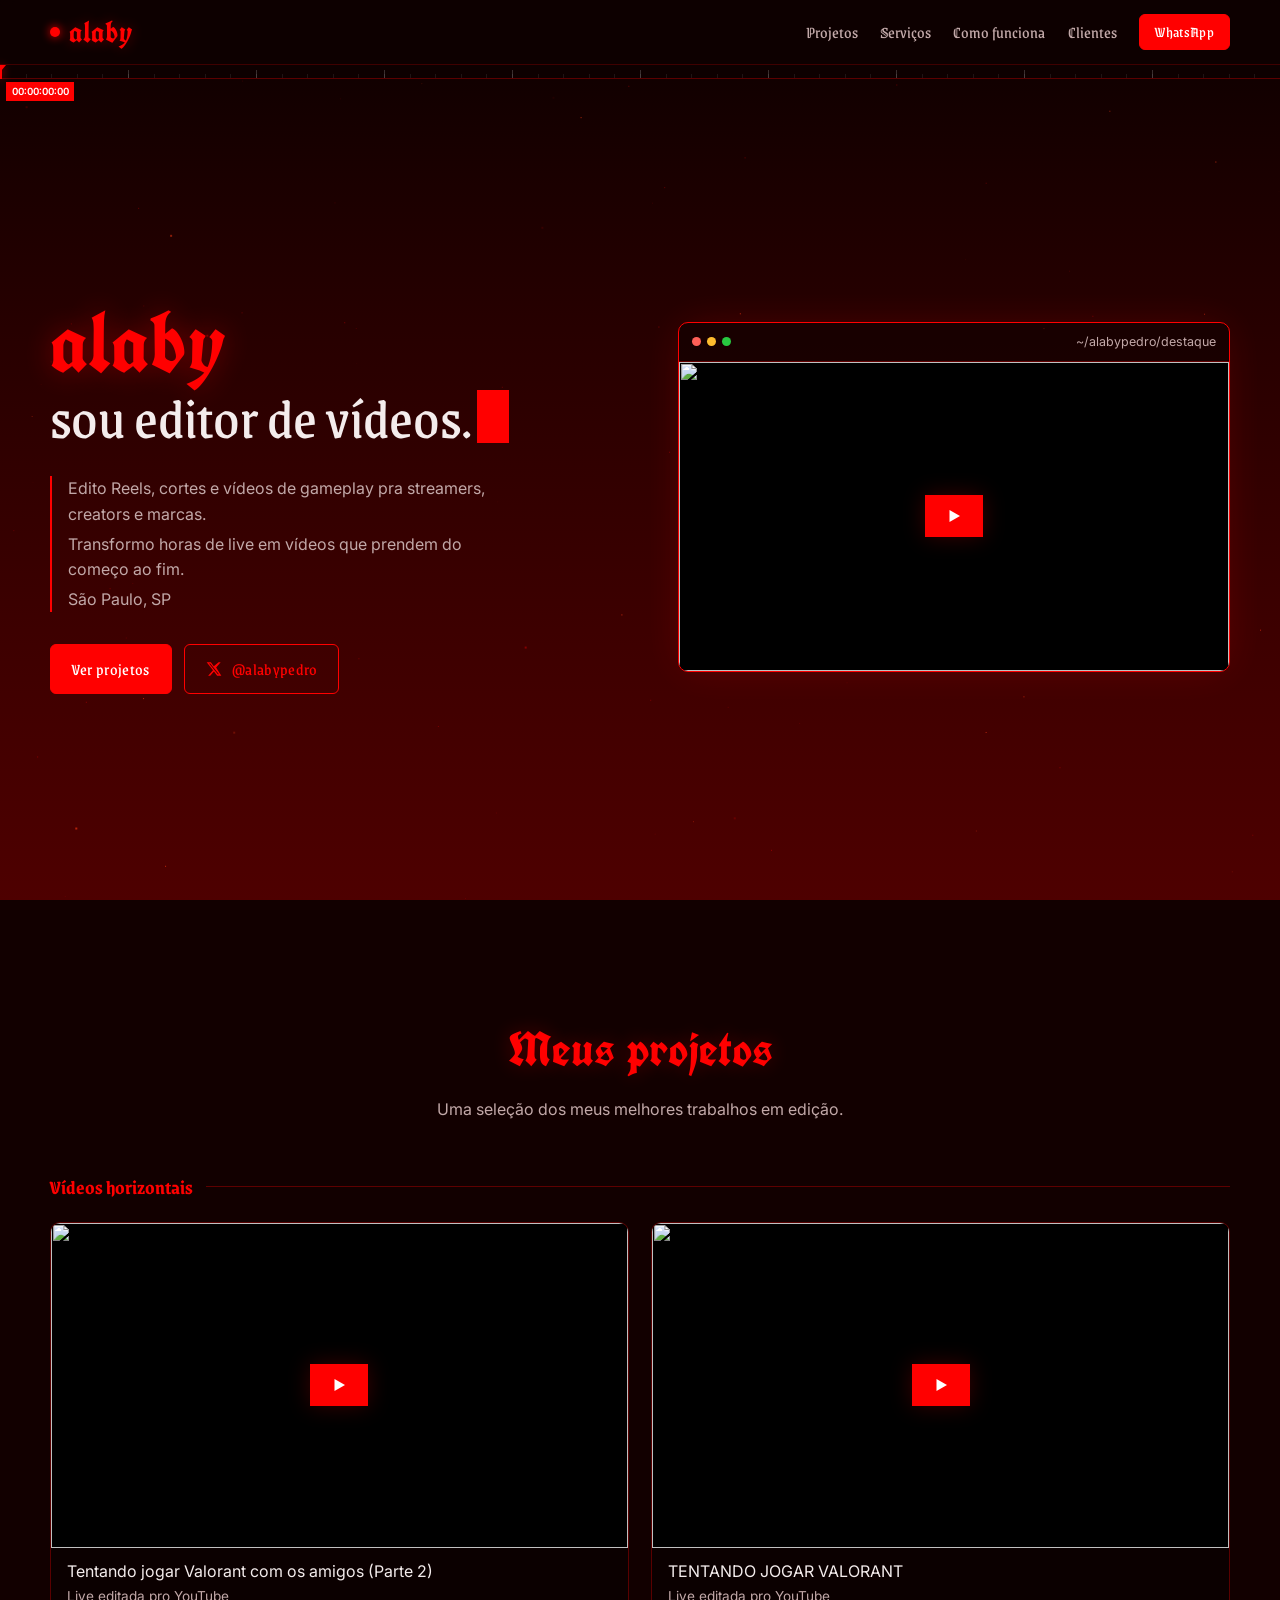
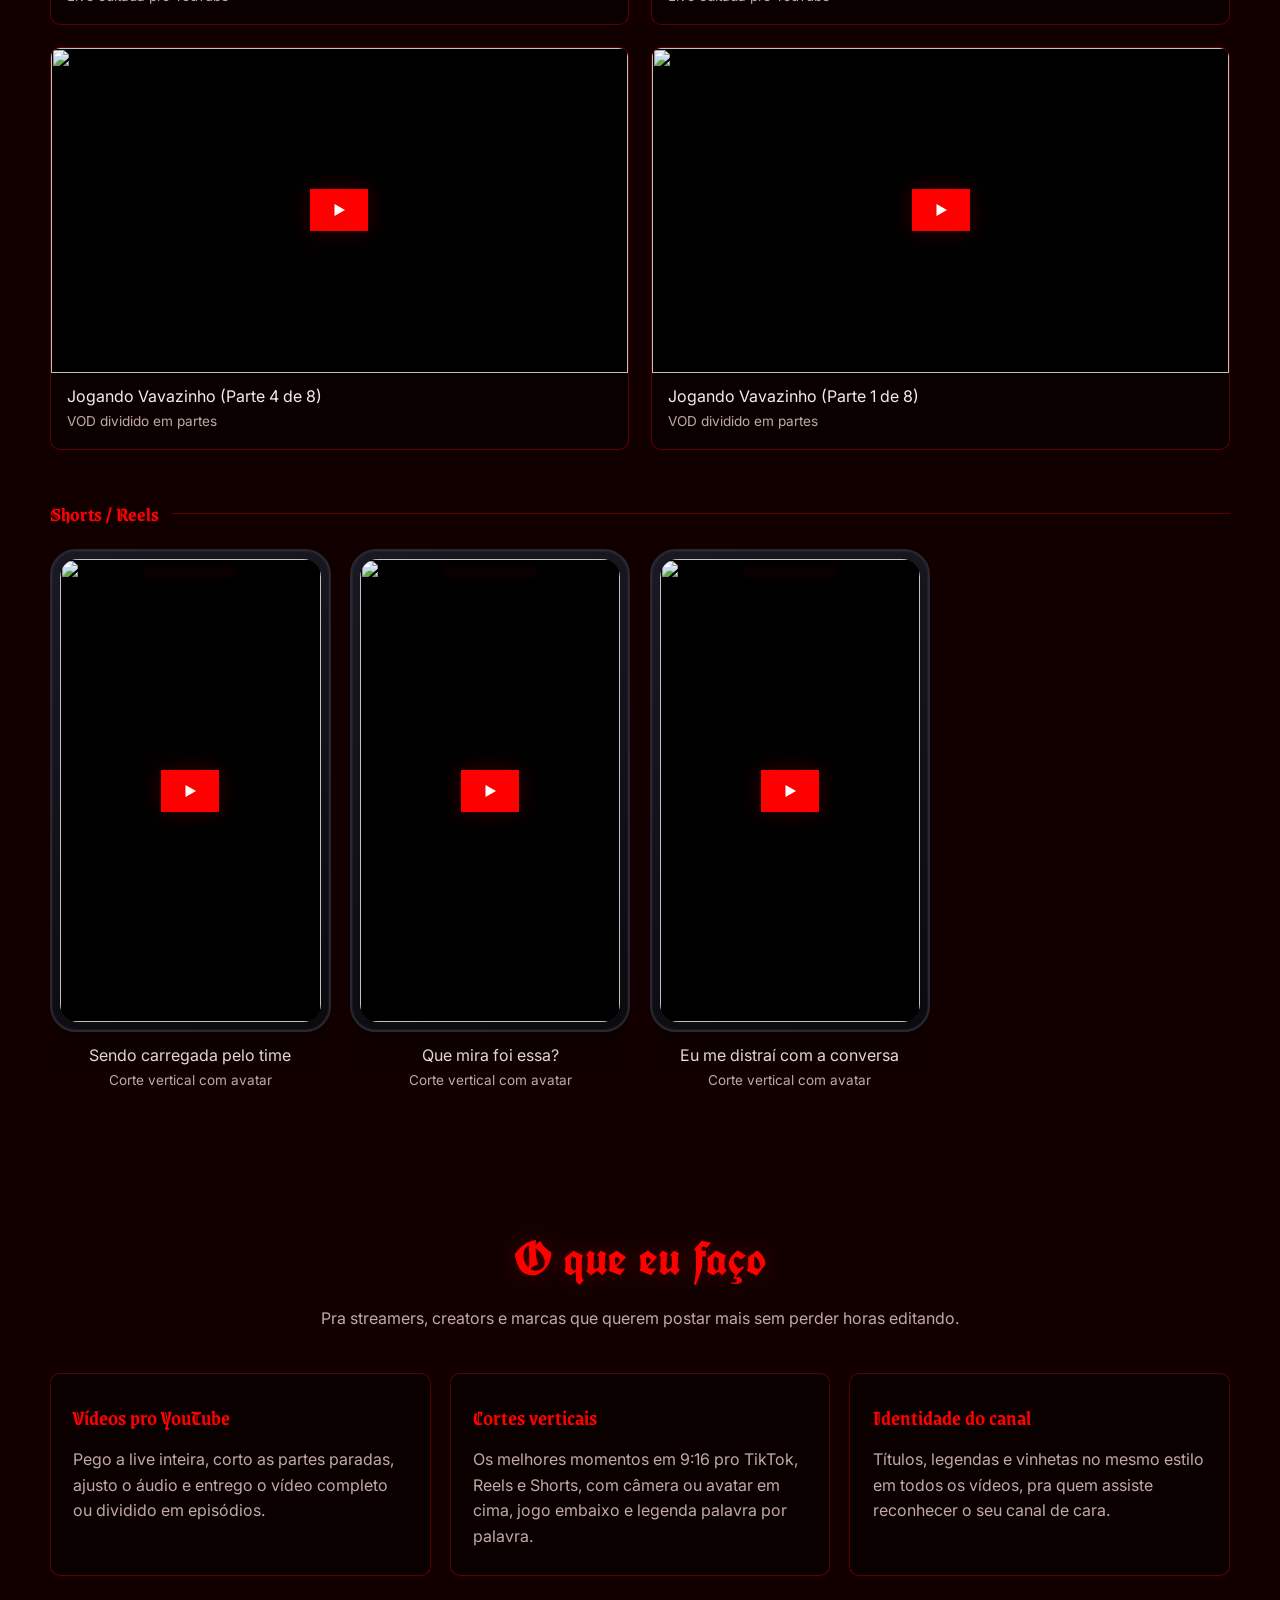
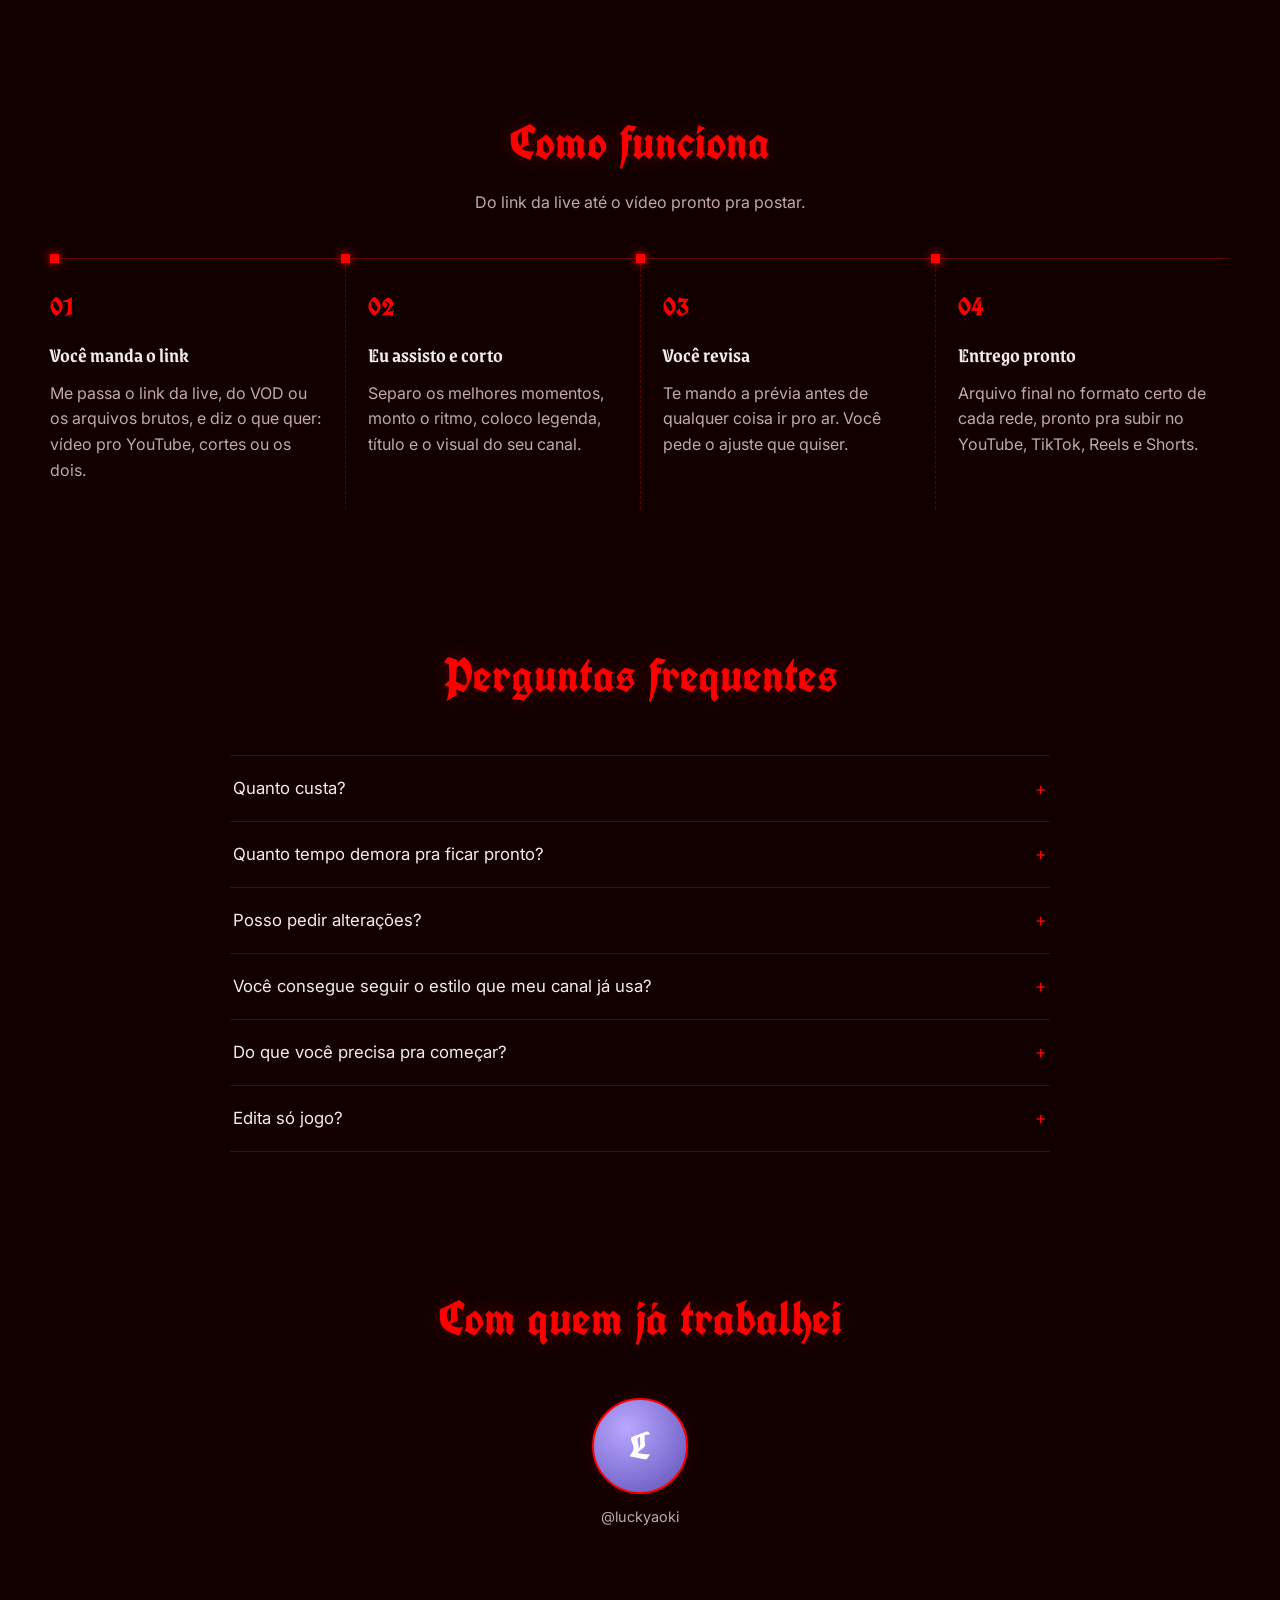
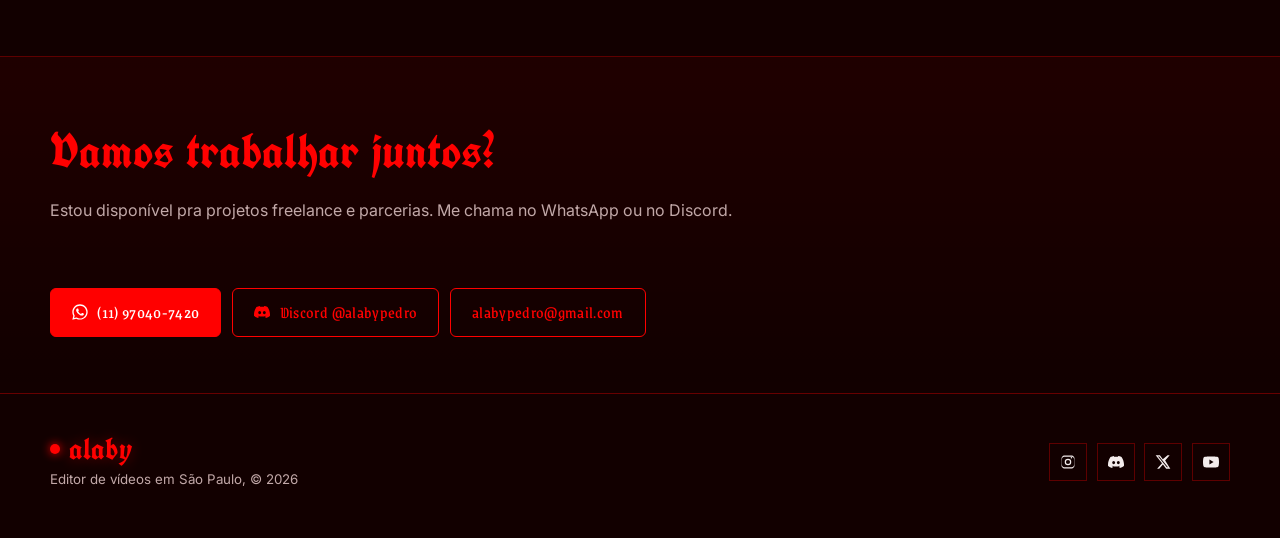
==== index.html @ 3f698282 "Site do portfólio: visual do Discord, painel admin, como funciona e FAQ" ====
<!DOCTYPE html>
<html lang="pt-BR">
<head>
<meta charset="UTF-8">
<meta name="viewport" content="width=device-width, initial-scale=1.0">
<title>alabypedro | Editor de vídeos</title>
<meta name="description" content="alabypedro, editor de vídeos. Lives, gameplay e cortes verticais para YouTube, TikTok, Reels e Shorts.">
<meta property="og:title" content="alabypedro | Editor de vídeos">
<meta property="og:description" content="Transformo lives em vídeos e cortes que prendem do começo ao fim.">
<link rel="preconnect" href="https://fonts.googleapis.com">
<link rel="preconnect" href="https://fonts.gstatic.com" crossorigin>
<link href="https://fonts.googleapis.com/css2?family=UnifrakturCook:wght@700&family=Grenze+Gotisch:wght@400;600;700&family=Inter:wght@400;500;600&display=swap" rel="stylesheet">
<link rel="stylesheet" href="style.css">
</head>
<body>
<canvas id="stars" aria-hidden="true"></canvas>

<header class="top">
  <div class="wrap">
    <a class="logo" href="#topo"><span class="rec" aria-hidden="true"></span>alaby</a>
    <nav aria-label="Principal">
      <a class="lk" href="#projetos">Projetos</a>
      <a class="lk" href="#servicos">Serviços</a>
      <a class="lk" href="#como-funciona">Como funciona</a>
      <a class="lk" href="#clientes">Clientes</a>
      <a class="btn btn-red btn-sm wa-link" href="#" target="_blank" rel="noopener">WhatsApp</a>
    </nav>
  </div>
  <div class="scrub" aria-hidden="true">
    <div class="scrub-ticks"></div>
    <div class="scrub-fill" id="scrub-fill"></div>
    <div class="scrub-head" id="scrub-head"><span id="scrub-tc">00:00:00:00</span></div>
  </div>
</header>

<main id="topo">
  <section class="hero wrap">
    <div>
      <h1><span class="nick">alaby</span>sou <span class="red" style="display:inline"><span id="typed">editor de vídeos.</span><span class="caret" aria-hidden="true"></span></span></h1>
      <div class="bio">
        <p>Edito Reels, cortes e vídeos de gameplay pra streamers, creators e marcas.</p>
        <p>Transformo horas de live em vídeos que prendem do começo ao fim.</p>
        <p>São Paulo, SP</p>
      </div>
      <div class="ctas">
        <a class="btn btn-red" href="#projetos">Ver projetos</a>
        <a class="btn btn-line" href="https://x.com/alabypedro" target="_blank" rel="noopener">
          <svg viewBox="0 0 24 24" aria-hidden="true" fill="currentColor"><path d="M18.9 2H22l-6.8 7.8L23 22h-6.2l-4.9-6.4L6.3 22H3.2l7.3-8.3L1 2h6.3l4.4 5.8L18.9 2zm-1.1 18h1.7L6.3 3.9H4.5L17.8 20z"/></svg>
          @alabypedro
        </a>
      </div>
    </div>
    <div class="window" id="featured">
      <div class="window-bar"><span class="dots" aria-hidden="true"><i></i><i></i><i></i></span><span>~/alabypedro/destaque</span></div>
      <div id="featured-slot"></div>
    </div>
  </section>

  <section class="block wrap" id="projetos">
    <h2 class="sec-title">Meus projetos</h2>
    <p class="sec-sub">Uma seleção dos meus melhores trabalhos em edição.</p>

    <h3 class="group-title">Vídeos horizontais</h3>
    <div class="grid-h" id="list-h"></div>

    <h3 class="group-title">Shorts / Reels</h3>
    <div class="grid-v" id="list-v"></div>
  </section>

  <section class="block wrap" id="servicos">
    <h2 class="sec-title">O que eu faço</h2>
    <p class="sec-sub">Pra streamers, creators e marcas que querem postar mais sem perder horas editando.</p>
    <div class="services">
      <div class="svc">
        <h3>Vídeos pro YouTube</h3>
        <p>Pego a live inteira, corto as partes paradas, ajusto o áudio e entrego o vídeo completo ou dividido em episódios.</p>
      </div>
      <div class="svc">
        <h3>Cortes verticais</h3>
        <p>Os melhores momentos em 9:16 pro TikTok, Reels e Shorts, com câmera ou avatar em cima, jogo embaixo e legenda palavra por palavra.</p>
      </div>
      <div class="svc">
        <h3>Identidade do canal</h3>
        <p>Títulos, legendas e vinhetas no mesmo estilo em todos os vídeos, pra quem assiste reconhecer o seu canal de cara.</p>
      </div>
    </div>
  </section>

  <section class="block wrap" id="como-funciona">
    <h2 class="sec-title">Como funciona</h2>
    <p class="sec-sub">Do link da live até o vídeo pronto pra postar.</p>
    <ol class="steps">
      <li class="step">
        <span class="step-n">01</span>
        <h3>Você manda o link</h3>
        <p>Me passa o link da live, do VOD ou os arquivos brutos, e diz o que quer: vídeo pro YouTube, cortes ou os dois.</p>
      </li>
      <li class="step">
        <span class="step-n">02</span>
        <h3>Eu assisto e corto</h3>
        <p>Separo os melhores momentos, monto o ritmo, coloco legenda, título e o visual do seu canal.</p>
      </li>
      <li class="step">
        <span class="step-n">03</span>
        <h3>Você revisa</h3>
        <p>Te mando a prévia antes de qualquer coisa ir pro ar. Você pede o ajuste que quiser.</p>
      </li>
      <li class="step">
        <span class="step-n">04</span>
        <h3>Entrego pronto</h3>
        <p>Arquivo final no formato certo de cada rede, pronto pra subir no YouTube, TikTok, Reels e Shorts.</p>
      </li>
    </ol>
  </section>

  <section class="block wrap" id="faq">
    <h2 class="sec-title">Perguntas frequentes</h2>
    <div class="faq">
      <details>
        <summary>Quanto custa?</summary>
        <p>Depende da duração da live e de quantos cortes você quer. Me chama no WhatsApp com o link que eu te passo o valor por vídeo ou por pacote mensal.</p>
      </details>
      <details>
        <summary>Quanto tempo demora pra ficar pronto?</summary>
        <p>O prazo é combinado no orçamento, de acordo com o tamanho do material e a quantidade de vídeos por semana.</p>
      </details>
      <details>
        <summary>Posso pedir alterações?</summary>
        <p>Sim. Você vê a prévia antes de postar e eu ajusto o que precisar.</p>
      </details>
      <details>
        <summary>Você consegue seguir o estilo que meu canal já usa?</summary>
        <p>Consigo. Me manda dois ou três vídeos que você gosta e eu sigo a mesma linha de legenda, cortes e ritmo.</p>
      </details>
      <details>
        <summary>Do que você precisa pra começar?</summary>
        <p>Só o link da live ou do VOD (Twitch, YouTube, Kick) ou os arquivos brutos. Se tiver avatar, logo ou fonte do canal, manda junto.</p>
      </details>
      <details>
        <summary>Edita só jogo?</summary>
        <p>Meu forte é gameplay e live, mas também edito vídeo falado, podcast e conteúdo de marca pra Reels e TikTok.</p>
      </details>
    </div>
  </section>

  <section class="block wrap" id="depoimentos" hidden>
    <h2 class="sec-title">O que dizem</h2>
    <div class="quotes" id="quotes"></div>
  </section>

  <section class="block wrap" id="clientes">
    <h2 class="sec-title">Com quem já trabalhei</h2>
    <div class="clients">
      <a class="client" href="https://www.youtube.com/@LuckyAoki" target="_blank" rel="noopener">
        <span class="pic" aria-hidden="true">L</span>
        <span>@luckyaoki</span>
      </a>
    </div>
  </section>

  <section class="contact" aria-labelledby="contato-t">
    <div class="wrap">
      <div>
        <h2 id="contato-t">Vamos trabalhar juntos?</h2>
        <p>Estou disponível pra projetos freelance e parcerias. Me chama no WhatsApp ou no Discord.</p>
        <p class="toast" id="toast" role="status" aria-live="polite"></p>
      </div>
      <div class="ctas">
        <a class="btn btn-red wa-link" href="#" target="_blank" rel="noopener">
          <svg viewBox="0 0 24 24" aria-hidden="true" fill="currentColor"><path d="M17.5 14.4c-.3-.1-1.7-.8-2-.9-.3-.1-.5-.1-.7.1-.2.3-.8.9-.9 1.1-.2.2-.3.2-.6.1-.3-.1-1.2-.5-2.3-1.4-.9-.8-1.4-1.7-1.6-2-.2-.3 0-.5.1-.6l.4-.5c.1-.2.2-.3.3-.5.1-.2 0-.4 0-.5l-.9-2.2c-.2-.6-.5-.5-.7-.5h-.6c-.2 0-.5.1-.8.4-.3.3-1 1-1 2.4s1 2.8 1.2 3c.1.2 2 3.1 4.9 4.3.7.3 1.2.5 1.6.6.7.2 1.3.2 1.8.1.6-.1 1.7-.7 1.9-1.4.2-.7.2-1.2.2-1.4-.1-.1-.3-.2-.6-.3zM12 21.8c-1.7 0-3.4-.5-4.9-1.4l-.4-.2-3.6.9 1-3.5-.2-.4C3 15.6 2.5 13.8 2.5 12 2.5 6.8 6.8 2.5 12 2.5S21.5 6.8 21.5 12 17.2 21.8 12 21.8zM12 .5C5.7.5.5 5.7.5 12c0 2 .5 4 1.5 5.7L.5 23.5l5.9-1.5c1.7.9 3.6 1.4 5.6 1.4 6.3 0 11.5-5.2 11.5-11.5S18.3.5 12 .5z"/></svg>
          (11) 97040-7420
        </a>
        <button class="btn btn-line discord-copy" type="button" aria-label="Copiar o usuário do Discord alabypedro"><svg viewBox="0 0 24 24" aria-hidden="true" fill="currentColor"><path d="M20.3 4.4A19.8 19.8 0 0015.4 3l-.6 1.3a18.4 18.4 0 00-5.6 0L8.6 3a19.7 19.7 0 00-4.9 1.5C.6 9.1-.3 13.6.1 18.1A19.9 19.9 0 006.2 21l1.3-2.1c-.7-.3-1.4-.6-2-1l.5-.4a14.2 14.2 0 0012 0l.5.4c-.6.4-1.3.7-2 1l1.3 2.1a19.8 19.8 0 006.1-2.9c.5-5.2-.8-9.7-3.6-13.7zM8.5 15.3c-1.2 0-2.2-1.1-2.2-2.4s1-2.4 2.2-2.4 2.2 1.1 2.2 2.4-1 2.4-2.2 2.4zm7 0c-1.2 0-2.2-1.1-2.2-2.4s1-2.4 2.2-2.4 2.2 1.1 2.2 2.4-1 2.4-2.2 2.4z"/></svg><span>Discord @alabypedro</span></button>
        <a class="btn btn-line" href="mailto:alabypedro@gmail.com">alabypedro@gmail.com</a>
      </div>
    </div>
  </section>
</main>

<footer>
  <div class="wrap">
    <div>
      <a class="logo" href="#topo"><span class="rec" aria-hidden="true"></span>alaby</a>
      <small>Editor de vídeos em São Paulo, © 2026</small>
    </div>
    <div class="socials">
      <a href="https://instagram.com/alabypedro" target="_blank" rel="noopener" aria-label="Instagram"><svg viewBox="0 0 24 24"><path d="M12 2.2c3.2 0 3.6 0 4.8.1 1.2.1 1.8.2 2.2.4.6.2 1 .5 1.4.9.4.4.7.8.9 1.4.2.4.4 1 .4 2.2.1 1.3.1 1.6.1 4.8s0 3.6-.1 4.8c-.1 1.2-.2 1.8-.4 2.2-.2.6-.5 1-.9 1.4-.4.4-.8.7-1.4.9-.4.2-1 .4-2.2.4-1.3.1-1.6.1-4.8.1s-3.6 0-4.8-.1c-1.2-.1-1.8-.2-2.2-.4-.6-.2-1-.5-1.4-.9-.4-.4-.7-.8-.9-1.4-.2-.4-.4-1-.4-2.2C2.2 15.6 2.2 15.2 2.2 12s0-3.6.1-4.8c.1-1.2.2-1.8.4-2.2.2-.6.5-1 .9-1.4.4-.4.8-.7 1.4-.9.4-.2 1-.4 2.2-.4C8.4 2.2 8.8 2.2 12 2.2zm0 1.8c-3.1 0-3.5 0-4.7.1-1.1.1-1.7.2-2.1.4-.5.2-.9.4-1.3.8-.4.4-.6.8-.8 1.3-.2.4-.3 1-.4 2.1C2.6 9.9 2.6 10.3 2.6 12s0 2.1.1 3.3c.1 1.1.2 1.7.4 2.1.2.5.4.9.8 1.3.4.4.8.6 1.3.8.4.2 1 .3 2.1.4 1.2.1 1.6.1 4.7.1s3.5 0 4.7-.1c1.1-.1 1.7-.2 2.1-.4.5-.2.9-.4 1.3-.8.4-.4.6-.8.8-1.3.2-.4.3-1 .4-2.1.1-1.2.1-1.6.1-3.3s0-2.1-.1-3.3c-.1-1.1-.2-1.7-.4-2.1-.2-.5-.4-.9-.8-1.3-.4-.4-.8-.6-1.3-.8-.4-.2-1-.3-2.1-.4C15.5 4 15.1 4 12 4zm0 3.1a4.9 4.9 0 110 9.8 4.9 4.9 0 010-9.8zm0 8a3.1 3.1 0 100-6.2 3.1 3.1 0 000 6.2zm5.1-8.3a1.1 1.1 0 110-2.3 1.1 1.1 0 010 2.3z"/></svg></a>
      <button class="discord-copy" type="button" aria-label="Copiar o usuário do Discord alabypedro"><svg viewBox="0 0 24 24" aria-hidden="true"><path d="M20.3 4.4A19.8 19.8 0 0015.4 3l-.6 1.3a18.4 18.4 0 00-5.6 0L8.6 3a19.7 19.7 0 00-4.9 1.5C.6 9.1-.3 13.6.1 18.1A19.9 19.9 0 006.2 21l1.3-2.1c-.7-.3-1.4-.6-2-1l.5-.4a14.2 14.2 0 0012 0l.5.4c-.6.4-1.3.7-2 1l1.3 2.1a19.8 19.8 0 006.1-2.9c.5-5.2-.8-9.7-3.6-13.7zM8.5 15.3c-1.2 0-2.2-1.1-2.2-2.4s1-2.4 2.2-2.4 2.2 1.1 2.2 2.4-1 2.4-2.2 2.4zm7 0c-1.2 0-2.2-1.1-2.2-2.4s1-2.4 2.2-2.4 2.2 1.1 2.2 2.4-1 2.4-2.2 2.4z"/></svg></button>
      <a href="https://x.com/alabypedro" target="_blank" rel="noopener" aria-label="X"><svg viewBox="0 0 24 24"><path d="M18.9 2H22l-6.8 7.8L23 22h-6.2l-4.9-6.4L6.3 22H3.2l7.3-8.3L1 2h6.3l4.4 5.8L18.9 2zm-1.1 18h1.7L6.3 3.9H4.5L17.8 20z"/></svg></a>
      <a href="https://www.youtube.com/@LuckyAoki" target="_blank" rel="noopener" aria-label="YouTube"><svg viewBox="0 0 24 24"><path d="M23.5 6.2a3 3 0 00-2.1-2.1C19.5 3.6 12 3.6 12 3.6s-7.5 0-9.4.5A3 3 0 00.5 6.2 31 31 0 000 12a31 31 0 00.5 5.8 3 3 0 002.1 2.1c1.9.5 9.4.5 9.4.5s7.5 0 9.4-.5a3 3 0 002.1-2.1A31 31 0 0024 12a31 31 0 00-.5-5.8zM9.6 15.6V8.4l6.3 3.6-6.3 3.6z"/></svg></a>
    </div>
  </div>
</footer>

<a class="fab wa-link" href="#" target="_blank" rel="noopener" aria-label="Chamar no WhatsApp">
  <svg viewBox="0 0 24 24"><path d="M17.5 14.4c-.3-.1-1.7-.8-2-.9-.3-.1-.5-.1-.7.1-.2.3-.8.9-.9 1.1-.2.2-.3.2-.6.1-.3-.1-1.2-.5-2.3-1.4-.9-.8-1.4-1.7-1.6-2-.2-.3 0-.5.1-.6l.4-.5c.1-.2.2-.3.3-.5.1-.2 0-.4 0-.5l-.9-2.2c-.2-.6-.5-.5-.7-.5h-.6c-.2 0-.5.1-.8.4-.3.3-1 1-1 2.4s1 2.8 1.2 3c.1.2 2 3.1 4.9 4.3.7.3 1.2.5 1.6.6.7.2 1.3.2 1.8.1.6-.1 1.7-.7 1.9-1.4.2-.7.2-1.2.2-1.4-.1-.1-.3-.2-.6-.3zM12 21.8c-1.7 0-3.4-.5-4.9-1.4l-.4-.2-3.6.9 1-3.5-.2-.4C3 15.6 2.5 13.8 2.5 12 2.5 6.8 6.8 2.5 12 2.5S21.5 6.8 21.5 12 17.2 21.8 12 21.8zM12 .5C5.7.5.5 5.7.5 12c0 2 .5 4 1.5 5.7L.5 23.5l5.9-1.5c1.7.9 3.6 1.4 5.6 1.4 6.3 0 11.5-5.2 11.5-11.5S18.3.5 12 .5z"/></svg>
</a>

<script src="config.js"></script>
<script>
// link de acesso do admin (convite ou login por e-mail) cai aqui: manda pro painel
if(/access_token=|error_description=/.test(location.hash)){location.replace('admin.html'+location.hash);}
(function(){
  var WA='https://wa.me/5511970407420?text='+encodeURIComponent('Oi, vi seu portfólio e quero um orçamento');
  document.querySelectorAll('.wa-link').forEach(function(a){a.href=WA});
  var reduce=matchMedia('(prefers-reduced-motion: reduce)').matches;

  /* ---------- estrelas (fundo) ---------- */
  var c=document.getElementById('stars'),x=c.getContext('2d'),S=[];
  function size(){c.width=innerWidth*devicePixelRatio;c.height=innerHeight*devicePixelRatio;S=[];var n=Math.round(innerWidth*innerHeight/9000);for(var i=0;i<n;i++)S.push({x:Math.random()*c.width,y:Math.random()*c.height,s:(Math.random()<.12?2:1)*devicePixelRatio,r:Math.random()<.35,v:.05+Math.random()*.15,p:Math.random()*6});}
  function draw(t){x.clearRect(0,0,c.width,c.height);S.forEach(function(s){var a=.35+.35*Math.sin(t/900+s.p);x.fillStyle=s.r?'rgba(255,60,20,'+a+')':'rgba(255,0,0,'+a*.55+')';x.fillRect(s.x,s.y,s.s,s.s);if(!reduce){s.y-=s.v*1.6;s.x+=Math.sin(t/1400+s.p)*.15;if(s.y<0)s.y=c.height;}});if(!reduce)requestAnimationFrame(draw);}
  size();addEventListener('resize',size);requestAnimationFrame(draw);

  /* ---------- digitação do título (uma vez) ---------- */
  var el=document.getElementById('typed'),full=el.textContent;
  if(!reduce){el.textContent='';var i=0;(function tick(){el.textContent=full.slice(0,++i);if(i<full.length)setTimeout(tick,70);})();}

  /* ---------- vídeos ---------- */
  function esc(s){return String(s||'').replace(/[&<>"']/g,function(m){return{'&':'&amp;','<':'&lt;','>':'&gt;','"':'&quot;',"'":'&#39;'}[m]})}
  function player(v,vertical){
    return '<button class="player'+(vertical?' v':'')+'" data-id="'+esc(v.youtube_id)+'" aria-label="Assistir: '+esc(v.title)+'">'+
      '<img src="https://i.ytimg.com/vi/'+esc(v.youtube_id)+'/hqdefault.jpg" alt="" loading="lazy">'+
      '<span class="play"><svg viewBox="0 0 24 24"><path d="M6 4l14 8-14 8z"/></svg></span></button>';
  }
  function card(v){
    var vert=v.format==='vertical';
    if(vert) return '<article class="card phone-card"><div class="phone">'+player(v,true)+'</div><div class="card-info"><h3>'+esc(v.title)+'</h3>'+(v.subtitle?'<small>'+esc(v.subtitle)+'</small>':'')+'</div></article>';
    return '<article class="card">'+player(v,vert)+'<div class="card-info"><h3>'+esc(v.title)+'</h3>'+(v.subtitle?'<small>'+esc(v.subtitle)+'</small>':'')+'</div></article>';
  }
  function render(list){
    list=list.slice().sort(function(a,b){return (a.position||0)-(b.position||0)});
    var h=list.filter(function(v){return v.format!=='vertical'}), vv=list.filter(function(v){return v.format==='vertical'});
    document.getElementById('list-h').innerHTML=h.length?h.map(card).join(''):'<p class="empty">Nenhum vídeo horizontal ainda.</p>';
    document.getElementById('list-v').innerHTML=vv.length?vv.map(card).join(''):'<p class="empty">Nenhum corte vertical ainda.</p>';
    var f=list.find(function(v){return v.featured})||h[0]||list[0];
    var slot=document.getElementById('featured-slot');
    if(f){slot.innerHTML=player(f,false);}else{document.getElementById('featured').hidden=true;}
  }
  document.addEventListener('click',function(e){
    var b=e.target.closest('.player');if(!b||b.querySelector('iframe'))return;
    var f=document.createElement('iframe');
    f.src='https://www.youtube-nocookie.com/embed/'+b.dataset.id+'?autoplay=1&rel=0&playsinline=1';
    f.title=b.getAttribute('aria-label');f.allow='autoplay; encrypted-media; picture-in-picture; fullscreen';f.allowFullscreen=true;
    b.innerHTML='';b.appendChild(f);b.style.cursor='default';
  });



  /* ---------- timeline do topo: playhead acompanha a rolagem ---------- */
  var fill=document.getElementById('scrub-fill'),head=document.getElementById('scrub-head'),tc=document.getElementById('scrub-tc'),ticking=false;
  function pad2(n){return (n<10?'0':'')+n}
  function scrub(){
    ticking=false;
    var max=document.documentElement.scrollHeight-innerHeight, p=max>0?Math.min(1,Math.max(0,scrollY/max)):0;
    fill.style.width=(p*100)+'%'; head.style.left=(p*100)+'%';
    var f=Math.round(p*3*60*30), sec=Math.floor(f/30); // página = 3 min de "vídeo" a 30fps
    tc.textContent='00:'+pad2(Math.floor(sec/60))+':'+pad2(sec%60)+':'+pad2(f%30);
    head.classList.toggle('end',p>.85);
  }
  addEventListener('scroll',function(){if(!ticking){ticking=true;requestAnimationFrame(scrub)}},{passive:true});
  addEventListener('resize',scrub); scrub();

  /* ---------- discord ---------- */
  var toast=document.getElementById('toast'),tt;
  document.querySelectorAll('.discord-copy').forEach(function(b){b.addEventListener('click',function(){
    function done(ok){toast.textContent=ok?'Usuário do Discord copiado: alabypedro':'Meu Discord: alabypedro';clearTimeout(tt);tt=setTimeout(function(){toast.textContent=''},4000);if(b.closest('footer'))document.getElementById('contato-t').scrollIntoView({behavior:reduce?'auto':'smooth',block:'center'});}
    try{navigator.clipboard.writeText('alabypedro').then(function(){done(true)},function(){done(false)})}catch(e){done(false)}
  })});

  /* ---------- depoimentos ---------- */
  function renderQuotes(list){
    if(!list||!list.length)return;
    document.getElementById('quotes').innerHTML=list.map(function(q){
      return '<figure class="quote"><blockquote>'+esc(q.text)+'</blockquote><figcaption><strong>'+esc(q.name)+'</strong>'+(q.role?'<span>'+esc(q.role)+'</span>':'')+'</figcaption></figure>';
    }).join('');
    document.getElementById('depoimentos').hidden=false;
  }

  var cfg=window.PORTFOLIO_CONFIG||{}, fb=window.PORTFOLIO_FALLBACK||[];
  if(!cfg.SUPABASE_URL||!cfg.SUPABASE_ANON_KEY){render(fb);return;}
  fetch(cfg.SUPABASE_URL+'/rest/v1/videos?select=*&order=position.asc',{headers:{apikey:cfg.SUPABASE_ANON_KEY,Authorization:'Bearer '+cfg.SUPABASE_ANON_KEY}})
    .then(function(r){if(!r.ok)throw new Error(r.status);return r.json()})
    .then(function(rows){render(rows)})
    .catch(function(){render(fb)});
  fetch(cfg.SUPABASE_URL+'/rest/v1/testimonials?select=*&order=position.asc',{headers:{apikey:cfg.SUPABASE_ANON_KEY,Authorization:'Bearer '+cfg.SUPABASE_ANON_KEY}})
    .then(function(r){return r.ok?r.json():[]}).then(renderQuotes).catch(function(){});
})();
</script>
</body>
</html>
---- style.css ----
:root{
  --bg:#120000;
  --panel:rgba(0,0,0,.38);
  --panel-2:rgba(0,0,0,.5);
  --red:#FF0000;
  --red-dim:rgba(255,0,0,.32);
  --red-glow:rgba(255,0,0,.22);
  --text:#F4ECEC;
  --muted:#C2A8A8;
  --line:rgba(255,255,255,.08);
  --gothic:"UnifrakturCook","Grenze Gotisch",serif;
  --pixel:"Grenze Gotisch","UnifrakturCook",serif;
  --body:"Inter",system-ui,-apple-system,"Segoe UI",sans-serif;
}
*{box-sizing:border-box;margin:0;padding:0}
html{scroll-behavior:smooth}
@media (prefers-reduced-motion:reduce){html{scroll-behavior:auto}}
body{background:linear-gradient(180deg,#0B0000 0%,#260000 35%,#3D0000 70%,#4E0000 100%) fixed,#120000;color:var(--text);font-family:var(--body);font-size:16px;line-height:1.6;-webkit-font-smoothing:antialiased;overflow-x:hidden}
a{color:inherit;text-decoration:none}
img{display:block;max-width:100%}
button{font:inherit;color:inherit}
:focus-visible{outline:2px solid var(--red);outline-offset:3px}
.wrap{width:min(1180px,100% - 2.5rem);margin-inline:auto}

#stars{position:fixed;inset:0;z-index:-1;pointer-events:none}

/* header */
.top{position:sticky;top:0;z-index:30;background:rgba(14,0,0,.82);backdrop-filter:blur(8px);-webkit-backdrop-filter:blur(8px);border-bottom:1px solid var(--red-dim)}
.top .wrap{display:flex;align-items:center;justify-content:space-between;height:64px;gap:1rem}
.logo{display:flex;align-items:center;gap:.55rem;font-family:var(--gothic);font-weight:700;font-size:1.9rem;line-height:1;color:var(--red);text-shadow:0 0 14px rgba(255,0,0,.35)}
.rec{width:10px;height:10px;border-radius:50%;background:var(--red);box-shadow:0 0 10px var(--red)}
@media (prefers-reduced-motion:no-preference){.rec{animation:blink 1.6s steps(1) infinite}}
@keyframes blink{50%{opacity:.25}}
.top nav{display:flex;gap:1.4rem;align-items:center;font-family:var(--pixel);font-size:1.05rem}
.top nav a.lk{color:var(--muted)}
.top nav a.lk:hover{color:var(--text)}

/* timeline do topo */
.scrub{position:relative;height:14px;border-top:1px solid rgba(255,0,0,.2);background:rgba(14,0,0,.6)}
.scrub-ticks{position:absolute;inset:0;background:
  repeating-linear-gradient(90deg,rgba(255,255,255,.18) 0 1px,transparent 1px 10%) 0 100%/100% 8px no-repeat,
  repeating-linear-gradient(90deg,rgba(255,255,255,.08) 0 1px,transparent 1px 2%) 0 100%/100% 4px no-repeat}
.scrub-fill{position:absolute;left:0;top:0;bottom:0;width:0;background:linear-gradient(90deg,rgba(255,0,0,.06),rgba(255,0,0,.25))}
.scrub-head{position:absolute;top:0;bottom:-1px;left:0;width:2px;background:var(--red);box-shadow:0 0 8px var(--red)}
.scrub-head::before{content:"";position:absolute;top:0;left:50%;transform:translateX(-50%);width:10px;height:6px;background:var(--red);clip-path:polygon(0 0,100% 0,50% 100%)}
.scrub-head span{position:absolute;top:100%;left:6px;margin-top:3px;font-family:var(--body);font-weight:600;font-size:.62rem;color:#fff;background:var(--red);padding:.1rem .35rem;white-space:nowrap;font-variant-numeric:tabular-nums}
.scrub-head.end span{left:auto;right:6px}

/* buttons */
.btn{border-radius:6px;display:inline-flex;align-items:center;gap:.6rem;font-family:var(--pixel);font-size:1.05rem;letter-spacing:.02em;line-height:1;padding:.95rem 1.3rem;border:1px solid var(--red);cursor:pointer;transition:background .15s, box-shadow .2s, transform .1s;background:transparent}
.btn svg{width:16px;height:16px;flex:none}
.btn-red{background:var(--red);color:#fff;box-shadow:0 0 0 0 var(--red-glow)}
.btn-red:hover{box-shadow:0 0 24px 2px var(--red-glow)}
.btn-line{color:var(--red)}
.btn-line:hover{background:var(--red-glow)}
.btn:active{transform:translateY(1px)}
.btn-sm{padding:.6rem .95rem;font-size:.95rem}

/* hero */
.hero{min-height:calc(100vh - 64px);display:grid;grid-template-columns:1.05fr 1fr;align-items:center;gap:3rem;padding:4rem 0}
.hero h1{font-family:var(--pixel);font-weight:400;font-size:clamp(2rem,4.6vw,3.8rem);line-height:1.05}
.hero h1 .nick{font-family:var(--gothic);font-weight:700;color:var(--red);font-size:1.45em;display:block;line-height:1;text-shadow:0 0 28px rgba(255,0,0,.35)}
.hero h1 .red{color:var(--text);display:block}
.caret{display:inline-block;width:.55em;height:.9em;background:var(--red);vertical-align:-.08em;margin-left:.08em}
@media (prefers-reduced-motion:no-preference){.caret{animation:blink 1s steps(1) infinite}}
.bio{margin-top:1.8rem;border-left:2px solid var(--red);padding-left:1rem;color:var(--muted);max-width:46ch}
.bio p + p{margin-top:.25rem}
.hero .ctas{display:flex;flex-wrap:wrap;gap:.8rem;margin-top:2rem}

.window{border:1px solid var(--red);border-radius:10px;overflow:hidden;background:var(--panel);box-shadow:0 0 40px -8px var(--red-glow)}
.window-bar{display:flex;align-items:center;justify-content:space-between;padding:.55rem .8rem;border-bottom:1px solid var(--red-dim);font-size:.78rem;color:var(--muted)}
.dots{display:flex;gap:6px}
.dots i{width:9px;height:9px;border-radius:50%;background:#FF5F57}
.dots i:nth-child(2){background:#FEBC2E}
.dots i:nth-child(3){background:#28C840}

/* players */
.player{position:relative;display:block;width:100%;aspect-ratio:16/9;background:#000;border:0;padding:0;cursor:pointer;overflow:hidden}
.player.v{aspect-ratio:9/16}
.player img{width:100%;height:100%;object-fit:cover;transition:transform .35s ease, filter .35s ease;filter:saturate(.9)}
.player:hover img{transform:scale(1.04);filter:saturate(1.1)}
.player .play{position:absolute;left:50%;top:50%;transform:translate(-50%,-50%);width:58px;height:42px;background:var(--red);display:grid;place-items:center;box-shadow:0 0 22px var(--red-glow);transition:transform .15s}
.player:hover .play{transform:translate(-50%,-50%) scale(1.08)}
.player .play svg{width:18px;height:18px;fill:#fff}
.player iframe{position:absolute;inset:0;width:100%;height:100%;border:0}

/* sections */
section.block{padding:6rem 0 2rem}
.sec-title{font-family:var(--gothic);font-weight:700;text-align:center;font-size:clamp(2rem,4vw,3rem);color:var(--red);text-shadow:0 0 20px rgba(255,0,0,.25)}
.sec-sub{text-align:center;color:var(--muted);margin-top:.6rem}
.group-title{display:flex;align-items:center;gap:.8rem;font-family:var(--pixel);font-size:1.25rem;color:var(--red);margin:3rem 0 1.2rem}
.group-title::after{content:"";flex:1;height:1px;background:var(--red-dim)}

.grid-h{display:grid;grid-template-columns:repeat(2,1fr);gap:1.4rem}
.grid-v{display:grid;grid-template-columns:repeat(4,1fr);gap:1.2rem}
.card{border:1px solid var(--red-dim);border-radius:10px;overflow:hidden;background:var(--panel);transition:border-color .2s, box-shadow .2s}
.card:hover{border-color:var(--red);box-shadow:0 0 30px -10px var(--red-glow)}
.card-info{padding:.85rem 1rem 1rem}
.card-info h3{font-family:var(--body);font-weight:400;font-size:1rem;line-height:1.35}
.card-info small{display:block;color:var(--muted);font-size:.85rem;margin-top:.2rem}
.empty{color:var(--muted);text-align:center;padding:2rem;border:1px dashed var(--red-dim)}

/* services */
.services{display:grid;grid-template-columns:repeat(3,1fr);gap:1.2rem;margin-top:2.6rem}
.svc{border:1px solid var(--red-dim);border-radius:10px;background:var(--panel);padding:1.6rem 1.4rem}
.svc h3{font-family:var(--pixel);font-weight:600;font-size:1.35rem;color:var(--red);margin-bottom:.8rem}
.svc p{color:var(--muted)}

/* testimonials */
.quotes{display:grid;grid-template-columns:repeat(auto-fit,minmax(260px,1fr));gap:1.2rem;margin-top:2.6rem}
.quote{border-left:2px solid var(--red);background:var(--panel);padding:1.4rem 1.4rem 1.2rem}
.quote blockquote{font-size:1.05rem;line-height:1.55}
.quote figcaption{margin-top:1rem;font-size:.9rem}
.quote figcaption strong{font-weight:400;color:var(--text)}
.quote figcaption span{display:block;color:var(--muted)}

/* moldura de celular nos verticais */
.phone-card{border:0;background:transparent;box-shadow:none}
.phone-card:hover{box-shadow:none}
.phone{position:relative;border:2px solid #2A2733;border-radius:26px;padding:8px;background:linear-gradient(160deg,#1A1822,#0B0A0F);box-shadow:0 18px 40px -18px rgba(0,0,0,.8),inset 0 0 0 1px rgba(255,255,255,.04);transition:border-color .2s, box-shadow .2s}
.phone::before{content:"";position:absolute;top:14px;left:50%;transform:translateX(-50%);width:34%;height:14px;border-radius:10px;background:#0B0000;z-index:2;pointer-events:none}
.phone .player{border-radius:18px}
.phone-card:hover .phone{border-color:var(--red);box-shadow:0 18px 40px -18px rgba(0,0,0,.8),0 0 30px -8px var(--red-glow)}
.phone-card .card-info{padding:.8rem .2rem 0;text-align:center}

/* como funciona */
.steps{list-style:none;display:grid;grid-template-columns:repeat(4,1fr);gap:0;margin-top:2.6rem;border-top:1px solid var(--red-dim)}
.step{position:relative;padding:1.8rem 1.4rem 1.6rem 0}
.step + .step{padding-left:1.4rem;border-left:1px dashed var(--red-dim)}
.step::before{content:"";position:absolute;top:-5px;left:0;width:9px;height:9px;background:var(--red);box-shadow:0 0 10px var(--red)}
.step + .step::before{left:-5px}
.step-n{font-family:var(--gothic);color:var(--red);font-size:1.6rem;font-weight:700}
.step h3{font-family:var(--pixel);font-weight:600;font-size:1.3rem;margin:.6rem 0 .6rem}
.step p{color:var(--muted)}

/* faq */
.faq{max-width:820px;margin:2.6rem auto 0;border-top:1px solid var(--red-dim)}
.faq details{border-bottom:1px solid var(--red-dim)}
.faq summary{cursor:pointer;list-style:none;display:flex;justify-content:space-between;align-items:center;gap:1rem;padding:1.15rem .2rem;font-size:1.05rem}
.faq summary::-webkit-details-marker{display:none}
.faq summary::after{content:"+";display:inline-block;font-family:var(--body);color:var(--red);font-size:1.1rem;transition:transform .2s}
.faq details[open] summary::after{transform:rotate(45deg)}
.faq summary:hover{color:#fff}
.faq details p{color:var(--muted);padding:0 .2rem 1.2rem;max-width:68ch}

/* clients */
.clients{display:flex;justify-content:center;flex-wrap:wrap;gap:1.6rem;margin-top:2.6rem}
.client{display:flex;flex-direction:column;align-items:center;gap:.7rem;width:160px;text-align:center}
.client .pic{width:96px;height:96px;border-radius:50%;border:2px solid var(--red);background:radial-gradient(circle at 35% 30%,#B9A8FF,#5E4FB8);display:grid;place-items:center;font-family:var(--gothic);font-weight:700;font-size:2.4rem;color:#fff;box-shadow:0 0 24px -6px var(--red-glow);transition:transform .2s}
.client:hover .pic{transform:translateY(-3px)}
.client span{font-size:.9rem;color:var(--muted)}
.client:hover span{color:var(--text)}

/* contact */
.contact{margin-top:6rem;border-top:1px solid var(--red-dim);border-bottom:1px solid var(--red-dim);background:linear-gradient(180deg,rgba(255,0,0,.06),transparent)}
.contact .wrap{display:flex;justify-content:space-between;align-items:center;gap:2rem;flex-wrap:wrap;padding:3.5rem 0}
.contact h2{font-family:var(--gothic);font-weight:700;font-size:clamp(2rem,4vw,3rem);color:var(--red)}
.contact p{color:var(--muted);margin-top:.5rem}
.contact .toast{color:var(--red);min-height:1.6em;margin-top:.4rem}
.contact .ctas{display:flex;flex-wrap:wrap;gap:.7rem}

footer{padding:2.5rem 0 3rem}
footer .wrap{display:flex;justify-content:space-between;align-items:center;gap:1rem;flex-wrap:wrap}
footer small{color:var(--muted);display:block;margin-top:.3rem}
footer small a{color:var(--red)}
.socials{display:flex;gap:.6rem}
.socials a,.socials button{width:38px;height:38px;border:1px solid var(--red-dim);display:grid;place-items:center;transition:border-color .15s, background .15s}
.socials button{background:transparent;cursor:pointer}
.socials a:hover,.socials button:hover{border-color:var(--red);background:var(--red-glow)}
.socials svg{width:16px;height:16px;fill:var(--text)}

.fab{position:fixed;right:16px;bottom:16px;z-index:40;width:56px;height:56px;border-radius:50%;background:#1FAF5A;display:none;place-items:center;box-shadow:0 10px 26px -8px rgba(0,0,0,.6)}
.fab svg{width:28px;height:28px;fill:#fff}

@media (max-width:960px){
  .services{grid-template-columns:1fr}
  .steps{grid-template-columns:1fr 1fr}
  .step:nth-child(3){padding-left:0;border-left:0}
  .step:nth-child(3)::before{left:0}
  .hero{grid-template-columns:1fr;min-height:auto;padding:3rem 0 1rem}
  .grid-v{grid-template-columns:repeat(2,1fr)}
}
@media (max-width:640px){
  .top nav a.lk{display:none}
  .grid-h{grid-template-columns:1fr}
  .grid-v{grid-template-columns:repeat(2,1fr);gap:.8rem}
  .card-info{padding:.6rem .7rem .8rem}
  .card-info h3{font-size:.9rem}
  .fab{display:grid}
  section.block{padding-top:4rem}
  .sec-title{font-size:2rem}
  .steps{grid-template-columns:1fr}
  .step,.step + .step{padding:1.4rem 0 1.2rem 1.2rem;border-left:1px dashed var(--red-dim)}
  .step::before,.step + .step::before{left:-5px}
  .phone{border-radius:20px;padding:6px}
  .phone .player{border-radius:14px}
}
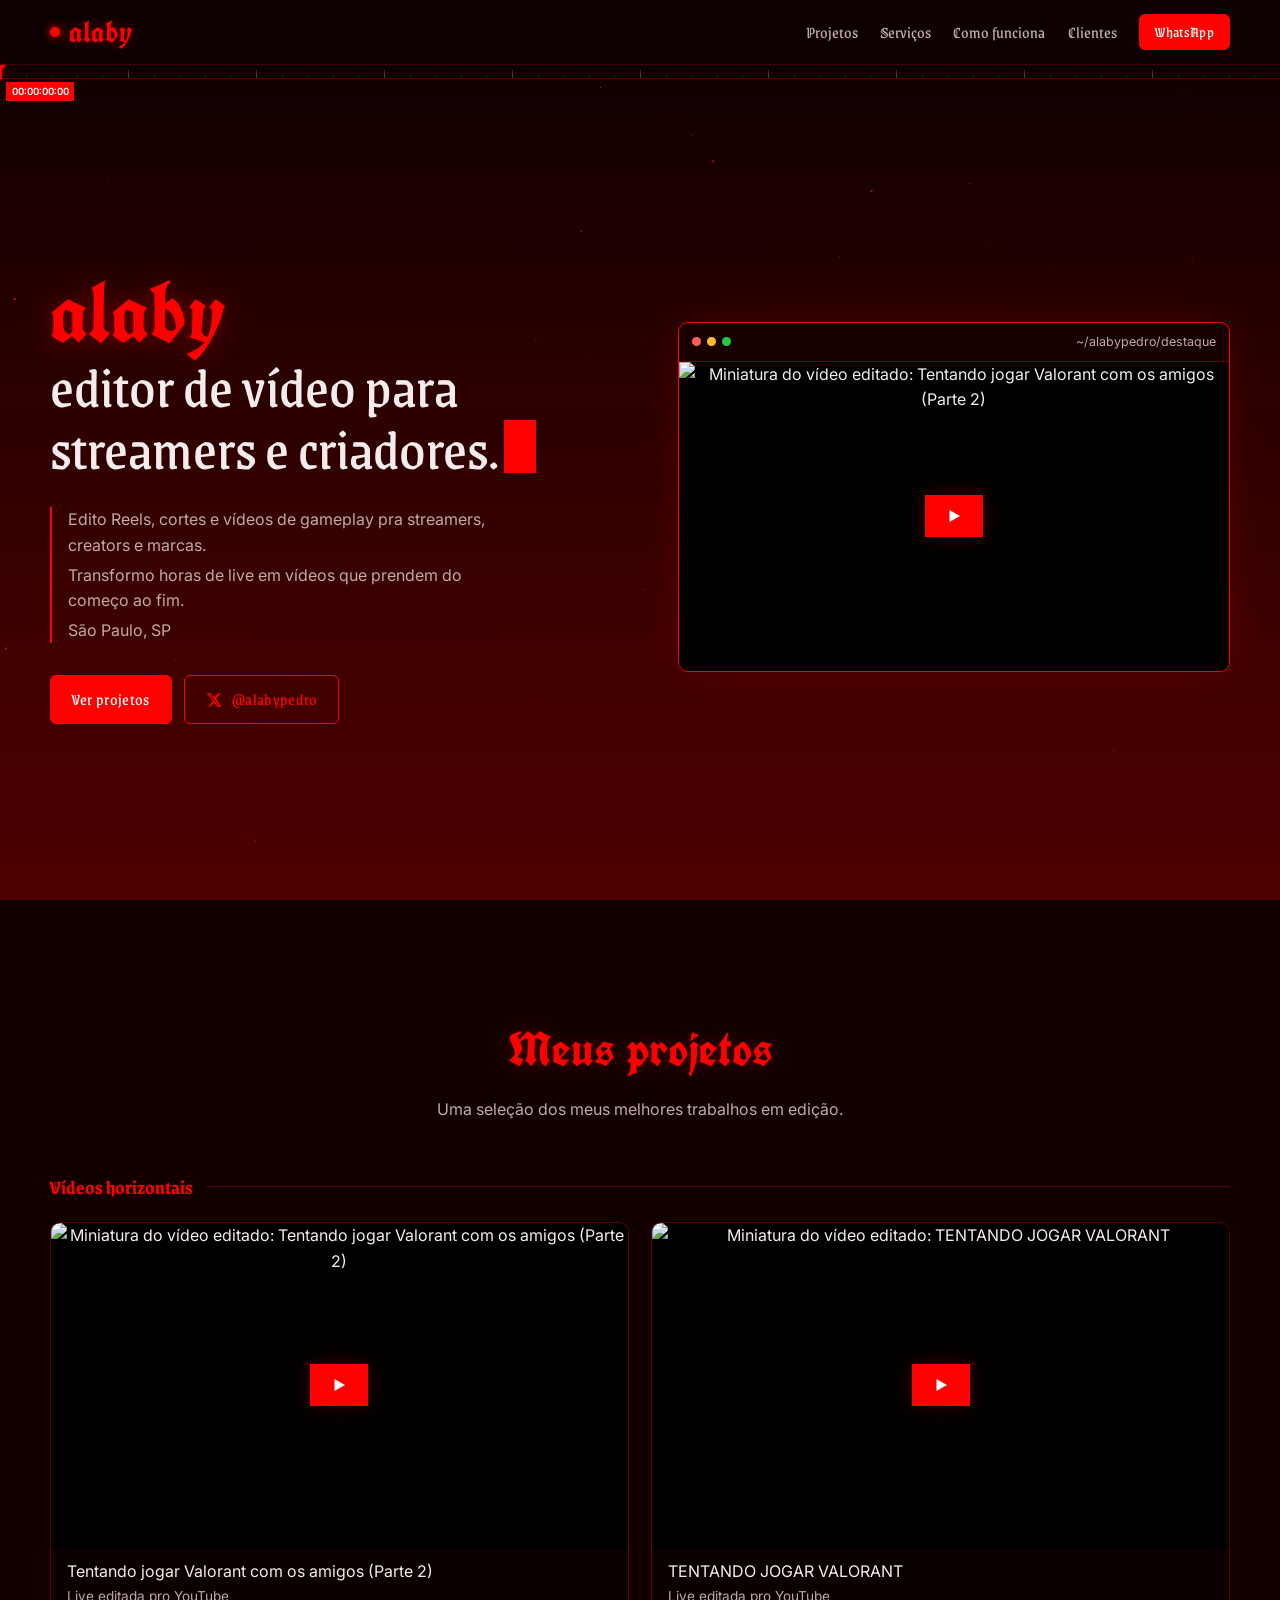
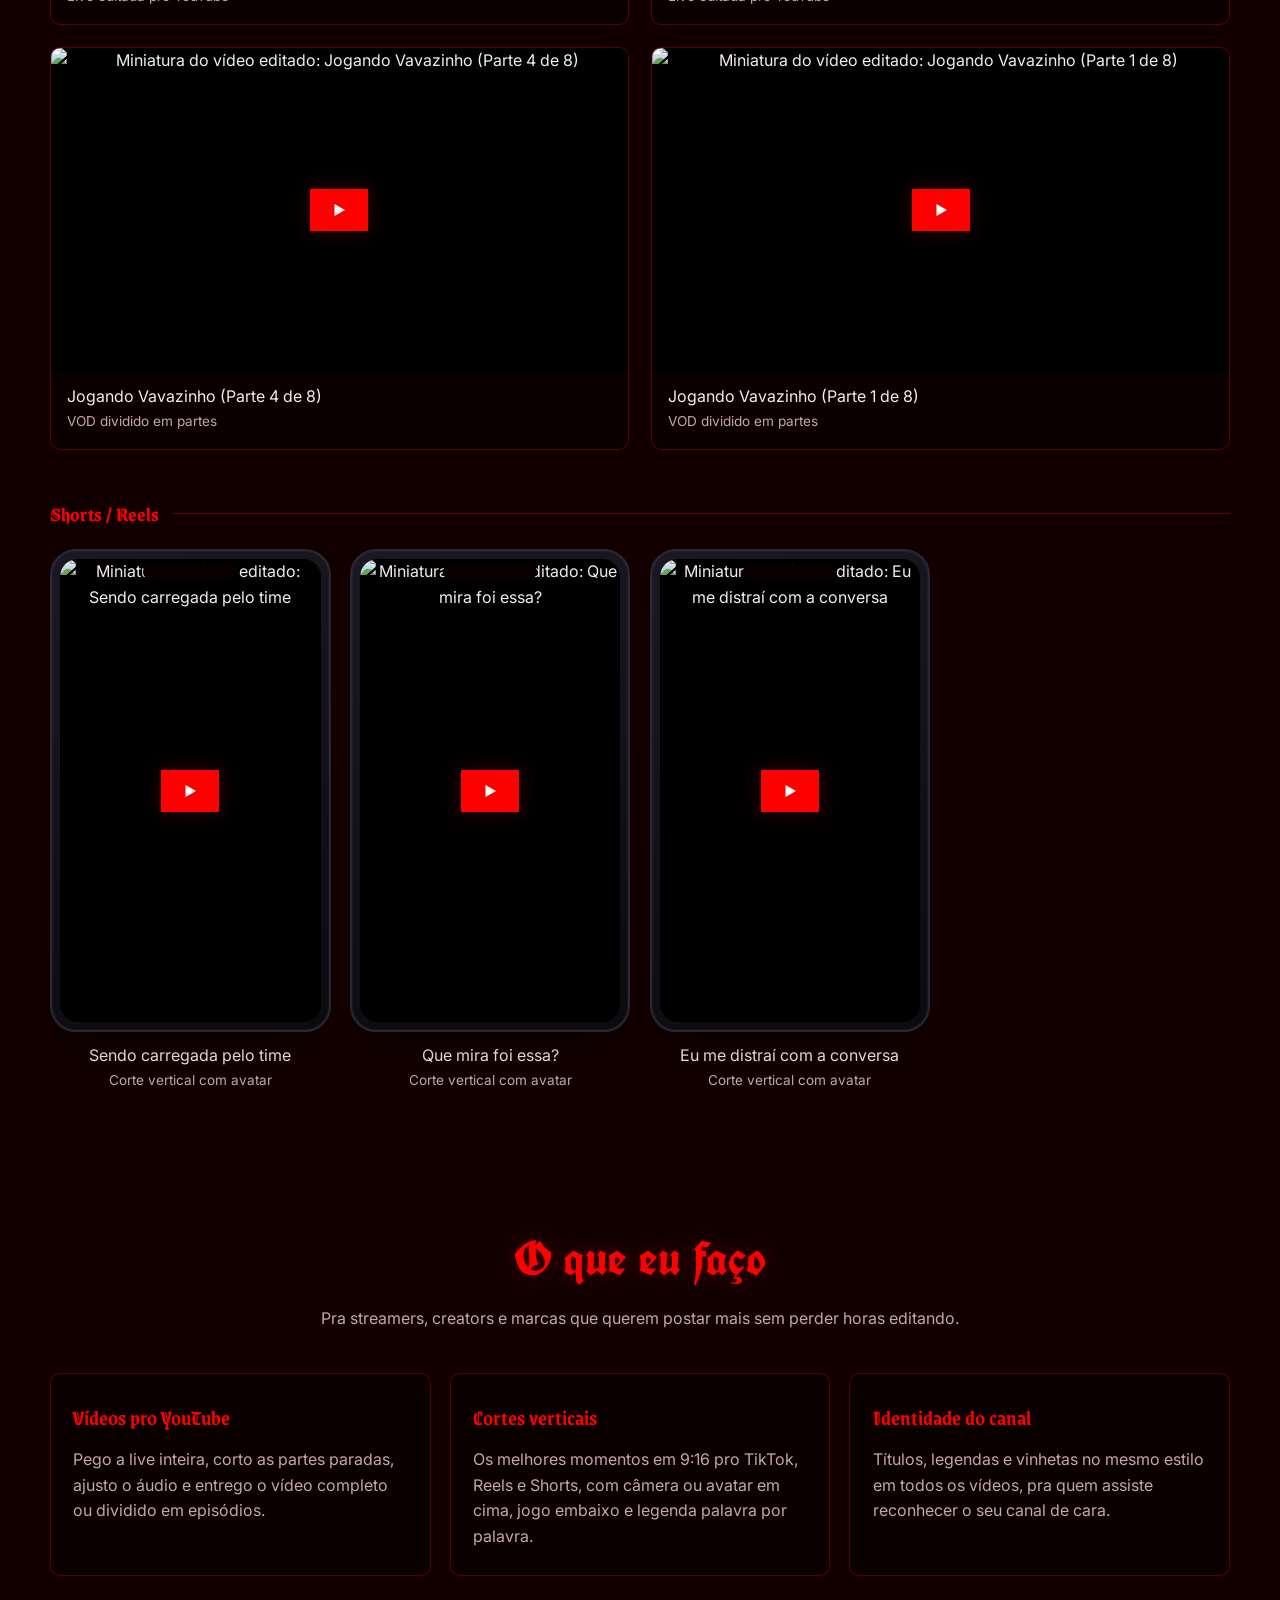
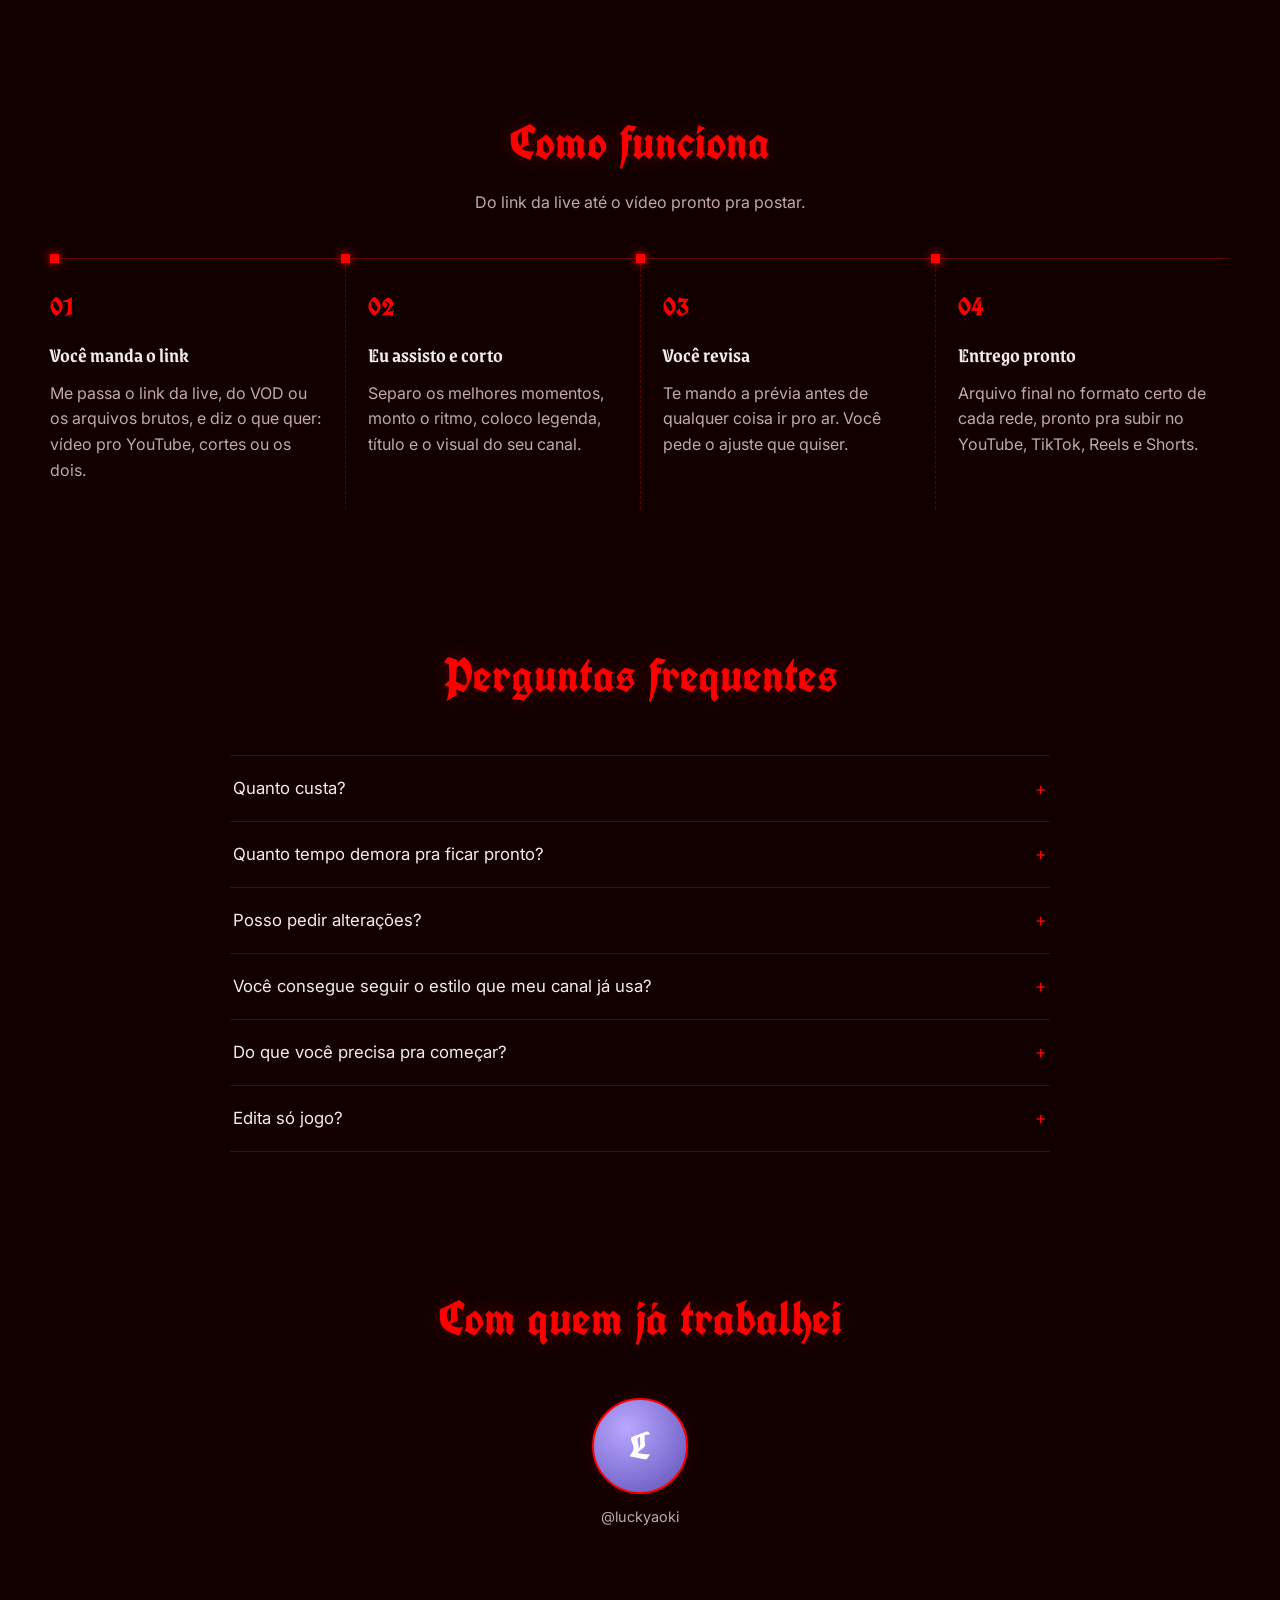
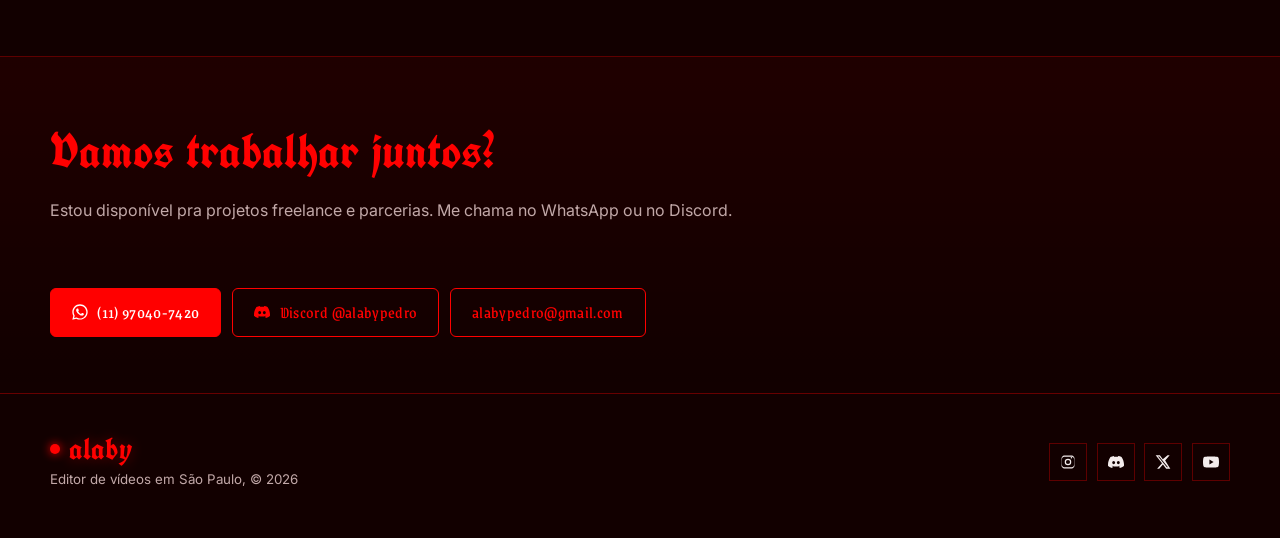
==== commit 449d536c: "SEO: título, meta, dados estruturados, sitemap, robots, ícones e imagem de compartilhamento" ====
--- a/index.html
+++ b/index.html
@@ -3,10 +3,30 @@
 <head>
 <meta charset="UTF-8">
 <meta name="viewport" content="width=device-width, initial-scale=1.0">
-<title>alabypedro | Editor de vídeos</title>
-<meta name="description" content="alabypedro, editor de vídeos. Lives, gameplay e cortes verticais para YouTube, TikTok, Reels e Shorts.">
-<meta property="og:title" content="alabypedro | Editor de vídeos">
-<meta property="og:description" content="Transformo lives em vídeos e cortes que prendem do começo ao fim.">
+<title>Editor de Vídeo para Streamers e Criadores | Cortes de Live e Reels — alabypedro</title>
+<meta name="description" content="Edito lives, gameplay e cortes verticais pra TikTok, Reels e Shorts. Editor de vídeo em São Paulo para streamers e marcas. Orçamento pelo WhatsApp.">
+<link rel="canonical" href="https://alabypedro.netlify.app/">
+<meta name="robots" content="index, follow, max-image-preview:large">
+<meta name="theme-color" content="#120000">
+<link rel="icon" href="favicon.svg" type="image/svg+xml">
+<link rel="icon" href="favicon-32.png" sizes="32x32" type="image/png">
+<link rel="apple-touch-icon" href="apple-touch-icon.png">
+<meta property="og:type" content="website">
+<meta property="og:locale" content="pt_BR">
+<meta property="og:site_name" content="alabypedro">
+<meta property="og:url" content="https://alabypedro.netlify.app/">
+<meta property="og:title" content="alabypedro | Editor de vídeo para streamers e criadores">
+<meta property="og:description" content="Transformo horas de live em vídeos e cortes que prendem do começo ao fim. Orçamento pelo WhatsApp.">
+<meta property="og:image" content="https://alabypedro.netlify.app/og-image.png">
+<meta property="og:image:width" content="1200">
+<meta property="og:image:height" content="630">
+<meta property="og:image:alt" content="alaby, editor de vídeo para streamers e criadores">
+<meta name="twitter:card" content="summary_large_image">
+<meta name="twitter:site" content="@alabypedro">
+<meta name="twitter:title" content="alabypedro | Editor de vídeo para streamers e criadores">
+<meta name="twitter:description" content="Lives, gameplay e cortes verticais pra TikTok, Reels e Shorts.">
+<meta name="twitter:image" content="https://alabypedro.netlify.app/og-image.png">
+<script type="application/ld+json">{"@context": "https://schema.org", "@graph": [{"@type": "WebSite", "@id": "https://alabypedro.netlify.app/#site", "url": "https://alabypedro.netlify.app/", "name": "alabypedro", "inLanguage": "pt-BR"}, {"@type": "Person", "@id": "https://alabypedro.netlify.app/#pessoa", "name": "alabypedro", "alternateName": "alaby", "jobTitle": "Editor de vídeo", "url": "https://alabypedro.netlify.app/", "email": "mailto:alabypedro@gmail.com", "telephone": "+55-11-97040-7420", "address": {"@type": "PostalAddress", "addressLocality": "São Paulo", "addressRegion": "SP", "addressCountry": "BR"}, "sameAs": ["https://instagram.com/alabypedro", "https://x.com/alabypedro"], "knowsAbout": ["Edição de vídeo", "Cortes de live", "Edição de gameplay", "Reels", "TikTok", "YouTube Shorts"]}, {"@type": "ProfessionalService", "@id": "https://alabypedro.netlify.app/#servico", "name": "alabypedro | Editor de vídeo para streamers e criadores", "url": "https://alabypedro.netlify.app/", "image": "https://alabypedro.netlify.app/og-image.png", "telephone": "+55-11-97040-7420", "email": "alabypedro@gmail.com", "founder": {"@id": "https://alabypedro.netlify.app/#pessoa"}, "address": {"@type": "PostalAddress", "addressLocality": "São Paulo", "addressRegion": "SP", "addressCountry": "BR"}, "areaServed": [{"@type": "City", "name": "São Paulo"}, {"@type": "Country", "name": "Brasil"}], "description": "Edição de lives, gameplay e cortes verticais para TikTok, Reels e YouTube Shorts, para streamers, criadores e marcas.", "hasOfferCatalog": {"@type": "OfferCatalog", "name": "Serviços de edição", "itemListElement": [{"@type": "Offer", "itemOffered": {"@type": "Service", "name": "Edição de vídeo pro YouTube", "description": "Live inteira ou dividida em episódios, sem as partes paradas e com áudio ajustado."}}, {"@type": "Offer", "itemOffered": {"@type": "Service", "name": "Cortes verticais de live", "description": "Melhores momentos em 9:16 para TikTok, Reels e Shorts, com legenda palavra por palavra."}}, {"@type": "Offer", "itemOffered": {"@type": "Service", "name": "Identidade visual do canal", "description": "Títulos, legendas e vinhetas no mesmo estilo em todos os vídeos."}}]}}, {"@type": "ItemList", "name": "Portfólio de vídeos editados", "itemListElement": [{"@type": "ListItem", "position": 1, "item": {"@type": "VideoObject", "name": "Tentando jogar Valorant com os amigos (Parte 2)", "description": "Live editada pro YouTube. Vídeo editado por alabypedro para o canal @luckyaoki.", "thumbnailUrl": "https://i.ytimg.com/vi/7hfv7-aiIcQ/hqdefault.jpg", "uploadDate": "2026-11-03T05:59:50-08:00", "duration": "PT54M37S", "contentUrl": "https://www.youtube.com/watch?v=7hfv7-aiIcQ", "embedUrl": "https://www.youtube.com/embed/7hfv7-aiIcQ"}}, {"@type": "ListItem", "position": 2, "item": {"@type": "VideoObject", "name": "TENTANDO JOGAR VALORANT", "description": "Live editada pro YouTube. Vídeo editado por alabypedro para o canal @luckyaoki.", "thumbnailUrl": "https://i.ytimg.com/vi/wJVxqzJ5WPo/hqdefault.jpg", "uploadDate": "2026-10-29T11:31:19-07:00", "duration": "PT51M49S", "contentUrl": "https://www.youtube.com/watch?v=wJVxqzJ5WPo", "embedUrl": "https://www.youtube.com/embed/wJVxqzJ5WPo"}}, {"@type": "ListItem", "position": 3, "item": {"@type": "VideoObject", "name": "Jogando Vavazinho (Parte 4 de 8)", "description": "VOD dividido em partes. Vídeo editado por alabypedro para o canal @luckyaoki.", "thumbnailUrl": "https://i.ytimg.com/vi/EZk2InMFTOo/hqdefault.jpg", "uploadDate": "2026-10-30T17:48:09-07:00", "duration": "PT15M0S", "contentUrl": "https://www.youtube.com/watch?v=EZk2InMFTOo", "embedUrl": "https://www.youtube.com/embed/EZk2InMFTOo"}}, {"@type": "ListItem", "position": 4, "item": {"@type": "VideoObject", "name": "Jogando Vavazinho (Parte 1 de 8)", "description": "VOD dividido em partes. Vídeo editado por alabypedro para o canal @luckyaoki.", "thumbnailUrl": "https://i.ytimg.com/vi/0kzje3w0i-Y/hqdefault.jpg", "uploadDate": "2026-10-30T17:41:42-07:00", "duration": "PT15M1S", "contentUrl": "https://www.youtube.com/watch?v=0kzje3w0i-Y", "embedUrl": "https://www.youtube.com/embed/0kzje3w0i-Y"}}, {"@type": "ListItem", "position": 5, "item": {"@type": "VideoObject", "name": "Sendo carregada pelo time", "description": "Corte vertical com avatar. Vídeo editado por alabypedro para o canal @luckyaoki.", "thumbnailUrl": "https://i.ytimg.com/vi/Uj9Tvdovr3c/hqdefault.jpg", "uploadDate": "2026-11-05T11:44:24-08:00", "duration": "PT0M31S", "contentUrl": "https://www.youtube.com/watch?v=Uj9Tvdovr3c", "embedUrl": "https://www.youtube.com/embed/Uj9Tvdovr3c"}}, {"@type": "ListItem", "position": 6, "item": {"@type": "VideoObject", "name": "Que mira foi essa?", "description": "Corte vertical com avatar. Vídeo editado por alabypedro para o canal @luckyaoki.", "thumbnailUrl": "https://i.ytimg.com/vi/6OrBmicwKIs/hqdefault.jpg", "uploadDate": "2026-09-26T10:19:39-07:00", "duration": "PT0M31S", "contentUrl": "https://www.youtube.com/watch?v=6OrBmicwKIs", "embedUrl": "https://www.youtube.com/embed/6OrBmicwKIs"}}, {"@type": "ListItem", "position": 7, "item": {"@type": "VideoObject", "name": "Eu me distraí com a conversa", "description": "Corte vertical com avatar. Vídeo editado por alabypedro para o canal @luckyaoki.", "thumbnailUrl": "https://i.ytimg.com/vi/WINFbtwAL9c/hqdefault.jpg", "uploadDate": "2026-09-28T13:59:57-07:00", "duration": "PT0M31S", "contentUrl": "https://www.youtube.com/watch?v=WINFbtwAL9c", "embedUrl": "https://www.youtube.com/embed/WINFbtwAL9c"}}]}, {"@type": "FAQPage", "mainEntity": [{"@type": "Question", "name": "Quanto custa?", "acceptedAnswer": {"@type": "Answer", "text": "Depende da duração da live e de quantos cortes você quer. Me chama no WhatsApp com o link que eu te passo o valor por vídeo ou por pacote mensal."}}, {"@type": "Question", "name": "Quanto tempo demora pra ficar pronto?", "acceptedAnswer": {"@type": "Answer", "text": "O prazo é combinado no orçamento, de acordo com o tamanho do material e a quantidade de vídeos por semana."}}, {"@type": "Question", "name": "Posso pedir alterações?", "acceptedAnswer": {"@type": "Answer", "text": "Sim. Você vê a prévia antes de postar e eu ajusto o que precisar."}}, {"@type": "Question", "name": "Você consegue seguir o estilo que meu canal já usa?", "acceptedAnswer": {"@type": "Answer", "text": "Consigo. Me manda dois ou três vídeos que você gosta e eu sigo a mesma linha de legenda, cortes e ritmo."}}, {"@type": "Question", "name": "Do que você precisa pra começar?", "acceptedAnswer": {"@type": "Answer", "text": "Só o link da live ou do VOD (Twitch, YouTube, Kick) ou os arquivos brutos. Se tiver avatar, logo ou fonte do canal, manda junto."}}, {"@type": "Question", "name": "Edita só jogo?", "acceptedAnswer": {"@type": "Answer", "text": "Meu forte é gameplay e live, mas também edito vídeo falado, podcast e conteúdo de marca pra Reels e TikTok."}}]}]}</script>
 <link rel="preconnect" href="https://fonts.googleapis.com">
 <link rel="preconnect" href="https://fonts.gstatic.com" crossorigin>
 <link href="https://fonts.googleapis.com/css2?family=UnifrakturCook:wght@700&family=Grenze+Gotisch:wght@400;600;700&family=Inter:wght@400;500;600&display=swap" rel="stylesheet">
@@ -36,7 +56,7 @@
 <main id="topo">
   <section class="hero wrap">
     <div>
-      <h1><span class="nick">alaby</span>sou <span class="red" style="display:inline"><span id="typed">editor de vídeos.</span><span class="caret" aria-hidden="true"></span></span></h1>
+      <h1><span class="nick">alaby</span> <span class="red" style="display:inline"><span id="typed">editor de vídeo para streamers e criadores.</span><span class="caret" aria-hidden="true"></span></span></h1>
       <div class="bio">
         <p>Edito Reels, cortes e vídeos de gameplay pra streamers, creators e marcas.</p>
         <p>Transformo horas de live em vídeos que prendem do começo ao fim.</p>
@@ -52,7 +72,7 @@
     </div>
     <div class="window" id="featured">
       <div class="window-bar"><span class="dots" aria-hidden="true"><i></i><i></i><i></i></span><span>~/alabypedro/destaque</span></div>
-      <div id="featured-slot"></div>
+      <div id="featured-slot"><button class="player" data-id="7hfv7-aiIcQ" aria-label="Assistir: Tentando jogar Valorant com os amigos (Parte 2)"><img src="https://i.ytimg.com/vi/7hfv7-aiIcQ/hqdefault.jpg" alt="Miniatura do vídeo editado: Tentando jogar Valorant com os amigos (Parte 2)" fetchpriority="high" width="480" height="360"><span class="play"><svg viewBox="0 0 24 24"><path d="M6 4l14 8-14 8z"/></svg></span></button></div>
     </div>
   </section>
 
@@ -61,10 +81,10 @@
     <p class="sec-sub">Uma seleção dos meus melhores trabalhos em edição.</p>
 
     <h3 class="group-title">Vídeos horizontais</h3>
-    <div class="grid-h" id="list-h"></div>
+    <div class="grid-h" id="list-h"><article class="card"><button class="player" data-id="7hfv7-aiIcQ" aria-label="Assistir: Tentando jogar Valorant com os amigos (Parte 2)"><img src="https://i.ytimg.com/vi/7hfv7-aiIcQ/hqdefault.jpg" alt="Miniatura do vídeo editado: Tentando jogar Valorant com os amigos (Parte 2)" loading="lazy" width="480" height="360"><span class="play"><svg viewBox="0 0 24 24"><path d="M6 4l14 8-14 8z"/></svg></span></button><div class="card-info"><h3>Tentando jogar Valorant com os amigos (Parte 2)</h3><small>Live editada pro YouTube</small></div></article><article class="card"><button class="player" data-id="wJVxqzJ5WPo" aria-label="Assistir: TENTANDO JOGAR VALORANT"><img src="https://i.ytimg.com/vi/wJVxqzJ5WPo/hqdefault.jpg" alt="Miniatura do vídeo editado: TENTANDO JOGAR VALORANT" loading="lazy" width="480" height="360"><span class="play"><svg viewBox="0 0 24 24"><path d="M6 4l14 8-14 8z"/></svg></span></button><div class="card-info"><h3>TENTANDO JOGAR VALORANT</h3><small>Live editada pro YouTube</small></div></article><article class="card"><button class="player" data-id="EZk2InMFTOo" aria-label="Assistir: Jogando Vavazinho (Parte 4 de 8)"><img src="https://i.ytimg.com/vi/EZk2InMFTOo/hqdefault.jpg" alt="Miniatura do vídeo editado: Jogando Vavazinho (Parte 4 de 8)" loading="lazy" width="480" height="360"><span class="play"><svg viewBox="0 0 24 24"><path d="M6 4l14 8-14 8z"/></svg></span></button><div class="card-info"><h3>Jogando Vavazinho (Parte 4 de 8)</h3><small>VOD dividido em partes</small></div></article><article class="card"><button class="player" data-id="0kzje3w0i-Y" aria-label="Assistir: Jogando Vavazinho (Parte 1 de 8)"><img src="https://i.ytimg.com/vi/0kzje3w0i-Y/hqdefault.jpg" alt="Miniatura do vídeo editado: Jogando Vavazinho (Parte 1 de 8)" loading="lazy" width="480" height="360"><span class="play"><svg viewBox="0 0 24 24"><path d="M6 4l14 8-14 8z"/></svg></span></button><div class="card-info"><h3>Jogando Vavazinho (Parte 1 de 8)</h3><small>VOD dividido em partes</small></div></article></div>
 
     <h3 class="group-title">Shorts / Reels</h3>
-    <div class="grid-v" id="list-v"></div>
+    <div class="grid-v" id="list-v"><article class="card phone-card"><div class="phone"><button class="player v" data-id="Uj9Tvdovr3c" aria-label="Assistir: Sendo carregada pelo time"><img src="https://i.ytimg.com/vi/Uj9Tvdovr3c/hqdefault.jpg" alt="Miniatura do vídeo editado: Sendo carregada pelo time" loading="lazy" width="480" height="360"><span class="play"><svg viewBox="0 0 24 24"><path d="M6 4l14 8-14 8z"/></svg></span></button></div><div class="card-info"><h3>Sendo carregada pelo time</h3><small>Corte vertical com avatar</small></div></article><article class="card phone-card"><div class="phone"><button class="player v" data-id="6OrBmicwKIs" aria-label="Assistir: Que mira foi essa?"><img src="https://i.ytimg.com/vi/6OrBmicwKIs/hqdefault.jpg" alt="Miniatura do vídeo editado: Que mira foi essa?" loading="lazy" width="480" height="360"><span class="play"><svg viewBox="0 0 24 24"><path d="M6 4l14 8-14 8z"/></svg></span></button></div><div class="card-info"><h3>Que mira foi essa?</h3><small>Corte vertical com avatar</small></div></article><article class="card phone-card"><div class="phone"><button class="player v" data-id="WINFbtwAL9c" aria-label="Assistir: Eu me distraí com a conversa"><img src="https://i.ytimg.com/vi/WINFbtwAL9c/hqdefault.jpg" alt="Miniatura do vídeo editado: Eu me distraí com a conversa" loading="lazy" width="480" height="360"><span class="play"><svg viewBox="0 0 24 24"><path d="M6 4l14 8-14 8z"/></svg></span></button></div><div class="card-info"><h3>Eu me distraí com a conversa</h3><small>Corte vertical com avatar</small></div></article></div>
   </section>
 
   <section class="block wrap" id="servicos">
@@ -211,15 +231,14 @@
   function draw(t){x.clearRect(0,0,c.width,c.height);S.forEach(function(s){var a=.35+.35*Math.sin(t/900+s.p);x.fillStyle=s.r?'rgba(255,60,20,'+a+')':'rgba(255,0,0,'+a*.55+')';x.fillRect(s.x,s.y,s.s,s.s);if(!reduce){s.y-=s.v*1.6;s.x+=Math.sin(t/1400+s.p)*.15;if(s.y<0)s.y=c.height;}});if(!reduce)requestAnimationFrame(draw);}
   size();addEventListener('resize',size);requestAnimationFrame(draw);
 
-  /* ---------- digitação do título (uma vez) ---------- */
-  var el=document.getElementById('typed'),full=el.textContent;
-  if(!reduce){el.textContent='';var i=0;(function tick(){el.textContent=full.slice(0,++i);if(i<full.length)setTimeout(tick,70);})();}
+  /* ---------- título ---------- */
+  /* título completo fica sempre no HTML (bom pro Google); só o cursor pisca */
 
   /* ---------- vídeos ---------- */
   function esc(s){return String(s||'').replace(/[&<>"']/g,function(m){return{'&':'&amp;','<':'&lt;','>':'&gt;','"':'&quot;',"'":'&#39;'}[m]})}
   function player(v,vertical){
     return '<button class="player'+(vertical?' v':'')+'" data-id="'+esc(v.youtube_id)+'" aria-label="Assistir: '+esc(v.title)+'">'+
-      '<img src="https://i.ytimg.com/vi/'+esc(v.youtube_id)+'/hqdefault.jpg" alt="" loading="lazy">'+
+      '<img src="https://i.ytimg.com/vi/'+esc(v.youtube_id)+'/hqdefault.jpg" alt="Miniatura do vídeo editado: '+esc(v.title)+'" loading="lazy" width="480" height="360">'+
       '<span class="play"><svg viewBox="0 0 24 24"><path d="M6 4l14 8-14 8z"/></svg></span></button>';
   }
   function card(v){
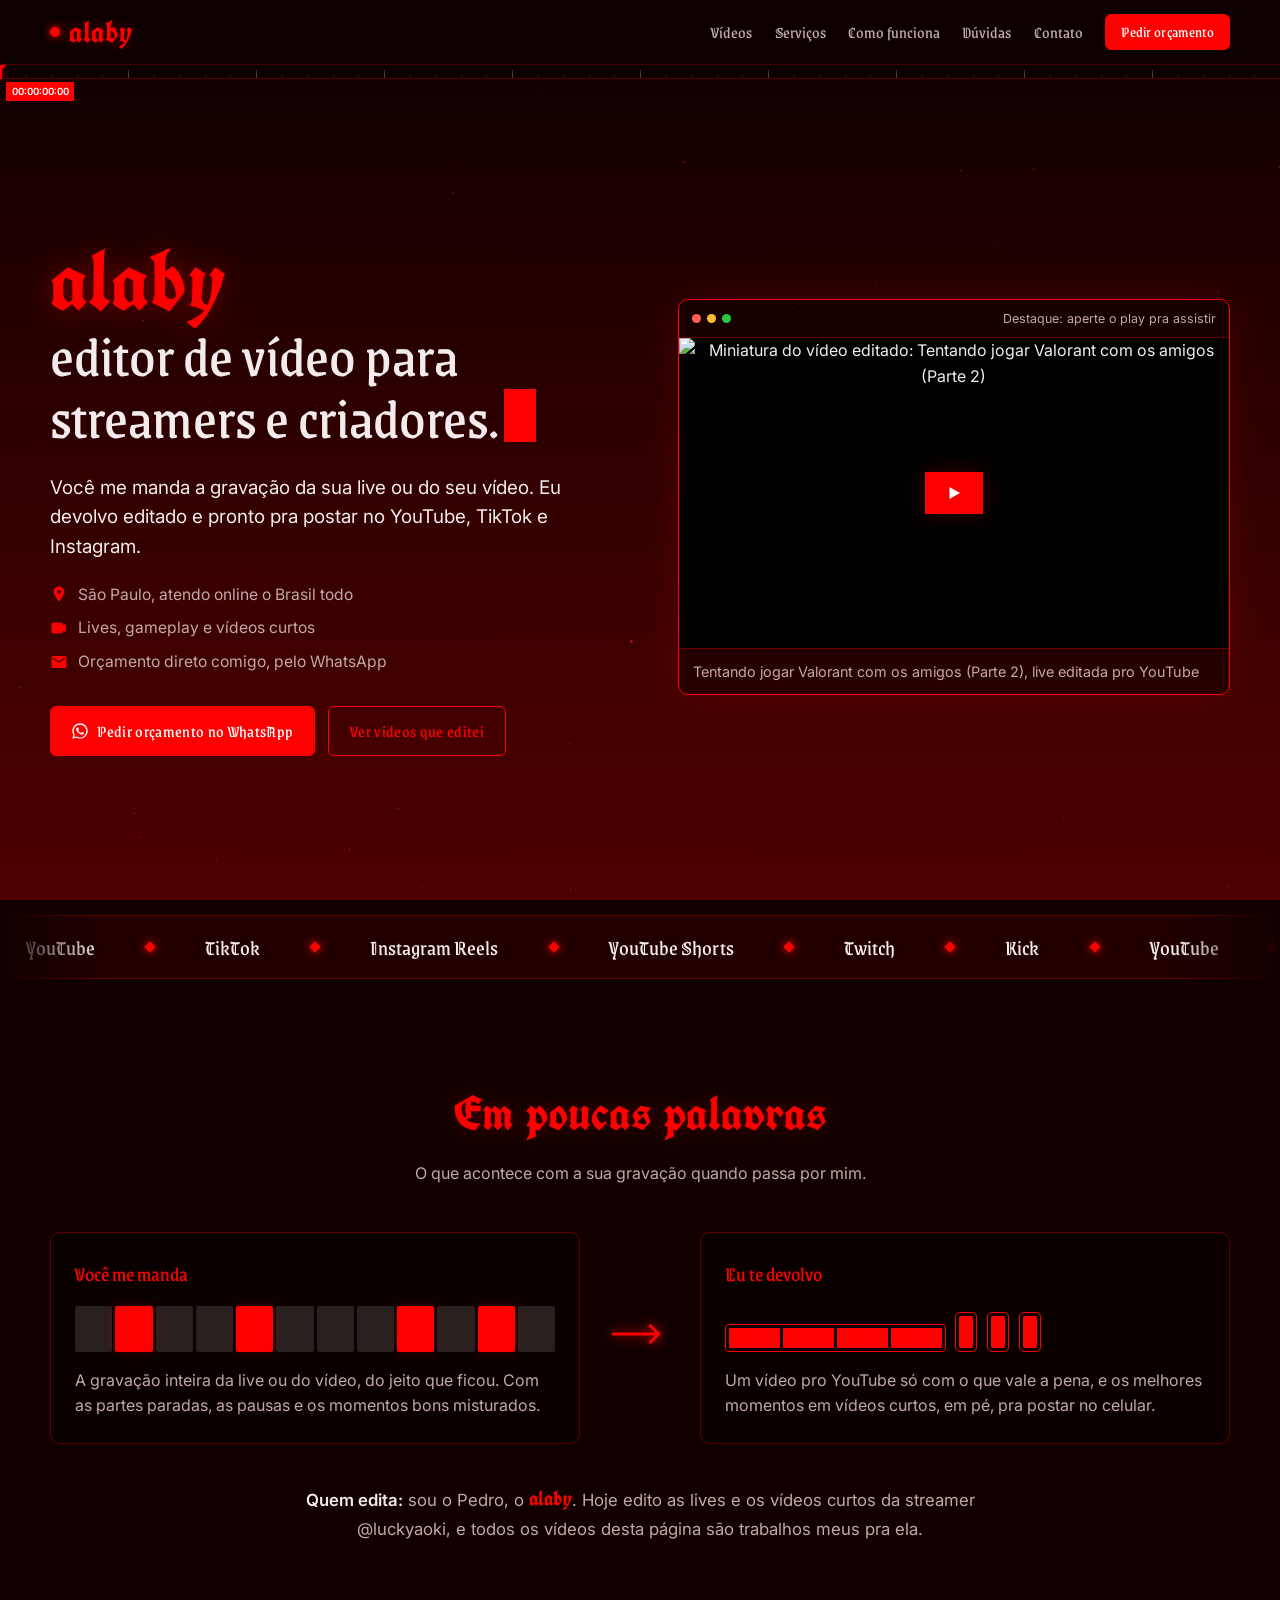
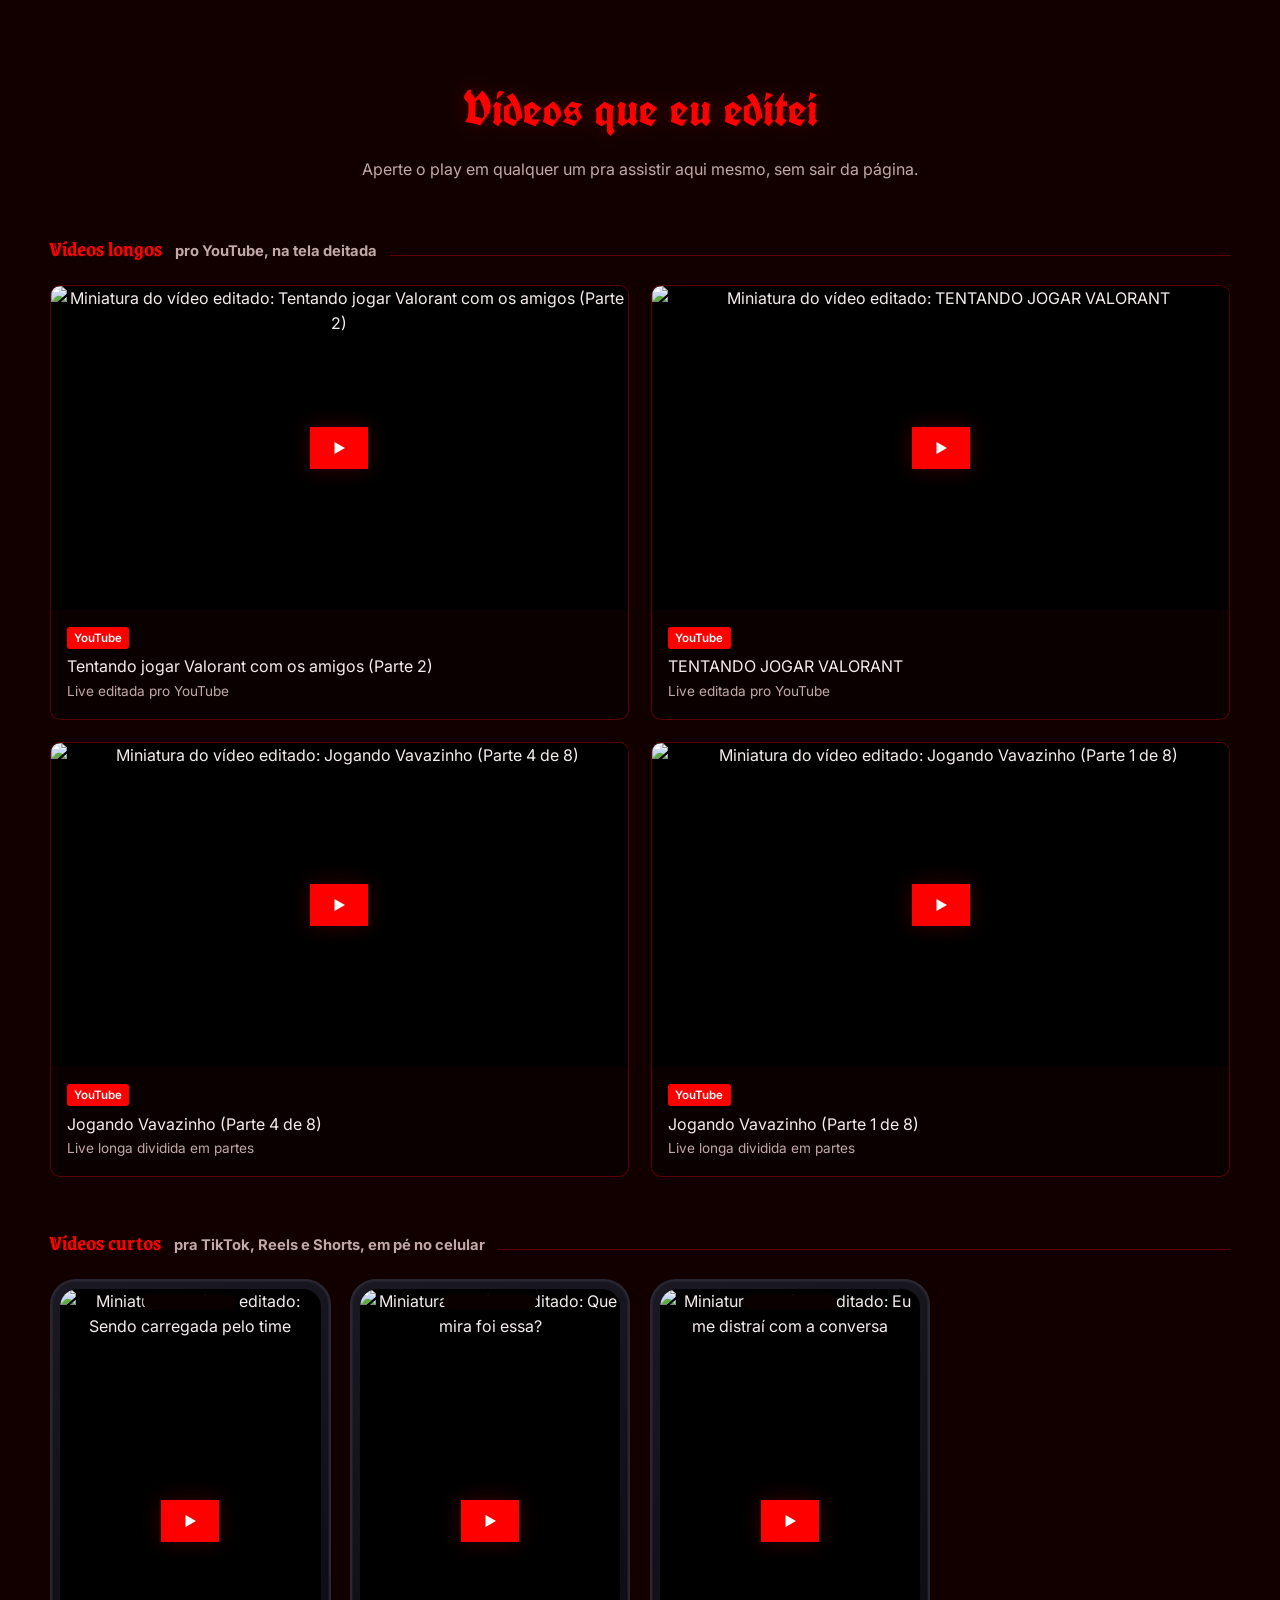
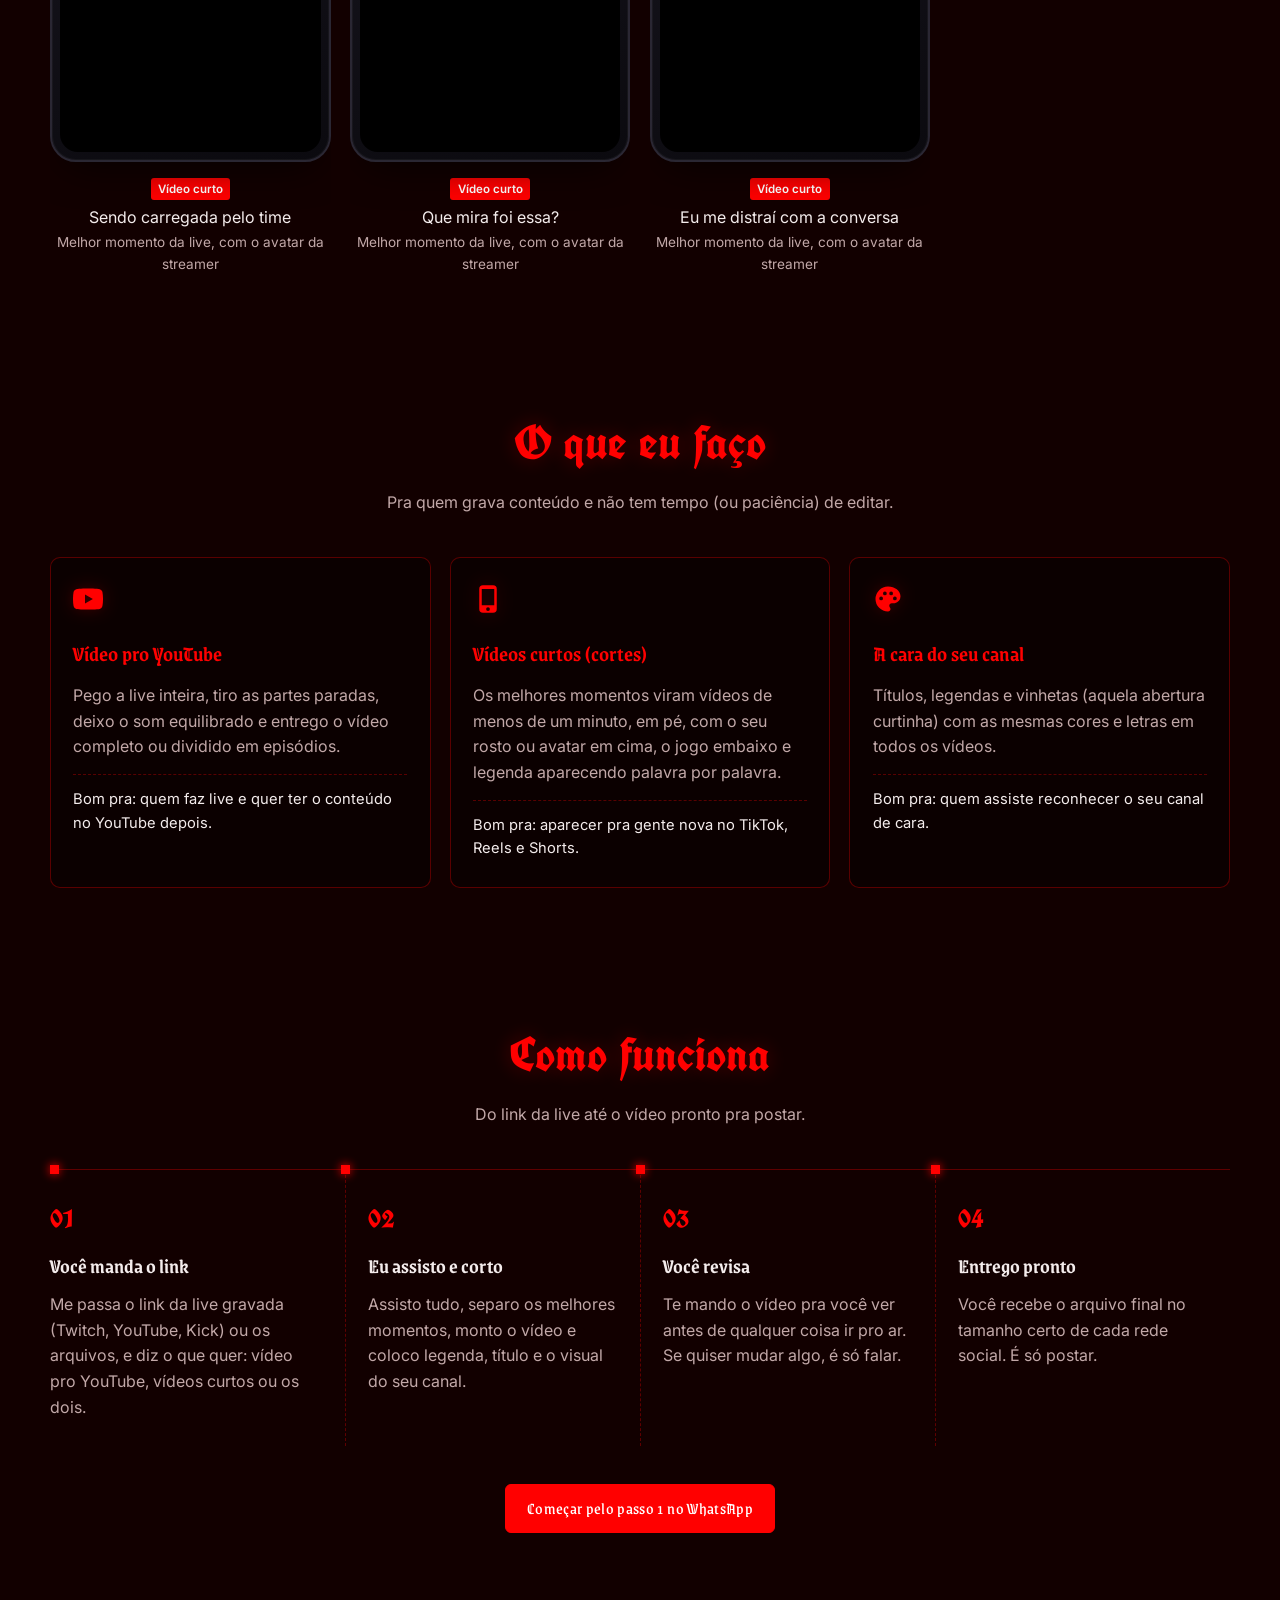
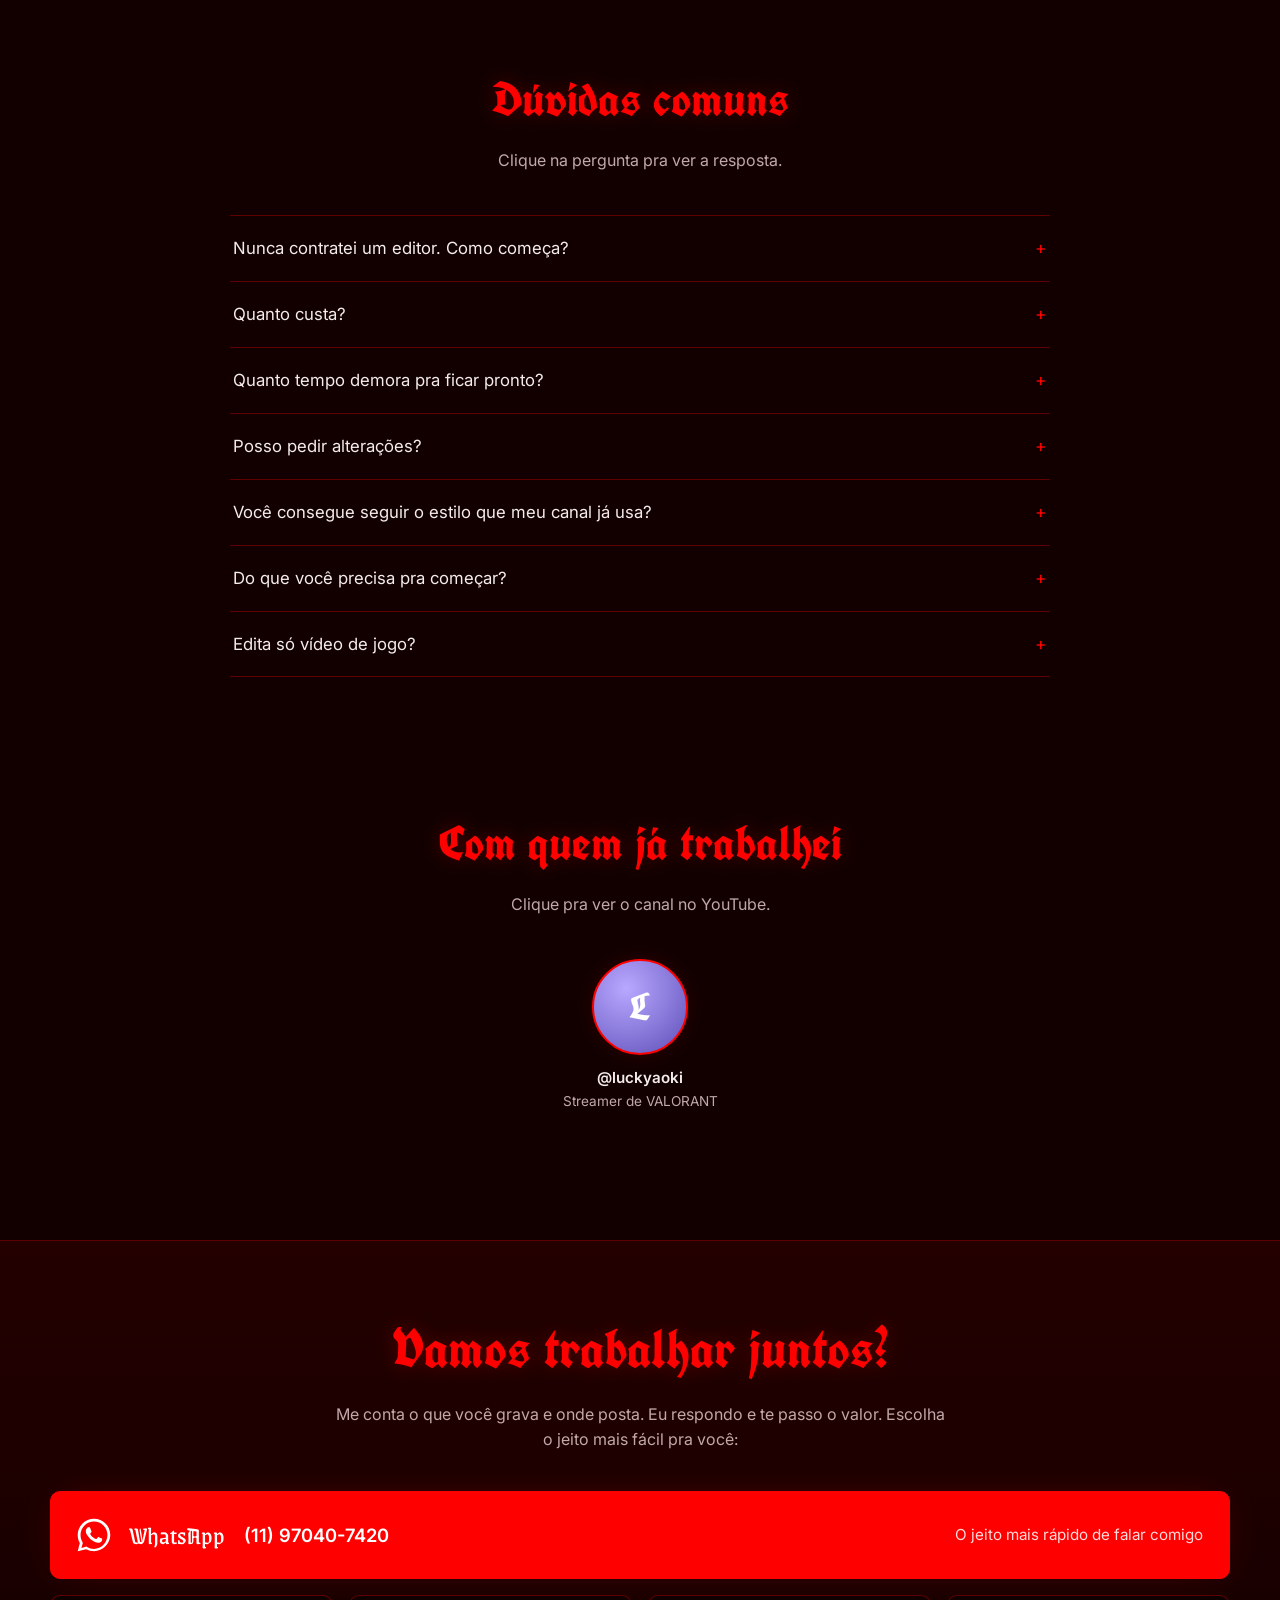
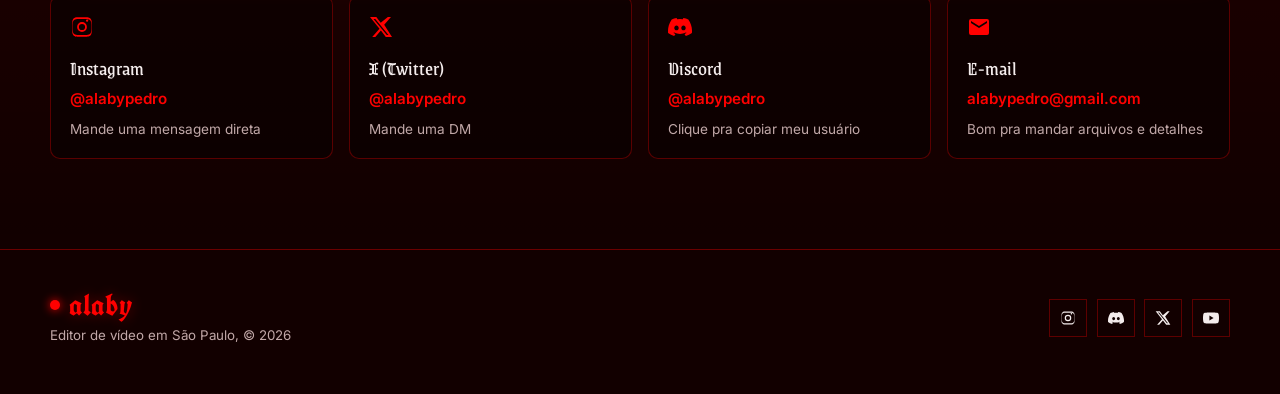
==== commit 540288a2: "Site mais claro pra quem nunca contratou editor Hero com explicação simples, faixa de plataformas, s" ====
--- a/index.html
+++ b/index.html
@@ -26,7 +26,7 @@
 <meta name="twitter:title" content="alabypedro | Editor de vídeo para streamers e criadores">
 <meta name="twitter:description" content="Lives, gameplay e cortes verticais pra TikTok, Reels e Shorts.">
 <meta name="twitter:image" content="https://alabypedro.netlify.app/og-image.png">
-<script type="application/ld+json">{"@context": "https://schema.org", "@graph": [{"@type": "WebSite", "@id": "https://alabypedro.netlify.app/#site", "url": "https://alabypedro.netlify.app/", "name": "alabypedro", "inLanguage": "pt-BR"}, {"@type": "Person", "@id": "https://alabypedro.netlify.app/#pessoa", "name": "alabypedro", "alternateName": "alaby", "jobTitle": "Editor de vídeo", "url": "https://alabypedro.netlify.app/", "email": "mailto:alabypedro@gmail.com", "telephone": "+55-11-97040-7420", "address": {"@type": "PostalAddress", "addressLocality": "São Paulo", "addressRegion": "SP", "addressCountry": "BR"}, "sameAs": ["https://instagram.com/alabypedro", "https://x.com/alabypedro"], "knowsAbout": ["Edição de vídeo", "Cortes de live", "Edição de gameplay", "Reels", "TikTok", "YouTube Shorts"]}, {"@type": "ProfessionalService", "@id": "https://alabypedro.netlify.app/#servico", "name": "alabypedro | Editor de vídeo para streamers e criadores", "url": "https://alabypedro.netlify.app/", "image": "https://alabypedro.netlify.app/og-image.png", "telephone": "+55-11-97040-7420", "email": "alabypedro@gmail.com", "founder": {"@id": "https://alabypedro.netlify.app/#pessoa"}, "address": {"@type": "PostalAddress", "addressLocality": "São Paulo", "addressRegion": "SP", "addressCountry": "BR"}, "areaServed": [{"@type": "City", "name": "São Paulo"}, {"@type": "Country", "name": "Brasil"}], "description": "Edição de lives, gameplay e cortes verticais para TikTok, Reels e YouTube Shorts, para streamers, criadores e marcas.", "hasOfferCatalog": {"@type": "OfferCatalog", "name": "Serviços de edição", "itemListElement": [{"@type": "Offer", "itemOffered": {"@type": "Service", "name": "Edição de vídeo pro YouTube", "description": "Live inteira ou dividida em episódios, sem as partes paradas e com áudio ajustado."}}, {"@type": "Offer", "itemOffered": {"@type": "Service", "name": "Cortes verticais de live", "description": "Melhores momentos em 9:16 para TikTok, Reels e Shorts, com legenda palavra por palavra."}}, {"@type": "Offer", "itemOffered": {"@type": "Service", "name": "Identidade visual do canal", "description": "Títulos, legendas e vinhetas no mesmo estilo em todos os vídeos."}}]}}, {"@type": "ItemList", "name": "Portfólio de vídeos editados", "itemListElement": [{"@type": "ListItem", "position": 1, "item": {"@type": "VideoObject", "name": "Tentando jogar Valorant com os amigos (Parte 2)", "description": "Live editada pro YouTube. Vídeo editado por alabypedro para o canal @luckyaoki.", "thumbnailUrl": "https://i.ytimg.com/vi/7hfv7-aiIcQ/hqdefault.jpg", "uploadDate": "2026-11-03T05:59:50-08:00", "duration": "PT54M37S", "contentUrl": "https://www.youtube.com/watch?v=7hfv7-aiIcQ", "embedUrl": "https://www.youtube.com/embed/7hfv7-aiIcQ"}}, {"@type": "ListItem", "position": 2, "item": {"@type": "VideoObject", "name": "TENTANDO JOGAR VALORANT", "description": "Live editada pro YouTube. Vídeo editado por alabypedro para o canal @luckyaoki.", "thumbnailUrl": "https://i.ytimg.com/vi/wJVxqzJ5WPo/hqdefault.jpg", "uploadDate": "2026-10-29T11:31:19-07:00", "duration": "PT51M49S", "contentUrl": "https://www.youtube.com/watch?v=wJVxqzJ5WPo", "embedUrl": "https://www.youtube.com/embed/wJVxqzJ5WPo"}}, {"@type": "ListItem", "position": 3, "item": {"@type": "VideoObject", "name": "Jogando Vavazinho (Parte 4 de 8)", "description": "VOD dividido em partes. Vídeo editado por alabypedro para o canal @luckyaoki.", "thumbnailUrl": "https://i.ytimg.com/vi/EZk2InMFTOo/hqdefault.jpg", "uploadDate": "2026-10-30T17:48:09-07:00", "duration": "PT15M0S", "contentUrl": "https://www.youtube.com/watch?v=EZk2InMFTOo", "embedUrl": "https://www.youtube.com/embed/EZk2InMFTOo"}}, {"@type": "ListItem", "position": 4, "item": {"@type": "VideoObject", "name": "Jogando Vavazinho (Parte 1 de 8)", "description": "VOD dividido em partes. Vídeo editado por alabypedro para o canal @luckyaoki.", "thumbnailUrl": "https://i.ytimg.com/vi/0kzje3w0i-Y/hqdefault.jpg", "uploadDate": "2026-10-30T17:41:42-07:00", "duration": "PT15M1S", "contentUrl": "https://www.youtube.com/watch?v=0kzje3w0i-Y", "embedUrl": "https://www.youtube.com/embed/0kzje3w0i-Y"}}, {"@type": "ListItem", "position": 5, "item": {"@type": "VideoObject", "name": "Sendo carregada pelo time", "description": "Corte vertical com avatar. Vídeo editado por alabypedro para o canal @luckyaoki.", "thumbnailUrl": "https://i.ytimg.com/vi/Uj9Tvdovr3c/hqdefault.jpg", "uploadDate": "2026-11-05T11:44:24-08:00", "duration": "PT0M31S", "contentUrl": "https://www.youtube.com/watch?v=Uj9Tvdovr3c", "embedUrl": "https://www.youtube.com/embed/Uj9Tvdovr3c"}}, {"@type": "ListItem", "position": 6, "item": {"@type": "VideoObject", "name": "Que mira foi essa?", "description": "Corte vertical com avatar. Vídeo editado por alabypedro para o canal @luckyaoki.", "thumbnailUrl": "https://i.ytimg.com/vi/6OrBmicwKIs/hqdefault.jpg", "uploadDate": "2026-09-26T10:19:39-07:00", "duration": "PT0M31S", "contentUrl": "https://www.youtube.com/watch?v=6OrBmicwKIs", "embedUrl": "https://www.youtube.com/embed/6OrBmicwKIs"}}, {"@type": "ListItem", "position": 7, "item": {"@type": "VideoObject", "name": "Eu me distraí com a conversa", "description": "Corte vertical com avatar. Vídeo editado por alabypedro para o canal @luckyaoki.", "thumbnailUrl": "https://i.ytimg.com/vi/WINFbtwAL9c/hqdefault.jpg", "uploadDate": "2026-09-28T13:59:57-07:00", "duration": "PT0M31S", "contentUrl": "https://www.youtube.com/watch?v=WINFbtwAL9c", "embedUrl": "https://www.youtube.com/embed/WINFbtwAL9c"}}]}, {"@type": "FAQPage", "mainEntity": [{"@type": "Question", "name": "Quanto custa?", "acceptedAnswer": {"@type": "Answer", "text": "Depende da duração da live e de quantos cortes você quer. Me chama no WhatsApp com o link que eu te passo o valor por vídeo ou por pacote mensal."}}, {"@type": "Question", "name": "Quanto tempo demora pra ficar pronto?", "acceptedAnswer": {"@type": "Answer", "text": "O prazo é combinado no orçamento, de acordo com o tamanho do material e a quantidade de vídeos por semana."}}, {"@type": "Question", "name": "Posso pedir alterações?", "acceptedAnswer": {"@type": "Answer", "text": "Sim. Você vê a prévia antes de postar e eu ajusto o que precisar."}}, {"@type": "Question", "name": "Você consegue seguir o estilo que meu canal já usa?", "acceptedAnswer": {"@type": "Answer", "text": "Consigo. Me manda dois ou três vídeos que você gosta e eu sigo a mesma linha de legenda, cortes e ritmo."}}, {"@type": "Question", "name": "Do que você precisa pra começar?", "acceptedAnswer": {"@type": "Answer", "text": "Só o link da live ou do VOD (Twitch, YouTube, Kick) ou os arquivos brutos. Se tiver avatar, logo ou fonte do canal, manda junto."}}, {"@type": "Question", "name": "Edita só jogo?", "acceptedAnswer": {"@type": "Answer", "text": "Meu forte é gameplay e live, mas também edito vídeo falado, podcast e conteúdo de marca pra Reels e TikTok."}}]}]}</script>
+<script type="application/ld+json">{"@context": "https://schema.org", "@graph": [{"@type": "WebSite", "@id": "https://alabypedro.netlify.app/#site", "url": "https://alabypedro.netlify.app/", "name": "alabypedro", "inLanguage": "pt-BR"}, {"@type": "Person", "@id": "https://alabypedro.netlify.app/#pessoa", "name": "alabypedro", "alternateName": "alaby", "jobTitle": "Editor de vídeo", "url": "https://alabypedro.netlify.app/", "email": "mailto:alabypedro@gmail.com", "telephone": "+55-11-97040-7420", "address": {"@type": "PostalAddress", "addressLocality": "São Paulo", "addressRegion": "SP", "addressCountry": "BR"}, "sameAs": ["https://instagram.com/alabypedro", "https://x.com/alabypedro"], "knowsAbout": ["Edição de vídeo", "Cortes de live", "Edição de gameplay", "Reels", "TikTok", "YouTube Shorts"]}, {"@type": "ProfessionalService", "@id": "https://alabypedro.netlify.app/#servico", "name": "alabypedro | Editor de vídeo para streamers e criadores", "url": "https://alabypedro.netlify.app/", "image": "https://alabypedro.netlify.app/og-image.png", "telephone": "+55-11-97040-7420", "email": "alabypedro@gmail.com", "founder": {"@id": "https://alabypedro.netlify.app/#pessoa"}, "address": {"@type": "PostalAddress", "addressLocality": "São Paulo", "addressRegion": "SP", "addressCountry": "BR"}, "areaServed": [{"@type": "City", "name": "São Paulo"}, {"@type": "Country", "name": "Brasil"}], "description": "Edição de lives, gameplay e cortes verticais para TikTok, Reels e YouTube Shorts, para streamers, criadores e marcas.", "hasOfferCatalog": {"@type": "OfferCatalog", "name": "Serviços de edição", "itemListElement": [{"@type": "Offer", "itemOffered": {"@type": "Service", "name": "Edição de vídeo pro YouTube", "description": "Live inteira ou dividida em episódios, sem as partes paradas e com áudio ajustado."}}, {"@type": "Offer", "itemOffered": {"@type": "Service", "name": "Cortes verticais de live", "description": "Melhores momentos em 9:16 para TikTok, Reels e Shorts, com legenda palavra por palavra."}}, {"@type": "Offer", "itemOffered": {"@type": "Service", "name": "Identidade visual do canal", "description": "Títulos, legendas e vinhetas no mesmo estilo em todos os vídeos."}}]}}, {"@type": "ItemList", "name": "Portfólio de vídeos editados", "itemListElement": [{"@type": "ListItem", "position": 1, "item": {"@type": "VideoObject", "name": "Tentando jogar Valorant com os amigos (Parte 2)", "description": "Live editada pro YouTube. Vídeo editado por alabypedro para o canal @luckyaoki.", "thumbnailUrl": "https://i.ytimg.com/vi/7hfv7-aiIcQ/hqdefault.jpg", "uploadDate": "2026-11-03T05:59:50-08:00", "duration": "PT54M37S", "contentUrl": "https://www.youtube.com/watch?v=7hfv7-aiIcQ", "embedUrl": "https://www.youtube.com/embed/7hfv7-aiIcQ"}}, {"@type": "ListItem", "position": 2, "item": {"@type": "VideoObject", "name": "TENTANDO JOGAR VALORANT", "description": "Live editada pro YouTube. Vídeo editado por alabypedro para o canal @luckyaoki.", "thumbnailUrl": "https://i.ytimg.com/vi/wJVxqzJ5WPo/hqdefault.jpg", "uploadDate": "2026-10-29T11:31:19-07:00", "duration": "PT51M49S", "contentUrl": "https://www.youtube.com/watch?v=wJVxqzJ5WPo", "embedUrl": "https://www.youtube.com/embed/wJVxqzJ5WPo"}}, {"@type": "ListItem", "position": 3, "item": {"@type": "VideoObject", "name": "Jogando Vavazinho (Parte 4 de 8)", "description": "Live longa dividida em partes. Vídeo editado por alabypedro para o canal @luckyaoki.", "thumbnailUrl": "https://i.ytimg.com/vi/EZk2InMFTOo/hqdefault.jpg", "uploadDate": "2026-10-30T17:48:09-07:00", "duration": "PT15M0S", "contentUrl": "https://www.youtube.com/watch?v=EZk2InMFTOo", "embedUrl": "https://www.youtube.com/embed/EZk2InMFTOo"}}, {"@type": "ListItem", "position": 4, "item": {"@type": "VideoObject", "name": "Jogando Vavazinho (Parte 1 de 8)", "description": "Live longa dividida em partes. Vídeo editado por alabypedro para o canal @luckyaoki.", "thumbnailUrl": "https://i.ytimg.com/vi/0kzje3w0i-Y/hqdefault.jpg", "uploadDate": "2026-10-30T17:41:42-07:00", "duration": "PT15M1S", "contentUrl": "https://www.youtube.com/watch?v=0kzje3w0i-Y", "embedUrl": "https://www.youtube.com/embed/0kzje3w0i-Y"}}, {"@type": "ListItem", "position": 5, "item": {"@type": "VideoObject", "name": "Sendo carregada pelo time", "description": "Melhor momento da live, com o avatar da streamer. Vídeo editado por alabypedro para o canal @luckyaoki.", "thumbnailUrl": "https://i.ytimg.com/vi/Uj9Tvdovr3c/hqdefault.jpg", "uploadDate": "2026-11-05T11:44:24-08:00", "duration": "PT0M31S", "contentUrl": "https://www.youtube.com/watch?v=Uj9Tvdovr3c", "embedUrl": "https://www.youtube.com/embed/Uj9Tvdovr3c"}}, {"@type": "ListItem", "position": 6, "item": {"@type": "VideoObject", "name": "Que mira foi essa?", "description": "Melhor momento da live, com o avatar da streamer. Vídeo editado por alabypedro para o canal @luckyaoki.", "thumbnailUrl": "https://i.ytimg.com/vi/6OrBmicwKIs/hqdefault.jpg", "uploadDate": "2026-09-26T10:19:39-07:00", "duration": "PT0M31S", "contentUrl": "https://www.youtube.com/watch?v=6OrBmicwKIs", "embedUrl": "https://www.youtube.com/embed/6OrBmicwKIs"}}, {"@type": "ListItem", "position": 7, "item": {"@type": "VideoObject", "name": "Eu me distraí com a conversa", "description": "Melhor momento da live, com o avatar da streamer. Vídeo editado por alabypedro para o canal @luckyaoki.", "thumbnailUrl": "https://i.ytimg.com/vi/WINFbtwAL9c/hqdefault.jpg", "uploadDate": "2026-09-28T13:59:57-07:00", "duration": "PT0M31S", "contentUrl": "https://www.youtube.com/watch?v=WINFbtwAL9c", "embedUrl": "https://www.youtube.com/embed/WINFbtwAL9c"}}]}, {"@type": "FAQPage", "mainEntity": [{"@type": "Question", "name": "Nunca contratei um editor. Como começa?", "acceptedAnswer": {"@type": "Answer", "text": "Me chama no WhatsApp e conta o que você faz (live, vídeo, podcast) e onde posta. Eu te explico o que dá pra fazer com o seu material e te passo o valor. Você não precisa entender nada de edição."}}, {"@type": "Question", "name": "Quanto custa?", "acceptedAnswer": {"@type": "Answer", "text": "Depende da duração da live e de quantos cortes você quer. Me chama no WhatsApp com o link que eu te passo o valor por vídeo ou por pacote mensal."}}, {"@type": "Question", "name": "Quanto tempo demora pra ficar pronto?", "acceptedAnswer": {"@type": "Answer", "text": "O prazo é combinado no orçamento, de acordo com o tamanho do material e a quantidade de vídeos por semana."}}, {"@type": "Question", "name": "Posso pedir alterações?", "acceptedAnswer": {"@type": "Answer", "text": "Sim. Você assiste antes de postar e eu ajusto o que precisar."}}, {"@type": "Question", "name": "Você consegue seguir o estilo que meu canal já usa?", "acceptedAnswer": {"@type": "Answer", "text": "Consigo. Me manda dois ou três vídeos que você gosta e eu sigo a mesma linha de legenda, cortes e ritmo."}}, {"@type": "Question", "name": "Do que você precisa pra começar?", "acceptedAnswer": {"@type": "Answer", "text": "Só o link da live gravada (Twitch, YouTube, Kick) ou os arquivos do vídeo. Se tiver avatar, logo ou as cores do canal, manda junto."}}, {"@type": "Question", "name": "Edita só vídeo de jogo?", "acceptedAnswer": {"@type": "Answer", "text": "Meu forte é jogo e live, mas também edito vídeo falado, podcast e conteúdo de marca pra Reels e TikTok."}}]}]}</script>
 <link rel="preconnect" href="https://fonts.googleapis.com">
 <link rel="preconnect" href="https://fonts.gstatic.com" crossorigin>
 <link href="https://fonts.googleapis.com/css2?family=UnifrakturCook:wght@700&family=Grenze+Gotisch:wght@400;600;700&family=Inter:wght@400;500;600&display=swap" rel="stylesheet">
@@ -38,13 +38,15 @@
 <header class="top">
   <div class="wrap">
     <a class="logo" href="#topo"><span class="rec" aria-hidden="true"></span>alaby</a>
-    <nav aria-label="Principal">
-      <a class="lk" href="#projetos">Projetos</a>
+    <nav aria-label="Principal" id="menu">
+      <a class="lk" href="#projetos">Vídeos</a>
       <a class="lk" href="#servicos">Serviços</a>
       <a class="lk" href="#como-funciona">Como funciona</a>
-      <a class="lk" href="#clientes">Clientes</a>
-      <a class="btn btn-red btn-sm wa-link" href="#" target="_blank" rel="noopener">WhatsApp</a>
+      <a class="lk" href="#faq">Dúvidas</a>
+      <a class="lk" href="#contato">Contato</a>
+      <a class="btn btn-red btn-sm wa-link" href="#" target="_blank" rel="noopener">Pedir orçamento</a>
     </nav>
+    <button class="menu-btn" type="button" aria-expanded="false" aria-controls="menu"><span></span><span></span><span></span><b>Menu</b></button>
   </div>
   <div class="scrub" aria-hidden="true">
     <div class="scrub-ticks"></div>
@@ -57,51 +59,88 @@
   <section class="hero wrap">
     <div>
       <h1><span class="nick">alaby</span> <span class="red" style="display:inline"><span id="typed">editor de vídeo para streamers e criadores.</span><span class="caret" aria-hidden="true"></span></span></h1>
-      <div class="bio">
-        <p>Edito Reels, cortes e vídeos de gameplay pra streamers, creators e marcas.</p>
-        <p>Transformo horas de live em vídeos que prendem do começo ao fim.</p>
-        <p>São Paulo, SP</p>
-      </div>
+      <p class="lead">Você me manda a gravação da sua live ou do seu vídeo. Eu devolvo editado e pronto pra postar no YouTube, TikTok e Instagram.</p>
+      <ul class="facts">
+        <li><svg viewBox="0 0 24 24" aria-hidden="true"><path d="M12 2a7 7 0 00-7 7c0 5.2 7 13 7 13s7-7.8 7-13a7 7 0 00-7-7zm0 9.5A2.5 2.5 0 1112 6.5a2.5 2.5 0 010 5z"/></svg>São Paulo, atendo online o Brasil todo</li>
+        <li><svg viewBox="0 0 24 24" aria-hidden="true"><path d="M21 6.5l-4 2.3V6a1 1 0 00-1-1H3a1 1 0 00-1 1v12a1 1 0 001 1h13a1 1 0 001-1v-2.8l4 2.3V6.5z"/></svg>Lives, gameplay e vídeos curtos</li>
+        <li><svg viewBox="0 0 24 24" aria-hidden="true"><path d="M20 4H4a2 2 0 00-2 2v12a2 2 0 002 2h16a2 2 0 002-2V6a2 2 0 00-2-2zm0 4l-8 5-8-5V6l8 5 8-5v2z"/></svg>Orçamento direto comigo, pelo WhatsApp</li>
+      </ul>
       <div class="ctas">
-        <a class="btn btn-red" href="#projetos">Ver projetos</a>
-        <a class="btn btn-line" href="https://x.com/alabypedro" target="_blank" rel="noopener">
-          <svg viewBox="0 0 24 24" aria-hidden="true" fill="currentColor"><path d="M18.9 2H22l-6.8 7.8L23 22h-6.2l-4.9-6.4L6.3 22H3.2l7.3-8.3L1 2h6.3l4.4 5.8L18.9 2zm-1.1 18h1.7L6.3 3.9H4.5L17.8 20z"/></svg>
-          @alabypedro
-        </a>
+        <a class="btn btn-red wa-link" href="#" target="_blank" rel="noopener">
+          <svg viewBox="0 0 24 24" aria-hidden="true" fill="currentColor"><path d="M17.5 14.4c-.3-.1-1.7-.8-2-.9-.3-.1-.5-.1-.7.1-.2.3-.8.9-.9 1.1-.2.2-.3.2-.6.1-.3-.1-1.2-.5-2.3-1.4-.9-.8-1.4-1.7-1.6-2-.2-.3 0-.5.1-.6l.4-.5c.1-.2.2-.3.3-.5.1-.2 0-.4 0-.5l-.9-2.2c-.2-.6-.5-.5-.7-.5h-.6c-.2 0-.5.1-.8.4-.3.3-1 1-1 2.4s1 2.8 1.2 3c.1.2 2 3.1 4.9 4.3.7.3 1.2.5 1.6.6.7.2 1.3.2 1.8.1.6-.1 1.7-.7 1.9-1.4.2-.7.2-1.2.2-1.4-.1-.1-.3-.2-.6-.3zM12 21.8c-1.7 0-3.4-.5-4.9-1.4l-.4-.2-3.6.9 1-3.5-.2-.4C3 15.6 2.5 13.8 2.5 12 2.5 6.8 6.8 2.5 12 2.5S21.5 6.8 21.5 12 17.2 21.8 12 21.8zM12 .5C5.7.5.5 5.7.5 12c0 2 .5 4 1.5 5.7L.5 23.5l5.9-1.5c1.7.9 3.6 1.4 5.6 1.4 6.3 0 11.5-5.2 11.5-11.5S18.3.5 12 .5z"/></svg>
+          Pedir orçamento no WhatsApp
+        </a>
+        <a class="btn btn-line" href="#projetos">Ver vídeos que editei</a>
       </div>
     </div>
     <div class="window" id="featured">
-      <div class="window-bar"><span class="dots" aria-hidden="true"><i></i><i></i><i></i></span><span>~/alabypedro/destaque</span></div>
+      <div class="window-bar"><span class="dots" aria-hidden="true"><i></i><i></i><i></i></span><span>Destaque: aperte o play pra assistir</span></div>
       <div id="featured-slot"><button class="player" data-id="7hfv7-aiIcQ" aria-label="Assistir: Tentando jogar Valorant com os amigos (Parte 2)"><img src="https://i.ytimg.com/vi/7hfv7-aiIcQ/hqdefault.jpg" alt="Miniatura do vídeo editado: Tentando jogar Valorant com os amigos (Parte 2)" fetchpriority="high" width="480" height="360"><span class="play"><svg viewBox="0 0 24 24"><path d="M6 4l14 8-14 8z"/></svg></span></button></div>
-    </div>
+      <p class="window-cap" id="featured-cap">Tentando jogar Valorant com os amigos (Parte 2), live editada pro YouTube</p>
+    </div>
+  </section>
+
+  <div class="ticker" aria-label="Plataformas pra onde eu entrego vídeos: YouTube, TikTok, Instagram Reels, YouTube Shorts, Twitch e Kick">
+    <div class="ticker-track" aria-hidden="true">
+      <span>YouTube</span><span>TikTok</span><span>Instagram Reels</span><span>YouTube Shorts</span><span>Twitch</span><span>Kick</span>
+      <span>YouTube</span><span>TikTok</span><span>Instagram Reels</span><span>YouTube Shorts</span><span>Twitch</span><span>Kick</span>
+    </div>
+  </div>
+
+  <section class="block wrap" id="resumo" aria-labelledby="resumo-t">
+    <h2 class="sec-title" id="resumo-t">Em poucas palavras</h2>
+    <p class="sec-sub">O que acontece com a sua gravação quando passa por mim.</p>
+    <div class="explain">
+      <div class="ex-col">
+        <span class="ex-label">Você me manda</span>
+        <div class="rawbar" aria-hidden="true"><i></i><i class="hl"></i><i></i><i></i><i class="hl"></i><i></i><i></i><i></i><i class="hl"></i><i></i><i class="hl"></i><i></i></div>
+        <p>A gravação inteira da live ou do vídeo, do jeito que ficou. Com as partes paradas, as pausas e os momentos bons misturados.</p>
+      </div>
+      <div class="ex-arrow" aria-hidden="true"><svg viewBox="0 0 48 24"><path d="M0 12h40M32 4l8 8-8 8"/></svg></div>
+      <div class="ex-col">
+        <span class="ex-label">Eu te devolvo</span>
+        <div class="outs" aria-hidden="true">
+          <div class="out-h"><b></b><b></b><b></b><b></b></div>
+          <div class="out-v"><b></b></div><div class="out-v"><b></b></div><div class="out-v"><b></b></div>
+        </div>
+        <p>Um vídeo pro YouTube só com o que vale a pena, e os melhores momentos em vídeos curtos, em pé, pra postar no celular.</p>
+      </div>
+    </div>
+    <p class="about"><strong>Quem edita:</strong> sou o Pedro, o <span class="nick-inline">alaby</span>. Hoje edito as lives e os vídeos curtos da streamer @luckyaoki, e todos os vídeos desta página são trabalhos meus pra ela.</p>
   </section>
 
   <section class="block wrap" id="projetos">
-    <h2 class="sec-title">Meus projetos</h2>
-    <p class="sec-sub">Uma seleção dos meus melhores trabalhos em edição.</p>
-
-    <h3 class="group-title">Vídeos horizontais</h3>
-    <div class="grid-h" id="list-h"><article class="card"><button class="player" data-id="7hfv7-aiIcQ" aria-label="Assistir: Tentando jogar Valorant com os amigos (Parte 2)"><img src="https://i.ytimg.com/vi/7hfv7-aiIcQ/hqdefault.jpg" alt="Miniatura do vídeo editado: Tentando jogar Valorant com os amigos (Parte 2)" loading="lazy" width="480" height="360"><span class="play"><svg viewBox="0 0 24 24"><path d="M6 4l14 8-14 8z"/></svg></span></button><div class="card-info"><h3>Tentando jogar Valorant com os amigos (Parte 2)</h3><small>Live editada pro YouTube</small></div></article><article class="card"><button class="player" data-id="wJVxqzJ5WPo" aria-label="Assistir: TENTANDO JOGAR VALORANT"><img src="https://i.ytimg.com/vi/wJVxqzJ5WPo/hqdefault.jpg" alt="Miniatura do vídeo editado: TENTANDO JOGAR VALORANT" loading="lazy" width="480" height="360"><span class="play"><svg viewBox="0 0 24 24"><path d="M6 4l14 8-14 8z"/></svg></span></button><div class="card-info"><h3>TENTANDO JOGAR VALORANT</h3><small>Live editada pro YouTube</small></div></article><article class="card"><button class="player" data-id="EZk2InMFTOo" aria-label="Assistir: Jogando Vavazinho (Parte 4 de 8)"><img src="https://i.ytimg.com/vi/EZk2InMFTOo/hqdefault.jpg" alt="Miniatura do vídeo editado: Jogando Vavazinho (Parte 4 de 8)" loading="lazy" width="480" height="360"><span class="play"><svg viewBox="0 0 24 24"><path d="M6 4l14 8-14 8z"/></svg></span></button><div class="card-info"><h3>Jogando Vavazinho (Parte 4 de 8)</h3><small>VOD dividido em partes</small></div></article><article class="card"><button class="player" data-id="0kzje3w0i-Y" aria-label="Assistir: Jogando Vavazinho (Parte 1 de 8)"><img src="https://i.ytimg.com/vi/0kzje3w0i-Y/hqdefault.jpg" alt="Miniatura do vídeo editado: Jogando Vavazinho (Parte 1 de 8)" loading="lazy" width="480" height="360"><span class="play"><svg viewBox="0 0 24 24"><path d="M6 4l14 8-14 8z"/></svg></span></button><div class="card-info"><h3>Jogando Vavazinho (Parte 1 de 8)</h3><small>VOD dividido em partes</small></div></article></div>
-
-    <h3 class="group-title">Shorts / Reels</h3>
-    <div class="grid-v" id="list-v"><article class="card phone-card"><div class="phone"><button class="player v" data-id="Uj9Tvdovr3c" aria-label="Assistir: Sendo carregada pelo time"><img src="https://i.ytimg.com/vi/Uj9Tvdovr3c/hqdefault.jpg" alt="Miniatura do vídeo editado: Sendo carregada pelo time" loading="lazy" width="480" height="360"><span class="play"><svg viewBox="0 0 24 24"><path d="M6 4l14 8-14 8z"/></svg></span></button></div><div class="card-info"><h3>Sendo carregada pelo time</h3><small>Corte vertical com avatar</small></div></article><article class="card phone-card"><div class="phone"><button class="player v" data-id="6OrBmicwKIs" aria-label="Assistir: Que mira foi essa?"><img src="https://i.ytimg.com/vi/6OrBmicwKIs/hqdefault.jpg" alt="Miniatura do vídeo editado: Que mira foi essa?" loading="lazy" width="480" height="360"><span class="play"><svg viewBox="0 0 24 24"><path d="M6 4l14 8-14 8z"/></svg></span></button></div><div class="card-info"><h3>Que mira foi essa?</h3><small>Corte vertical com avatar</small></div></article><article class="card phone-card"><div class="phone"><button class="player v" data-id="WINFbtwAL9c" aria-label="Assistir: Eu me distraí com a conversa"><img src="https://i.ytimg.com/vi/WINFbtwAL9c/hqdefault.jpg" alt="Miniatura do vídeo editado: Eu me distraí com a conversa" loading="lazy" width="480" height="360"><span class="play"><svg viewBox="0 0 24 24"><path d="M6 4l14 8-14 8z"/></svg></span></button></div><div class="card-info"><h3>Eu me distraí com a conversa</h3><small>Corte vertical com avatar</small></div></article></div>
+    <h2 class="sec-title">Vídeos que eu editei</h2>
+    <p class="sec-sub">Aperte o play em qualquer um pra assistir aqui mesmo, sem sair da página.</p>
+
+    <h3 class="group-title">Vídeos longos <em>pro YouTube, na tela deitada</em></h3>
+    <div class="grid-h" id="list-h"><article class="card"><button class="player" data-id="7hfv7-aiIcQ" aria-label="Assistir: Tentando jogar Valorant com os amigos (Parte 2)"><img src="https://i.ytimg.com/vi/7hfv7-aiIcQ/hqdefault.jpg" alt="Miniatura do vídeo editado: Tentando jogar Valorant com os amigos (Parte 2)" loading="lazy" width="480" height="360"><span class="play"><svg viewBox="0 0 24 24"><path d="M6 4l14 8-14 8z"/></svg></span></button><div class="card-info"><span class="tag">YouTube</span><h3>Tentando jogar Valorant com os amigos (Parte 2)</h3><small>Live editada pro YouTube</small></div></article><article class="card"><button class="player" data-id="wJVxqzJ5WPo" aria-label="Assistir: TENTANDO JOGAR VALORANT"><img src="https://i.ytimg.com/vi/wJVxqzJ5WPo/hqdefault.jpg" alt="Miniatura do vídeo editado: TENTANDO JOGAR VALORANT" loading="lazy" width="480" height="360"><span class="play"><svg viewBox="0 0 24 24"><path d="M6 4l14 8-14 8z"/></svg></span></button><div class="card-info"><span class="tag">YouTube</span><h3>TENTANDO JOGAR VALORANT</h3><small>Live editada pro YouTube</small></div></article><article class="card"><button class="player" data-id="EZk2InMFTOo" aria-label="Assistir: Jogando Vavazinho (Parte 4 de 8)"><img src="https://i.ytimg.com/vi/EZk2InMFTOo/hqdefault.jpg" alt="Miniatura do vídeo editado: Jogando Vavazinho (Parte 4 de 8)" loading="lazy" width="480" height="360"><span class="play"><svg viewBox="0 0 24 24"><path d="M6 4l14 8-14 8z"/></svg></span></button><div class="card-info"><span class="tag">YouTube</span><h3>Jogando Vavazinho (Parte 4 de 8)</h3><small>Live longa dividida em partes</small></div></article><article class="card"><button class="player" data-id="0kzje3w0i-Y" aria-label="Assistir: Jogando Vavazinho (Parte 1 de 8)"><img src="https://i.ytimg.com/vi/0kzje3w0i-Y/hqdefault.jpg" alt="Miniatura do vídeo editado: Jogando Vavazinho (Parte 1 de 8)" loading="lazy" width="480" height="360"><span class="play"><svg viewBox="0 0 24 24"><path d="M6 4l14 8-14 8z"/></svg></span></button><div class="card-info"><span class="tag">YouTube</span><h3>Jogando Vavazinho (Parte 1 de 8)</h3><small>Live longa dividida em partes</small></div></article></div>
+
+    <h3 class="group-title">Vídeos curtos <em>pra TikTok, Reels e Shorts, em pé no celular</em></h3>
+    <div class="grid-v" id="list-v"><article class="card phone-card"><div class="phone"><button class="player v" data-id="Uj9Tvdovr3c" aria-label="Assistir: Sendo carregada pelo time"><img src="https://i.ytimg.com/vi/Uj9Tvdovr3c/hqdefault.jpg" alt="Miniatura do vídeo editado: Sendo carregada pelo time" loading="lazy" width="480" height="360"><span class="play"><svg viewBox="0 0 24 24"><path d="M6 4l14 8-14 8z"/></svg></span></button></div><div class="card-info"><span class="tag">Vídeo curto</span><h3>Sendo carregada pelo time</h3><small>Melhor momento da live, com o avatar da streamer</small></div></article><article class="card phone-card"><div class="phone"><button class="player v" data-id="6OrBmicwKIs" aria-label="Assistir: Que mira foi essa?"><img src="https://i.ytimg.com/vi/6OrBmicwKIs/hqdefault.jpg" alt="Miniatura do vídeo editado: Que mira foi essa?" loading="lazy" width="480" height="360"><span class="play"><svg viewBox="0 0 24 24"><path d="M6 4l14 8-14 8z"/></svg></span></button></div><div class="card-info"><span class="tag">Vídeo curto</span><h3>Que mira foi essa?</h3><small>Melhor momento da live, com o avatar da streamer</small></div></article><article class="card phone-card"><div class="phone"><button class="player v" data-id="WINFbtwAL9c" aria-label="Assistir: Eu me distraí com a conversa"><img src="https://i.ytimg.com/vi/WINFbtwAL9c/hqdefault.jpg" alt="Miniatura do vídeo editado: Eu me distraí com a conversa" loading="lazy" width="480" height="360"><span class="play"><svg viewBox="0 0 24 24"><path d="M6 4l14 8-14 8z"/></svg></span></button></div><div class="card-info"><span class="tag">Vídeo curto</span><h3>Eu me distraí com a conversa</h3><small>Melhor momento da live, com o avatar da streamer</small></div></article></div>
   </section>
 
   <section class="block wrap" id="servicos">
     <h2 class="sec-title">O que eu faço</h2>
-    <p class="sec-sub">Pra streamers, creators e marcas que querem postar mais sem perder horas editando.</p>
+    <p class="sec-sub">Pra quem grava conteúdo e não tem tempo (ou paciência) de editar.</p>
     <div class="services">
       <div class="svc">
-        <h3>Vídeos pro YouTube</h3>
-        <p>Pego a live inteira, corto as partes paradas, ajusto o áudio e entrego o vídeo completo ou dividido em episódios.</p>
+        <svg class="svc-ico" viewBox="0 0 24 24" aria-hidden="true"><path d="M23.5 6.2a3 3 0 00-2.1-2.1C19.5 3.6 12 3.6 12 3.6s-7.5 0-9.4.5A3 3 0 00.5 6.2 31 31 0 000 12a31 31 0 00.5 5.8 3 3 0 002.1 2.1c1.9.5 9.4.5 9.4.5s7.5 0 9.4-.5a3 3 0 002.1-2.1A31 31 0 0024 12a31 31 0 00-.5-5.8zM9.6 15.6V8.4l6.3 3.6-6.3 3.6z"/></svg>
+        <h3>Vídeo pro YouTube</h3>
+        <p>Pego a live inteira, tiro as partes paradas, deixo o som equilibrado e entrego o vídeo completo ou dividido em episódios.</p>
+        <p class="svc-for">Bom pra: quem faz live e quer ter o conteúdo no YouTube depois.</p>
       </div>
       <div class="svc">
-        <h3>Cortes verticais</h3>
-        <p>Os melhores momentos em 9:16 pro TikTok, Reels e Shorts, com câmera ou avatar em cima, jogo embaixo e legenda palavra por palavra.</p>
+        <svg class="svc-ico" viewBox="0 0 24 24" aria-hidden="true"><path d="M16 1H8a3 3 0 00-3 3v16a3 3 0 003 3h8a3 3 0 003-3V4a3 3 0 00-3-3zm-4 20.5a1.5 1.5 0 110-3 1.5 1.5 0 010 3zM17 17H7V4h10v13z"/></svg>
+        <h3>Vídeos curtos (cortes)</h3>
+        <p>Os melhores momentos viram vídeos de menos de um minuto, em pé, com o seu rosto ou avatar em cima, o jogo embaixo e legenda aparecendo palavra por palavra.</p>
+        <p class="svc-for">Bom pra: aparecer pra gente nova no TikTok, Reels e Shorts.</p>
       </div>
       <div class="svc">
-        <h3>Identidade do canal</h3>
-        <p>Títulos, legendas e vinhetas no mesmo estilo em todos os vídeos, pra quem assiste reconhecer o seu canal de cara.</p>
+        <svg class="svc-ico" viewBox="0 0 24 24" aria-hidden="true"><path d="M12 2a10 10 0 000 20c1.1 0 2-.9 2-2 0-.5-.2-1-.5-1.3-.3-.4-.5-.8-.5-1.3 0-1.1.9-2 2-2h2.4A5.6 5.6 0 0022 9.8C22 5.5 17.5 2 12 2zM6.5 13a1.5 1.5 0 110-3 1.5 1.5 0 010 3zm3-4a1.5 1.5 0 110-3 1.5 1.5 0 010 3zm5 0a1.5 1.5 0 110-3 1.5 1.5 0 010 3zm3 4a1.5 1.5 0 110-3 1.5 1.5 0 010 3z"/></svg>
+        <h3>A cara do seu canal</h3>
+        <p>Títulos, legendas e vinhetas (aquela abertura curtinha) com as mesmas cores e letras em todos os vídeos.</p>
+        <p class="svc-for">Bom pra: quem assiste reconhecer o seu canal de cara.</p>
       </div>
     </div>
   </section>
@@ -113,29 +152,35 @@
       <li class="step">
         <span class="step-n">01</span>
         <h3>Você manda o link</h3>
-        <p>Me passa o link da live, do VOD ou os arquivos brutos, e diz o que quer: vídeo pro YouTube, cortes ou os dois.</p>
+        <p>Me passa o link da live gravada (Twitch, YouTube, Kick) ou os arquivos, e diz o que quer: vídeo pro YouTube, vídeos curtos ou os dois.</p>
       </li>
       <li class="step">
         <span class="step-n">02</span>
         <h3>Eu assisto e corto</h3>
-        <p>Separo os melhores momentos, monto o ritmo, coloco legenda, título e o visual do seu canal.</p>
+        <p>Assisto tudo, separo os melhores momentos, monto o vídeo e coloco legenda, título e o visual do seu canal.</p>
       </li>
       <li class="step">
         <span class="step-n">03</span>
         <h3>Você revisa</h3>
-        <p>Te mando a prévia antes de qualquer coisa ir pro ar. Você pede o ajuste que quiser.</p>
+        <p>Te mando o vídeo pra você ver antes de qualquer coisa ir pro ar. Se quiser mudar algo, é só falar.</p>
       </li>
       <li class="step">
         <span class="step-n">04</span>
         <h3>Entrego pronto</h3>
-        <p>Arquivo final no formato certo de cada rede, pronto pra subir no YouTube, TikTok, Reels e Shorts.</p>
+        <p>Você recebe o arquivo final no tamanho certo de cada rede social. É só postar.</p>
       </li>
     </ol>
+    <div class="mid-cta"><a class="btn btn-red wa-link" href="#" target="_blank" rel="noopener">Começar pelo passo 1 no WhatsApp</a></div>
   </section>
 
   <section class="block wrap" id="faq">
-    <h2 class="sec-title">Perguntas frequentes</h2>
+    <h2 class="sec-title">Dúvidas comuns</h2>
+    <p class="sec-sub">Clique na pergunta pra ver a resposta.</p>
     <div class="faq">
+      <details>
+        <summary>Nunca contratei um editor. Como começa?</summary>
+        <p>Me chama no WhatsApp e conta o que você faz (live, vídeo, podcast) e onde posta. Eu te explico o que dá pra fazer com o seu material e te passo o valor. Você não precisa entender nada de edição.</p>
+      </details>
       <details>
         <summary>Quanto custa?</summary>
         <p>Depende da duração da live e de quantos cortes você quer. Me chama no WhatsApp com o link que eu te passo o valor por vídeo ou por pacote mensal.</p>
@@ -146,7 +191,7 @@
       </details>
       <details>
         <summary>Posso pedir alterações?</summary>
-        <p>Sim. Você vê a prévia antes de postar e eu ajusto o que precisar.</p>
+        <p>Sim. Você assiste antes de postar e eu ajusto o que precisar.</p>
       </details>
       <details>
         <summary>Você consegue seguir o estilo que meu canal já usa?</summary>
@@ -154,11 +199,11 @@
       </details>
       <details>
         <summary>Do que você precisa pra começar?</summary>
-        <p>Só o link da live ou do VOD (Twitch, YouTube, Kick) ou os arquivos brutos. Se tiver avatar, logo ou fonte do canal, manda junto.</p>
-      </details>
-      <details>
-        <summary>Edita só jogo?</summary>
-        <p>Meu forte é gameplay e live, mas também edito vídeo falado, podcast e conteúdo de marca pra Reels e TikTok.</p>
+        <p>Só o link da live gravada (Twitch, YouTube, Kick) ou os arquivos do vídeo. Se tiver avatar, logo ou as cores do canal, manda junto.</p>
+      </details>
+      <details>
+        <summary>Edita só vídeo de jogo?</summary>
+        <p>Meu forte é jogo e live, mas também edito vídeo falado, podcast e conteúdo de marca pra Reels e TikTok.</p>
       </details>
     </div>
   </section>
@@ -170,29 +215,39 @@
 
   <section class="block wrap" id="clientes">
     <h2 class="sec-title">Com quem já trabalhei</h2>
+    <p class="sec-sub">Clique pra ver o canal no YouTube.</p>
     <div class="clients">
       <a class="client" href="https://www.youtube.com/@LuckyAoki" target="_blank" rel="noopener">
         <span class="pic" aria-hidden="true">L</span>
-        <span>@luckyaoki</span>
+        <span><strong>@luckyaoki</strong>Streamer de VALORANT</span>
       </a>
     </div>
   </section>
 
-  <section class="contact" aria-labelledby="contato-t">
+  <section class="contact" id="contato" aria-labelledby="contato-t">
     <div class="wrap">
-      <div>
+      <div class="contact-head">
         <h2 id="contato-t">Vamos trabalhar juntos?</h2>
-        <p>Estou disponível pra projetos freelance e parcerias. Me chama no WhatsApp ou no Discord.</p>
-        <p class="toast" id="toast" role="status" aria-live="polite"></p>
-      </div>
-      <div class="ctas">
-        <a class="btn btn-red wa-link" href="#" target="_blank" rel="noopener">
-          <svg viewBox="0 0 24 24" aria-hidden="true" fill="currentColor"><path d="M17.5 14.4c-.3-.1-1.7-.8-2-.9-.3-.1-.5-.1-.7.1-.2.3-.8.9-.9 1.1-.2.2-.3.2-.6.1-.3-.1-1.2-.5-2.3-1.4-.9-.8-1.4-1.7-1.6-2-.2-.3 0-.5.1-.6l.4-.5c.1-.2.2-.3.3-.5.1-.2 0-.4 0-.5l-.9-2.2c-.2-.6-.5-.5-.7-.5h-.6c-.2 0-.5.1-.8.4-.3.3-1 1-1 2.4s1 2.8 1.2 3c.1.2 2 3.1 4.9 4.3.7.3 1.2.5 1.6.6.7.2 1.3.2 1.8.1.6-.1 1.7-.7 1.9-1.4.2-.7.2-1.2.2-1.4-.1-.1-.3-.2-.6-.3zM12 21.8c-1.7 0-3.4-.5-4.9-1.4l-.4-.2-3.6.9 1-3.5-.2-.4C3 15.6 2.5 13.8 2.5 12 2.5 6.8 6.8 2.5 12 2.5S21.5 6.8 21.5 12 17.2 21.8 12 21.8zM12 .5C5.7.5.5 5.7.5 12c0 2 .5 4 1.5 5.7L.5 23.5l5.9-1.5c1.7.9 3.6 1.4 5.6 1.4 6.3 0 11.5-5.2 11.5-11.5S18.3.5 12 .5z"/></svg>
-          (11) 97040-7420
-        </a>
-        <button class="btn btn-line discord-copy" type="button" aria-label="Copiar o usuário do Discord alabypedro"><svg viewBox="0 0 24 24" aria-hidden="true" fill="currentColor"><path d="M20.3 4.4A19.8 19.8 0 0015.4 3l-.6 1.3a18.4 18.4 0 00-5.6 0L8.6 3a19.7 19.7 0 00-4.9 1.5C.6 9.1-.3 13.6.1 18.1A19.9 19.9 0 006.2 21l1.3-2.1c-.7-.3-1.4-.6-2-1l.5-.4a14.2 14.2 0 0012 0l.5.4c-.6.4-1.3.7-2 1l1.3 2.1a19.8 19.8 0 006.1-2.9c.5-5.2-.8-9.7-3.6-13.7zM8.5 15.3c-1.2 0-2.2-1.1-2.2-2.4s1-2.4 2.2-2.4 2.2 1.1 2.2 2.4-1 2.4-2.2 2.4zm7 0c-1.2 0-2.2-1.1-2.2-2.4s1-2.4 2.2-2.4 2.2 1.1 2.2 2.4-1 2.4-2.2 2.4z"/></svg><span>Discord @alabypedro</span></button>
-        <a class="btn btn-line" href="mailto:alabypedro@gmail.com">alabypedro@gmail.com</a>
-      </div>
+        <p>Me conta o que você grava e onde posta. Eu respondo e te passo o valor. Escolha o jeito mais fácil pra você:</p>
+      </div>
+      <div class="cgrid">
+        <a class="ccard ccard-main wa-link" href="#" target="_blank" rel="noopener">
+          <svg viewBox="0 0 24 24" aria-hidden="true" fill="currentColor"><path d="M17.5 14.4c-.3-.1-1.7-.8-2-.9-.3-.1-.5-.1-.7.1-.2.3-.8.9-.9 1.1-.2.2-.3.2-.6.1-.3-.1-1.2-.5-2.3-1.4-.9-.8-1.4-1.7-1.6-2-.2-.3 0-.5.1-.6l.4-.5c.1-.2.2-.3.3-.5.1-.2 0-.4 0-.5l-.9-2.2c-.2-.6-.5-.5-.7-.5h-.6c-.2 0-.5.1-.8.4-.3.3-1 1-1 2.4s1 2.8 1.2 3c.1.2 2 3.1 4.9 4.3.7.3 1.2.5 1.6.6.7.2 1.3.2 1.8.1.6-.1 1.7-.7 1.9-1.4.2-.7.2-1.2.2-1.4-.1-.1-.3-.2-.6-.3zM12 21.8c-1.7 0-3.4-.5-4.9-1.4l-.4-.2-3.6.9 1-3.5-.2-.4C3 15.6 2.5 13.8 2.5 12 2.5 6.8 6.8 2.5 12 2.5S21.5 6.8 21.5 12 17.2 21.8 12 21.8zM12 .5C5.7.5.5 5.7.5 12c0 2 .5 4 1.5 5.7L.5 23.5l5.9-1.5c1.7.9 3.6 1.4 5.6 1.4 6.3 0 11.5-5.2 11.5-11.5S18.3.5 12 .5z"/></svg><span class="c-name">WhatsApp</span><span class="c-val">(11) 97040-7420</span><span class="c-hint">O jeito mais rápido de falar comigo</span>
+        </a>
+        <a class="ccard" href="https://instagram.com/alabypedro" target="_blank" rel="noopener">
+          <svg viewBox="0 0 24 24" aria-hidden="true" fill="currentColor"><path d="M12 2.2c3.2 0 3.6 0 4.8.1 1.2.1 1.8.2 2.2.4.6.2 1 .5 1.4.9.4.4.7.8.9 1.4.2.4.4 1 .4 2.2.1 1.3.1 1.6.1 4.8s0 3.6-.1 4.8c-.1 1.2-.2 1.8-.4 2.2-.2.6-.5 1-.9 1.4-.4.4-.8.7-1.4.9-.4.2-1 .4-2.2.4-1.3.1-1.6.1-4.8.1s-3.6 0-4.8-.1c-1.2-.1-1.8-.2-2.2-.4-.6-.2-1-.5-1.4-.9-.4-.4-.7-.8-.9-1.4-.2-.4-.4-1-.4-2.2C2.2 15.6 2.2 15.2 2.2 12s0-3.6.1-4.8c.1-1.2.2-1.8.4-2.2.2-.6.5-1 .9-1.4.4-.4.8-.7 1.4-.9.4-.2 1-.4 2.2-.4C8.4 2.2 8.8 2.2 12 2.2zm0 1.8c-3.1 0-3.5 0-4.7.1-1.1.1-1.7.2-2.1.4-.5.2-.9.4-1.3.8-.4.4-.6.8-.8 1.3-.2.4-.3 1-.4 2.1C2.6 9.9 2.6 10.3 2.6 12s0 2.1.1 3.3c.1 1.1.2 1.7.4 2.1.2.5.4.9.8 1.3.4.4.8.6 1.3.8.4.2 1 .3 2.1.4 1.2.1 1.6.1 4.7.1s3.5 0 4.7-.1c1.1-.1 1.7-.2 2.1-.4.5-.2.9-.4 1.3-.8.4-.4.6-.8.8-1.3.2-.4.3-1 .4-2.1.1-1.2.1-1.6.1-3.3s0-2.1-.1-3.3c-.1-1.1-.2-1.7-.4-2.1-.2-.5-.4-.9-.8-1.3-.4-.4-.8-.6-1.3-.8-.4-.2-1-.3-2.1-.4C15.5 4 15.1 4 12 4zm0 3.1a4.9 4.9 0 110 9.8 4.9 4.9 0 010-9.8zm0 8a3.1 3.1 0 100-6.2 3.1 3.1 0 000 6.2zm5.1-8.3a1.1 1.1 0 110-2.3 1.1 1.1 0 010 2.3z"/></svg><span class="c-name">Instagram</span><span class="c-val">@alabypedro</span><span class="c-hint">Mande uma mensagem direta</span>
+        </a>
+        <a class="ccard" href="https://x.com/alabypedro" target="_blank" rel="noopener">
+          <svg viewBox="0 0 24 24" aria-hidden="true" fill="currentColor"><path d="M18.9 2H22l-6.8 7.8L23 22h-6.2l-4.9-6.4L6.3 22H3.2l7.3-8.3L1 2h6.3l4.4 5.8L18.9 2zm-1.1 18h1.7L6.3 3.9H4.5L17.8 20z"/></svg><span class="c-name">X (Twitter)</span><span class="c-val">@alabypedro</span><span class="c-hint">Mande uma DM</span>
+        </a>
+        <button class="ccard discord-copy" type="button" aria-label="Copiar o usuário do Discord alabypedro">
+          <svg viewBox="0 0 24 24" aria-hidden="true" fill="currentColor"><path d="M20.3 4.4A19.8 19.8 0 0015.4 3l-.6 1.3a18.4 18.4 0 00-5.6 0L8.6 3a19.7 19.7 0 00-4.9 1.5C.6 9.1-.3 13.6.1 18.1A19.9 19.9 0 006.2 21l1.3-2.1c-.7-.3-1.4-.6-2-1l.5-.4a14.2 14.2 0 0012 0l.5.4c-.6.4-1.3.7-2 1l1.3 2.1a19.8 19.8 0 006.1-2.9c.5-5.2-.8-9.7-3.6-13.7zM8.5 15.3c-1.2 0-2.2-1.1-2.2-2.4s1-2.4 2.2-2.4 2.2 1.1 2.2 2.4-1 2.4-2.2 2.4zm7 0c-1.2 0-2.2-1.1-2.2-2.4s1-2.4 2.2-2.4 2.2 1.1 2.2 2.4-1 2.4-2.2 2.4z"/></svg><span class="c-name">Discord</span><span class="c-val">@alabypedro</span><span class="c-hint">Clique pra copiar meu usuário</span>
+        </button>
+        <a class="ccard" href="mailto:alabypedro@gmail.com?subject=Or%C3%A7amento%20de%20edi%C3%A7%C3%A3o">
+          <svg viewBox="0 0 24 24" aria-hidden="true" fill="currentColor"><path d="M20 4H4a2 2 0 00-2 2v12a2 2 0 002 2h16a2 2 0 002-2V6a2 2 0 00-2-2zm0 4l-8 5-8-5V6l8 5 8-5v2z"/></svg><span class="c-name">E-mail</span><span class="c-val">alabypedro@gmail.com</span><span class="c-hint">Bom pra mandar arquivos e detalhes</span>
+        </a>
+      </div>
+      <p class="toast" id="toast" role="status" aria-live="polite"></p>
     </div>
   </section>
 </main>
@@ -201,7 +256,7 @@
   <div class="wrap">
     <div>
       <a class="logo" href="#topo"><span class="rec" aria-hidden="true"></span>alaby</a>
-      <small>Editor de vídeos em São Paulo, © 2026</small>
+      <small>Editor de vídeo em São Paulo, © 2026</small>
     </div>
     <div class="socials">
       <a href="https://instagram.com/alabypedro" target="_blank" rel="noopener" aria-label="Instagram"><svg viewBox="0 0 24 24"><path d="M12 2.2c3.2 0 3.6 0 4.8.1 1.2.1 1.8.2 2.2.4.6.2 1 .5 1.4.9.4.4.7.8.9 1.4.2.4.4 1 .4 2.2.1 1.3.1 1.6.1 4.8s0 3.6-.1 4.8c-.1 1.2-.2 1.8-.4 2.2-.2.6-.5 1-.9 1.4-.4.4-.8.7-1.4.9-.4.2-1 .4-2.2.4-1.3.1-1.6.1-4.8.1s-3.6 0-4.8-.1c-1.2-.1-1.8-.2-2.2-.4-.6-.2-1-.5-1.4-.9-.4-.4-.7-.8-.9-1.4-.2-.4-.4-1-.4-2.2C2.2 15.6 2.2 15.2 2.2 12s0-3.6.1-4.8c.1-1.2.2-1.8.4-2.2.2-.6.5-1 .9-1.4.4-.4.8-.7 1.4-.9.4-.2 1-.4 2.2-.4C8.4 2.2 8.8 2.2 12 2.2zm0 1.8c-3.1 0-3.5 0-4.7.1-1.1.1-1.7.2-2.1.4-.5.2-.9.4-1.3.8-.4.4-.6.8-.8 1.3-.2.4-.3 1-.4 2.1C2.6 9.9 2.6 10.3 2.6 12s0 2.1.1 3.3c.1 1.1.2 1.7.4 2.1.2.5.4.9.8 1.3.4.4.8.6 1.3.8.4.2 1 .3 2.1.4 1.2.1 1.6.1 4.7.1s3.5 0 4.7-.1c1.1-.1 1.7-.2 2.1-.4.5-.2.9-.4 1.3-.8.4-.4.6-.8.8-1.3.2-.4.3-1 .4-2.1.1-1.2.1-1.6.1-3.3s0-2.1-.1-3.3c-.1-1.1-.2-1.7-.4-2.1-.2-.5-.4-.9-.8-1.3-.4-.4-.8-.6-1.3-.8-.4-.2-1-.3-2.1-.4C15.5 4 15.1 4 12 4zm0 3.1a4.9 4.9 0 110 9.8 4.9 4.9 0 010-9.8zm0 8a3.1 3.1 0 100-6.2 3.1 3.1 0 000 6.2zm5.1-8.3a1.1 1.1 0 110-2.3 1.1 1.1 0 010 2.3z"/></svg></a>
@@ -243,8 +298,9 @@
   }
   function card(v){
     var vert=v.format==='vertical';
-    if(vert) return '<article class="card phone-card"><div class="phone">'+player(v,true)+'</div><div class="card-info"><h3>'+esc(v.title)+'</h3>'+(v.subtitle?'<small>'+esc(v.subtitle)+'</small>':'')+'</div></article>';
-    return '<article class="card">'+player(v,vert)+'<div class="card-info"><h3>'+esc(v.title)+'</h3>'+(v.subtitle?'<small>'+esc(v.subtitle)+'</small>':'')+'</div></article>';
+    var tag='<span class="tag">'+(vert?'Vídeo curto':'YouTube')+'</span>';
+    if(vert) return '<article class="card phone-card"><div class="phone">'+player(v,true)+'</div><div class="card-info">'+tag+'<h3>'+esc(v.title)+'</h3>'+(v.subtitle?'<small>'+esc(v.subtitle)+'</small>':'')+'</div></article>';
+    return '<article class="card">'+player(v,vert)+'<div class="card-info">'+tag+'<h3>'+esc(v.title)+'</h3>'+(v.subtitle?'<small>'+esc(v.subtitle)+'</small>':'')+'</div></article>';
   }
   function render(list){
     list=list.slice().sort(function(a,b){return (a.position||0)-(b.position||0)});
@@ -253,7 +309,7 @@
     document.getElementById('list-v').innerHTML=vv.length?vv.map(card).join(''):'<p class="empty">Nenhum corte vertical ainda.</p>';
     var f=list.find(function(v){return v.featured})||h[0]||list[0];
     var slot=document.getElementById('featured-slot');
-    if(f){slot.innerHTML=player(f,false);}else{document.getElementById('featured').hidden=true;}
+    if(f){slot.innerHTML=player(f,false);document.getElementById('featured-cap').textContent=f.title+(f.subtitle?', '+f.subtitle.charAt(0).toLowerCase()+f.subtitle.slice(1):'');}else{document.getElementById('featured').hidden=true;}
   }
   document.addEventListener('click',function(e){
     var b=e.target.closest('.player');if(!b||b.querySelector('iframe'))return;
@@ -278,6 +334,11 @@
   }
   addEventListener('scroll',function(){if(!ticking){ticking=true;requestAnimationFrame(scrub)}},{passive:true});
   addEventListener('resize',scrub); scrub();
+
+  /* ---------- menu no celular ---------- */
+  var mb=document.querySelector('.menu-btn'),menu=document.getElementById('menu');
+  mb.addEventListener('click',function(){var o=menu.classList.toggle('open');mb.setAttribute('aria-expanded',o)});
+  menu.addEventListener('click',function(e){if(e.target.closest('a')){menu.classList.remove('open');mb.setAttribute('aria-expanded','false')}});
 
   /* ---------- discord ---------- */
   var toast=document.getElementById('toast'),tt;
--- a/style.css
+++ b/style.css
@@ -35,6 +35,10 @@
 .top nav a.lk{color:var(--muted)}
 .top nav a.lk:hover{color:var(--text)}
 
+.menu-btn{display:none;background:transparent;border:1px solid var(--red-dim);border-radius:6px;padding:.5rem .7rem;cursor:pointer;align-items:center;gap:4px;flex-direction:column;position:relative}
+.menu-btn span{display:block;width:18px;height:2px;background:var(--red)}
+.menu-btn b{position:absolute;width:1px;height:1px;overflow:hidden;clip:rect(0 0 0 0)}
+
 /* timeline do topo */
 .scrub{position:relative;height:14px;border-top:1px solid rgba(255,0,0,.2);background:rgba(14,0,0,.6)}
 .scrub-ticks{position:absolute;inset:0;background:
@@ -63,8 +67,10 @@
 .hero h1 .red{color:var(--text);display:block}
 .caret{display:inline-block;width:.55em;height:.9em;background:var(--red);vertical-align:-.08em;margin-left:.08em}
 @media (prefers-reduced-motion:no-preference){.caret{animation:blink 1s steps(1) infinite}}
-.bio{margin-top:1.8rem;border-left:2px solid var(--red);padding-left:1rem;color:var(--muted);max-width:46ch}
-.bio p + p{margin-top:.25rem}
+.lead{margin-top:1.6rem;font-size:1.18rem;line-height:1.55;max-width:44ch;color:var(--text)}
+.facts{list-style:none;margin-top:1.3rem;display:grid;gap:.55rem;color:var(--muted);font-size:.98rem}
+.facts li{display:flex;align-items:center;gap:.65rem}
+.facts svg{width:18px;height:18px;fill:var(--red);flex:none}
 .hero .ctas{display:flex;flex-wrap:wrap;gap:.8rem;margin-top:2rem}
 
 .window{border:1px solid var(--red);border-radius:10px;overflow:hidden;background:var(--panel);box-shadow:0 0 40px -8px var(--red-glow)}
@@ -73,6 +79,39 @@
 .dots i{width:9px;height:9px;border-radius:50%;background:#FF5F57}
 .dots i:nth-child(2){background:#FEBC2E}
 .dots i:nth-child(3){background:#28C840}
+
+.window-cap{padding:.7rem .9rem;font-size:.9rem;color:var(--muted);border-top:1px solid var(--red-dim)}
+
+/* faixa de plataformas */
+.ticker{overflow:hidden;border-block:1px solid var(--red-dim);background:rgba(255,0,0,.07);padding:.85rem 0;mask-image:linear-gradient(90deg,transparent,#000 8%,#000 92%,transparent)}
+.ticker-track{display:flex;width:max-content;gap:0}
+.ticker-track span{font-family:var(--pixel);font-size:1.35rem;color:var(--text);padding:0 1.6rem;display:flex;align-items:center;gap:1.6rem;white-space:nowrap}
+.ticker-track span::after{content:"";width:8px;height:8px;background:var(--red);box-shadow:0 0 10px var(--red);transform:rotate(45deg);margin-left:1.6rem}
+@media (prefers-reduced-motion:no-preference){.ticker-track{animation:tick 28s linear infinite}}
+@keyframes tick{to{transform:translateX(-50%)}}
+
+/* em poucas palavras */
+.explain{display:grid;grid-template-columns:1fr auto 1fr;gap:2rem;align-items:start;margin-top:2.8rem}
+.ex-col{border:1px solid var(--red-dim);border-radius:10px;background:var(--panel);padding:1.5rem}
+.ex-label{font-family:var(--pixel);font-size:1.3rem;color:var(--red)}
+.ex-col p{color:var(--muted);margin-top:1rem}
+.rawbar{display:flex;gap:3px;height:46px;margin-top:1rem}
+.rawbar i{flex:1;background:rgba(255,255,255,.12);border-radius:2px}
+.rawbar i.hl{background:var(--red);box-shadow:0 0 12px var(--red-glow)}
+@media (prefers-reduced-motion:no-preference){.rawbar i.hl{animation:pick 2.4s ease-in-out infinite}.rawbar i.hl:nth-child(5){animation-delay:.3s}.rawbar i.hl:nth-child(9){animation-delay:.6s}.rawbar i.hl:nth-child(11){animation-delay:.9s}}
+@keyframes pick{0%,100%{transform:scaleY(1)}50%{transform:scaleY(.6)}}
+.ex-arrow{align-self:center}
+.ex-arrow svg{width:56px;height:28px;fill:none;stroke:var(--red);stroke-width:2.5;filter:drop-shadow(0 0 6px var(--red))}
+@media (prefers-reduced-motion:no-preference){.ex-arrow svg{animation:nudge 1.6s ease-in-out infinite}}
+@keyframes nudge{50%{transform:translateX(6px)}}
+.outs{display:flex;gap:.6rem;align-items:flex-end;height:46px;margin-top:1rem}
+.out-h{display:flex;gap:3px;width:46%;height:28px;border:1px solid var(--red);border-radius:4px;padding:3px}
+.out-h b{flex:1;background:var(--red);border-radius:1px}
+.out-v{width:22px;height:40px;border:1px solid var(--red);border-radius:5px;padding:3px}
+.out-v b{display:block;height:100%;background:var(--red);border-radius:2px}
+.about{max-width:760px;margin:2.4rem auto 0;text-align:center;color:var(--muted);font-size:1.05rem}
+.about strong{color:var(--text);font-weight:600}
+.nick-inline{font-family:var(--gothic);font-weight:700;color:var(--red);font-size:1.25em}
 
 /* players */
 .player{position:relative;display:block;width:100%;aspect-ratio:16/9;background:#000;border:0;padding:0;cursor:pointer;overflow:hidden}
@@ -88,7 +127,8 @@
 section.block{padding:6rem 0 2rem}
 .sec-title{font-family:var(--gothic);font-weight:700;text-align:center;font-size:clamp(2rem,4vw,3rem);color:var(--red);text-shadow:0 0 20px rgba(255,0,0,.25)}
 .sec-sub{text-align:center;color:var(--muted);margin-top:.6rem}
-.group-title{display:flex;align-items:center;gap:.8rem;font-family:var(--pixel);font-size:1.25rem;color:var(--red);margin:3rem 0 1.2rem}
+.group-title{display:flex;align-items:baseline;flex-wrap:wrap;gap:.3rem .8rem;font-family:var(--pixel);font-size:1.35rem;color:var(--red);margin:3rem 0 1.2rem}
+.group-title em{font-family:var(--body);font-style:normal;font-size:.92rem;color:var(--muted)}
 .group-title::after{content:"";flex:1;height:1px;background:var(--red-dim)}
 
 .grid-h{display:grid;grid-template-columns:repeat(2,1fr);gap:1.4rem}
@@ -97,12 +137,15 @@
 .card:hover{border-color:var(--red);box-shadow:0 0 30px -10px var(--red-glow)}
 .card-info{padding:.85rem 1rem 1rem}
 .card-info h3{font-family:var(--body);font-weight:400;font-size:1rem;line-height:1.35}
+.tag{display:inline-block;font-size:.72rem;font-weight:600;color:#fff;background:var(--red);border-radius:3px;padding:.12rem .45rem;margin-bottom:.45rem}
 .card-info small{display:block;color:var(--muted);font-size:.85rem;margin-top:.2rem}
 .empty{color:var(--muted);text-align:center;padding:2rem;border:1px dashed var(--red-dim)}
 
 /* services */
 .services{display:grid;grid-template-columns:repeat(3,1fr);gap:1.2rem;margin-top:2.6rem}
 .svc{border:1px solid var(--red-dim);border-radius:10px;background:var(--panel);padding:1.6rem 1.4rem}
+.svc-ico{width:30px;height:30px;fill:var(--red);margin-bottom:.9rem;filter:drop-shadow(0 0 8px var(--red-glow))}
+.svc-for{margin-top:.9rem;color:var(--text)!important;font-size:.92rem;border-top:1px dashed var(--red-dim);padding-top:.8rem}
 .svc h3{font-family:var(--pixel);font-weight:600;font-size:1.35rem;color:var(--red);margin-bottom:.8rem}
 .svc p{color:var(--muted)}
 
@@ -133,6 +176,8 @@
 .step h3{font-family:var(--pixel);font-weight:600;font-size:1.3rem;margin:.6rem 0 .6rem}
 .step p{color:var(--muted)}
 
+.mid-cta{display:flex;justify-content:center;margin-top:2.4rem}
+
 /* faq */
 .faq{max-width:820px;margin:2.6rem auto 0;border-top:1px solid var(--red-dim)}
 .faq details{border-bottom:1px solid var(--red-dim)}
@@ -148,16 +193,30 @@
 .client{display:flex;flex-direction:column;align-items:center;gap:.7rem;width:160px;text-align:center}
 .client .pic{width:96px;height:96px;border-radius:50%;border:2px solid var(--red);background:radial-gradient(circle at 35% 30%,#B9A8FF,#5E4FB8);display:grid;place-items:center;font-family:var(--gothic);font-weight:700;font-size:2.4rem;color:#fff;box-shadow:0 0 24px -6px var(--red-glow);transition:transform .2s}
 .client:hover .pic{transform:translateY(-3px)}
-.client span{font-size:.9rem;color:var(--muted)}
+.client span{font-size:.85rem;color:var(--muted)}
+.client span strong{display:block;color:var(--text);font-weight:600;font-size:.95rem}
 .client:hover span{color:var(--text)}
 
 /* contact */
-.contact{margin-top:6rem;border-top:1px solid var(--red-dim);border-bottom:1px solid var(--red-dim);background:linear-gradient(180deg,rgba(255,0,0,.06),transparent)}
-.contact .wrap{display:flex;justify-content:space-between;align-items:center;gap:2rem;flex-wrap:wrap;padding:3.5rem 0}
-.contact h2{font-family:var(--gothic);font-weight:700;font-size:clamp(2rem,4vw,3rem);color:var(--red)}
-.contact p{color:var(--muted);margin-top:.5rem}
-.contact .toast{color:var(--red);min-height:1.6em;margin-top:.4rem}
-.contact .ctas{display:flex;flex-wrap:wrap;gap:.7rem}
+.contact{margin-top:6rem;border-top:1px solid var(--red-dim);border-bottom:1px solid var(--red-dim);background:linear-gradient(180deg,rgba(255,0,0,.08),transparent)}
+.contact .wrap{padding:4rem 0 3rem}
+.contact-head{text-align:center;max-width:620px;margin:0 auto}
+.contact h2{font-family:var(--gothic);font-weight:700;font-size:clamp(2.2rem,4.5vw,3.4rem);color:var(--red);text-shadow:0 0 20px rgba(255,0,0,.25)}
+.contact-head p{color:var(--muted);margin-top:.6rem}
+.cgrid{display:grid;grid-template-columns:repeat(4,1fr);gap:1rem;margin-top:2.4rem}
+.ccard{display:flex;flex-direction:column;align-items:flex-start;gap:.2rem;text-align:left;border:1px solid var(--red-dim);border-radius:10px;background:var(--panel);padding:1.2rem 1.2rem 1.1rem;cursor:pointer;transition:border-color .15s, background .15s, transform .15s;font:inherit;color:inherit}
+.ccard:hover{border-color:var(--red);background:rgba(255,0,0,.1);transform:translateY(-2px)}
+.ccard svg{width:24px;height:24px;color:var(--red);margin-bottom:.6rem}
+.c-name{font-family:var(--pixel);font-size:1.25rem;color:var(--text)}
+.c-val{color:var(--red);font-weight:600;font-size:.95rem;word-break:break-all}
+.c-hint{color:var(--muted);font-size:.85rem;margin-top:.25rem}
+.ccard-main{grid-column:1/-1;flex-direction:row;flex-wrap:wrap;align-items:center;gap:.4rem 1.2rem;background:var(--red);border-color:var(--red);padding:1.4rem 1.6rem;box-shadow:0 0 40px -10px var(--red-glow)}
+.ccard-main:hover{background:#e00000}
+.ccard-main svg{color:#fff;width:34px;height:34px;margin:0}
+.ccard-main .c-name{font-size:1.6rem;color:#fff}
+.ccard-main .c-val{color:#fff;font-size:1.15rem}
+.ccard-main .c-hint{color:rgba(255,255,255,.85);margin:0 0 0 auto;font-size:.95rem}
+.contact .toast{color:var(--red);min-height:1.6em;margin-top:1rem;text-align:center}
 
 footer{padding:2.5rem 0 3rem}
 footer .wrap{display:flex;justify-content:space-between;align-items:center;gap:1rem;flex-wrap:wrap}
@@ -178,10 +237,20 @@
   .step:nth-child(3){padding-left:0;border-left:0}
   .step:nth-child(3)::before{left:0}
   .hero{grid-template-columns:1fr;min-height:auto;padding:3rem 0 1rem}
+  .explain{grid-template-columns:1fr}
+  .ex-arrow{justify-self:center;transform:rotate(90deg)}
+  .cgrid{grid-template-columns:1fr 1fr}
+  .menu-btn{display:flex}
+  .top nav{display:none;position:absolute;top:64px;left:0;right:0;flex-direction:column;align-items:stretch;gap:0;background:rgba(14,0,0,.97);border-bottom:1px solid var(--red-dim);padding:.5rem 1.25rem 1rem}
+  .top nav.open{display:flex}
+  .top nav a.lk{display:block;padding:.85rem 0;border-bottom:1px solid var(--line);color:var(--text);font-size:1.2rem}
+  .top nav .btn{margin-top:1rem;justify-content:center}
   .grid-v{grid-template-columns:repeat(2,1fr)}
 }
 @media (max-width:640px){
-  .top nav a.lk{display:none}
+  .cgrid{grid-template-columns:1fr}
+  .ccard-main .c-hint{margin:0;flex-basis:100%}
+  .lead{font-size:1.08rem}
   .grid-h{grid-template-columns:1fr}
   .grid-v{grid-template-columns:repeat(2,1fr);gap:.8rem}
   .card-info{padding:.6rem .7rem .8rem}
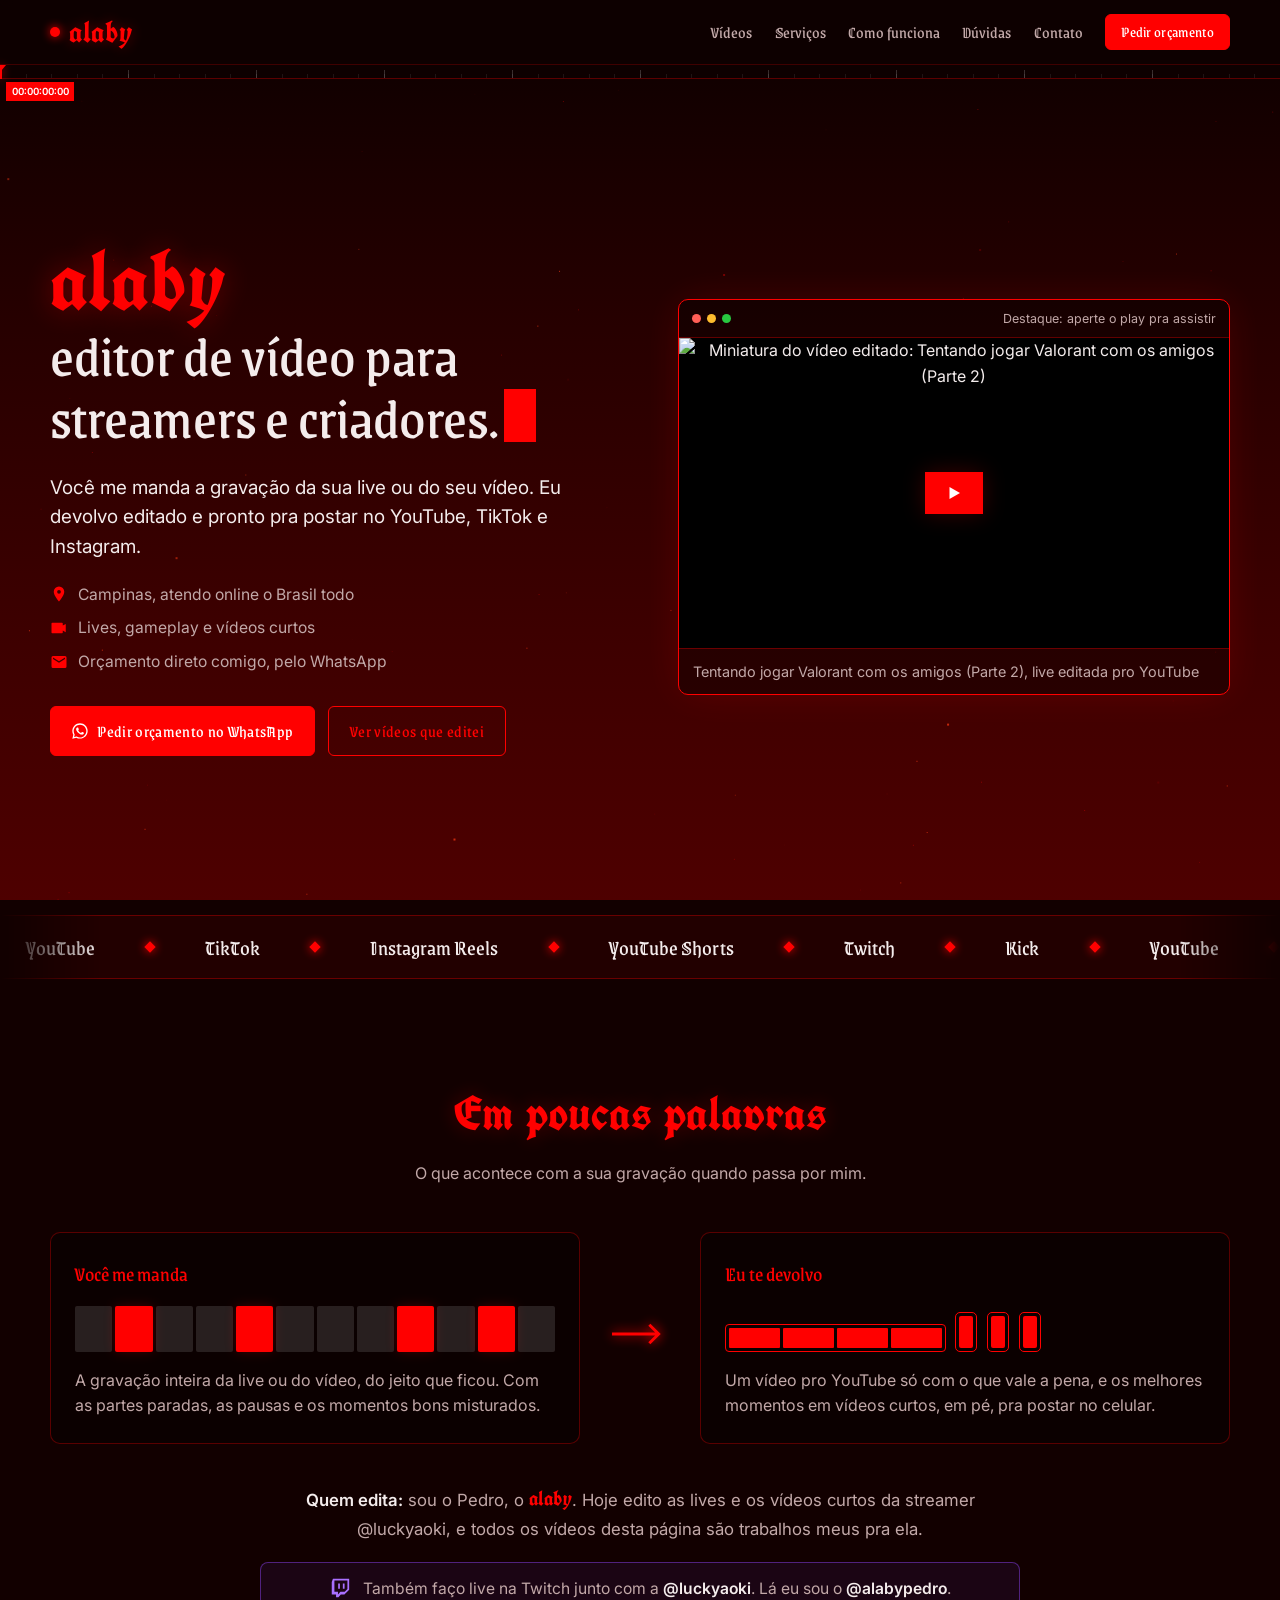
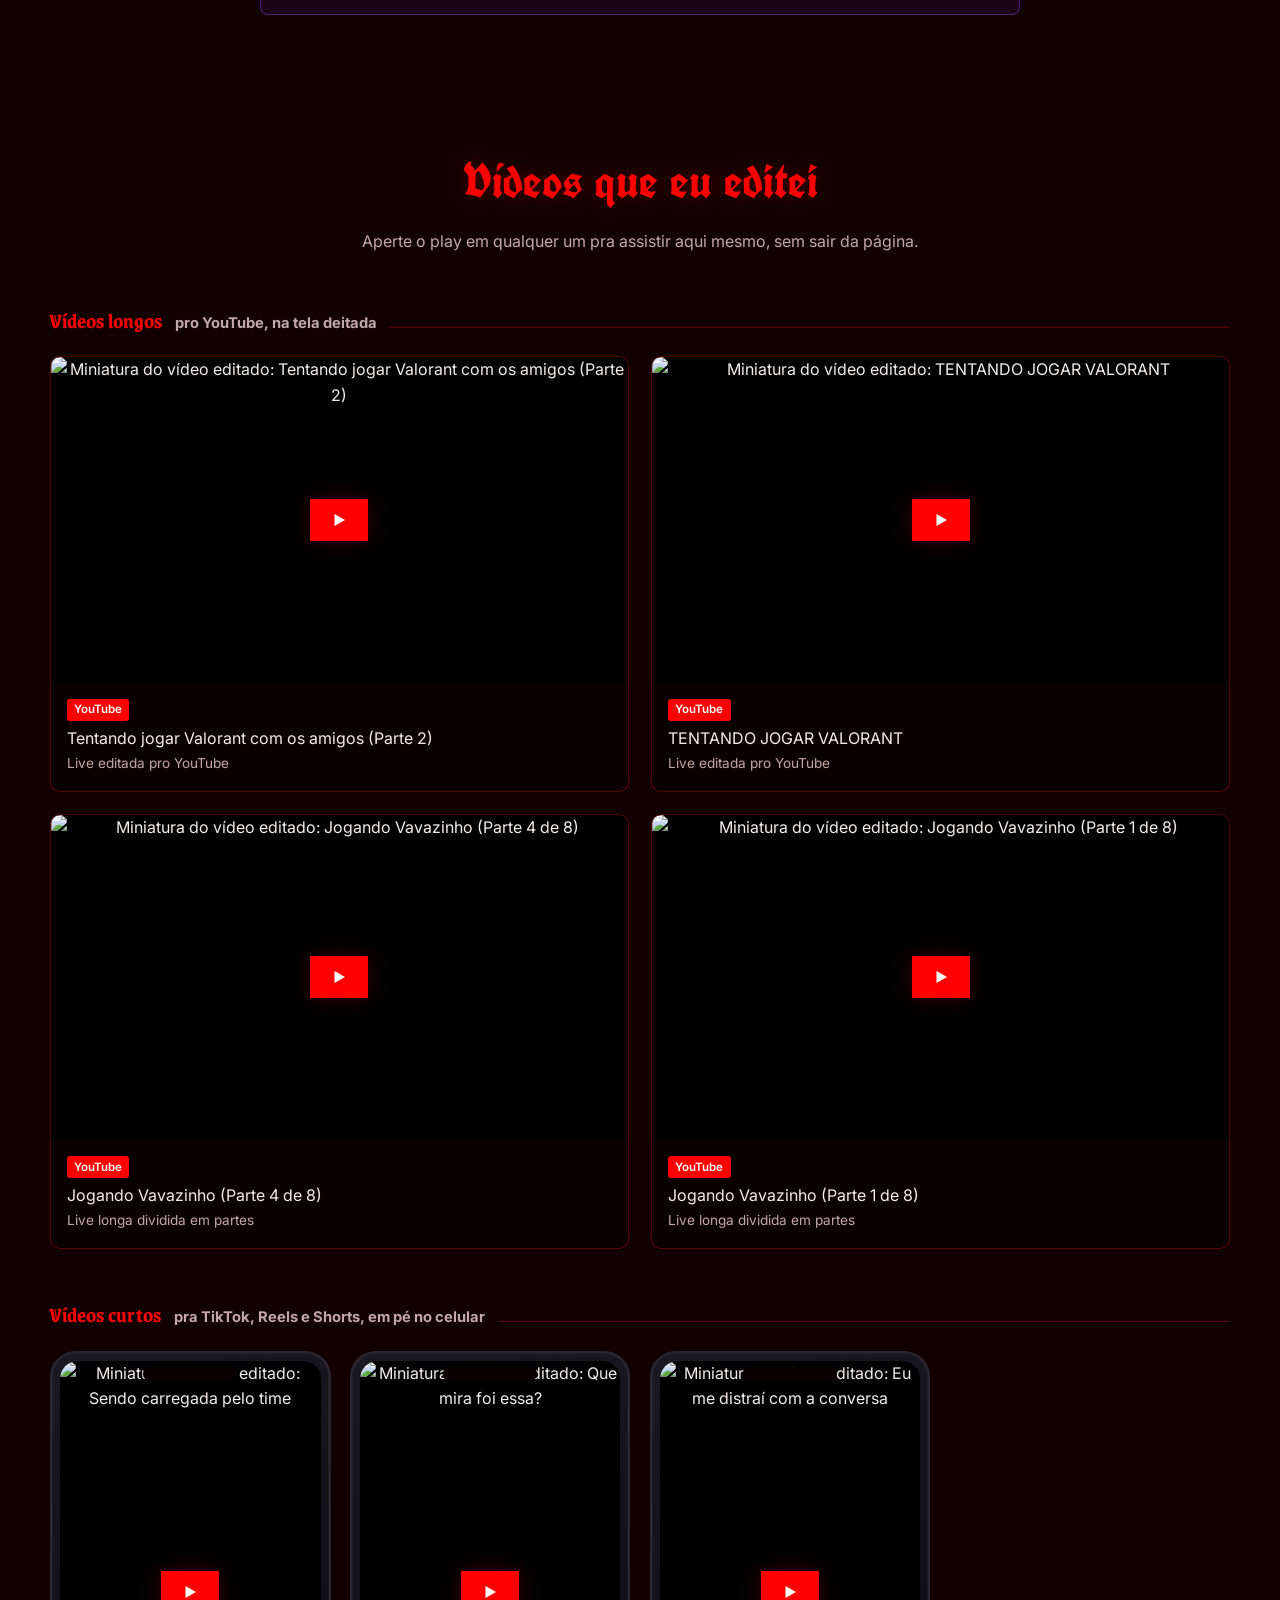
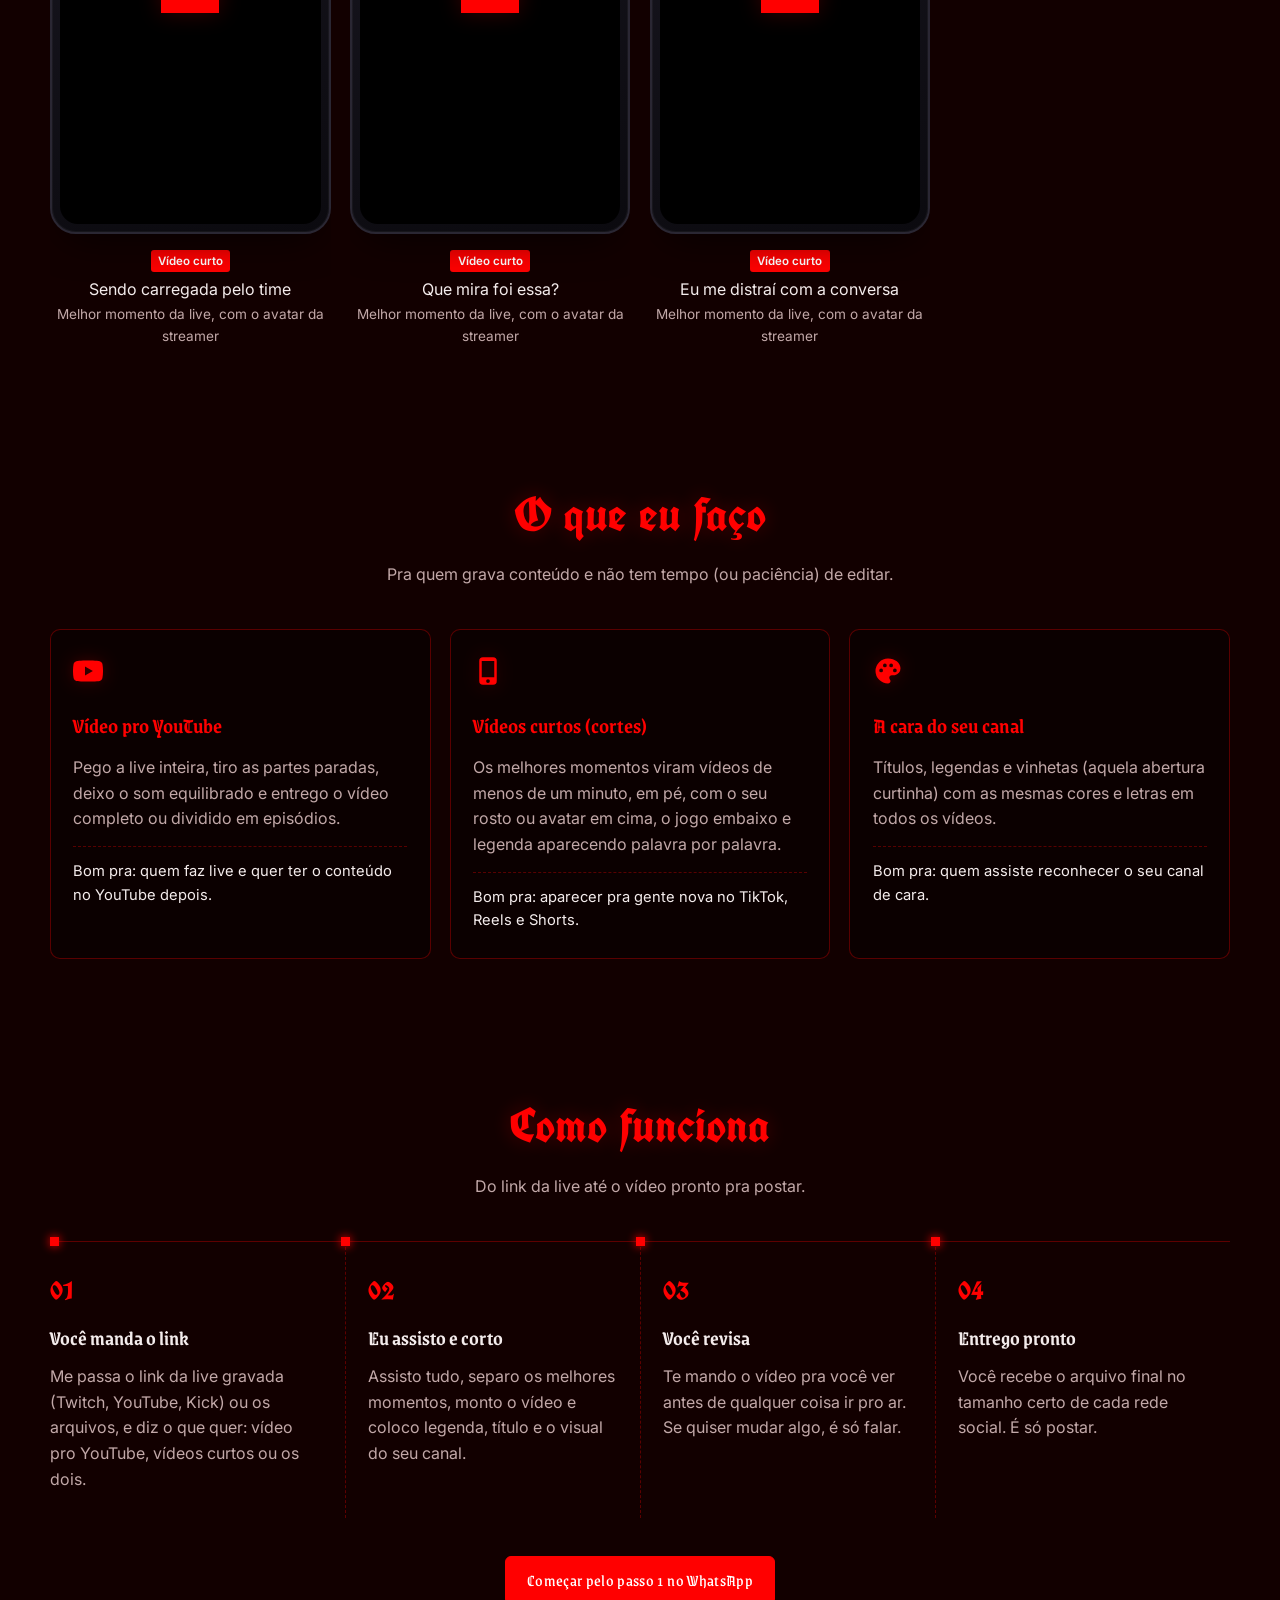
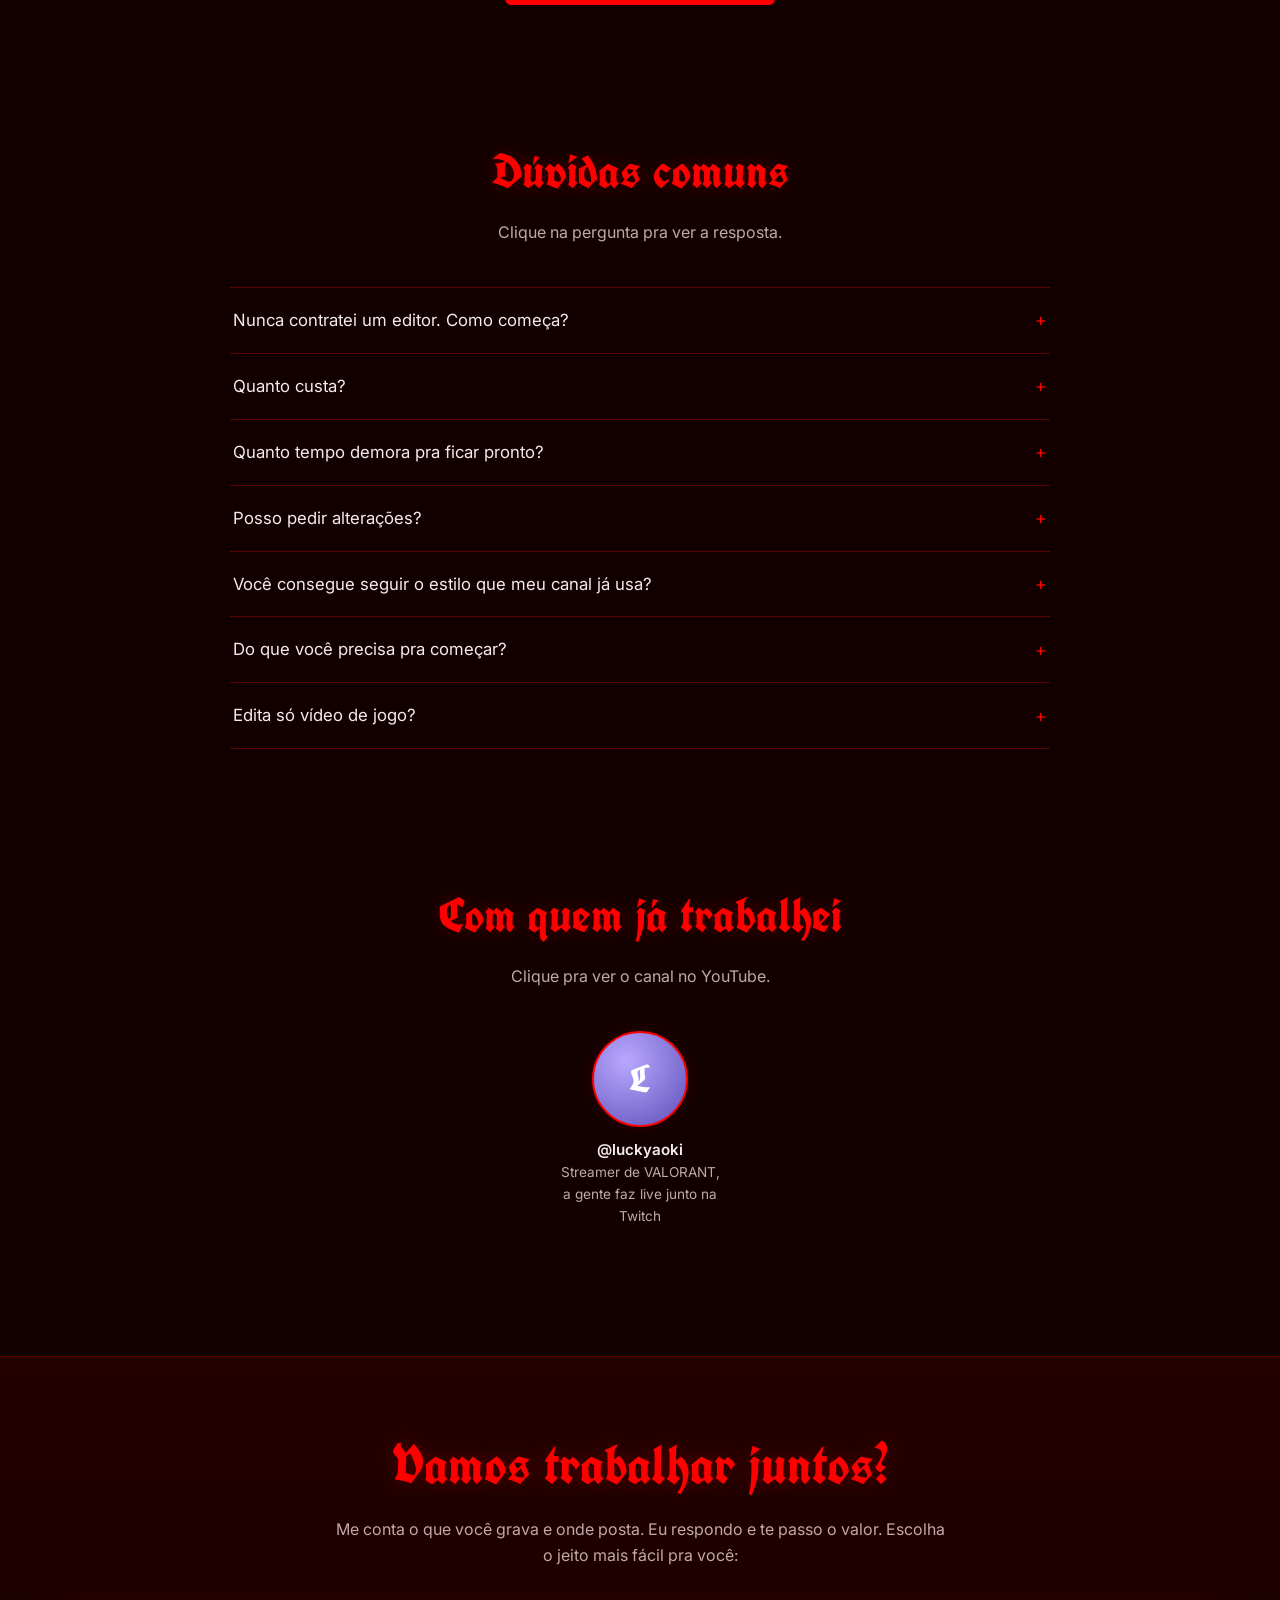
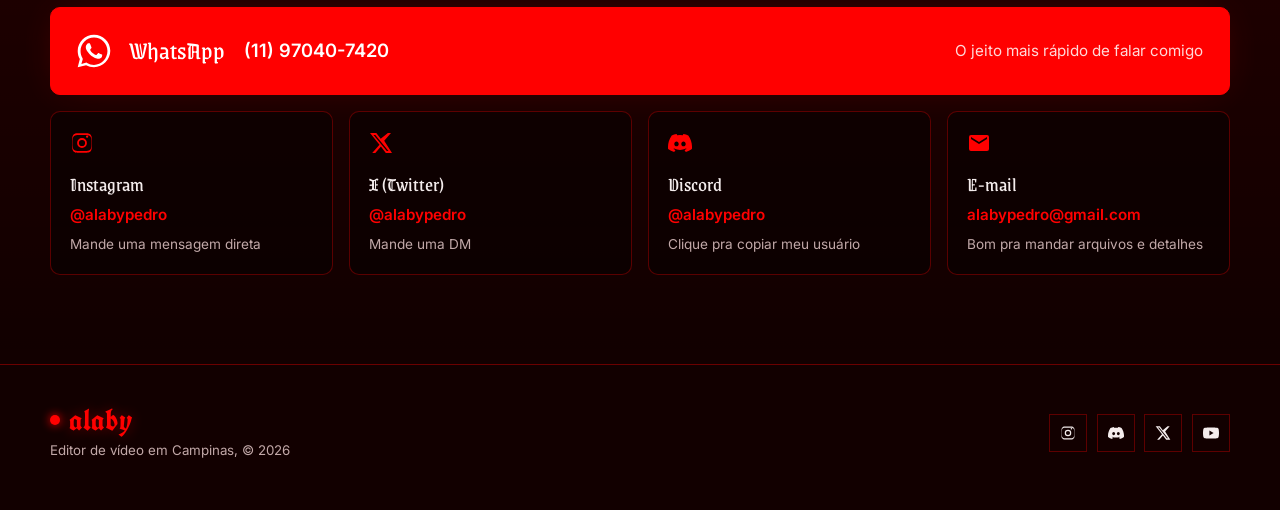
==== commit ff9b68ee: "Campinas e aviso das lives na Twitch com a @luckyaoki Co-Authored-By: Claude Opus 5.5 <noreply@anthr" ====
--- a/index.html
+++ b/index.html
@@ -4,7 +4,7 @@
 <meta charset="UTF-8">
 <meta name="viewport" content="width=device-width, initial-scale=1.0">
 <title>Editor de Vídeo para Streamers e Criadores | Cortes de Live e Reels — alabypedro</title>
-<meta name="description" content="Edito lives, gameplay e cortes verticais pra TikTok, Reels e Shorts. Editor de vídeo em São Paulo para streamers e marcas. Orçamento pelo WhatsApp.">
+<meta name="description" content="Edito lives, gameplay e cortes verticais pra TikTok, Reels e Shorts. Editor de vídeo em Campinas para streamers e marcas. Orçamento pelo WhatsApp.">
 <link rel="canonical" href="https://alabypedro.netlify.app/">
 <meta name="robots" content="index, follow, max-image-preview:large">
 <meta name="theme-color" content="#120000">
@@ -26,7 +26,7 @@
 <meta name="twitter:title" content="alabypedro | Editor de vídeo para streamers e criadores">
 <meta name="twitter:description" content="Lives, gameplay e cortes verticais pra TikTok, Reels e Shorts.">
 <meta name="twitter:image" content="https://alabypedro.netlify.app/og-image.png">
-<script type="application/ld+json">{"@context": "https://schema.org", "@graph": [{"@type": "WebSite", "@id": "https://alabypedro.netlify.app/#site", "url": "https://alabypedro.netlify.app/", "name": "alabypedro", "inLanguage": "pt-BR"}, {"@type": "Person", "@id": "https://alabypedro.netlify.app/#pessoa", "name": "alabypedro", "alternateName": "alaby", "jobTitle": "Editor de vídeo", "url": "https://alabypedro.netlify.app/", "email": "mailto:alabypedro@gmail.com", "telephone": "+55-11-97040-7420", "address": {"@type": "PostalAddress", "addressLocality": "São Paulo", "addressRegion": "SP", "addressCountry": "BR"}, "sameAs": ["https://instagram.com/alabypedro", "https://x.com/alabypedro"], "knowsAbout": ["Edição de vídeo", "Cortes de live", "Edição de gameplay", "Reels", "TikTok", "YouTube Shorts"]}, {"@type": "ProfessionalService", "@id": "https://alabypedro.netlify.app/#servico", "name": "alabypedro | Editor de vídeo para streamers e criadores", "url": "https://alabypedro.netlify.app/", "image": "https://alabypedro.netlify.app/og-image.png", "telephone": "+55-11-97040-7420", "email": "alabypedro@gmail.com", "founder": {"@id": "https://alabypedro.netlify.app/#pessoa"}, "address": {"@type": "PostalAddress", "addressLocality": "São Paulo", "addressRegion": "SP", "addressCountry": "BR"}, "areaServed": [{"@type": "City", "name": "São Paulo"}, {"@type": "Country", "name": "Brasil"}], "description": "Edição de lives, gameplay e cortes verticais para TikTok, Reels e YouTube Shorts, para streamers, criadores e marcas.", "hasOfferCatalog": {"@type": "OfferCatalog", "name": "Serviços de edição", "itemListElement": [{"@type": "Offer", "itemOffered": {"@type": "Service", "name": "Edição de vídeo pro YouTube", "description": "Live inteira ou dividida em episódios, sem as partes paradas e com áudio ajustado."}}, {"@type": "Offer", "itemOffered": {"@type": "Service", "name": "Cortes verticais de live", "description": "Melhores momentos em 9:16 para TikTok, Reels e Shorts, com legenda palavra por palavra."}}, {"@type": "Offer", "itemOffered": {"@type": "Service", "name": "Identidade visual do canal", "description": "Títulos, legendas e vinhetas no mesmo estilo em todos os vídeos."}}]}}, {"@type": "ItemList", "name": "Portfólio de vídeos editados", "itemListElement": [{"@type": "ListItem", "position": 1, "item": {"@type": "VideoObject", "name": "Tentando jogar Valorant com os amigos (Parte 2)", "description": "Live editada pro YouTube. Vídeo editado por alabypedro para o canal @luckyaoki.", "thumbnailUrl": "https://i.ytimg.com/vi/7hfv7-aiIcQ/hqdefault.jpg", "uploadDate": "2026-11-03T05:59:50-08:00", "duration": "PT54M37S", "contentUrl": "https://www.youtube.com/watch?v=7hfv7-aiIcQ", "embedUrl": "https://www.youtube.com/embed/7hfv7-aiIcQ"}}, {"@type": "ListItem", "position": 2, "item": {"@type": "VideoObject", "name": "TENTANDO JOGAR VALORANT", "description": "Live editada pro YouTube. Vídeo editado por alabypedro para o canal @luckyaoki.", "thumbnailUrl": "https://i.ytimg.com/vi/wJVxqzJ5WPo/hqdefault.jpg", "uploadDate": "2026-10-29T11:31:19-07:00", "duration": "PT51M49S", "contentUrl": "https://www.youtube.com/watch?v=wJVxqzJ5WPo", "embedUrl": "https://www.youtube.com/embed/wJVxqzJ5WPo"}}, {"@type": "ListItem", "position": 3, "item": {"@type": "VideoObject", "name": "Jogando Vavazinho (Parte 4 de 8)", "description": "Live longa dividida em partes. Vídeo editado por alabypedro para o canal @luckyaoki.", "thumbnailUrl": "https://i.ytimg.com/vi/EZk2InMFTOo/hqdefault.jpg", "uploadDate": "2026-10-30T17:48:09-07:00", "duration": "PT15M0S", "contentUrl": "https://www.youtube.com/watch?v=EZk2InMFTOo", "embedUrl": "https://www.youtube.com/embed/EZk2InMFTOo"}}, {"@type": "ListItem", "position": 4, "item": {"@type": "VideoObject", "name": "Jogando Vavazinho (Parte 1 de 8)", "description": "Live longa dividida em partes. Vídeo editado por alabypedro para o canal @luckyaoki.", "thumbnailUrl": "https://i.ytimg.com/vi/0kzje3w0i-Y/hqdefault.jpg", "uploadDate": "2026-10-30T17:41:42-07:00", "duration": "PT15M1S", "contentUrl": "https://www.youtube.com/watch?v=0kzje3w0i-Y", "embedUrl": "https://www.youtube.com/embed/0kzje3w0i-Y"}}, {"@type": "ListItem", "position": 5, "item": {"@type": "VideoObject", "name": "Sendo carregada pelo time", "description": "Melhor momento da live, com o avatar da streamer. Vídeo editado por alabypedro para o canal @luckyaoki.", "thumbnailUrl": "https://i.ytimg.com/vi/Uj9Tvdovr3c/hqdefault.jpg", "uploadDate": "2026-11-05T11:44:24-08:00", "duration": "PT0M31S", "contentUrl": "https://www.youtube.com/watch?v=Uj9Tvdovr3c", "embedUrl": "https://www.youtube.com/embed/Uj9Tvdovr3c"}}, {"@type": "ListItem", "position": 6, "item": {"@type": "VideoObject", "name": "Que mira foi essa?", "description": "Melhor momento da live, com o avatar da streamer. Vídeo editado por alabypedro para o canal @luckyaoki.", "thumbnailUrl": "https://i.ytimg.com/vi/6OrBmicwKIs/hqdefault.jpg", "uploadDate": "2026-09-26T10:19:39-07:00", "duration": "PT0M31S", "contentUrl": "https://www.youtube.com/watch?v=6OrBmicwKIs", "embedUrl": "https://www.youtube.com/embed/6OrBmicwKIs"}}, {"@type": "ListItem", "position": 7, "item": {"@type": "VideoObject", "name": "Eu me distraí com a conversa", "description": "Melhor momento da live, com o avatar da streamer. Vídeo editado por alabypedro para o canal @luckyaoki.", "thumbnailUrl": "https://i.ytimg.com/vi/WINFbtwAL9c/hqdefault.jpg", "uploadDate": "2026-09-28T13:59:57-07:00", "duration": "PT0M31S", "contentUrl": "https://www.youtube.com/watch?v=WINFbtwAL9c", "embedUrl": "https://www.youtube.com/embed/WINFbtwAL9c"}}]}, {"@type": "FAQPage", "mainEntity": [{"@type": "Question", "name": "Nunca contratei um editor. Como começa?", "acceptedAnswer": {"@type": "Answer", "text": "Me chama no WhatsApp e conta o que você faz (live, vídeo, podcast) e onde posta. Eu te explico o que dá pra fazer com o seu material e te passo o valor. Você não precisa entender nada de edição."}}, {"@type": "Question", "name": "Quanto custa?", "acceptedAnswer": {"@type": "Answer", "text": "Depende da duração da live e de quantos cortes você quer. Me chama no WhatsApp com o link que eu te passo o valor por vídeo ou por pacote mensal."}}, {"@type": "Question", "name": "Quanto tempo demora pra ficar pronto?", "acceptedAnswer": {"@type": "Answer", "text": "O prazo é combinado no orçamento, de acordo com o tamanho do material e a quantidade de vídeos por semana."}}, {"@type": "Question", "name": "Posso pedir alterações?", "acceptedAnswer": {"@type": "Answer", "text": "Sim. Você assiste antes de postar e eu ajusto o que precisar."}}, {"@type": "Question", "name": "Você consegue seguir o estilo que meu canal já usa?", "acceptedAnswer": {"@type": "Answer", "text": "Consigo. Me manda dois ou três vídeos que você gosta e eu sigo a mesma linha de legenda, cortes e ritmo."}}, {"@type": "Question", "name": "Do que você precisa pra começar?", "acceptedAnswer": {"@type": "Answer", "text": "Só o link da live gravada (Twitch, YouTube, Kick) ou os arquivos do vídeo. Se tiver avatar, logo ou as cores do canal, manda junto."}}, {"@type": "Question", "name": "Edita só vídeo de jogo?", "acceptedAnswer": {"@type": "Answer", "text": "Meu forte é jogo e live, mas também edito vídeo falado, podcast e conteúdo de marca pra Reels e TikTok."}}]}]}</script>
+<script type="application/ld+json">{"@context": "https://schema.org", "@graph": [{"@type": "WebSite", "@id": "https://alabypedro.netlify.app/#site", "url": "https://alabypedro.netlify.app/", "name": "alabypedro", "inLanguage": "pt-BR"}, {"@type": "Person", "@id": "https://alabypedro.netlify.app/#pessoa", "name": "alabypedro", "alternateName": "alaby", "jobTitle": "Editor de vídeo", "url": "https://alabypedro.netlify.app/", "email": "mailto:alabypedro@gmail.com", "telephone": "+55-11-97040-7420", "address": {"@type": "PostalAddress", "addressLocality": "Campinas", "addressRegion": "SP", "addressCountry": "BR"}, "sameAs": ["https://instagram.com/alabypedro", "https://x.com/alabypedro"], "knowsAbout": ["Edição de vídeo", "Cortes de live", "Edição de gameplay", "Reels", "TikTok", "YouTube Shorts"]}, {"@type": "ProfessionalService", "@id": "https://alabypedro.netlify.app/#servico", "name": "alabypedro | Editor de vídeo para streamers e criadores", "url": "https://alabypedro.netlify.app/", "image": "https://alabypedro.netlify.app/og-image.png", "telephone": "+55-11-97040-7420", "email": "alabypedro@gmail.com", "founder": {"@id": "https://alabypedro.netlify.app/#pessoa"}, "address": {"@type": "PostalAddress", "addressLocality": "Campinas", "addressRegion": "SP", "addressCountry": "BR"}, "areaServed": [{"@type": "City", "name": "Campinas"}, {"@type": "Country", "name": "Brasil"}], "description": "Edição de lives, gameplay e cortes verticais para TikTok, Reels e YouTube Shorts, para streamers, criadores e marcas.", "hasOfferCatalog": {"@type": "OfferCatalog", "name": "Serviços de edição", "itemListElement": [{"@type": "Offer", "itemOffered": {"@type": "Service", "name": "Edição de vídeo pro YouTube", "description": "Live inteira ou dividida em episódios, sem as partes paradas e com áudio ajustado."}}, {"@type": "Offer", "itemOffered": {"@type": "Service", "name": "Cortes verticais de live", "description": "Melhores momentos em 9:16 para TikTok, Reels e Shorts, com legenda palavra por palavra."}}, {"@type": "Offer", "itemOffered": {"@type": "Service", "name": "Identidade visual do canal", "description": "Títulos, legendas e vinhetas no mesmo estilo em todos os vídeos."}}]}}, {"@type": "ItemList", "name": "Portfólio de vídeos editados", "itemListElement": [{"@type": "ListItem", "position": 1, "item": {"@type": "VideoObject", "name": "Tentando jogar Valorant com os amigos (Parte 2)", "description": "Live editada pro YouTube. Vídeo editado por alabypedro para o canal @luckyaoki.", "thumbnailUrl": "https://i.ytimg.com/vi/7hfv7-aiIcQ/hqdefault.jpg", "uploadDate": "2026-11-03T05:59:50-08:00", "duration": "PT54M37S", "contentUrl": "https://www.youtube.com/watch?v=7hfv7-aiIcQ", "embedUrl": "https://www.youtube.com/embed/7hfv7-aiIcQ"}}, {"@type": "ListItem", "position": 2, "item": {"@type": "VideoObject", "name": "TENTANDO JOGAR VALORANT", "description": "Live editada pro YouTube. Vídeo editado por alabypedro para o canal @luckyaoki.", "thumbnailUrl": "https://i.ytimg.com/vi/wJVxqzJ5WPo/hqdefault.jpg", "uploadDate": "2026-10-29T11:31:19-07:00", "duration": "PT51M49S", "contentUrl": "https://www.youtube.com/watch?v=wJVxqzJ5WPo", "embedUrl": "https://www.youtube.com/embed/wJVxqzJ5WPo"}}, {"@type": "ListItem", "position": 3, "item": {"@type": "VideoObject", "name": "Jogando Vavazinho (Parte 4 de 8)", "description": "Live longa dividida em partes. Vídeo editado por alabypedro para o canal @luckyaoki.", "thumbnailUrl": "https://i.ytimg.com/vi/EZk2InMFTOo/hqdefault.jpg", "uploadDate": "2026-10-30T17:48:09-07:00", "duration": "PT15M0S", "contentUrl": "https://www.youtube.com/watch?v=EZk2InMFTOo", "embedUrl": "https://www.youtube.com/embed/EZk2InMFTOo"}}, {"@type": "ListItem", "position": 4, "item": {"@type": "VideoObject", "name": "Jogando Vavazinho (Parte 1 de 8)", "description": "Live longa dividida em partes. Vídeo editado por alabypedro para o canal @luckyaoki.", "thumbnailUrl": "https://i.ytimg.com/vi/0kzje3w0i-Y/hqdefault.jpg", "uploadDate": "2026-10-30T17:41:42-07:00", "duration": "PT15M1S", "contentUrl": "https://www.youtube.com/watch?v=0kzje3w0i-Y", "embedUrl": "https://www.youtube.com/embed/0kzje3w0i-Y"}}, {"@type": "ListItem", "position": 5, "item": {"@type": "VideoObject", "name": "Sendo carregada pelo time", "description": "Melhor momento da live, com o avatar da streamer. Vídeo editado por alabypedro para o canal @luckyaoki.", "thumbnailUrl": "https://i.ytimg.com/vi/Uj9Tvdovr3c/hqdefault.jpg", "uploadDate": "2026-11-05T11:44:24-08:00", "duration": "PT0M31S", "contentUrl": "https://www.youtube.com/watch?v=Uj9Tvdovr3c", "embedUrl": "https://www.youtube.com/embed/Uj9Tvdovr3c"}}, {"@type": "ListItem", "position": 6, "item": {"@type": "VideoObject", "name": "Que mira foi essa?", "description": "Melhor momento da live, com o avatar da streamer. Vídeo editado por alabypedro para o canal @luckyaoki.", "thumbnailUrl": "https://i.ytimg.com/vi/6OrBmicwKIs/hqdefault.jpg", "uploadDate": "2026-09-26T10:19:39-07:00", "duration": "PT0M31S", "contentUrl": "https://www.youtube.com/watch?v=6OrBmicwKIs", "embedUrl": "https://www.youtube.com/embed/6OrBmicwKIs"}}, {"@type": "ListItem", "position": 7, "item": {"@type": "VideoObject", "name": "Eu me distraí com a conversa", "description": "Melhor momento da live, com o avatar da streamer. Vídeo editado por alabypedro para o canal @luckyaoki.", "thumbnailUrl": "https://i.ytimg.com/vi/WINFbtwAL9c/hqdefault.jpg", "uploadDate": "2026-09-28T13:59:57-07:00", "duration": "PT0M31S", "contentUrl": "https://www.youtube.com/watch?v=WINFbtwAL9c", "embedUrl": "https://www.youtube.com/embed/WINFbtwAL9c"}}]}, {"@type": "FAQPage", "mainEntity": [{"@type": "Question", "name": "Nunca contratei um editor. Como começa?", "acceptedAnswer": {"@type": "Answer", "text": "Me chama no WhatsApp e conta o que você faz (live, vídeo, podcast) e onde posta. Eu te explico o que dá pra fazer com o seu material e te passo o valor. Você não precisa entender nada de edição."}}, {"@type": "Question", "name": "Quanto custa?", "acceptedAnswer": {"@type": "Answer", "text": "Depende da duração da live e de quantos cortes você quer. Me chama no WhatsApp com o link que eu te passo o valor por vídeo ou por pacote mensal."}}, {"@type": "Question", "name": "Quanto tempo demora pra ficar pronto?", "acceptedAnswer": {"@type": "Answer", "text": "O prazo é combinado no orçamento, de acordo com o tamanho do material e a quantidade de vídeos por semana."}}, {"@type": "Question", "name": "Posso pedir alterações?", "acceptedAnswer": {"@type": "Answer", "text": "Sim. Você assiste antes de postar e eu ajusto o que precisar."}}, {"@type": "Question", "name": "Você consegue seguir o estilo que meu canal já usa?", "acceptedAnswer": {"@type": "Answer", "text": "Consigo. Me manda dois ou três vídeos que você gosta e eu sigo a mesma linha de legenda, cortes e ritmo."}}, {"@type": "Question", "name": "Do que você precisa pra começar?", "acceptedAnswer": {"@type": "Answer", "text": "Só o link da live gravada (Twitch, YouTube, Kick) ou os arquivos do vídeo. Se tiver avatar, logo ou as cores do canal, manda junto."}}, {"@type": "Question", "name": "Edita só vídeo de jogo?", "acceptedAnswer": {"@type": "Answer", "text": "Meu forte é jogo e live, mas também edito vídeo falado, podcast e conteúdo de marca pra Reels e TikTok."}}]}]}</script>
 <link rel="preconnect" href="https://fonts.googleapis.com">
 <link rel="preconnect" href="https://fonts.gstatic.com" crossorigin>
 <link href="https://fonts.googleapis.com/css2?family=UnifrakturCook:wght@700&family=Grenze+Gotisch:wght@400;600;700&family=Inter:wght@400;500;600&display=swap" rel="stylesheet">
@@ -61,7 +61,7 @@
       <h1><span class="nick">alaby</span> <span class="red" style="display:inline"><span id="typed">editor de vídeo para streamers e criadores.</span><span class="caret" aria-hidden="true"></span></span></h1>
       <p class="lead">Você me manda a gravação da sua live ou do seu vídeo. Eu devolvo editado e pronto pra postar no YouTube, TikTok e Instagram.</p>
       <ul class="facts">
-        <li><svg viewBox="0 0 24 24" aria-hidden="true"><path d="M12 2a7 7 0 00-7 7c0 5.2 7 13 7 13s7-7.8 7-13a7 7 0 00-7-7zm0 9.5A2.5 2.5 0 1112 6.5a2.5 2.5 0 010 5z"/></svg>São Paulo, atendo online o Brasil todo</li>
+        <li><svg viewBox="0 0 24 24" aria-hidden="true"><path d="M12 2a7 7 0 00-7 7c0 5.2 7 13 7 13s7-7.8 7-13a7 7 0 00-7-7zm0 9.5A2.5 2.5 0 1112 6.5a2.5 2.5 0 010 5z"/></svg>Campinas, atendo online o Brasil todo</li>
         <li><svg viewBox="0 0 24 24" aria-hidden="true"><path d="M21 6.5l-4 2.3V6a1 1 0 00-1-1H3a1 1 0 00-1 1v12a1 1 0 001 1h13a1 1 0 001-1v-2.8l4 2.3V6.5z"/></svg>Lives, gameplay e vídeos curtos</li>
         <li><svg viewBox="0 0 24 24" aria-hidden="true"><path d="M20 4H4a2 2 0 00-2 2v12a2 2 0 002 2h16a2 2 0 002-2V6a2 2 0 00-2-2zm0 4l-8 5-8-5V6l8 5 8-5v2z"/></svg>Orçamento direto comigo, pelo WhatsApp</li>
       </ul>
@@ -107,6 +107,7 @@
       </div>
     </div>
     <p class="about"><strong>Quem edita:</strong> sou o Pedro, o <span class="nick-inline">alaby</span>. Hoje edito as lives e os vídeos curtos da streamer @luckyaoki, e todos os vídeos desta página são trabalhos meus pra ela.</p>
+    <p class="live-note"><svg viewBox="0 0 24 24" aria-hidden="true"><path d="M4.3 2L3 5.4v13.8h4.7V22h2.6l2.6-2.8h3.9L22 14V2H4.3zm15.8 11.1l-3 3.1h-4.7L9.8 19v-2.8H5.9V3.9h14.2v9.2zM17 7.2h-1.9v5.5H17V7.2zm-5.1 0H10v5.5h1.9V7.2z"/></svg><span>Também faço live na Twitch junto com a <strong>@luckyaoki</strong>. Lá eu sou o <strong>@alabypedro</strong>.</span></p>
   </section>
 
   <section class="block wrap" id="projetos">
@@ -219,7 +220,7 @@
     <div class="clients">
       <a class="client" href="https://www.youtube.com/@LuckyAoki" target="_blank" rel="noopener">
         <span class="pic" aria-hidden="true">L</span>
-        <span><strong>@luckyaoki</strong>Streamer de VALORANT</span>
+        <span><strong>@luckyaoki</strong>Streamer de VALORANT, a gente faz live junto na Twitch</span>
       </a>
     </div>
   </section>
@@ -256,7 +257,7 @@
   <div class="wrap">
     <div>
       <a class="logo" href="#topo"><span class="rec" aria-hidden="true"></span>alaby</a>
-      <small>Editor de vídeo em São Paulo, © 2026</small>
+      <small>Editor de vídeo em Campinas, © 2026</small>
     </div>
     <div class="socials">
       <a href="https://instagram.com/alabypedro" target="_blank" rel="noopener" aria-label="Instagram"><svg viewBox="0 0 24 24"><path d="M12 2.2c3.2 0 3.6 0 4.8.1 1.2.1 1.8.2 2.2.4.6.2 1 .5 1.4.9.4.4.7.8.9 1.4.2.4.4 1 .4 2.2.1 1.3.1 1.6.1 4.8s0 3.6-.1 4.8c-.1 1.2-.2 1.8-.4 2.2-.2.6-.5 1-.9 1.4-.4.4-.8.7-1.4.9-.4.2-1 .4-2.2.4-1.3.1-1.6.1-4.8.1s-3.6 0-4.8-.1c-1.2-.1-1.8-.2-2.2-.4-.6-.2-1-.5-1.4-.9-.4-.4-.7-.8-.9-1.4-.2-.4-.4-1-.4-2.2C2.2 15.6 2.2 15.2 2.2 12s0-3.6.1-4.8c.1-1.2.2-1.8.4-2.2.2-.6.5-1 .9-1.4.4-.4.8-.7 1.4-.9.4-.2 1-.4 2.2-.4C8.4 2.2 8.8 2.2 12 2.2zm0 1.8c-3.1 0-3.5 0-4.7.1-1.1.1-1.7.2-2.1.4-.5.2-.9.4-1.3.8-.4.4-.6.8-.8 1.3-.2.4-.3 1-.4 2.1C2.6 9.9 2.6 10.3 2.6 12s0 2.1.1 3.3c.1 1.1.2 1.7.4 2.1.2.5.4.9.8 1.3.4.4.8.6 1.3.8.4.2 1 .3 2.1.4 1.2.1 1.6.1 4.7.1s3.5 0 4.7-.1c1.1-.1 1.7-.2 2.1-.4.5-.2.9-.4 1.3-.8.4-.4.6-.8.8-1.3.2-.4.3-1 .4-2.1.1-1.2.1-1.6.1-3.3s0-2.1-.1-3.3c-.1-1.1-.2-1.7-.4-2.1-.2-.5-.4-.9-.8-1.3-.4-.4-.8-.6-1.3-.8-.4-.2-1-.3-2.1-.4C15.5 4 15.1 4 12 4zm0 3.1a4.9 4.9 0 110 9.8 4.9 4.9 0 010-9.8zm0 8a3.1 3.1 0 100-6.2 3.1 3.1 0 000 6.2zm5.1-8.3a1.1 1.1 0 110-2.3 1.1 1.1 0 010 2.3z"/></svg></a>
--- a/style.css
+++ b/style.css
@@ -111,6 +111,9 @@
 .out-v b{display:block;height:100%;background:var(--red);border-radius:2px}
 .about{max-width:760px;margin:2.4rem auto 0;text-align:center;color:var(--muted);font-size:1.05rem}
 .about strong{color:var(--text);font-weight:600}
+.live-note{display:flex;align-items:center;justify-content:center;gap:.7rem;max-width:760px;margin:1.2rem auto 0;padding:.8rem 1.1rem;border:1px solid rgba(145,70,255,.45);border-radius:8px;background:rgba(145,70,255,.08);color:var(--muted);font-size:.98rem;text-align:left}
+.live-note svg{width:22px;height:22px;fill:#A970FF;flex:none}
+.live-note strong{color:var(--text);font-weight:600}
 .nick-inline{font-family:var(--gothic);font-weight:700;color:var(--red);font-size:1.25em}
 
 /* players */
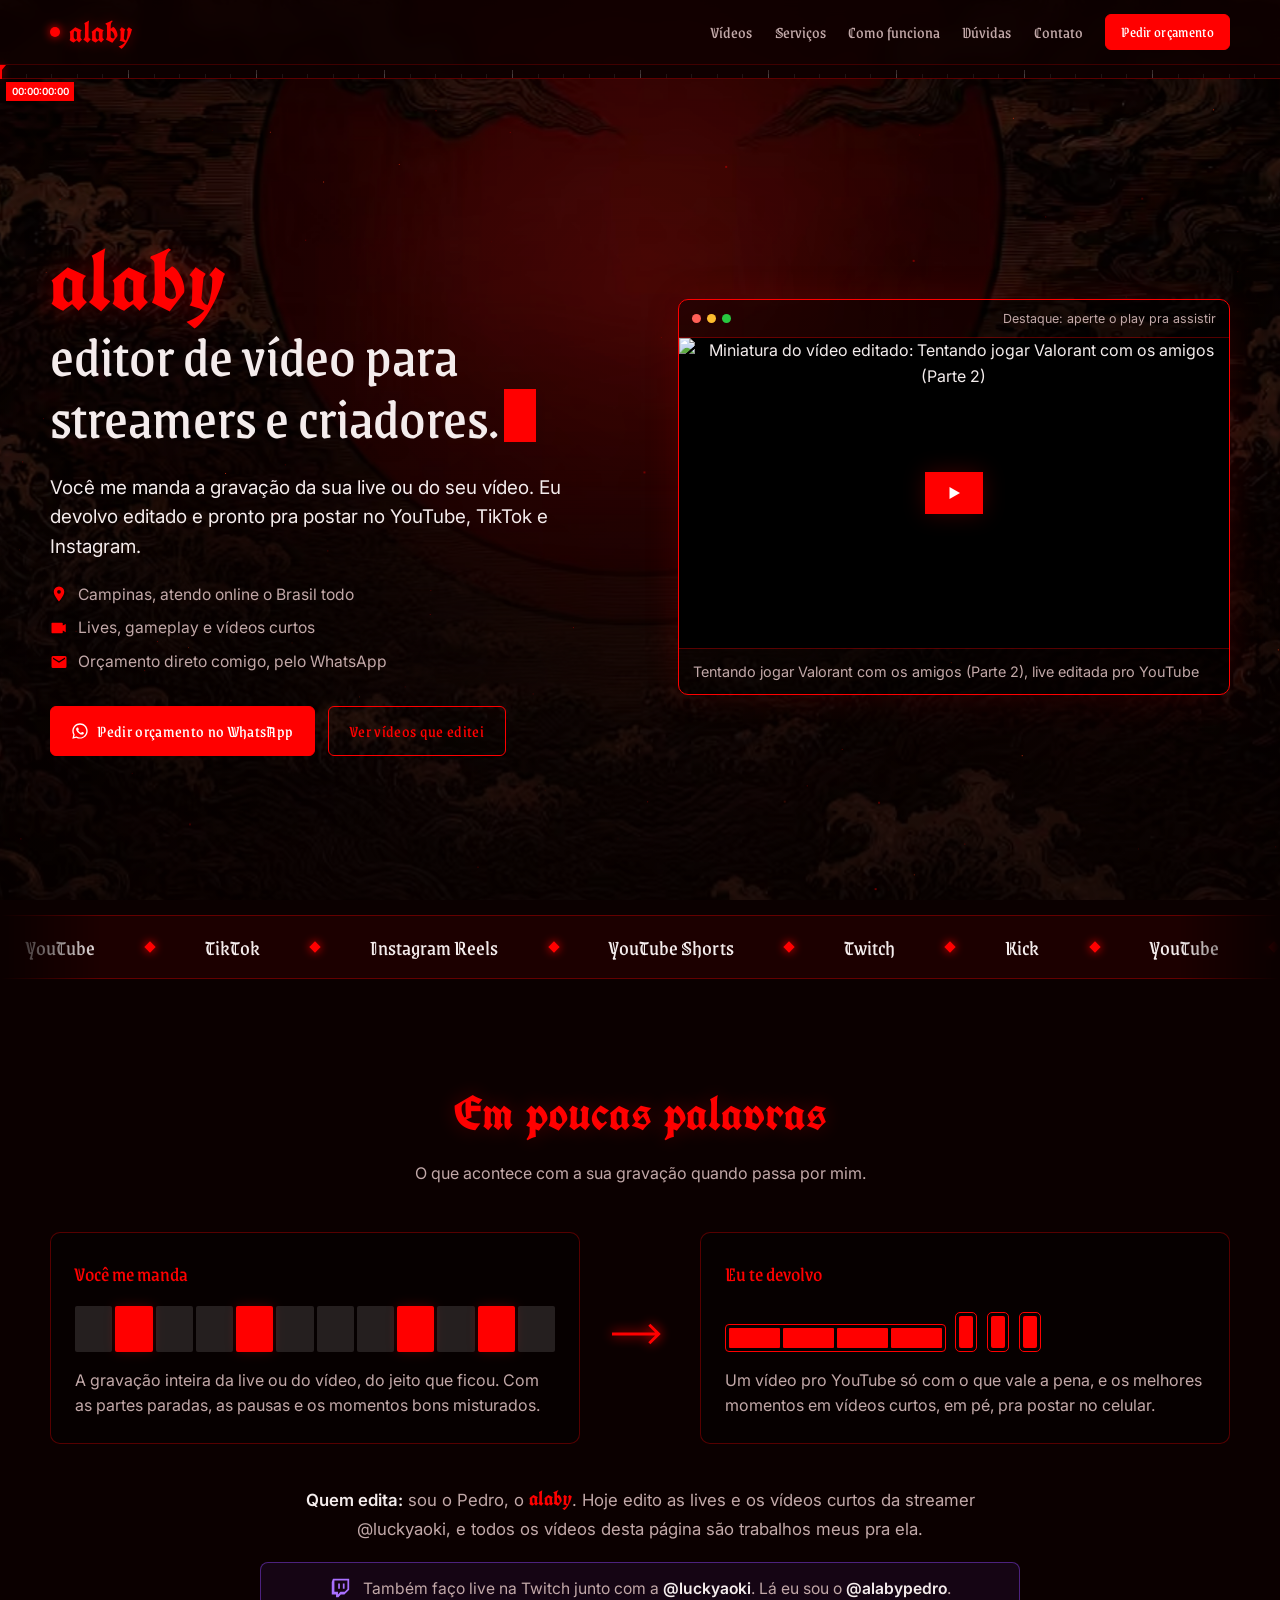
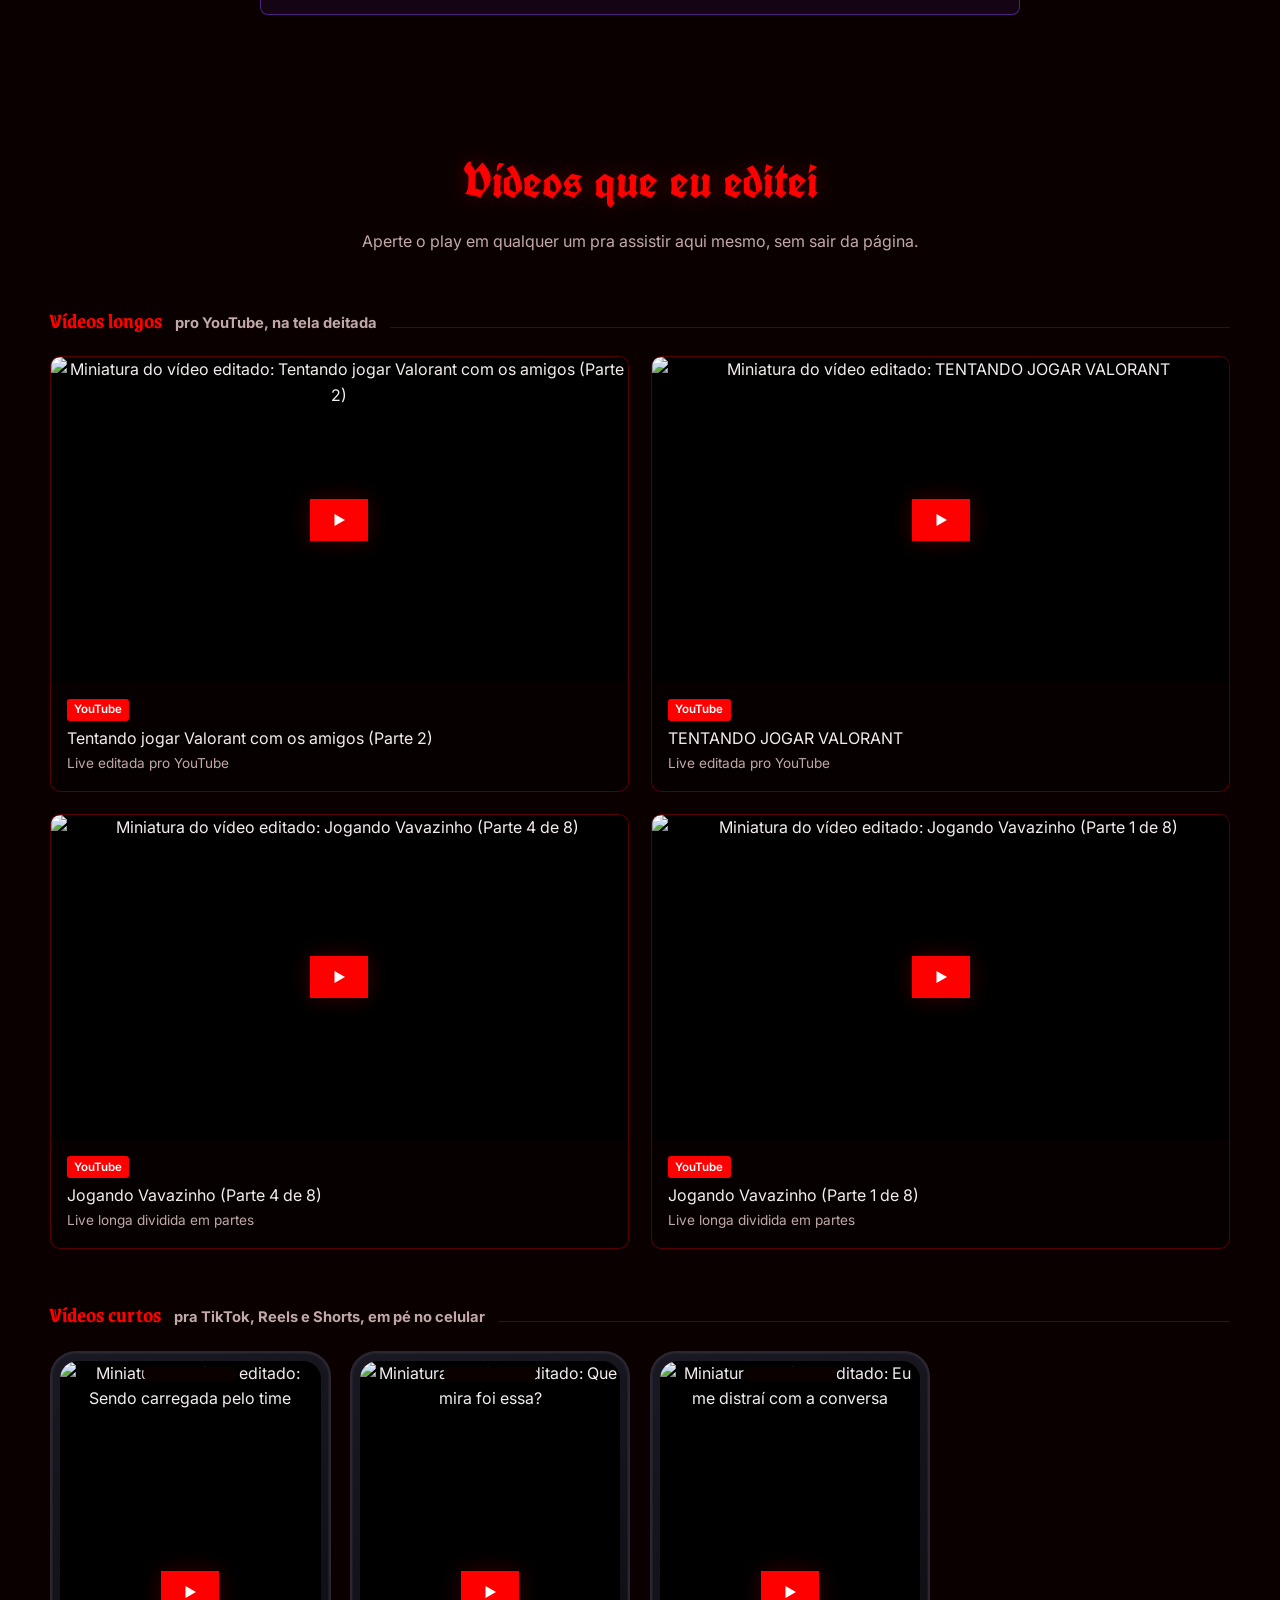
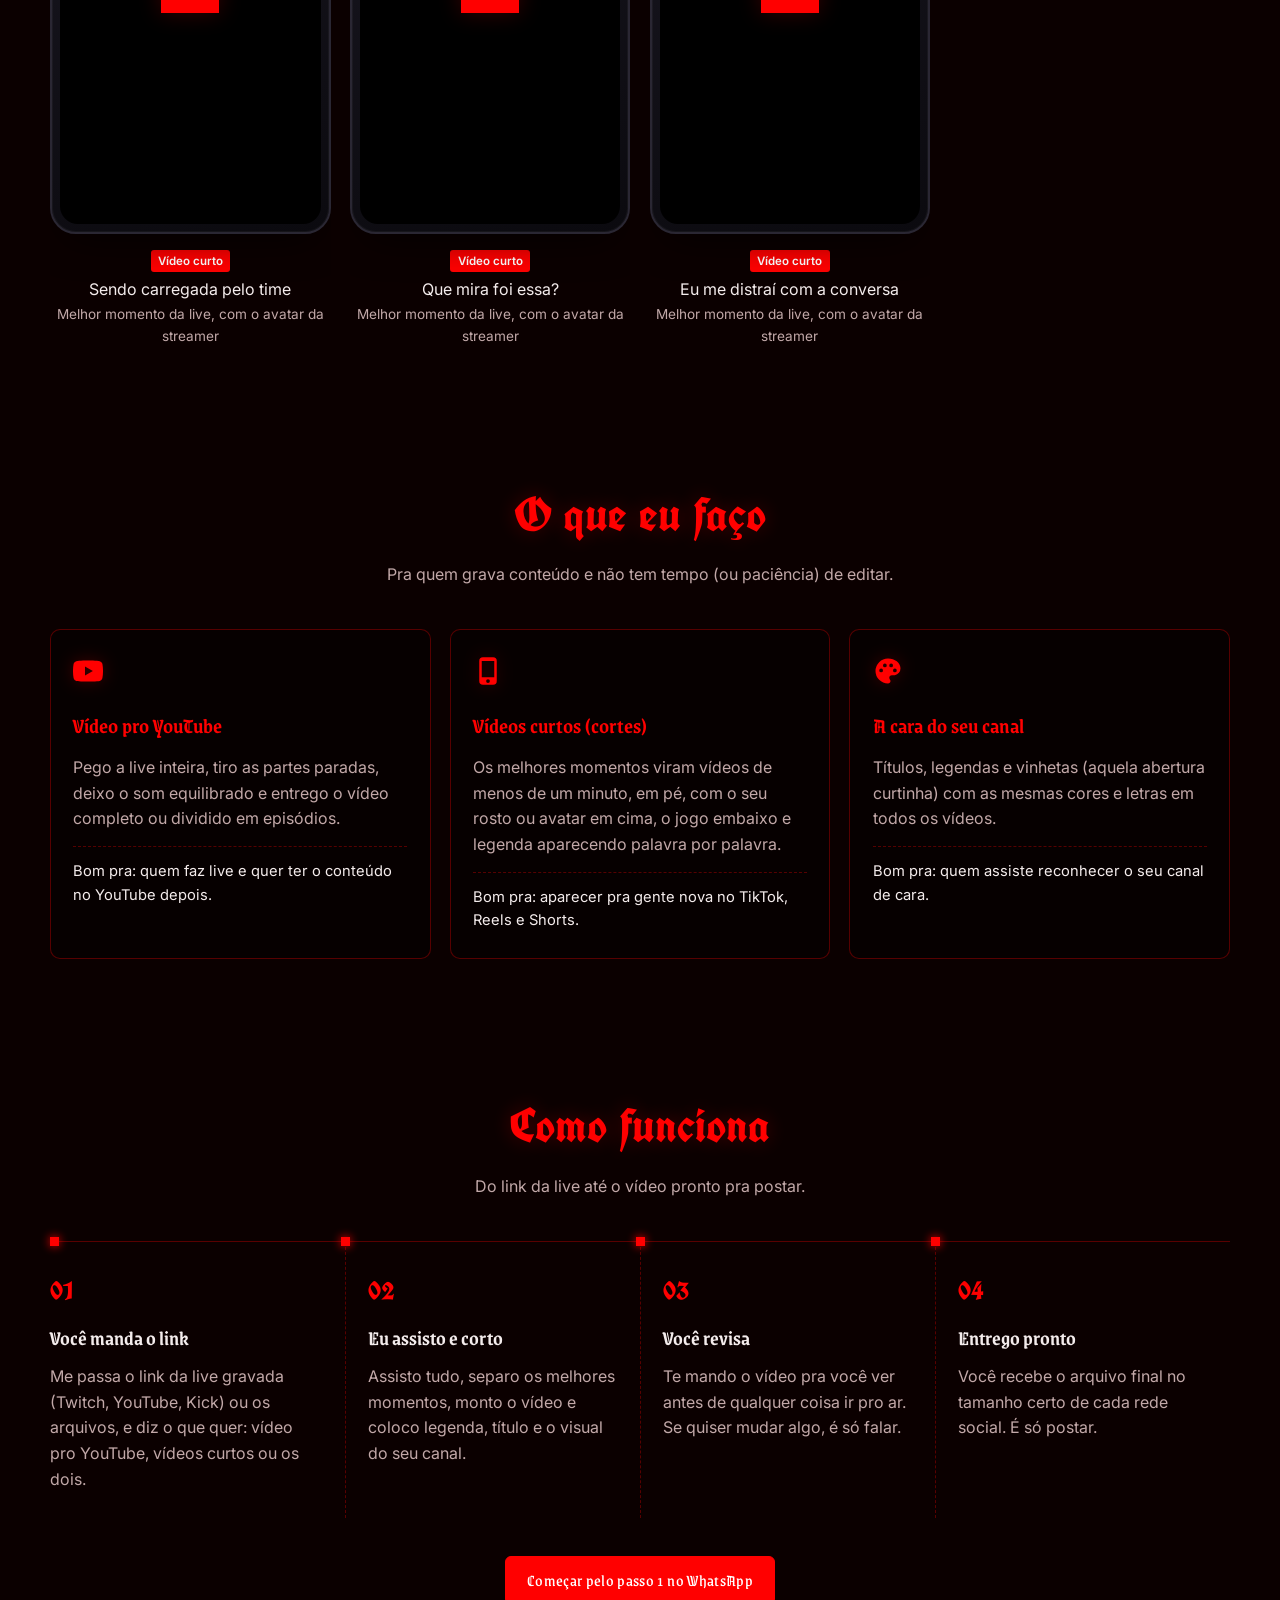
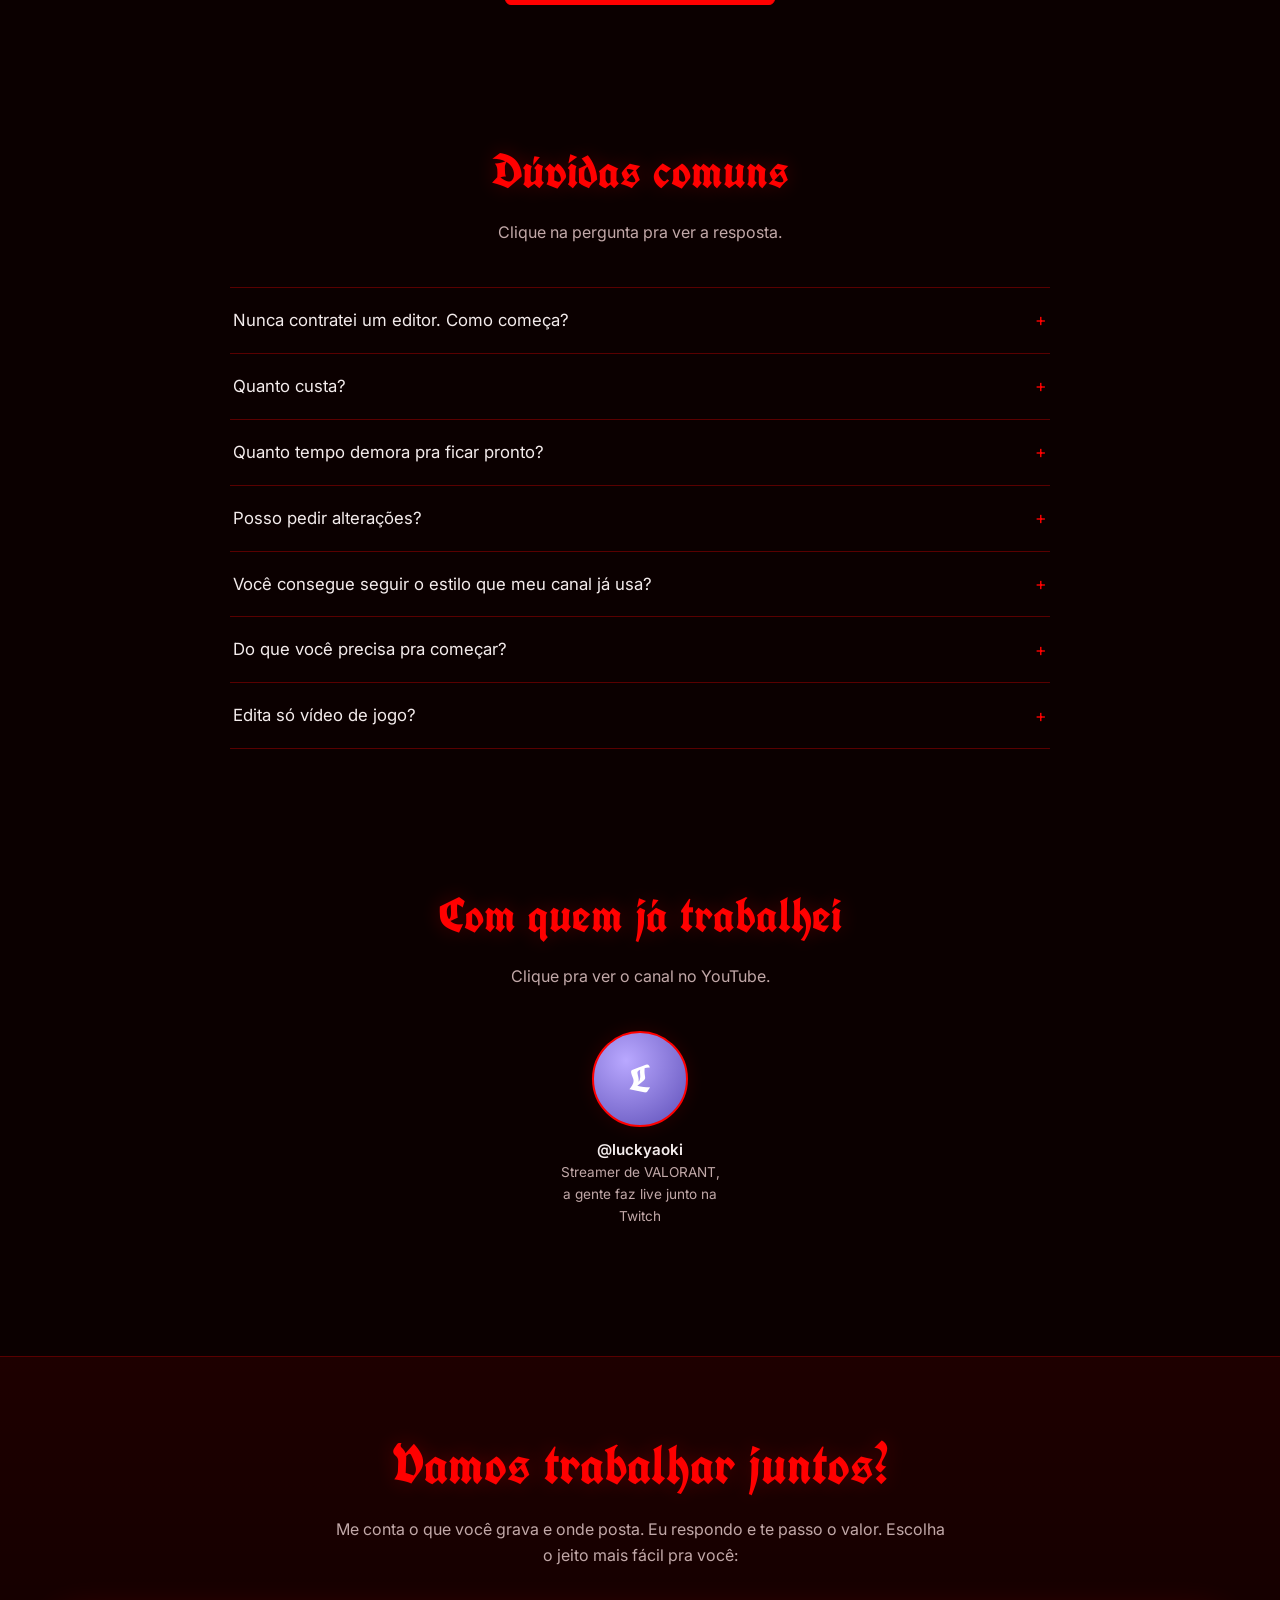
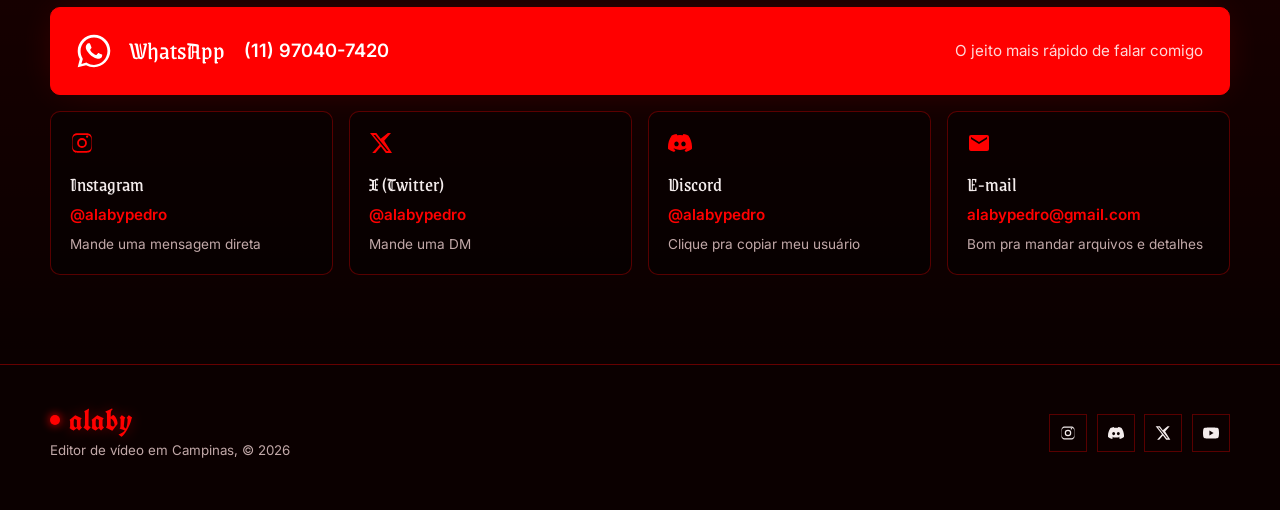
==== commit 82b06ae8: "Fundo com a arte do alaby e profundidade na rolagem Co-Authored-By: Claude Opus 5.5 <noreply@anthrop" ====
--- a/index.html
+++ b/index.html
@@ -30,9 +30,16 @@
 <link rel="preconnect" href="https://fonts.googleapis.com">
 <link rel="preconnect" href="https://fonts.gstatic.com" crossorigin>
 <link href="https://fonts.googleapis.com/css2?family=UnifrakturCook:wght@700&family=Grenze+Gotisch:wght@400;600;700&family=Inter:wght@400;500;600&display=swap" rel="stylesheet">
+<link rel="preload" href="bg-arte.avif" as="image" type="image/avif">
 <link rel="stylesheet" href="style.css">
 </head>
 <body>
+<div class="bg-art" id="bg-art" aria-hidden="true">
+  <div class="bg-layer bg-sky"></div>
+  <div class="bg-sun"></div>
+  <div class="bg-layer bg-waves"></div>
+  <div class="bg-shade"></div>
+</div>
 <canvas id="stars" aria-hidden="true"></canvas>
 
 <header class="top">
@@ -323,12 +330,14 @@
 
 
   /* ---------- timeline do topo: playhead acompanha a rolagem ---------- */
+  var bgArt=document.getElementById('bg-art');
   var fill=document.getElementById('scrub-fill'),head=document.getElementById('scrub-head'),tc=document.getElementById('scrub-tc'),ticking=false;
   function pad2(n){return (n<10?'0':'')+n}
   function scrub(){
     ticking=false;
     var max=document.documentElement.scrollHeight-innerHeight, p=max>0?Math.min(1,Math.max(0,scrollY/max)):0;
     fill.style.width=(p*100)+'%'; head.style.left=(p*100)+'%';
+    if(!reduce)bgArt.style.setProperty('--p',p.toFixed(4));
     var f=Math.round(p*3*60*30), sec=Math.floor(f/30); // página = 3 min de "vídeo" a 30fps
     tc.textContent='00:'+pad2(Math.floor(sec/60))+':'+pad2(sec%60)+':'+pad2(f%30);
     head.classList.toggle('end',p>.85);
--- a/style.css
+++ b/style.css
@@ -15,7 +15,7 @@
 *{box-sizing:border-box;margin:0;padding:0}
 html{scroll-behavior:smooth}
 @media (prefers-reduced-motion:reduce){html{scroll-behavior:auto}}
-body{background:linear-gradient(180deg,#0B0000 0%,#260000 35%,#3D0000 70%,#4E0000 100%) fixed,#120000;color:var(--text);font-family:var(--body);font-size:16px;line-height:1.6;-webkit-font-smoothing:antialiased;overflow-x:hidden}
+body{background:#0B0000;color:var(--text);font-family:var(--body);font-size:16px;line-height:1.6;-webkit-font-smoothing:antialiased;overflow-x:hidden}
 a{color:inherit;text-decoration:none}
 img{display:block;max-width:100%}
 button{font:inherit;color:inherit}
@@ -23,6 +23,17 @@
 .wrap{width:min(1180px,100% - 2.5rem);margin-inline:auto}
 
 #stars{position:fixed;inset:0;z-index:-1;pointer-events:none}
+
+/* fundo: arte do alaby com profundidade conforme a rolagem (--p vai de 0 a 1) */
+.bg-art{--p:0;position:fixed;inset:0;z-index:-2;overflow:hidden;pointer-events:none;background:#0B0000}
+.bg-layer{position:absolute;inset:-8% -4%;background:url(bg-arte.avif) center 30%/cover no-repeat;will-change:transform}
+.bg-sky{transform:translate3d(0,calc(var(--p) * -5%),0) scale(calc(1.04 + var(--p) * .1));filter:saturate(1.1)}
+.bg-waves{-webkit-mask-image:linear-gradient(180deg,transparent 48%,#000 70%);mask-image:linear-gradient(180deg,transparent 48%,#000 70%);transform:translate3d(0,calc(4% - var(--p) * 16%),0) scale(calc(1.1 + var(--p) * .12));filter:brightness(1.15)}
+.bg-sun{position:absolute;left:50%;top:32%;width:min(70vh,60vw);aspect-ratio:1;border-radius:50%;transform:translate(-50%,calc(-50% - var(--p) * 6vh)) scale(calc(1 + var(--p) * .25));background:radial-gradient(circle,rgba(255,0,0,.38) 0%,rgba(255,0,0,.12) 45%,transparent 70%);opacity:calc(.35 + var(--p) * .65);mix-blend-mode:screen}
+.bg-shade{position:absolute;inset:0;background:
+  radial-gradient(ellipse 70% 55% at 50% 32%,transparent 0%,rgba(8,0,0,.35) 100%),
+  linear-gradient(180deg,rgba(8,0,0,calc(.22 + var(--p) * .46)) 0%,rgba(8,0,0,calc(.50 + var(--p) * .30)) 100%)}
+@media (max-aspect-ratio:3/4){.bg-layer{background-position:center 20%}.bg-sun{top:24%;width:80vw}}
 
 /* header */
 .top{position:sticky;top:0;z-index:30;background:rgba(14,0,0,.82);backdrop-filter:blur(8px);-webkit-backdrop-filter:blur(8px);border-bottom:1px solid var(--red-dim)}
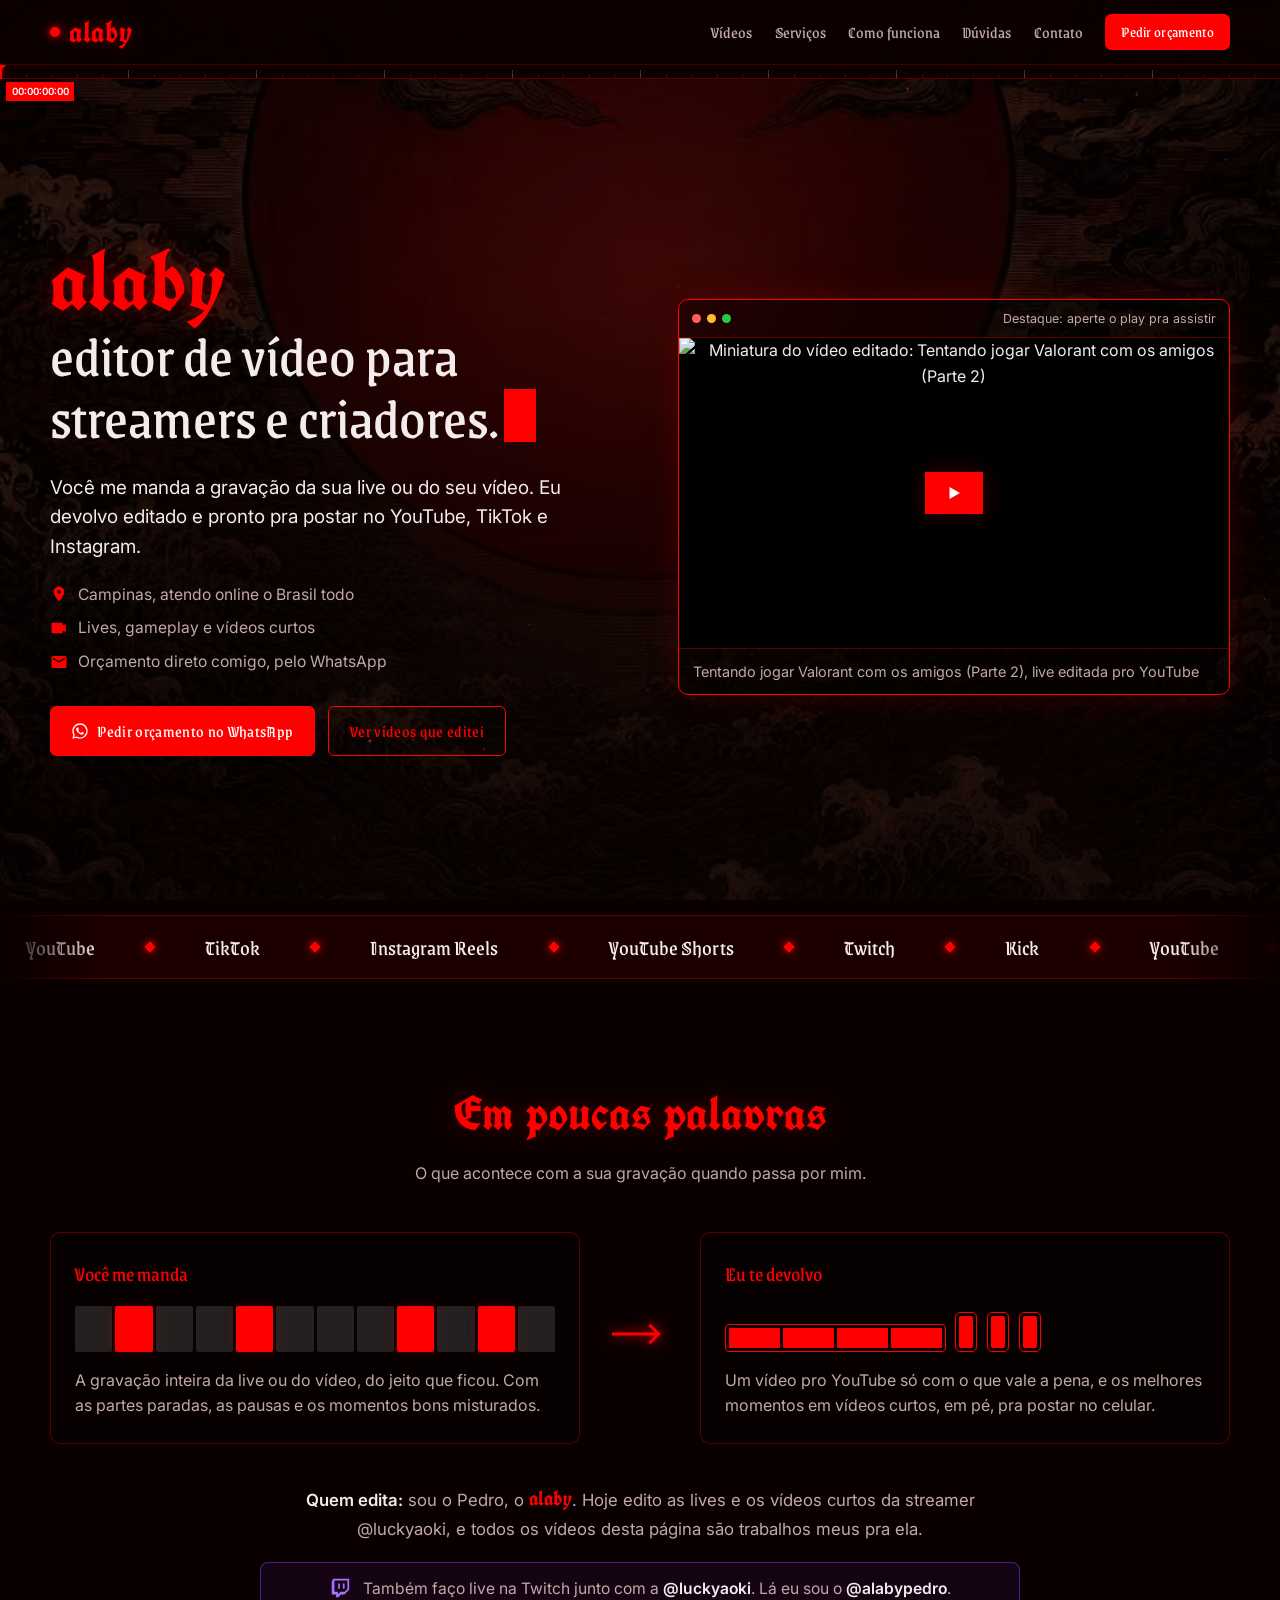
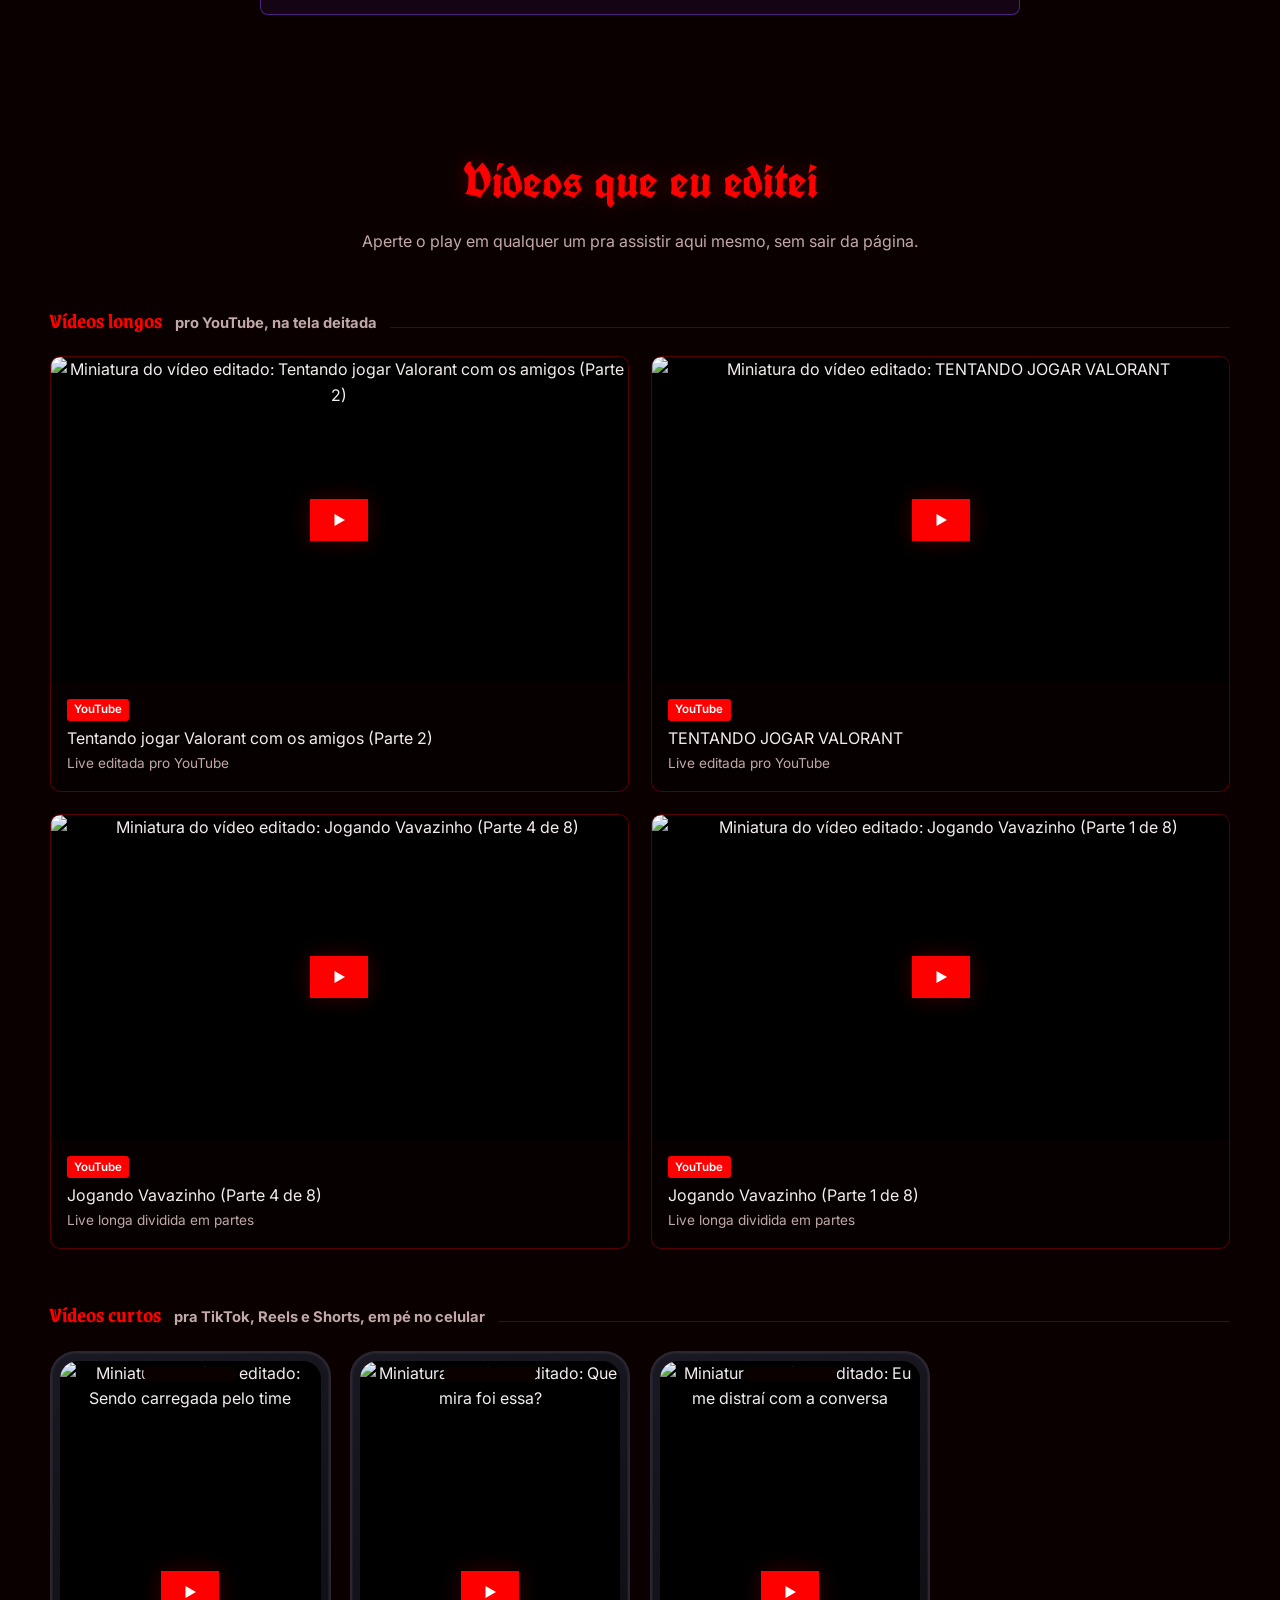
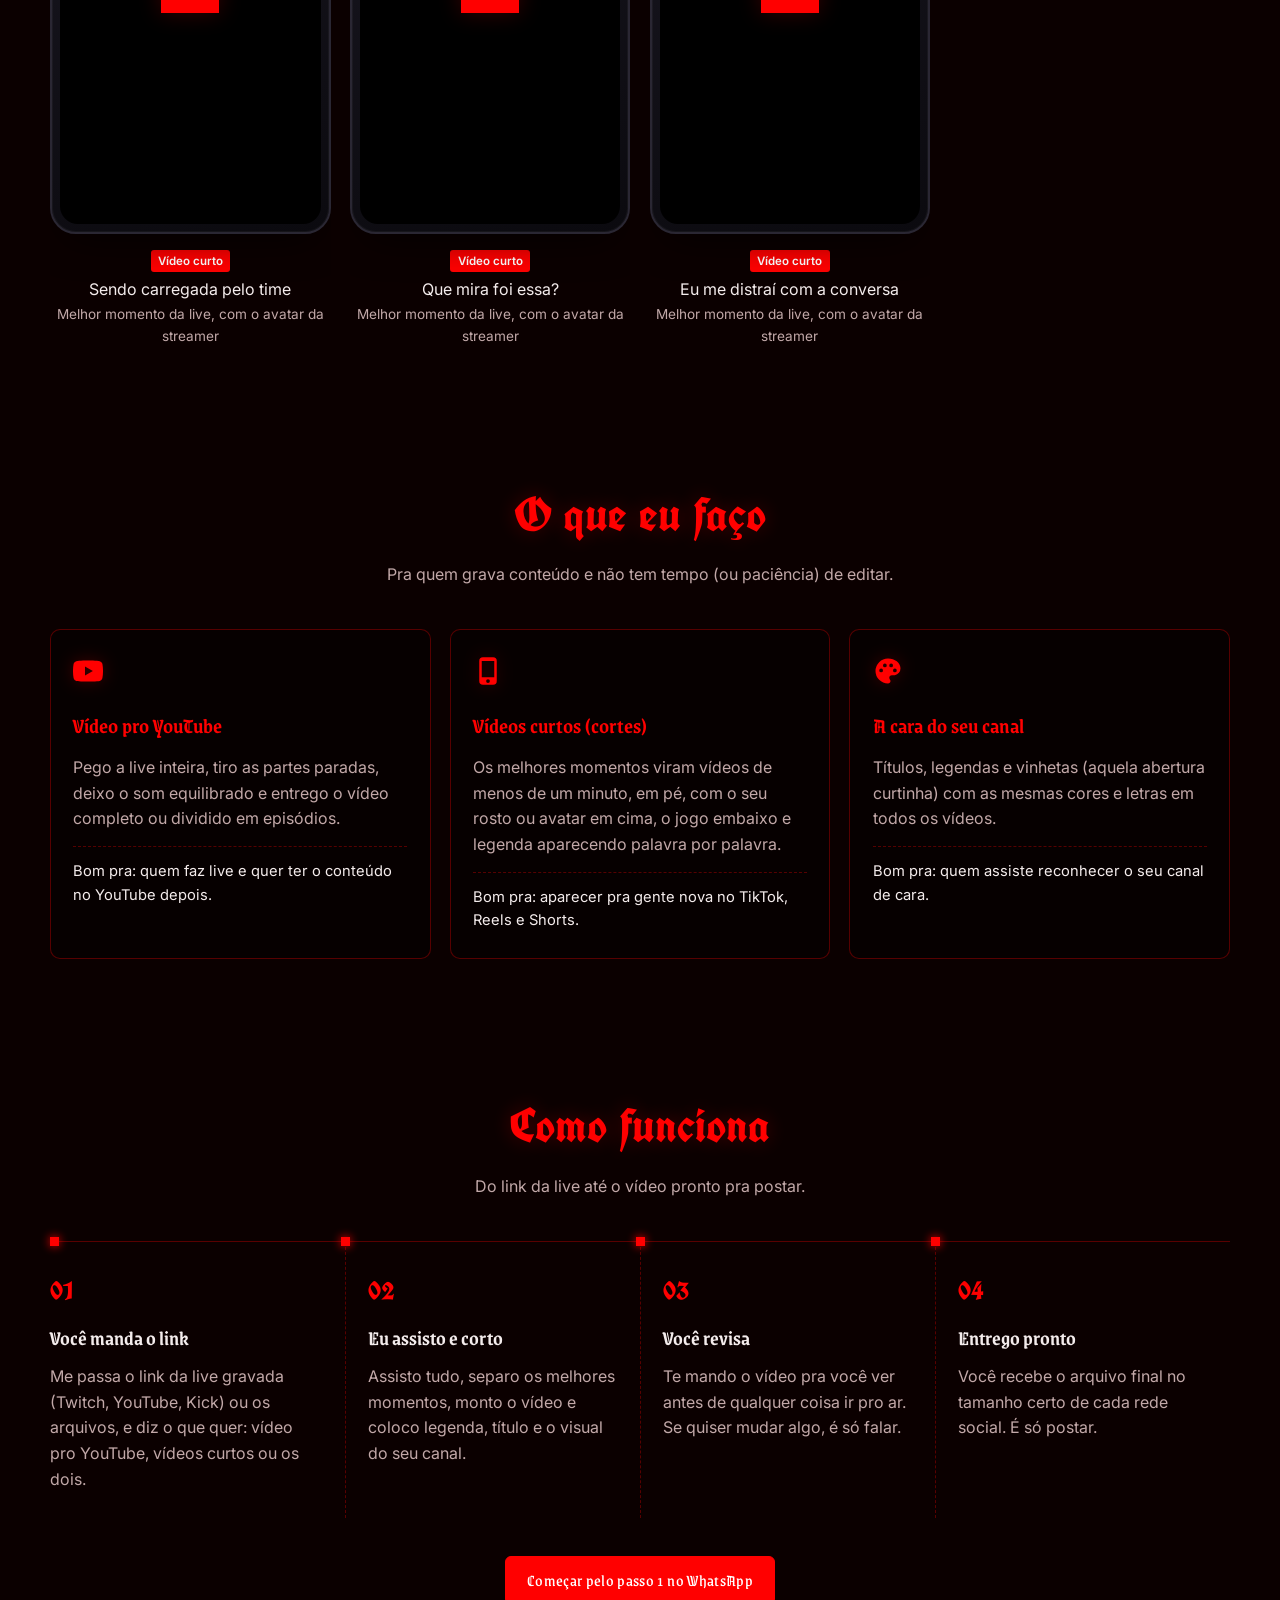
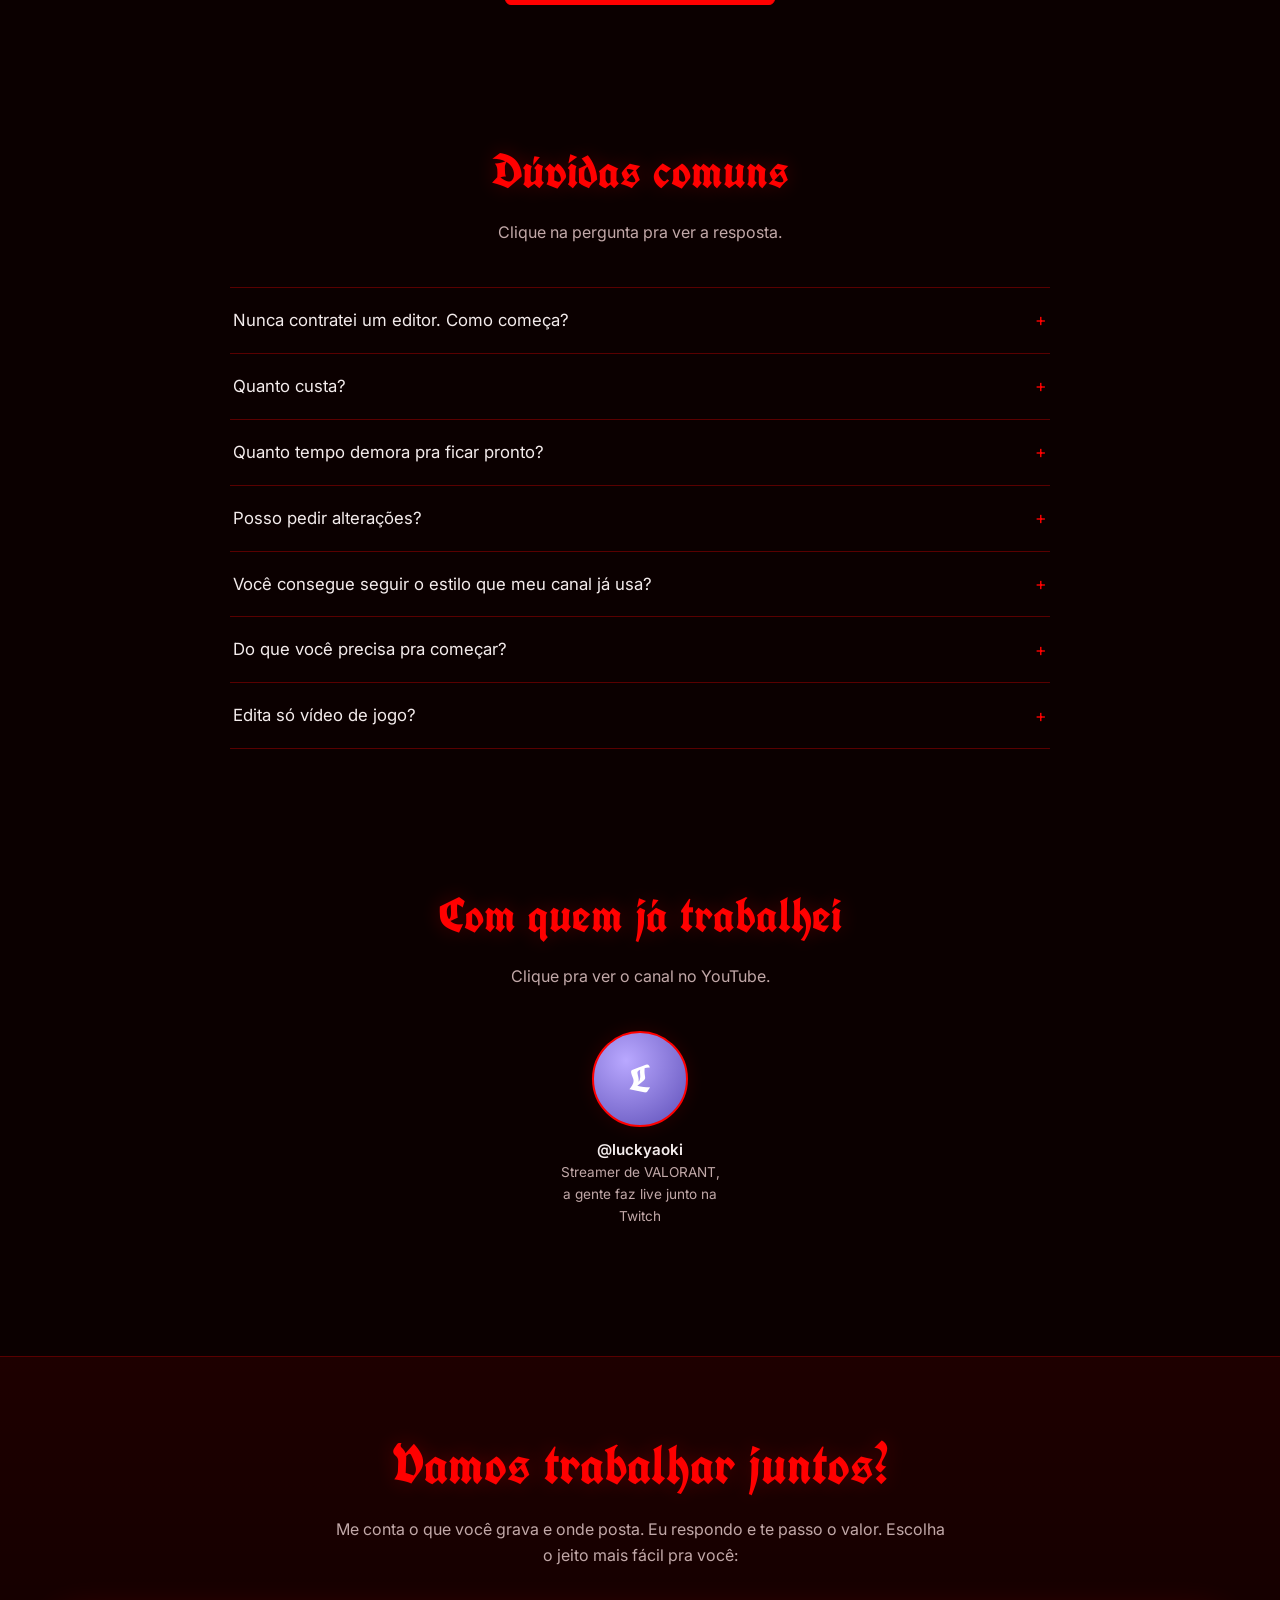
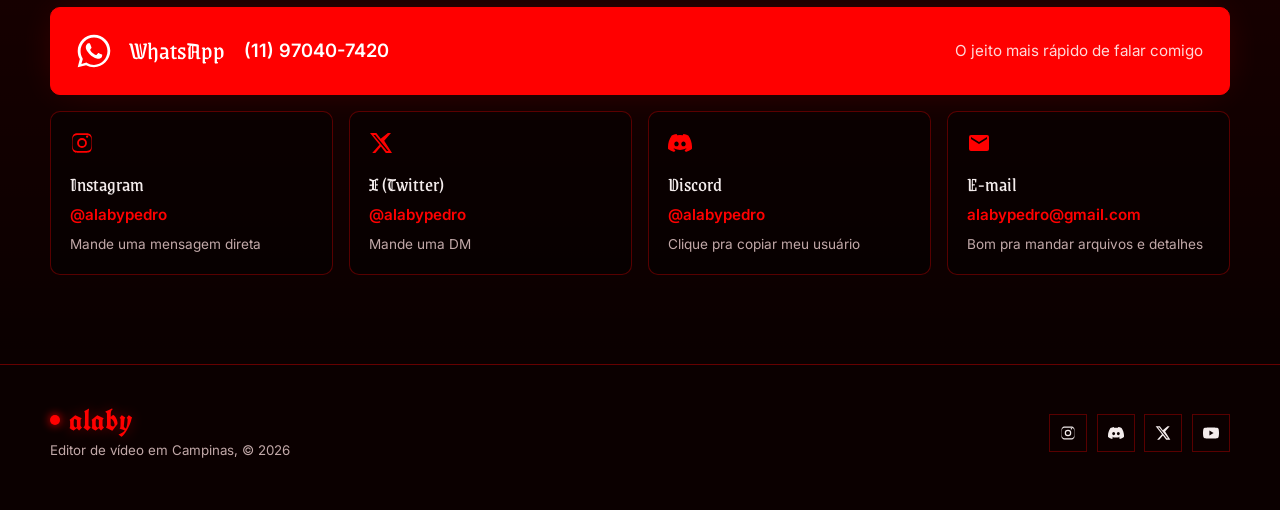
==== commit 8f2d7bd7: "Rolagem mais leve: fundo e faíscas só com movimentos da placa de vídeo Co-Authored-By: Claude Opus 5" ====
--- a/index.html
+++ b/index.html
@@ -39,6 +39,7 @@
   <div class="bg-sun"></div>
   <div class="bg-layer bg-waves"></div>
   <div class="bg-shade"></div>
+  <div class="bg-dim"></div>
 </div>
 <canvas id="stars" aria-hidden="true"></canvas>
 
@@ -289,10 +290,11 @@
   var reduce=matchMedia('(prefers-reduced-motion: reduce)').matches;
 
   /* ---------- estrelas (fundo) ---------- */
-  var c=document.getElementById('stars'),x=c.getContext('2d'),S=[];
-  function size(){c.width=innerWidth*devicePixelRatio;c.height=innerHeight*devicePixelRatio;S=[];var n=Math.round(innerWidth*innerHeight/9000);for(var i=0;i<n;i++)S.push({x:Math.random()*c.width,y:Math.random()*c.height,s:(Math.random()<.12?2:1)*devicePixelRatio,r:Math.random()<.35,v:.05+Math.random()*.15,p:Math.random()*6});}
-  function draw(t){x.clearRect(0,0,c.width,c.height);S.forEach(function(s){var a=.35+.35*Math.sin(t/900+s.p);x.fillStyle=s.r?'rgba(255,60,20,'+a+')':'rgba(255,0,0,'+a*.55+')';x.fillRect(s.x,s.y,s.s,s.s);if(!reduce){s.y-=s.v*1.6;s.x+=Math.sin(t/1400+s.p)*.15;if(s.y<0)s.y=c.height;}});if(!reduce)requestAnimationFrame(draw);}
-  size();addEventListener('resize',size);requestAnimationFrame(draw);
+  var c=document.getElementById('stars'),x=c.getContext('2d'),S=[],cw=0,ch=0,last=-100;
+  /* resolução 1x e menos faíscas: o desenho fica leve; no celular a barra de endereço some ao rolar e dispara resize, então só recria se a largura mudar ou a altura mudar muito */
+  function size(force){var w=innerWidth,h=innerHeight;if(!force&&w===cw&&Math.abs(h-ch)<160)return;cw=w;ch=h;c.width=w;c.height=h;S=[];var n=Math.min(110,Math.round(w*h/16000));for(var i=0;i<n;i++)S.push({x:Math.random()*w,y:Math.random()*h,s:Math.random()<.12?2:1,r:Math.random()<.35,v:.05+Math.random()*.15,p:Math.random()*6});}
+  function draw(t){if(!reduce)requestAnimationFrame(draw);if(t-last<33)return;last=t;x.clearRect(0,0,cw,ch);for(var i=0;i<S.length;i++){var s=S[i],a=.35+.35*Math.sin(t/900+s.p);x.globalAlpha=s.r?a:a*.55;x.fillStyle=s.r?'#ff3c14':'#ff0000';x.fillRect(s.x,s.y,s.s,s.s);if(!reduce){s.y-=s.v*3.2;s.x+=Math.sin(t/1400+s.p)*.3;if(s.y<0)s.y=ch;}}}
+  size(true);addEventListener('resize',function(){size(false)});requestAnimationFrame(draw);
 
   /* ---------- título ---------- */
   /* título completo fica sempre no HTML (bom pro Google); só o cursor pisca */
@@ -330,20 +332,33 @@
 
 
   /* ---------- timeline do topo: playhead acompanha a rolagem ---------- */
-  var bgArt=document.getElementById('bg-art');
+  var bgSky=document.querySelector('.bg-sky'),bgWaves=document.querySelector('.bg-waves'),bgSun=document.querySelector('.bg-sun'),bgDim=document.querySelector('.bg-dim');
+  function paintBg(p){
+    var h=innerHeight;
+    bgSky.style.transform='translate3d(0,'+(-p*h*.05).toFixed(1)+'px,0)';
+    bgWaves.style.transform='translate3d(0,'+((.04-p*.16)*h).toFixed(1)+'px,0)';
+    bgSun.style.transform='translate3d(0,'+(-p*h*.06).toFixed(1)+'px,0)';
+    bgSun.style.opacity=(.35+p*.65).toFixed(3);
+    bgDim.style.opacity=(.22+p*.5).toFixed(3);
+  }
   var fill=document.getElementById('scrub-fill'),head=document.getElementById('scrub-head'),tc=document.getElementById('scrub-tc'),ticking=false;
   function pad2(n){return (n<10?'0':'')+n}
   function scrub(){
     ticking=false;
-    var max=document.documentElement.scrollHeight-innerHeight, p=max>0?Math.min(1,Math.max(0,scrollY/max)):0;
-    fill.style.width=(p*100)+'%'; head.style.left=(p*100)+'%';
-    if(!reduce)bgArt.style.setProperty('--p',p.toFixed(4));
+    var p=maxScroll>0?Math.min(1,Math.max(0,scrollY/maxScroll)):0;
+    fill.style.transform='scaleX('+p.toFixed(4)+')'; head.style.transform='translate3d('+(p*barW).toFixed(1)+'px,0,0)';
+    if(!reduce)paintBg(p);
     var f=Math.round(p*3*60*30), sec=Math.floor(f/30); // página = 3 min de "vídeo" a 30fps
     tc.textContent='00:'+pad2(Math.floor(sec/60))+':'+pad2(sec%60)+':'+pad2(f%30);
     head.classList.toggle('end',p>.85);
   }
   addEventListener('scroll',function(){if(!ticking){ticking=true;requestAnimationFrame(scrub)}},{passive:true});
-  addEventListener('resize',scrub); scrub();
+  /* medidas lidas só quando a página muda de tamanho, nunca a cada rolagem */
+  var maxScroll=0,barW=0;
+  function measure(){maxScroll=document.documentElement.scrollHeight-innerHeight;barW=fill.parentNode.clientWidth;scrub();}
+  addEventListener('resize',measure); addEventListener('load',measure);
+  if(window.ResizeObserver)new ResizeObserver(measure).observe(document.body);
+  measure();
 
   /* ---------- menu no celular ---------- */
   var mb=document.querySelector('.menu-btn'),menu=document.getElementById('menu');
--- a/style.css
+++ b/style.css
@@ -24,19 +24,19 @@
 
 #stars{position:fixed;inset:0;z-index:-1;pointer-events:none}
 
-/* fundo: arte do alaby com profundidade conforme a rolagem (--p vai de 0 a 1) */
-.bg-art{--p:0;position:fixed;inset:0;z-index:-2;overflow:hidden;pointer-events:none;background:#0B0000}
-.bg-layer{position:absolute;inset:-8% -4%;background:url(bg-arte.avif) center 30%/cover no-repeat;will-change:transform}
-.bg-sky{transform:translate3d(0,calc(var(--p) * -5%),0) scale(calc(1.04 + var(--p) * .1));filter:saturate(1.1)}
-.bg-waves{-webkit-mask-image:linear-gradient(180deg,transparent 48%,#000 70%);mask-image:linear-gradient(180deg,transparent 48%,#000 70%);transform:translate3d(0,calc(4% - var(--p) * 16%),0) scale(calc(1.1 + var(--p) * .12));filter:brightness(1.15)}
-.bg-sun{position:absolute;left:50%;top:32%;width:min(70vh,60vw);aspect-ratio:1;border-radius:50%;transform:translate(-50%,calc(-50% - var(--p) * 6vh)) scale(calc(1 + var(--p) * .25));background:radial-gradient(circle,rgba(255,0,0,.38) 0%,rgba(255,0,0,.12) 45%,transparent 70%);opacity:calc(.35 + var(--p) * .65);mix-blend-mode:screen}
-.bg-shade{position:absolute;inset:0;background:
-  radial-gradient(ellipse 70% 55% at 50% 32%,transparent 0%,rgba(8,0,0,.35) 100%),
-  linear-gradient(180deg,rgba(8,0,0,calc(.22 + var(--p) * .46)) 0%,rgba(8,0,0,calc(.50 + var(--p) * .30)) 100%)}
-@media (max-aspect-ratio:3/4){.bg-layer{background-position:center 20%}.bg-sun{top:24%;width:80vw}}
+/* fundo: arte do alaby com profundidade na rolagem.
+   Só translate3d e opacity mudam ao rolar: a placa de vídeo move as camadas sem redesenhar. */
+.bg-art{position:fixed;inset:0;z-index:-2;overflow:hidden;pointer-events:none;background:#0B0000;contain:strict}
+.bg-layer,.bg-sun,.bg-dim{position:absolute;will-change:transform;backface-visibility:hidden}
+.bg-layer{inset:-12% -4%;background:url(bg-arte.avif) center 30%/cover no-repeat}
+.bg-waves{-webkit-mask-image:linear-gradient(180deg,transparent 48%,#000 70%);mask-image:linear-gradient(180deg,transparent 48%,#000 70%);opacity:.9}
+.bg-sun{left:50%;top:32%;width:min(70vh,60vw);aspect-ratio:1;margin:calc(min(70vh,60vw) / -2) 0 0 calc(min(70vh,60vw) / -2);border-radius:50%;background:radial-gradient(circle,rgba(255,40,20,.22) 0%,rgba(255,0,0,.08) 45%,transparent 70%);opacity:.35;will-change:transform,opacity}
+.bg-shade{position:absolute;inset:0;background:radial-gradient(ellipse 70% 55% at 50% 32%,rgba(8,0,0,.15) 0%,rgba(8,0,0,.5) 100%)}
+.bg-dim{inset:0;background:#080000;opacity:.22;will-change:opacity}
+@media (max-aspect-ratio:3/4){.bg-layer{background-position:center 20%}.bg-sun{top:24%;width:80vw;margin:-40vw 0 0 -40vw}}
 
 /* header */
-.top{position:sticky;top:0;z-index:30;background:rgba(14,0,0,.82);backdrop-filter:blur(8px);-webkit-backdrop-filter:blur(8px);border-bottom:1px solid var(--red-dim)}
+.top{position:sticky;top:0;z-index:30;background:rgba(12,0,0,.94);border-bottom:1px solid var(--red-dim)}
 .top .wrap{display:flex;align-items:center;justify-content:space-between;height:64px;gap:1rem}
 .logo{display:flex;align-items:center;gap:.55rem;font-family:var(--gothic);font-weight:700;font-size:1.9rem;line-height:1;color:var(--red);text-shadow:0 0 14px rgba(255,0,0,.35)}
 .rec{width:10px;height:10px;border-radius:50%;background:var(--red);box-shadow:0 0 10px var(--red)}
@@ -55,8 +55,8 @@
 .scrub-ticks{position:absolute;inset:0;background:
   repeating-linear-gradient(90deg,rgba(255,255,255,.18) 0 1px,transparent 1px 10%) 0 100%/100% 8px no-repeat,
   repeating-linear-gradient(90deg,rgba(255,255,255,.08) 0 1px,transparent 1px 2%) 0 100%/100% 4px no-repeat}
-.scrub-fill{position:absolute;left:0;top:0;bottom:0;width:0;background:linear-gradient(90deg,rgba(255,0,0,.06),rgba(255,0,0,.25))}
-.scrub-head{position:absolute;top:0;bottom:-1px;left:0;width:2px;background:var(--red);box-shadow:0 0 8px var(--red)}
+.scrub-fill{position:absolute;left:0;top:0;bottom:0;width:100%;transform:scaleX(0);transform-origin:0 50%;will-change:transform;background:linear-gradient(90deg,rgba(255,0,0,.06),rgba(255,0,0,.25))}
+.scrub-head{position:absolute;top:0;bottom:-1px;left:0;width:2px;will-change:transform;background:var(--red);box-shadow:0 0 8px var(--red)}
 .scrub-head::before{content:"";position:absolute;top:0;left:50%;transform:translateX(-50%);width:10px;height:6px;background:var(--red);clip-path:polygon(0 0,100% 0,50% 100%)}
 .scrub-head span{position:absolute;top:100%;left:6px;margin-top:3px;font-family:var(--body);font-weight:600;font-size:.62rem;color:#fff;background:var(--red);padding:.1rem .35rem;white-space:nowrap;font-variant-numeric:tabular-nums}
 .scrub-head.end span{left:auto;right:6px}
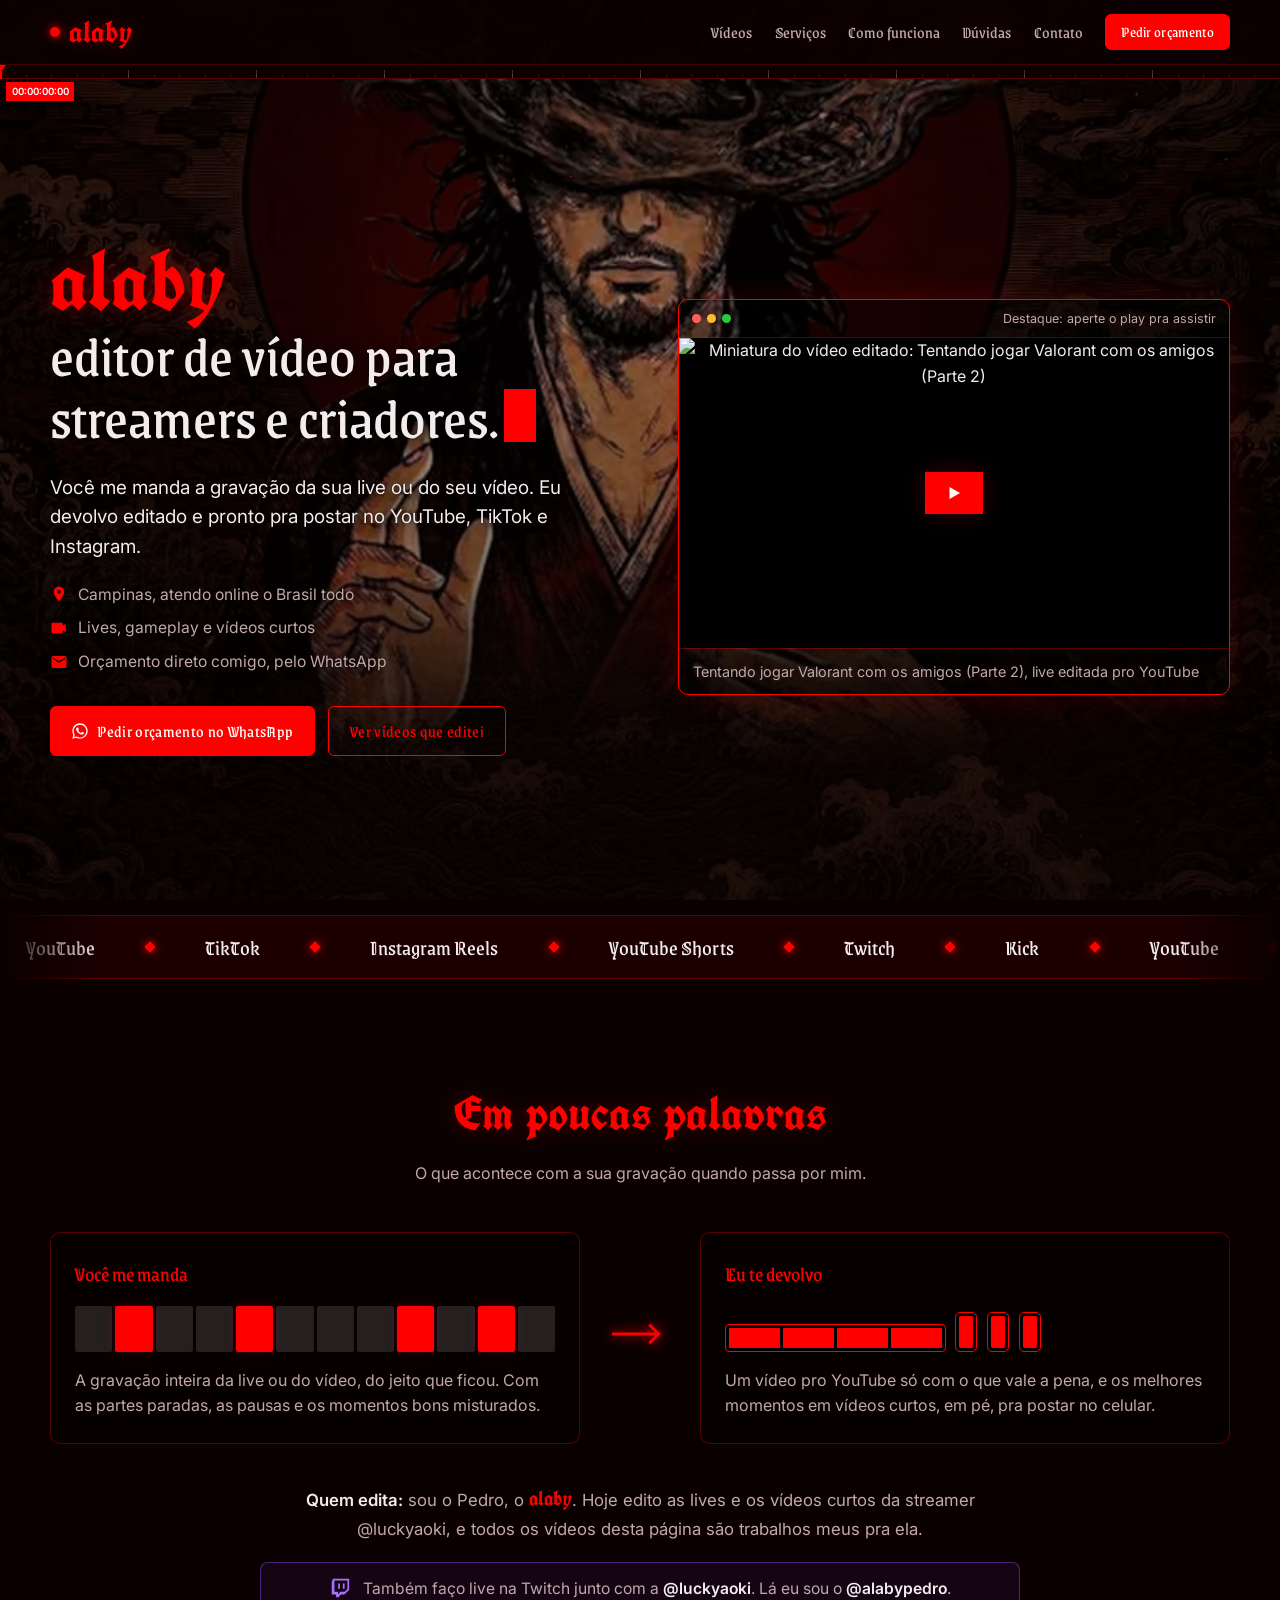
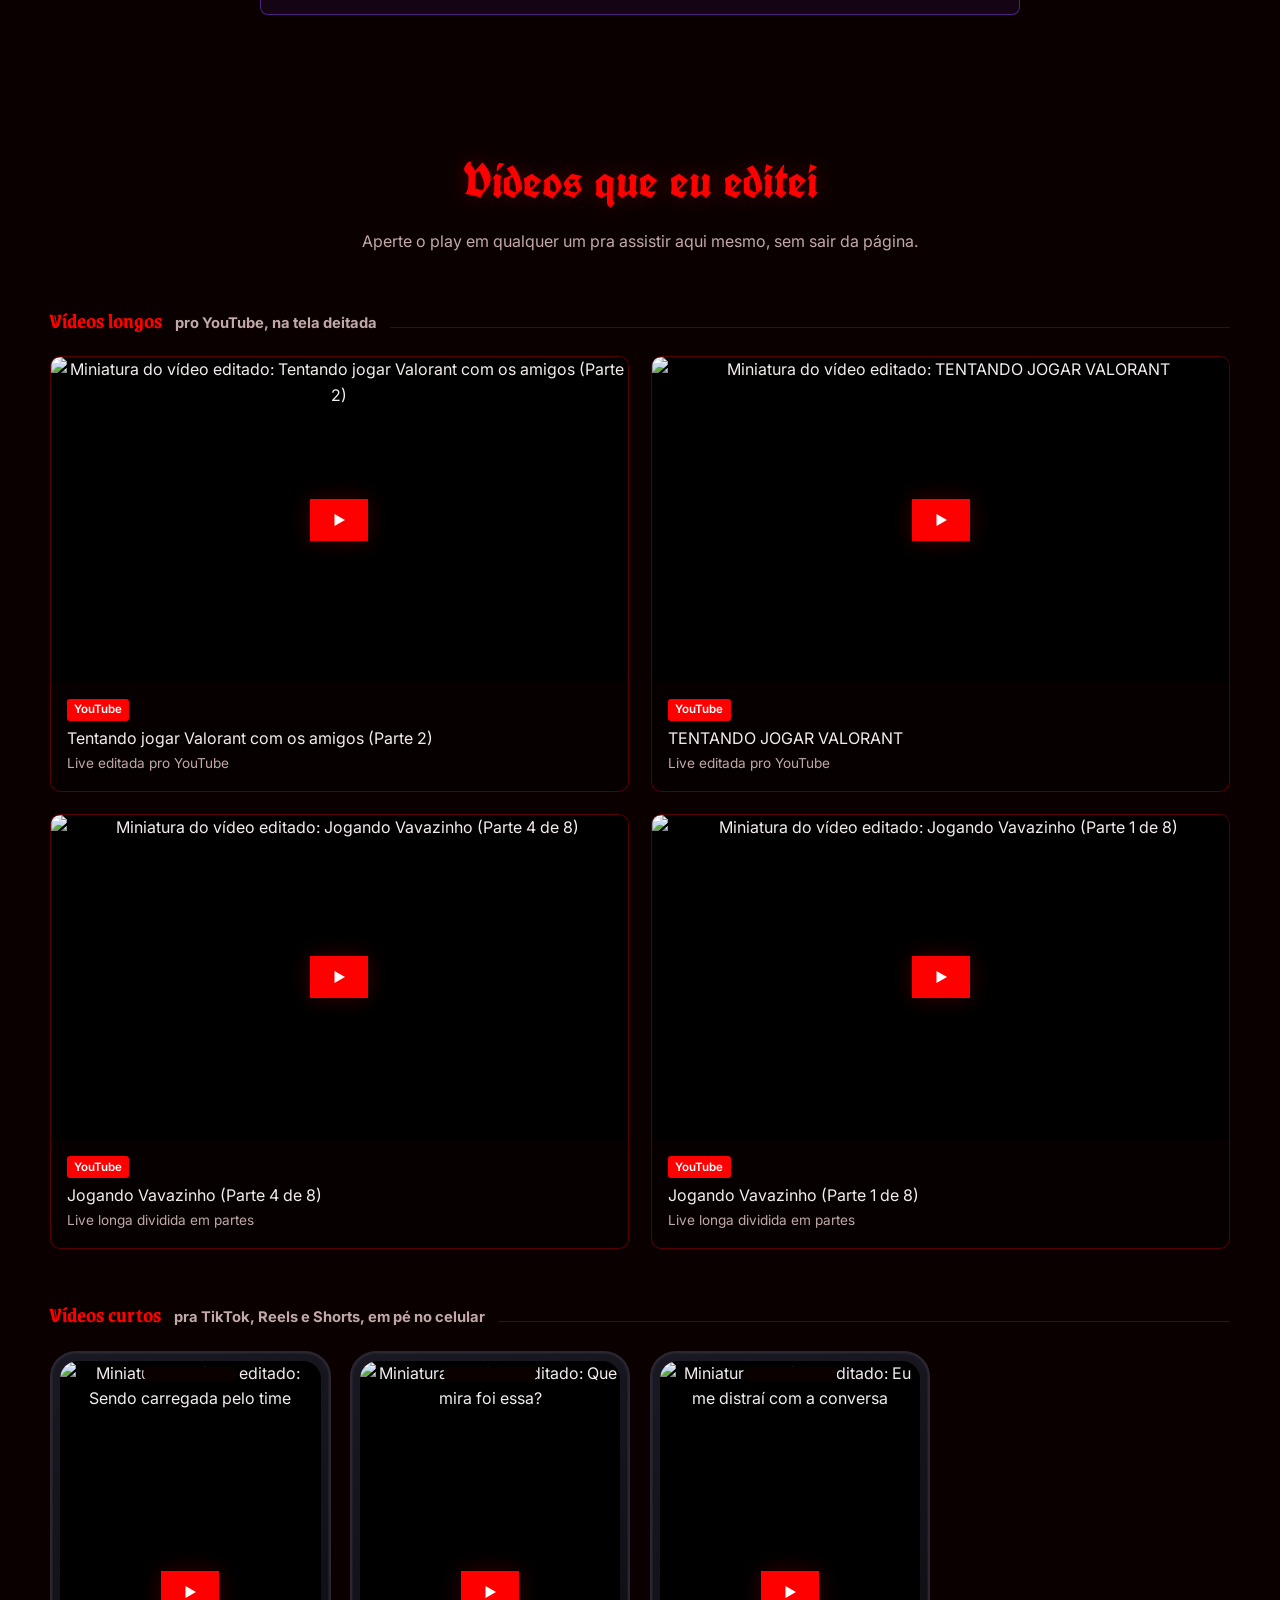
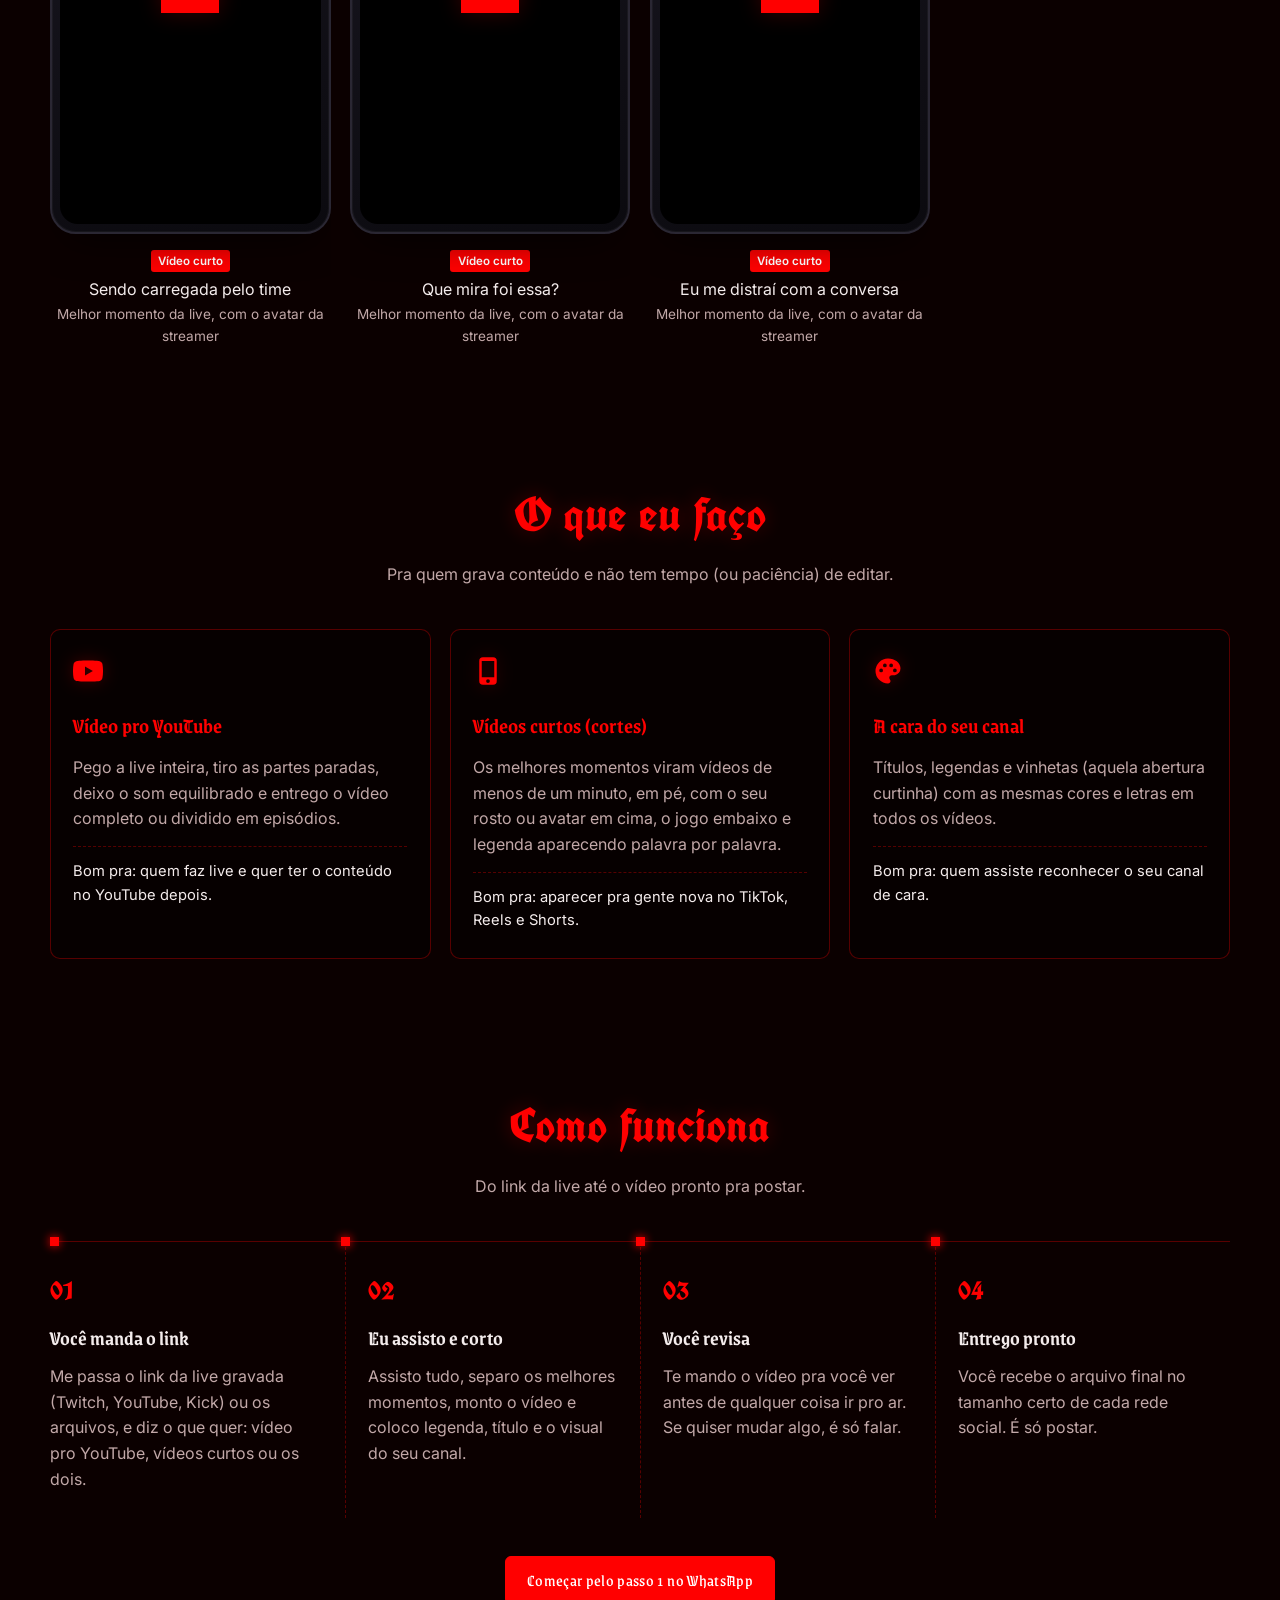
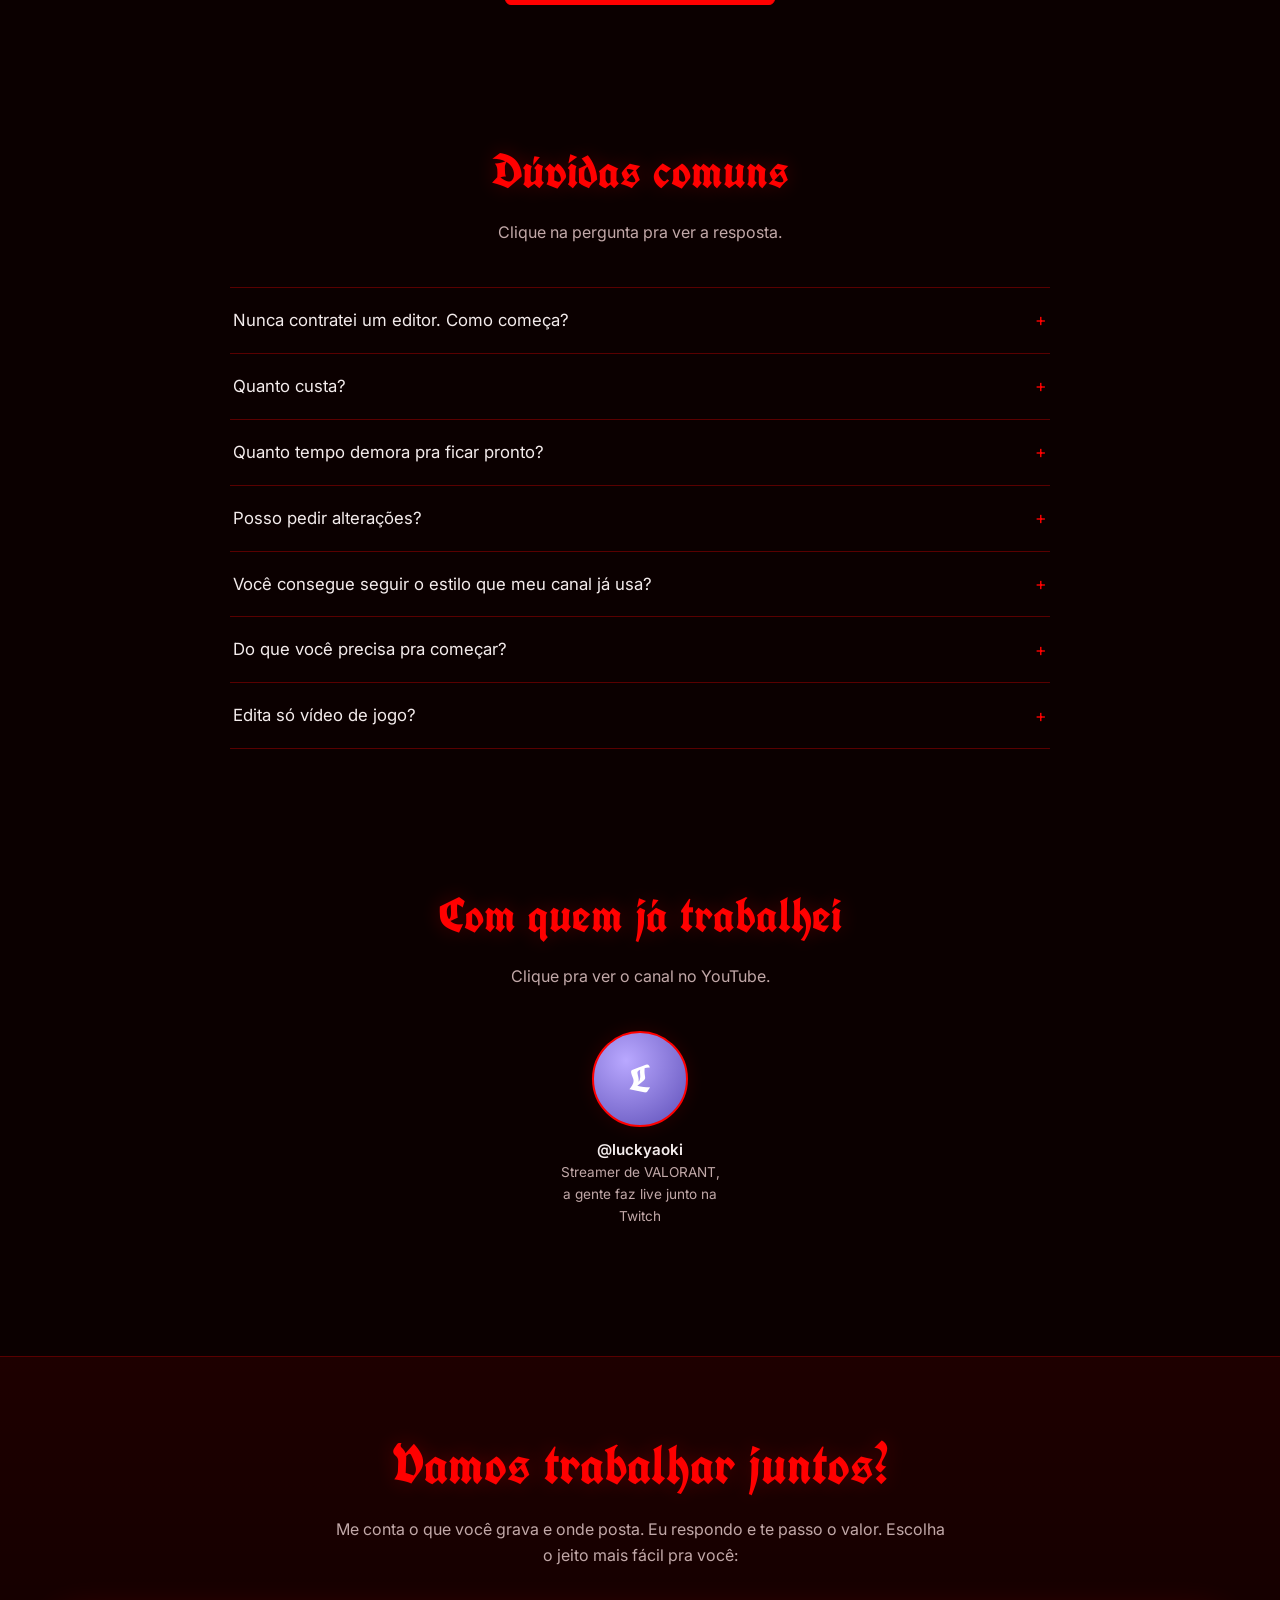
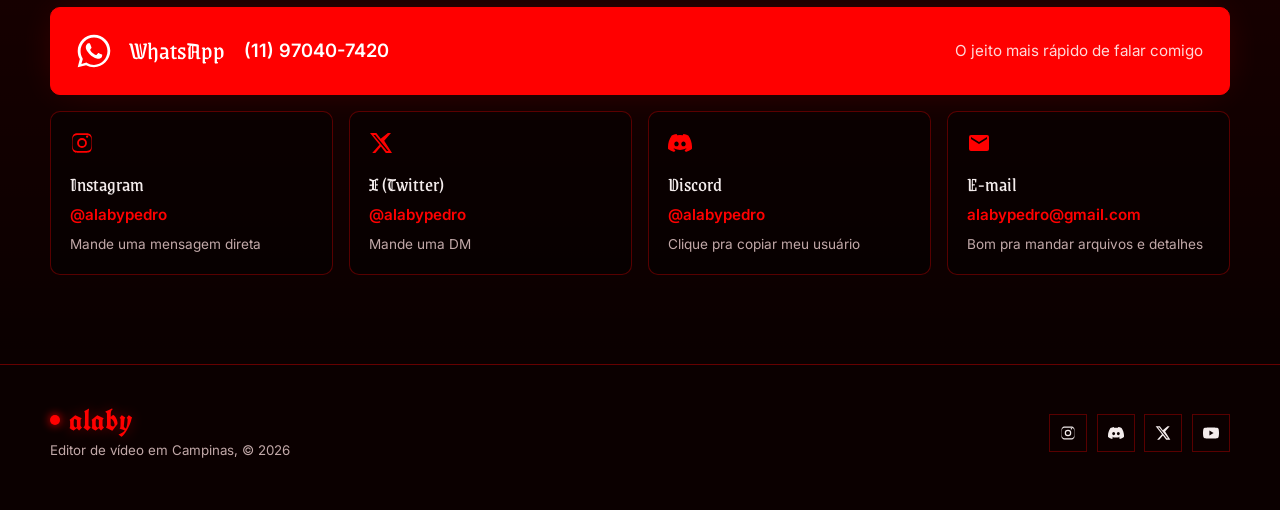
==== commit 8260b08b: "Personagem da arte do alaby no centro do círculo do fundo Co-Authored-By: Claude Opus 5.5 <noreply@a" ====
--- a/index.html
+++ b/index.html
@@ -38,6 +38,7 @@
   <div class="bg-layer bg-sky"></div>
   <div class="bg-sun"></div>
   <div class="bg-layer bg-waves"></div>
+  <div class="bg-layer bg-figure"></div>
   <div class="bg-shade"></div>
   <div class="bg-dim"></div>
 </div>
@@ -332,10 +333,10 @@
 
 
   /* ---------- timeline do topo: playhead acompanha a rolagem ---------- */
-  var bgSky=document.querySelector('.bg-sky'),bgWaves=document.querySelector('.bg-waves'),bgSun=document.querySelector('.bg-sun'),bgDim=document.querySelector('.bg-dim');
+  var bgSky=document.querySelector('.bg-sky'),bgFig=document.querySelector('.bg-figure'),bgWaves=document.querySelector('.bg-waves'),bgSun=document.querySelector('.bg-sun'),bgDim=document.querySelector('.bg-dim');
   function paintBg(p){
     var h=innerHeight;
-    bgSky.style.transform='translate3d(0,'+(-p*h*.05).toFixed(1)+'px,0)';
+    bgSky.style.transform=bgFig.style.transform='translate3d(0,'+(-p*h*.05).toFixed(1)+'px,0)';
     bgWaves.style.transform='translate3d(0,'+((.04-p*.16)*h).toFixed(1)+'px,0)';
     bgSun.style.transform='translate3d(0,'+(-p*h*.06).toFixed(1)+'px,0)';
     bgSun.style.opacity=(.35+p*.65).toFixed(3);
--- a/style.css
+++ b/style.css
@@ -30,6 +30,7 @@
 .bg-layer,.bg-sun,.bg-dim{position:absolute;will-change:transform;backface-visibility:hidden}
 .bg-layer{inset:-12% -4%;background:url(bg-arte.avif) center 30%/cover no-repeat}
 .bg-waves{-webkit-mask-image:linear-gradient(180deg,transparent 48%,#000 70%);mask-image:linear-gradient(180deg,transparent 48%,#000 70%);opacity:.9}
+.bg-figure{background-image:url(bg-figura.avif)}
 .bg-sun{left:50%;top:32%;width:min(70vh,60vw);aspect-ratio:1;margin:calc(min(70vh,60vw) / -2) 0 0 calc(min(70vh,60vw) / -2);border-radius:50%;background:radial-gradient(circle,rgba(255,40,20,.22) 0%,rgba(255,0,0,.08) 45%,transparent 70%);opacity:.35;will-change:transform,opacity}
 .bg-shade{position:absolute;inset:0;background:radial-gradient(ellipse 70% 55% at 50% 32%,rgba(8,0,0,.15) 0%,rgba(8,0,0,.5) 100%)}
 .bg-dim{inset:0;background:#080000;opacity:.22;will-change:opacity}
@@ -78,6 +79,7 @@
 .hero h1 .red{color:var(--text);display:block}
 .caret{display:inline-block;width:.55em;height:.9em;background:var(--red);vertical-align:-.08em;margin-left:.08em}
 @media (prefers-reduced-motion:no-preference){.caret{animation:blink 1s steps(1) infinite}}
+.hero h1,.lead,.facts{text-shadow:0 2px 14px rgba(0,0,0,.9),0 0 3px rgba(0,0,0,.7)}
 .lead{margin-top:1.6rem;font-size:1.18rem;line-height:1.55;max-width:44ch;color:var(--text)}
 .facts{list-style:none;margin-top:1.3rem;display:grid;gap:.55rem;color:var(--muted);font-size:.98rem}
 .facts li{display:flex;align-items:center;gap:.65rem}
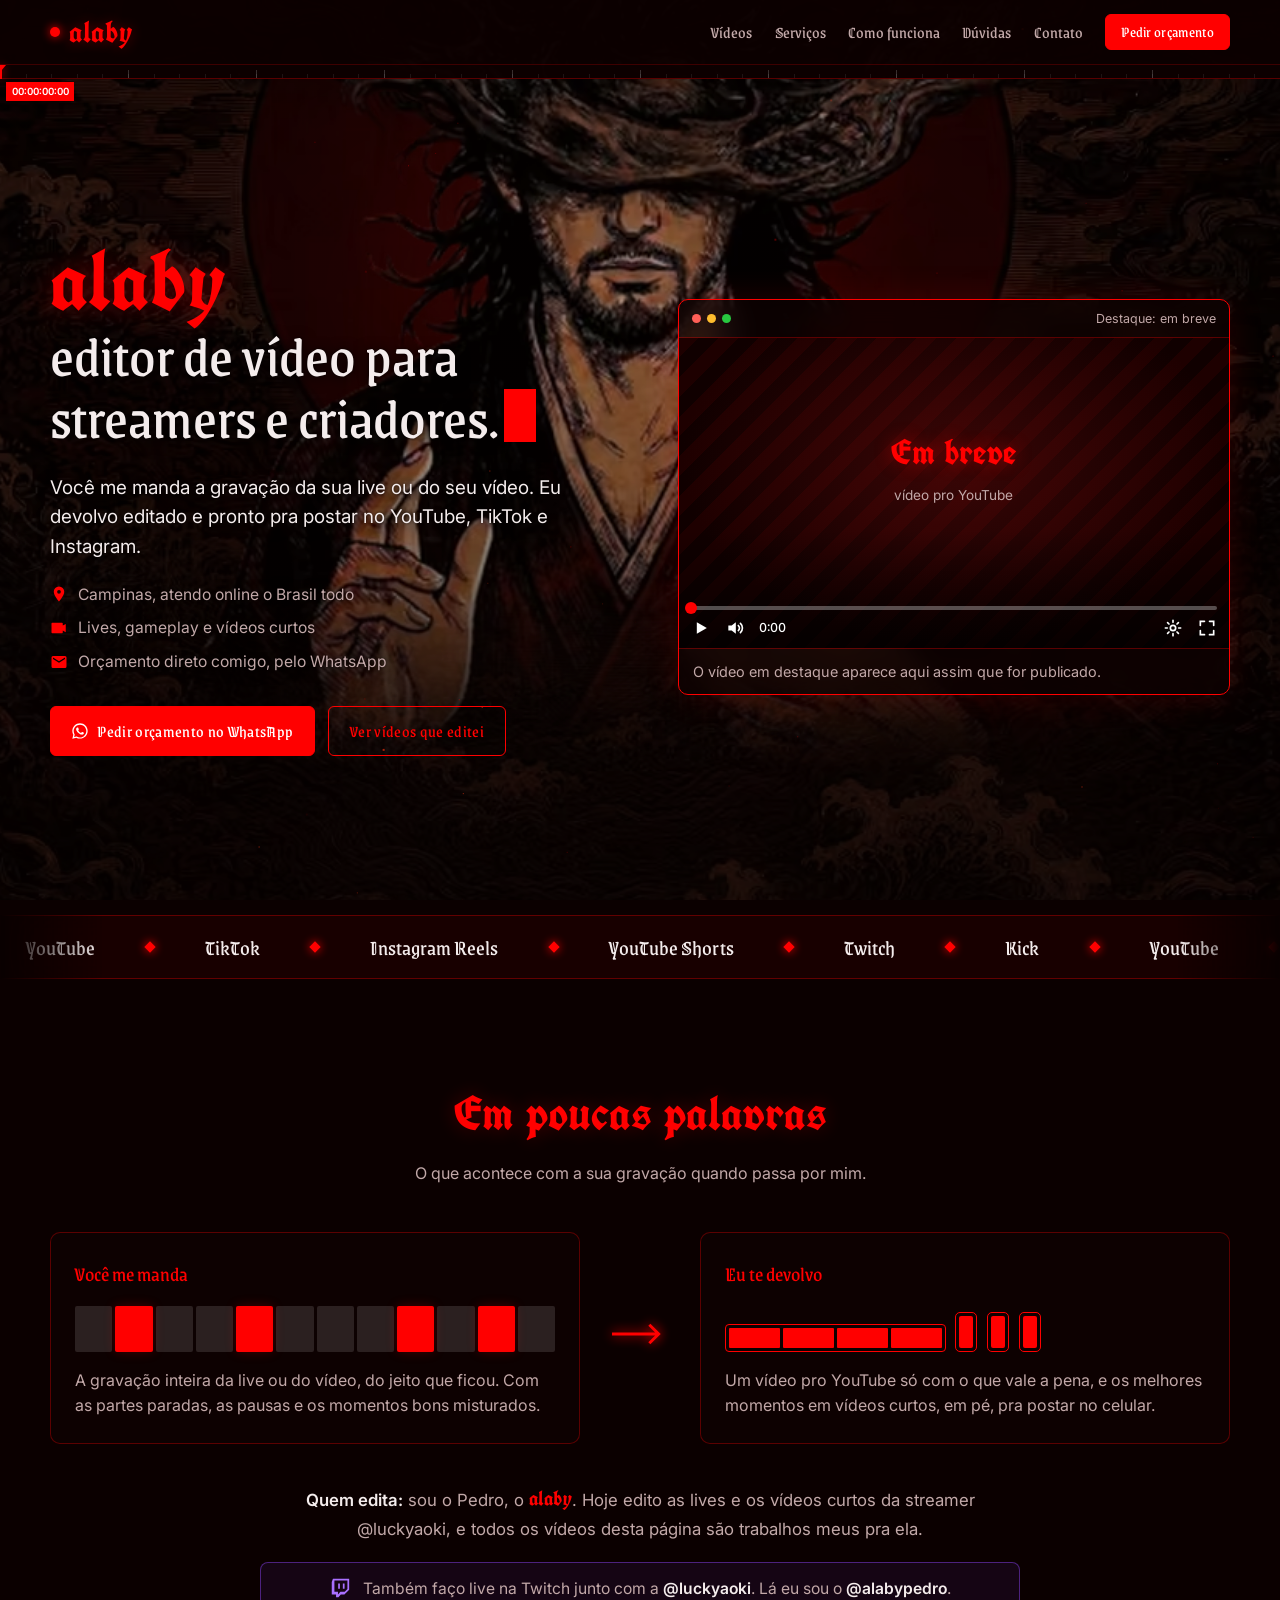
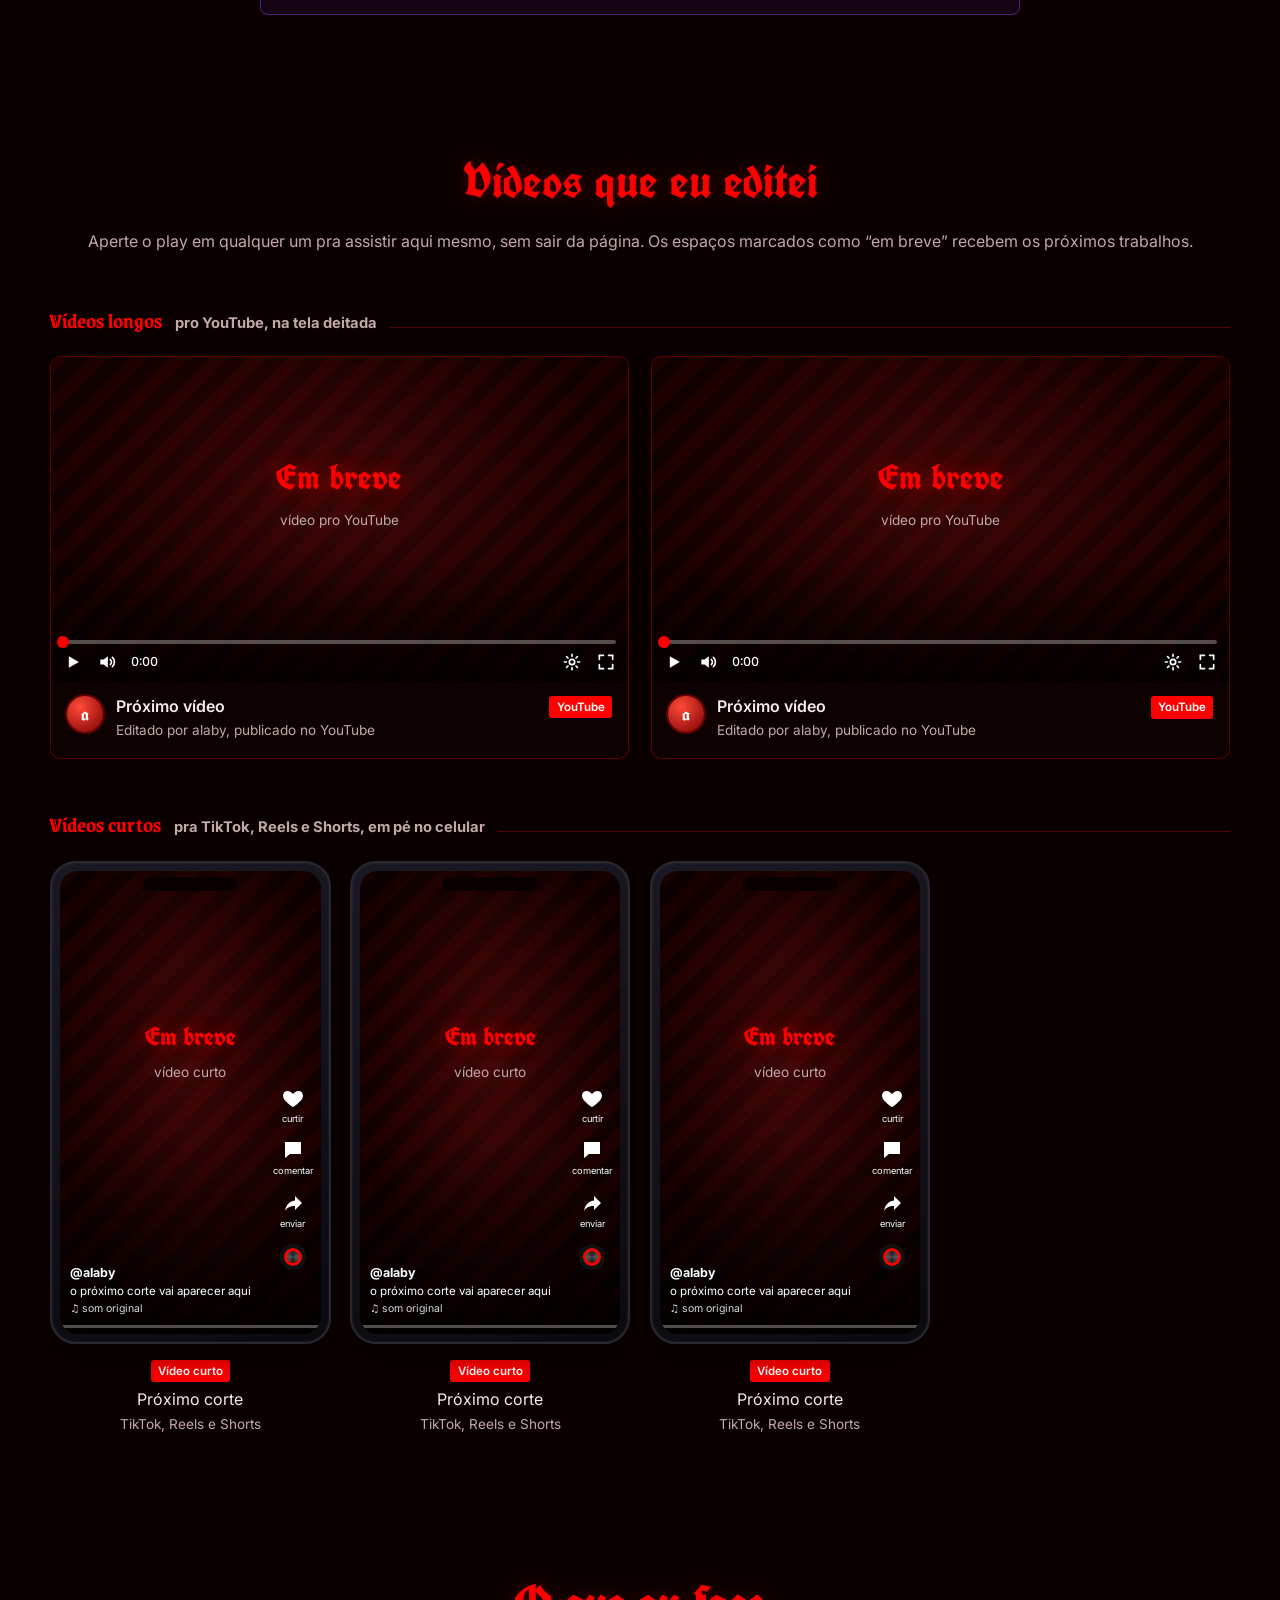
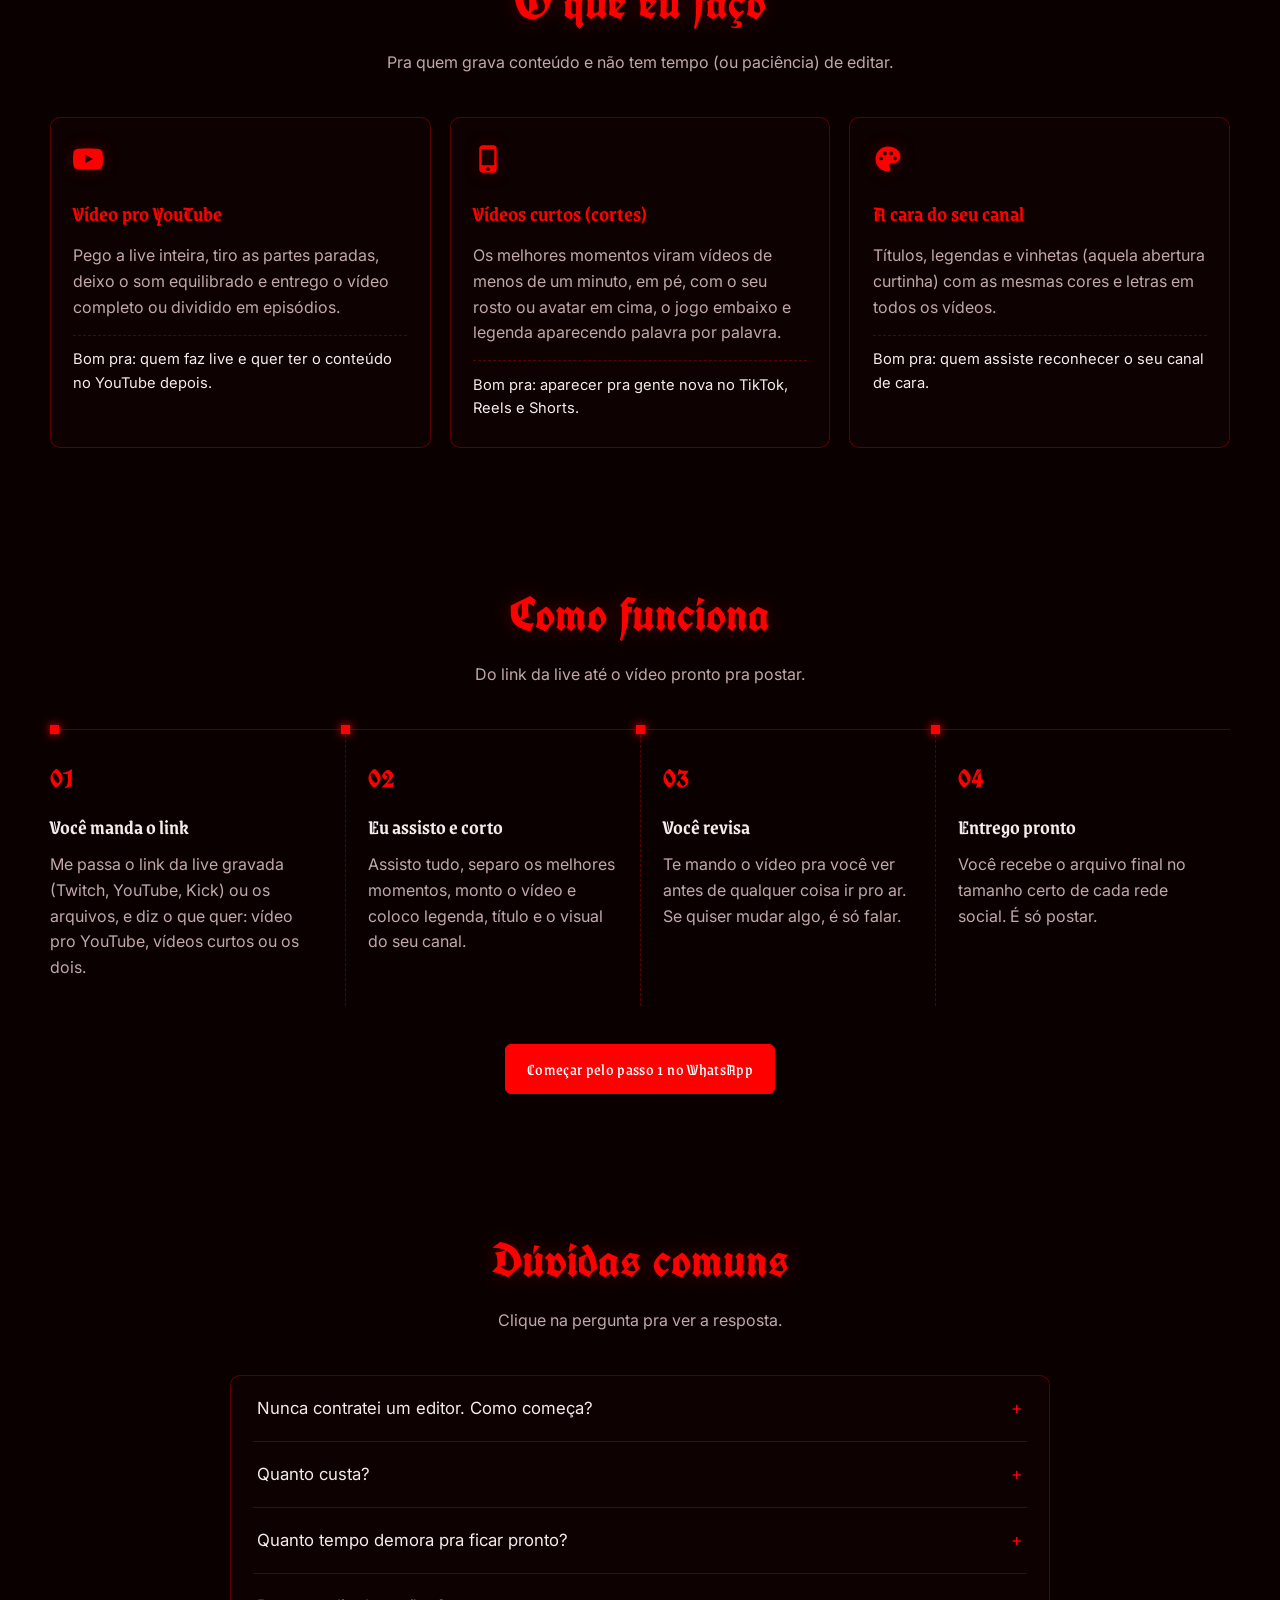
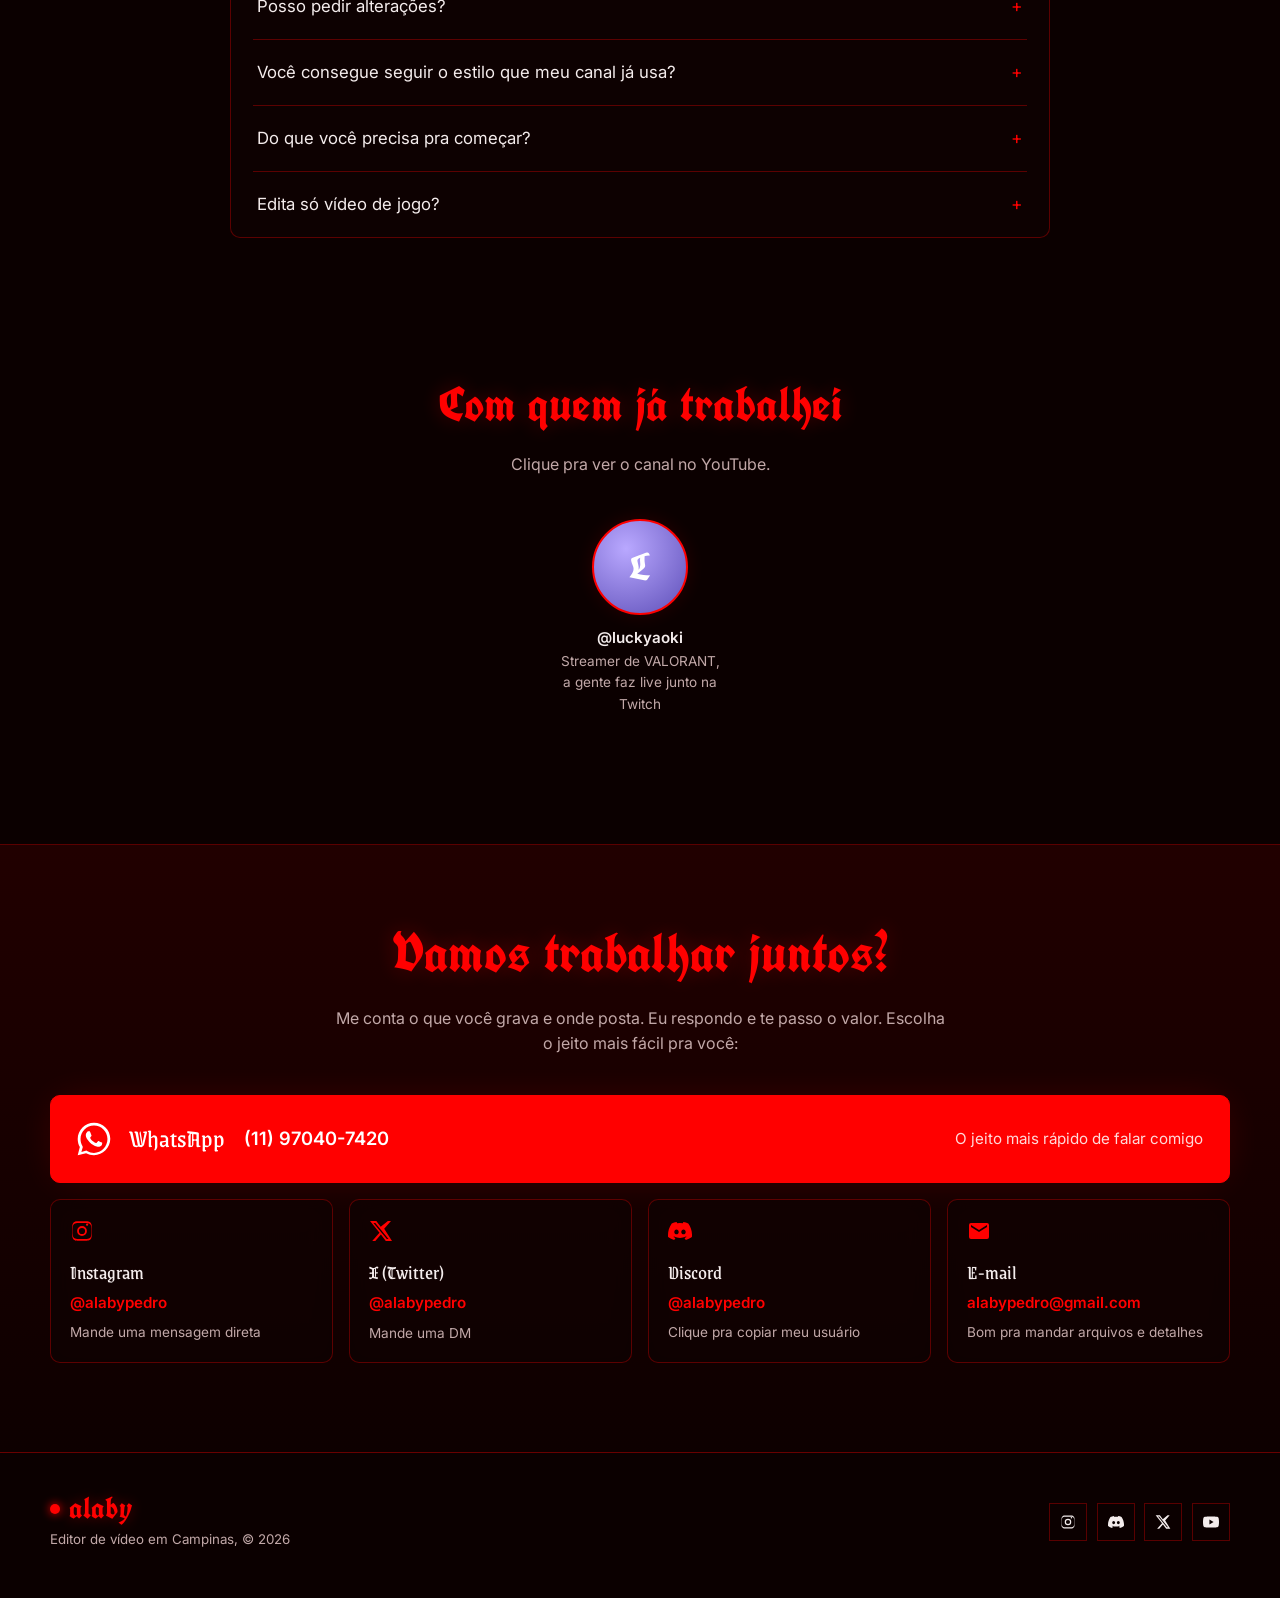
==== commit 2b04afe0: "Molduras de YouTube e Shorts para os vídeos e containers com desfoque Co-Authored-By: Claude Opus 5." ====
--- a/index.html
+++ b/index.html
@@ -26,7 +26,7 @@
 <meta name="twitter:title" content="alabypedro | Editor de vídeo para streamers e criadores">
 <meta name="twitter:description" content="Lives, gameplay e cortes verticais pra TikTok, Reels e Shorts.">
 <meta name="twitter:image" content="https://alabypedro.netlify.app/og-image.png">
-<script type="application/ld+json">{"@context": "https://schema.org", "@graph": [{"@type": "WebSite", "@id": "https://alabypedro.netlify.app/#site", "url": "https://alabypedro.netlify.app/", "name": "alabypedro", "inLanguage": "pt-BR"}, {"@type": "Person", "@id": "https://alabypedro.netlify.app/#pessoa", "name": "alabypedro", "alternateName": "alaby", "jobTitle": "Editor de vídeo", "url": "https://alabypedro.netlify.app/", "email": "mailto:alabypedro@gmail.com", "telephone": "+55-11-97040-7420", "address": {"@type": "PostalAddress", "addressLocality": "Campinas", "addressRegion": "SP", "addressCountry": "BR"}, "sameAs": ["https://instagram.com/alabypedro", "https://x.com/alabypedro"], "knowsAbout": ["Edição de vídeo", "Cortes de live", "Edição de gameplay", "Reels", "TikTok", "YouTube Shorts"]}, {"@type": "ProfessionalService", "@id": "https://alabypedro.netlify.app/#servico", "name": "alabypedro | Editor de vídeo para streamers e criadores", "url": "https://alabypedro.netlify.app/", "image": "https://alabypedro.netlify.app/og-image.png", "telephone": "+55-11-97040-7420", "email": "alabypedro@gmail.com", "founder": {"@id": "https://alabypedro.netlify.app/#pessoa"}, "address": {"@type": "PostalAddress", "addressLocality": "Campinas", "addressRegion": "SP", "addressCountry": "BR"}, "areaServed": [{"@type": "City", "name": "Campinas"}, {"@type": "Country", "name": "Brasil"}], "description": "Edição de lives, gameplay e cortes verticais para TikTok, Reels e YouTube Shorts, para streamers, criadores e marcas.", "hasOfferCatalog": {"@type": "OfferCatalog", "name": "Serviços de edição", "itemListElement": [{"@type": "Offer", "itemOffered": {"@type": "Service", "name": "Edição de vídeo pro YouTube", "description": "Live inteira ou dividida em episódios, sem as partes paradas e com áudio ajustado."}}, {"@type": "Offer", "itemOffered": {"@type": "Service", "name": "Cortes verticais de live", "description": "Melhores momentos em 9:16 para TikTok, Reels e Shorts, com legenda palavra por palavra."}}, {"@type": "Offer", "itemOffered": {"@type": "Service", "name": "Identidade visual do canal", "description": "Títulos, legendas e vinhetas no mesmo estilo em todos os vídeos."}}]}}, {"@type": "ItemList", "name": "Portfólio de vídeos editados", "itemListElement": [{"@type": "ListItem", "position": 1, "item": {"@type": "VideoObject", "name": "Tentando jogar Valorant com os amigos (Parte 2)", "description": "Live editada pro YouTube. Vídeo editado por alabypedro para o canal @luckyaoki.", "thumbnailUrl": "https://i.ytimg.com/vi/7hfv7-aiIcQ/hqdefault.jpg", "uploadDate": "2026-11-03T05:59:50-08:00", "duration": "PT54M37S", "contentUrl": "https://www.youtube.com/watch?v=7hfv7-aiIcQ", "embedUrl": "https://www.youtube.com/embed/7hfv7-aiIcQ"}}, {"@type": "ListItem", "position": 2, "item": {"@type": "VideoObject", "name": "TENTANDO JOGAR VALORANT", "description": "Live editada pro YouTube. Vídeo editado por alabypedro para o canal @luckyaoki.", "thumbnailUrl": "https://i.ytimg.com/vi/wJVxqzJ5WPo/hqdefault.jpg", "uploadDate": "2026-10-29T11:31:19-07:00", "duration": "PT51M49S", "contentUrl": "https://www.youtube.com/watch?v=wJVxqzJ5WPo", "embedUrl": "https://www.youtube.com/embed/wJVxqzJ5WPo"}}, {"@type": "ListItem", "position": 3, "item": {"@type": "VideoObject", "name": "Jogando Vavazinho (Parte 4 de 8)", "description": "Live longa dividida em partes. Vídeo editado por alabypedro para o canal @luckyaoki.", "thumbnailUrl": "https://i.ytimg.com/vi/EZk2InMFTOo/hqdefault.jpg", "uploadDate": "2026-10-30T17:48:09-07:00", "duration": "PT15M0S", "contentUrl": "https://www.youtube.com/watch?v=EZk2InMFTOo", "embedUrl": "https://www.youtube.com/embed/EZk2InMFTOo"}}, {"@type": "ListItem", "position": 4, "item": {"@type": "VideoObject", "name": "Jogando Vavazinho (Parte 1 de 8)", "description": "Live longa dividida em partes. Vídeo editado por alabypedro para o canal @luckyaoki.", "thumbnailUrl": "https://i.ytimg.com/vi/0kzje3w0i-Y/hqdefault.jpg", "uploadDate": "2026-10-30T17:41:42-07:00", "duration": "PT15M1S", "contentUrl": "https://www.youtube.com/watch?v=0kzje3w0i-Y", "embedUrl": "https://www.youtube.com/embed/0kzje3w0i-Y"}}, {"@type": "ListItem", "position": 5, "item": {"@type": "VideoObject", "name": "Sendo carregada pelo time", "description": "Melhor momento da live, com o avatar da streamer. Vídeo editado por alabypedro para o canal @luckyaoki.", "thumbnailUrl": "https://i.ytimg.com/vi/Uj9Tvdovr3c/hqdefault.jpg", "uploadDate": "2026-11-05T11:44:24-08:00", "duration": "PT0M31S", "contentUrl": "https://www.youtube.com/watch?v=Uj9Tvdovr3c", "embedUrl": "https://www.youtube.com/embed/Uj9Tvdovr3c"}}, {"@type": "ListItem", "position": 6, "item": {"@type": "VideoObject", "name": "Que mira foi essa?", "description": "Melhor momento da live, com o avatar da streamer. Vídeo editado por alabypedro para o canal @luckyaoki.", "thumbnailUrl": "https://i.ytimg.com/vi/6OrBmicwKIs/hqdefault.jpg", "uploadDate": "2026-09-26T10:19:39-07:00", "duration": "PT0M31S", "contentUrl": "https://www.youtube.com/watch?v=6OrBmicwKIs", "embedUrl": "https://www.youtube.com/embed/6OrBmicwKIs"}}, {"@type": "ListItem", "position": 7, "item": {"@type": "VideoObject", "name": "Eu me distraí com a conversa", "description": "Melhor momento da live, com o avatar da streamer. Vídeo editado por alabypedro para o canal @luckyaoki.", "thumbnailUrl": "https://i.ytimg.com/vi/WINFbtwAL9c/hqdefault.jpg", "uploadDate": "2026-09-28T13:59:57-07:00", "duration": "PT0M31S", "contentUrl": "https://www.youtube.com/watch?v=WINFbtwAL9c", "embedUrl": "https://www.youtube.com/embed/WINFbtwAL9c"}}]}, {"@type": "FAQPage", "mainEntity": [{"@type": "Question", "name": "Nunca contratei um editor. Como começa?", "acceptedAnswer": {"@type": "Answer", "text": "Me chama no WhatsApp e conta o que você faz (live, vídeo, podcast) e onde posta. Eu te explico o que dá pra fazer com o seu material e te passo o valor. Você não precisa entender nada de edição."}}, {"@type": "Question", "name": "Quanto custa?", "acceptedAnswer": {"@type": "Answer", "text": "Depende da duração da live e de quantos cortes você quer. Me chama no WhatsApp com o link que eu te passo o valor por vídeo ou por pacote mensal."}}, {"@type": "Question", "name": "Quanto tempo demora pra ficar pronto?", "acceptedAnswer": {"@type": "Answer", "text": "O prazo é combinado no orçamento, de acordo com o tamanho do material e a quantidade de vídeos por semana."}}, {"@type": "Question", "name": "Posso pedir alterações?", "acceptedAnswer": {"@type": "Answer", "text": "Sim. Você assiste antes de postar e eu ajusto o que precisar."}}, {"@type": "Question", "name": "Você consegue seguir o estilo que meu canal já usa?", "acceptedAnswer": {"@type": "Answer", "text": "Consigo. Me manda dois ou três vídeos que você gosta e eu sigo a mesma linha de legenda, cortes e ritmo."}}, {"@type": "Question", "name": "Do que você precisa pra começar?", "acceptedAnswer": {"@type": "Answer", "text": "Só o link da live gravada (Twitch, YouTube, Kick) ou os arquivos do vídeo. Se tiver avatar, logo ou as cores do canal, manda junto."}}, {"@type": "Question", "name": "Edita só vídeo de jogo?", "acceptedAnswer": {"@type": "Answer", "text": "Meu forte é jogo e live, mas também edito vídeo falado, podcast e conteúdo de marca pra Reels e TikTok."}}]}]}</script>
+<script type="application/ld+json">{"@context": "https://schema.org", "@graph": [{"@type": "WebSite", "@id": "https://alabypedro.netlify.app/#site", "url": "https://alabypedro.netlify.app/", "name": "alabypedro", "inLanguage": "pt-BR"}, {"@type": "Person", "@id": "https://alabypedro.netlify.app/#pessoa", "name": "alabypedro", "alternateName": "alaby", "jobTitle": "Editor de vídeo", "url": "https://alabypedro.netlify.app/", "email": "mailto:alabypedro@gmail.com", "telephone": "+55-11-97040-7420", "address": {"@type": "PostalAddress", "addressLocality": "Campinas", "addressRegion": "SP", "addressCountry": "BR"}, "sameAs": ["https://instagram.com/alabypedro", "https://x.com/alabypedro"], "knowsAbout": ["Edição de vídeo", "Cortes de live", "Edição de gameplay", "Reels", "TikTok", "YouTube Shorts"]}, {"@type": "ProfessionalService", "@id": "https://alabypedro.netlify.app/#servico", "name": "alabypedro | Editor de vídeo para streamers e criadores", "url": "https://alabypedro.netlify.app/", "image": "https://alabypedro.netlify.app/og-image.png", "telephone": "+55-11-97040-7420", "email": "alabypedro@gmail.com", "founder": {"@id": "https://alabypedro.netlify.app/#pessoa"}, "address": {"@type": "PostalAddress", "addressLocality": "Campinas", "addressRegion": "SP", "addressCountry": "BR"}, "areaServed": [{"@type": "City", "name": "Campinas"}, {"@type": "Country", "name": "Brasil"}], "description": "Edição de lives, gameplay e cortes verticais para TikTok, Reels e YouTube Shorts, para streamers, criadores e marcas.", "hasOfferCatalog": {"@type": "OfferCatalog", "name": "Serviços de edição", "itemListElement": [{"@type": "Offer", "itemOffered": {"@type": "Service", "name": "Edição de vídeo pro YouTube", "description": "Live inteira ou dividida em episódios, sem as partes paradas e com áudio ajustado."}}, {"@type": "Offer", "itemOffered": {"@type": "Service", "name": "Cortes verticais de live", "description": "Melhores momentos em 9:16 para TikTok, Reels e Shorts, com legenda palavra por palavra."}}, {"@type": "Offer", "itemOffered": {"@type": "Service", "name": "Identidade visual do canal", "description": "Títulos, legendas e vinhetas no mesmo estilo em todos os vídeos."}}]}}, {"@type": "FAQPage", "mainEntity": [{"@type": "Question", "name": "Nunca contratei um editor. Como começa?", "acceptedAnswer": {"@type": "Answer", "text": "Me chama no WhatsApp e conta o que você faz (live, vídeo, podcast) e onde posta. Eu te explico o que dá pra fazer com o seu material e te passo o valor. Você não precisa entender nada de edição."}}, {"@type": "Question", "name": "Quanto custa?", "acceptedAnswer": {"@type": "Answer", "text": "Depende da duração da live e de quantos cortes você quer. Me chama no WhatsApp com o link que eu te passo o valor por vídeo ou por pacote mensal."}}, {"@type": "Question", "name": "Quanto tempo demora pra ficar pronto?", "acceptedAnswer": {"@type": "Answer", "text": "O prazo é combinado no orçamento, de acordo com o tamanho do material e a quantidade de vídeos por semana."}}, {"@type": "Question", "name": "Posso pedir alterações?", "acceptedAnswer": {"@type": "Answer", "text": "Sim. Você assiste antes de postar e eu ajusto o que precisar."}}, {"@type": "Question", "name": "Você consegue seguir o estilo que meu canal já usa?", "acceptedAnswer": {"@type": "Answer", "text": "Consigo. Me manda dois ou três vídeos que você gosta e eu sigo a mesma linha de legenda, cortes e ritmo."}}, {"@type": "Question", "name": "Do que você precisa pra começar?", "acceptedAnswer": {"@type": "Answer", "text": "Só o link da live gravada (Twitch, YouTube, Kick) ou os arquivos do vídeo. Se tiver avatar, logo ou as cores do canal, manda junto."}}, {"@type": "Question", "name": "Edita só vídeo de jogo?", "acceptedAnswer": {"@type": "Answer", "text": "Meu forte é jogo e live, mas também edito vídeo falado, podcast e conteúdo de marca pra Reels e TikTok."}}]}]}</script>
 <link rel="preconnect" href="https://fonts.googleapis.com">
 <link rel="preconnect" href="https://fonts.gstatic.com" crossorigin>
 <link href="https://fonts.googleapis.com/css2?family=UnifrakturCook:wght@700&family=Grenze+Gotisch:wght@400;600;700&family=Inter:wght@400;500;600&display=swap" rel="stylesheet">
@@ -83,9 +83,9 @@
       </div>
     </div>
     <div class="window" id="featured">
-      <div class="window-bar"><span class="dots" aria-hidden="true"><i></i><i></i><i></i></span><span>Destaque: aperte o play pra assistir</span></div>
-      <div id="featured-slot"><button class="player" data-id="7hfv7-aiIcQ" aria-label="Assistir: Tentando jogar Valorant com os amigos (Parte 2)"><img src="https://i.ytimg.com/vi/7hfv7-aiIcQ/hqdefault.jpg" alt="Miniatura do vídeo editado: Tentando jogar Valorant com os amigos (Parte 2)" fetchpriority="high" width="480" height="360"><span class="play"><svg viewBox="0 0 24 24"><path d="M6 4l14 8-14 8z"/></svg></span></button></div>
-      <p class="window-cap" id="featured-cap">Tentando jogar Valorant com os amigos (Parte 2), live editada pro YouTube</p>
+      <div class="window-bar"><span class="dots" aria-hidden="true"><i></i><i></i><i></i></span><span id="featured-bar">Destaque: em breve</span></div>
+      <div id="featured-slot"></div>
+      <p class="window-cap" id="featured-cap"></p>
     </div>
   </section>
 
@@ -121,13 +121,13 @@
 
   <section class="block wrap" id="projetos">
     <h2 class="sec-title">Vídeos que eu editei</h2>
-    <p class="sec-sub">Aperte o play em qualquer um pra assistir aqui mesmo, sem sair da página.</p>
+    <p class="sec-sub">Aperte o play em qualquer um pra assistir aqui mesmo, sem sair da página. Os espaços marcados como “em breve” recebem os próximos trabalhos.</p>
 
     <h3 class="group-title">Vídeos longos <em>pro YouTube, na tela deitada</em></h3>
-    <div class="grid-h" id="list-h"><article class="card"><button class="player" data-id="7hfv7-aiIcQ" aria-label="Assistir: Tentando jogar Valorant com os amigos (Parte 2)"><img src="https://i.ytimg.com/vi/7hfv7-aiIcQ/hqdefault.jpg" alt="Miniatura do vídeo editado: Tentando jogar Valorant com os amigos (Parte 2)" loading="lazy" width="480" height="360"><span class="play"><svg viewBox="0 0 24 24"><path d="M6 4l14 8-14 8z"/></svg></span></button><div class="card-info"><span class="tag">YouTube</span><h3>Tentando jogar Valorant com os amigos (Parte 2)</h3><small>Live editada pro YouTube</small></div></article><article class="card"><button class="player" data-id="wJVxqzJ5WPo" aria-label="Assistir: TENTANDO JOGAR VALORANT"><img src="https://i.ytimg.com/vi/wJVxqzJ5WPo/hqdefault.jpg" alt="Miniatura do vídeo editado: TENTANDO JOGAR VALORANT" loading="lazy" width="480" height="360"><span class="play"><svg viewBox="0 0 24 24"><path d="M6 4l14 8-14 8z"/></svg></span></button><div class="card-info"><span class="tag">YouTube</span><h3>TENTANDO JOGAR VALORANT</h3><small>Live editada pro YouTube</small></div></article><article class="card"><button class="player" data-id="EZk2InMFTOo" aria-label="Assistir: Jogando Vavazinho (Parte 4 de 8)"><img src="https://i.ytimg.com/vi/EZk2InMFTOo/hqdefault.jpg" alt="Miniatura do vídeo editado: Jogando Vavazinho (Parte 4 de 8)" loading="lazy" width="480" height="360"><span class="play"><svg viewBox="0 0 24 24"><path d="M6 4l14 8-14 8z"/></svg></span></button><div class="card-info"><span class="tag">YouTube</span><h3>Jogando Vavazinho (Parte 4 de 8)</h3><small>Live longa dividida em partes</small></div></article><article class="card"><button class="player" data-id="0kzje3w0i-Y" aria-label="Assistir: Jogando Vavazinho (Parte 1 de 8)"><img src="https://i.ytimg.com/vi/0kzje3w0i-Y/hqdefault.jpg" alt="Miniatura do vídeo editado: Jogando Vavazinho (Parte 1 de 8)" loading="lazy" width="480" height="360"><span class="play"><svg viewBox="0 0 24 24"><path d="M6 4l14 8-14 8z"/></svg></span></button><div class="card-info"><span class="tag">YouTube</span><h3>Jogando Vavazinho (Parte 1 de 8)</h3><small>Live longa dividida em partes</small></div></article></div>
+    <div class="grid-h" id="list-h"></div>
 
     <h3 class="group-title">Vídeos curtos <em>pra TikTok, Reels e Shorts, em pé no celular</em></h3>
-    <div class="grid-v" id="list-v"><article class="card phone-card"><div class="phone"><button class="player v" data-id="Uj9Tvdovr3c" aria-label="Assistir: Sendo carregada pelo time"><img src="https://i.ytimg.com/vi/Uj9Tvdovr3c/hqdefault.jpg" alt="Miniatura do vídeo editado: Sendo carregada pelo time" loading="lazy" width="480" height="360"><span class="play"><svg viewBox="0 0 24 24"><path d="M6 4l14 8-14 8z"/></svg></span></button></div><div class="card-info"><span class="tag">Vídeo curto</span><h3>Sendo carregada pelo time</h3><small>Melhor momento da live, com o avatar da streamer</small></div></article><article class="card phone-card"><div class="phone"><button class="player v" data-id="6OrBmicwKIs" aria-label="Assistir: Que mira foi essa?"><img src="https://i.ytimg.com/vi/6OrBmicwKIs/hqdefault.jpg" alt="Miniatura do vídeo editado: Que mira foi essa?" loading="lazy" width="480" height="360"><span class="play"><svg viewBox="0 0 24 24"><path d="M6 4l14 8-14 8z"/></svg></span></button></div><div class="card-info"><span class="tag">Vídeo curto</span><h3>Que mira foi essa?</h3><small>Melhor momento da live, com o avatar da streamer</small></div></article><article class="card phone-card"><div class="phone"><button class="player v" data-id="WINFbtwAL9c" aria-label="Assistir: Eu me distraí com a conversa"><img src="https://i.ytimg.com/vi/WINFbtwAL9c/hqdefault.jpg" alt="Miniatura do vídeo editado: Eu me distraí com a conversa" loading="lazy" width="480" height="360"><span class="play"><svg viewBox="0 0 24 24"><path d="M6 4l14 8-14 8z"/></svg></span></button></div><div class="card-info"><span class="tag">Vídeo curto</span><h3>Eu me distraí com a conversa</h3><small>Melhor momento da live, com o avatar da streamer</small></div></article></div>
+    <div class="grid-v" id="list-v"></div>
   </section>
 
   <section class="block wrap" id="servicos">
@@ -302,25 +302,43 @@
 
   /* ---------- vídeos ---------- */
   function esc(s){return String(s||'').replace(/[&<>"']/g,function(m){return{'&':'&amp;','<':'&lt;','>':'&gt;','"':'&quot;',"'":'&#39;'}[m]})}
+  /* ícones das molduras (YouTube deitado e vídeo curto em pé) */
+  var I={
+    play:'<svg viewBox="0 0 24 24"><path d="M7 5l12 7-12 7z"/></svg>',
+    vol:'<svg viewBox="0 0 24 24"><path d="M4 9h4l5-4v14l-5-4H4z"/><path class="st" d="M16 9a4 4 0 010 6M18.5 6.5a7.5 7.5 0 010 11"/></svg>',
+    gear:'<svg viewBox="0 0 24 24"><circle class="st" cx="12" cy="12" r="3.2"/><path class="st" d="M12 2.8v2.4M12 18.8v2.4M2.8 12h2.4M18.8 12h2.4M5.5 5.5l1.7 1.7M16.8 16.8l1.7 1.7M5.5 18.5l1.7-1.7M16.8 7.2l1.7-1.7"/></svg>',
+    full:'<svg viewBox="0 0 24 24"><path class="st" d="M4 9V4h5M20 9V4h-5M4 15v5h5M20 15v5h-5"/></svg>',
+    heart:'<svg viewBox="0 0 24 24"><path d="M12 21s-7.5-4.6-9.5-9.1C1 8.3 3.2 5 6.6 5c2 0 3.6 1.1 5.4 3 1.8-1.9 3.4-3 5.4-3C20.8 5 23 8.3 21.5 11.9 19.5 16.4 12 21 12 21z"/></svg>',
+    chat:'<svg viewBox="0 0 24 24"><path d="M4 4h16v12H9l-5 4z"/></svg>',
+    share:'<svg viewBox="0 0 24 24"><path d="M14 5l7 7-7 7v-4c-5 0-8 1.5-10 5 .8-5 3.5-9.5 10-10.5z"/></svg>'
+  };
+  var PLAY='<span class="play"><svg viewBox="0 0 24 24"><path d="M6 4l14 8-14 8z"/></svg></span>';
+  function ytUI(){return '<span class="yt-ui" aria-hidden="true"><span class="yt-bar"><i></i></span><span class="yt-ctl">'+I.play+I.vol+'<em>0:00</em><span class="sp"></span>'+I.gear+I.full+'</span></span>';}
+  function vtUI(caption){return '<span class="vt-ui" aria-hidden="true"><span class="vt-side"><span>'+I.heart+'<em>curtir</em></span><span>'+I.chat+'<em>comentar</em></span><span>'+I.share+'<em>enviar</em></span><span class="vt-disc"></span></span><span class="vt-cap"><b>@alaby</b>'+esc(caption)+'<em>&#9835; som original</em></span><span class="vt-bar"><i></i></span></span>';}
+  function thumb(v){return '<img src="https://i.ytimg.com/vi/'+esc(v.youtube_id)+'/hqdefault.jpg" alt="Miniatura do vídeo editado: '+esc(v.title)+'" loading="lazy" width="480" height="360">';}
   function player(v,vertical){
-    return '<button class="player'+(vertical?' v':'')+'" data-id="'+esc(v.youtube_id)+'" aria-label="Assistir: '+esc(v.title)+'">'+
-      '<img src="https://i.ytimg.com/vi/'+esc(v.youtube_id)+'/hqdefault.jpg" alt="Miniatura do vídeo editado: '+esc(v.title)+'" loading="lazy" width="480" height="360">'+
-      '<span class="play"><svg viewBox="0 0 24 24"><path d="M6 4l14 8-14 8z"/></svg></span></button>';
-  }
-  function card(v){
-    var vert=v.format==='vertical';
-    var tag='<span class="tag">'+(vert?'Vídeo curto':'YouTube')+'</span>';
-    if(vert) return '<article class="card phone-card"><div class="phone">'+player(v,true)+'</div><div class="card-info">'+tag+'<h3>'+esc(v.title)+'</h3>'+(v.subtitle?'<small>'+esc(v.subtitle)+'</small>':'')+'</div></article>';
-    return '<article class="card">'+player(v,vert)+'<div class="card-info">'+tag+'<h3>'+esc(v.title)+'</h3>'+(v.subtitle?'<small>'+esc(v.subtitle)+'</small>':'')+'</div></article>';
+    return '<button class="player'+(vertical?' v':'')+'" data-id="'+esc(v.youtube_id)+'" aria-label="Assistir: '+esc(v.title)+'">'+thumb(v)+(vertical?vtUI(v.title):ytUI())+PLAY+'</button>';
+  }
+  function placeholder(vertical){
+    return '<div class="player ph'+(vertical?' v':'')+'" role="img" aria-label="Espaço reservado para um vídeo que ainda vai ser publicado"><span class="ph-in"><b>Em breve</b><small>'+(vertical?'vídeo curto':'vídeo pro YouTube')+'</small></span>'+(vertical?vtUI('o próximo corte vai aparecer aqui'):ytUI())+'</div>';
+  }
+  function hCard(v){
+    var body=v?player(v,false):placeholder(false);
+    return '<article class="card ytc'+(v?'':' is-ph')+'">'+body+'<div class="yt-meta"><span class="yt-av" aria-hidden="true">a</span><div><h3>'+(v?esc(v.title):'Próximo vídeo')+'</h3><small>'+(v?esc(v.subtitle||'Editado por alaby'):'Editado por alaby, publicado no YouTube')+'</small></div><span class="tag">YouTube</span></div></article>';
+  }
+  function vCard(v){
+    var body=v?player(v,true):placeholder(true);
+    return '<article class="card phone-card'+(v?'':' is-ph')+'"><div class="phone">'+body+'</div><div class="card-info"><span class="tag">Vídeo curto</span><h3>'+(v?esc(v.title):'Próximo corte')+'</h3><small>'+(v?esc(v.subtitle||'TikTok, Reels e Shorts'):'TikTok, Reels e Shorts')+'</small></div></article>';
   }
   function render(list){
     list=list.slice().sort(function(a,b){return (a.position||0)-(b.position||0)});
     var h=list.filter(function(v){return v.format!=='vertical'}), vv=list.filter(function(v){return v.format==='vertical'});
-    document.getElementById('list-h').innerHTML=h.length?h.map(card).join(''):'<p class="empty">Nenhum vídeo horizontal ainda.</p>';
-    document.getElementById('list-v').innerHTML=vv.length?vv.map(card).join(''):'<p class="empty">Nenhum corte vertical ainda.</p>';
-    var f=list.find(function(v){return v.featured})||h[0]||list[0];
-    var slot=document.getElementById('featured-slot');
-    if(f){slot.innerHTML=player(f,false);document.getElementById('featured-cap').textContent=f.title+(f.subtitle?', '+f.subtitle.charAt(0).toLowerCase()+f.subtitle.slice(1):'');}else{document.getElementById('featured').hidden=true;}
+    document.getElementById('list-h').innerHTML=(h.length?h:[null,null]).map(hCard).join('');
+    document.getElementById('list-v').innerHTML=(vv.length?vv:[null,null,null]).map(vCard).join('');
+    var f=list.find(function(v){return v.featured})||h[0];
+    var slot=document.getElementById('featured-slot'),cap=document.getElementById('featured-cap'),bar=document.getElementById('featured-bar');
+    if(f){slot.innerHTML=player(f,false);cap.textContent=f.title+(f.subtitle?', '+f.subtitle.charAt(0).toLowerCase()+f.subtitle.slice(1):'');bar.textContent='Destaque: aperte o play pra assistir';}
+    else{slot.innerHTML=placeholder(false);cap.textContent='O vídeo em destaque aparece aqui assim que for publicado.';bar.textContent='Destaque: em breve';}
   }
   document.addEventListener('click',function(e){
     var b=e.target.closest('.player');if(!b||b.querySelector('iframe'))return;
@@ -383,7 +401,8 @@
   }
 
   var cfg=window.PORTFOLIO_CONFIG||{}, fb=window.PORTFOLIO_FALLBACK||[];
-  if(!cfg.SUPABASE_URL||!cfg.SUPABASE_ANON_KEY){render(fb);return;}
+  render(fb);
+  if(!cfg.SUPABASE_URL||!cfg.SUPABASE_ANON_KEY)return;
   fetch(cfg.SUPABASE_URL+'/rest/v1/videos?select=*&order=position.asc',{headers:{apikey:cfg.SUPABASE_ANON_KEY,Authorization:'Bearer '+cfg.SUPABASE_ANON_KEY}})
     .then(function(r){if(!r.ok)throw new Error(r.status);return r.json()})
     .then(function(rows){render(rows)})
--- a/style.css
+++ b/style.css
@@ -1,7 +1,8 @@
 :root{
   --bg:#120000;
-  --panel:rgba(0,0,0,.38);
-  --panel-2:rgba(0,0,0,.5);
+  --panel:rgba(14,2,2,.72);
+  --panel-2:rgba(10,0,0,.8);
+  --glass:blur(12px) saturate(1.2);
   --red:#FF0000;
   --red-dim:rgba(255,0,0,.32);
   --red-glow:rgba(255,0,0,.22);
@@ -86,7 +87,7 @@
 .facts svg{width:18px;height:18px;fill:var(--red);flex:none}
 .hero .ctas{display:flex;flex-wrap:wrap;gap:.8rem;margin-top:2rem}
 
-.window{border:1px solid var(--red);border-radius:10px;overflow:hidden;background:var(--panel);box-shadow:0 0 40px -8px var(--red-glow)}
+.window{border:1px solid var(--red);border-radius:10px;overflow:hidden;background:var(--panel);box-shadow:0 0 40px -8px var(--red-glow);backdrop-filter:var(--glass);-webkit-backdrop-filter:var(--glass)}
 .window-bar{display:flex;align-items:center;justify-content:space-between;padding:.55rem .8rem;border-bottom:1px solid var(--red-dim);font-size:.78rem;color:var(--muted)}
 .dots{display:flex;gap:6px}
 .dots i{width:9px;height:9px;border-radius:50%;background:#FF5F57}
@@ -105,7 +106,7 @@
 
 /* em poucas palavras */
 .explain{display:grid;grid-template-columns:1fr auto 1fr;gap:2rem;align-items:start;margin-top:2.8rem}
-.ex-col{border:1px solid var(--red-dim);border-radius:10px;background:var(--panel);padding:1.5rem}
+.ex-col{border:1px solid var(--red-dim);border-radius:10px;background:var(--panel);padding:1.5rem;backdrop-filter:var(--glass);-webkit-backdrop-filter:var(--glass)}
 .ex-label{font-family:var(--pixel);font-size:1.3rem;color:var(--red)}
 .ex-col p{color:var(--muted);margin-top:1rem}
 .rawbar{display:flex;gap:3px;height:46px;margin-top:1rem}
@@ -149,7 +150,7 @@
 
 .grid-h{display:grid;grid-template-columns:repeat(2,1fr);gap:1.4rem}
 .grid-v{display:grid;grid-template-columns:repeat(4,1fr);gap:1.2rem}
-.card{border:1px solid var(--red-dim);border-radius:10px;overflow:hidden;background:var(--panel);transition:border-color .2s, box-shadow .2s}
+.card{border:1px solid var(--red-dim);border-radius:10px;overflow:hidden;background:var(--panel);transition:border-color .2s, box-shadow .2s;backdrop-filter:var(--glass);-webkit-backdrop-filter:var(--glass)}
 .card:hover{border-color:var(--red);box-shadow:0 0 30px -10px var(--red-glow)}
 .card-info{padding:.85rem 1rem 1rem}
 .card-info h3{font-family:var(--body);font-weight:400;font-size:1rem;line-height:1.35}
@@ -159,7 +160,7 @@
 
 /* services */
 .services{display:grid;grid-template-columns:repeat(3,1fr);gap:1.2rem;margin-top:2.6rem}
-.svc{border:1px solid var(--red-dim);border-radius:10px;background:var(--panel);padding:1.6rem 1.4rem}
+.svc{border:1px solid var(--red-dim);border-radius:10px;background:var(--panel);padding:1.6rem 1.4rem;backdrop-filter:var(--glass);-webkit-backdrop-filter:var(--glass)}
 .svc-ico{width:30px;height:30px;fill:var(--red);margin-bottom:.9rem;filter:drop-shadow(0 0 8px var(--red-glow))}
 .svc-for{margin-top:.9rem;color:var(--text)!important;font-size:.92rem;border-top:1px dashed var(--red-dim);padding-top:.8rem}
 .svc h3{font-family:var(--pixel);font-weight:600;font-size:1.35rem;color:var(--red);margin-bottom:.8rem}
@@ -167,14 +168,14 @@
 
 /* testimonials */
 .quotes{display:grid;grid-template-columns:repeat(auto-fit,minmax(260px,1fr));gap:1.2rem;margin-top:2.6rem}
-.quote{border-left:2px solid var(--red);background:var(--panel);padding:1.4rem 1.4rem 1.2rem}
+.quote{border-left:2px solid var(--red);background:var(--panel);padding:1.4rem 1.4rem 1.2rem;backdrop-filter:var(--glass);-webkit-backdrop-filter:var(--glass)}
 .quote blockquote{font-size:1.05rem;line-height:1.55}
 .quote figcaption{margin-top:1rem;font-size:.9rem}
 .quote figcaption strong{font-weight:400;color:var(--text)}
 .quote figcaption span{display:block;color:var(--muted)}
 
 /* moldura de celular nos verticais */
-.phone-card{border:0;background:transparent;box-shadow:none}
+.phone-card{border:0;background:transparent!important;box-shadow:none;backdrop-filter:none!important;-webkit-backdrop-filter:none!important}
 .phone-card:hover{box-shadow:none}
 .phone{position:relative;border:2px solid #2A2733;border-radius:26px;padding:8px;background:linear-gradient(160deg,#1A1822,#0B0A0F);box-shadow:0 18px 40px -18px rgba(0,0,0,.8),inset 0 0 0 1px rgba(255,255,255,.04);transition:border-color .2s, box-shadow .2s}
 .phone::before{content:"";position:absolute;top:14px;left:50%;transform:translateX(-50%);width:34%;height:14px;border-radius:10px;background:#0B0000;z-index:2;pointer-events:none}
@@ -220,7 +221,7 @@
 .contact h2{font-family:var(--gothic);font-weight:700;font-size:clamp(2.2rem,4.5vw,3.4rem);color:var(--red);text-shadow:0 0 20px rgba(255,0,0,.25)}
 .contact-head p{color:var(--muted);margin-top:.6rem}
 .cgrid{display:grid;grid-template-columns:repeat(4,1fr);gap:1rem;margin-top:2.4rem}
-.ccard{display:flex;flex-direction:column;align-items:flex-start;gap:.2rem;text-align:left;border:1px solid var(--red-dim);border-radius:10px;background:var(--panel);padding:1.2rem 1.2rem 1.1rem;cursor:pointer;transition:border-color .15s, background .15s, transform .15s;font:inherit;color:inherit}
+.ccard{display:flex;flex-direction:column;align-items:flex-start;gap:.2rem;text-align:left;border:1px solid var(--red-dim);border-radius:10px;background:var(--panel);padding:1.2rem 1.2rem 1.1rem;cursor:pointer;transition:border-color .15s, background .15s, transform .15s;font:inherit;color:inherit;backdrop-filter:var(--glass);-webkit-backdrop-filter:var(--glass)}
 .ccard:hover{border-color:var(--red);background:rgba(255,0,0,.1);transform:translateY(-2px)}
 .ccard svg{width:24px;height:24px;color:var(--red);margin-bottom:.6rem}
 .c-name{font-family:var(--pixel);font-size:1.25rem;color:var(--text)}
@@ -280,3 +281,57 @@
   .phone{border-radius:20px;padding:6px}
   .phone .player{border-radius:14px}
 }
+
+/* faq e faixa de plataformas também ganham fundo com desfoque */
+.faq{background:var(--panel);backdrop-filter:var(--glass);-webkit-backdrop-filter:var(--glass);border:1px solid var(--red-dim);border-radius:10px;padding:0 1.4rem}
+.faq details:last-child{border-bottom:0}
+.ticker{background:rgba(30,0,0,.72);backdrop-filter:var(--glass);-webkit-backdrop-filter:var(--glass)}
+.contact{background:linear-gradient(180deg,rgba(40,0,0,.78),rgba(14,0,0,.82));backdrop-filter:var(--glass);-webkit-backdrop-filter:var(--glass)}
+
+/* ---------- molduras: vídeo deitado como no YouTube ---------- */
+.player .yt-ui,.player .vt-ui{position:absolute;inset:0;pointer-events:none;z-index:1}
+.player .play{z-index:2}
+.yt-ui{background:linear-gradient(180deg,transparent 62%,rgba(0,0,0,.75))}
+.yt-bar{position:absolute;left:12px;right:12px;bottom:38px;height:4px;background:rgba(255,255,255,.3);border-radius:2px}
+.yt-bar i{position:absolute;left:0;top:0;bottom:0;width:0;background:#FF0000;border-radius:2px}
+.yt-bar i::after{content:"";position:absolute;right:-6px;top:50%;width:12px;height:12px;margin-top:-6px;border-radius:50%;background:#FF0000}
+.yt-ctl{position:absolute;left:12px;right:12px;bottom:9px;height:22px;display:flex;align-items:center;gap:14px;color:#fff}
+.yt-ctl svg{width:20px;height:20px;fill:#fff}
+.yt-ctl .st,.vt-ui .st{fill:none;stroke:#fff;stroke-width:2;stroke-linecap:round}
+.yt-ctl em{font-style:normal;font-size:.78rem;font-weight:500;font-variant-numeric:tabular-nums}
+.yt-ctl .sp{flex:1}
+.yt-meta{display:flex;align-items:flex-start;gap:.8rem;padding:.9rem 1rem 1rem}
+.yt-meta>div{flex:1;min-width:0}
+.yt-meta h3{font-family:var(--body);font-weight:600;font-size:1rem;line-height:1.35}
+.yt-meta small{display:block;color:var(--muted);font-size:.85rem;margin-top:.15rem}
+.yt-meta .tag{margin:0;flex:none}
+.yt-av{flex:none;width:36px;height:36px;border-radius:50%;background:radial-gradient(circle at 35% 30%,#ff4a3a,#7a0000);display:grid;place-items:center;font-family:var(--gothic);font-weight:700;color:#fff;font-size:1.15rem;box-shadow:0 0 0 2px rgba(255,0,0,.35)}
+
+/* ---------- molduras: vídeo em pé como no Shorts, Reels e TikTok ---------- */
+.vt-ui{background:linear-gradient(180deg,rgba(0,0,0,.25),transparent 18%,transparent 58%,rgba(0,0,0,.8))}
+.vt-side{position:absolute;right:8px;bottom:64px;display:flex;flex-direction:column;align-items:center;gap:12px}
+.vt-side span{display:flex;flex-direction:column;align-items:center;gap:2px}
+.vt-side svg{width:24px;height:24px;fill:#fff;filter:drop-shadow(0 1px 2px rgba(0,0,0,.6))}
+.vt-side em{font-style:normal;font-size:.58rem;color:#fff;text-shadow:0 1px 2px rgba(0,0,0,.8)}
+.vt-disc{width:26px;height:26px;border-radius:50%;background:conic-gradient(#222,#555,#222,#555,#222);border:4px solid #111;box-shadow:inset 0 0 0 3px #ff0000}
+.vt-cap{position:absolute;left:10px;right:48px;bottom:18px;color:#fff;font-size:.72rem;line-height:1.35;text-align:left;text-shadow:0 1px 3px rgba(0,0,0,.9);display:flex;flex-direction:column;gap:2px}
+.vt-cap b{font-weight:700;font-size:.78rem}
+.vt-cap em{font-style:normal;opacity:.85;font-size:.66rem}
+.vt-bar{position:absolute;left:0;right:0;bottom:6px;height:3px;background:rgba(255,255,255,.3)}
+.vt-bar i{position:absolute;left:0;top:0;bottom:0;width:0;background:#fff}
+
+/* espaço reservado: moldura pronta, vídeo ainda não publicado */
+.player.ph{cursor:default;background:
+  repeating-linear-gradient(135deg,rgba(255,0,0,.06) 0 14px,transparent 14px 28px),
+  radial-gradient(ellipse at 50% 40%,#3a0606,#100000 70%)}
+.player.ph .ph-in{position:absolute;inset:0;display:flex;flex-direction:column;align-items:center;justify-content:center;gap:.3rem;z-index:2;color:#fff;text-align:center;padding-bottom:10%}
+.player.ph .ph-in b{font-family:var(--gothic);font-weight:700;font-size:clamp(1.6rem,3vw,2.2rem);color:var(--red);text-shadow:0 0 18px rgba(255,0,0,.4)}
+.player.ph .ph-in small{color:var(--muted);font-size:.85rem}
+.player.ph.v .ph-in{padding-bottom:40%}
+.player.ph.v .ph-in b{font-size:1.6rem}
+@media (prefers-reduced-motion:no-preference){
+  .player.ph .yt-bar i,.player.ph .vt-bar i{animation:phload 3.5s ease-in-out infinite}
+}
+@keyframes phload{0%{width:0}70%{width:100%}100%{width:100%;opacity:0}}
+.card.is-ph:hover{border-color:var(--red-dim);box-shadow:none}
+.phone-card.is-ph:hover .phone{border-color:#2A2733;box-shadow:0 18px 40px -18px rgba(0,0,0,.8)}
